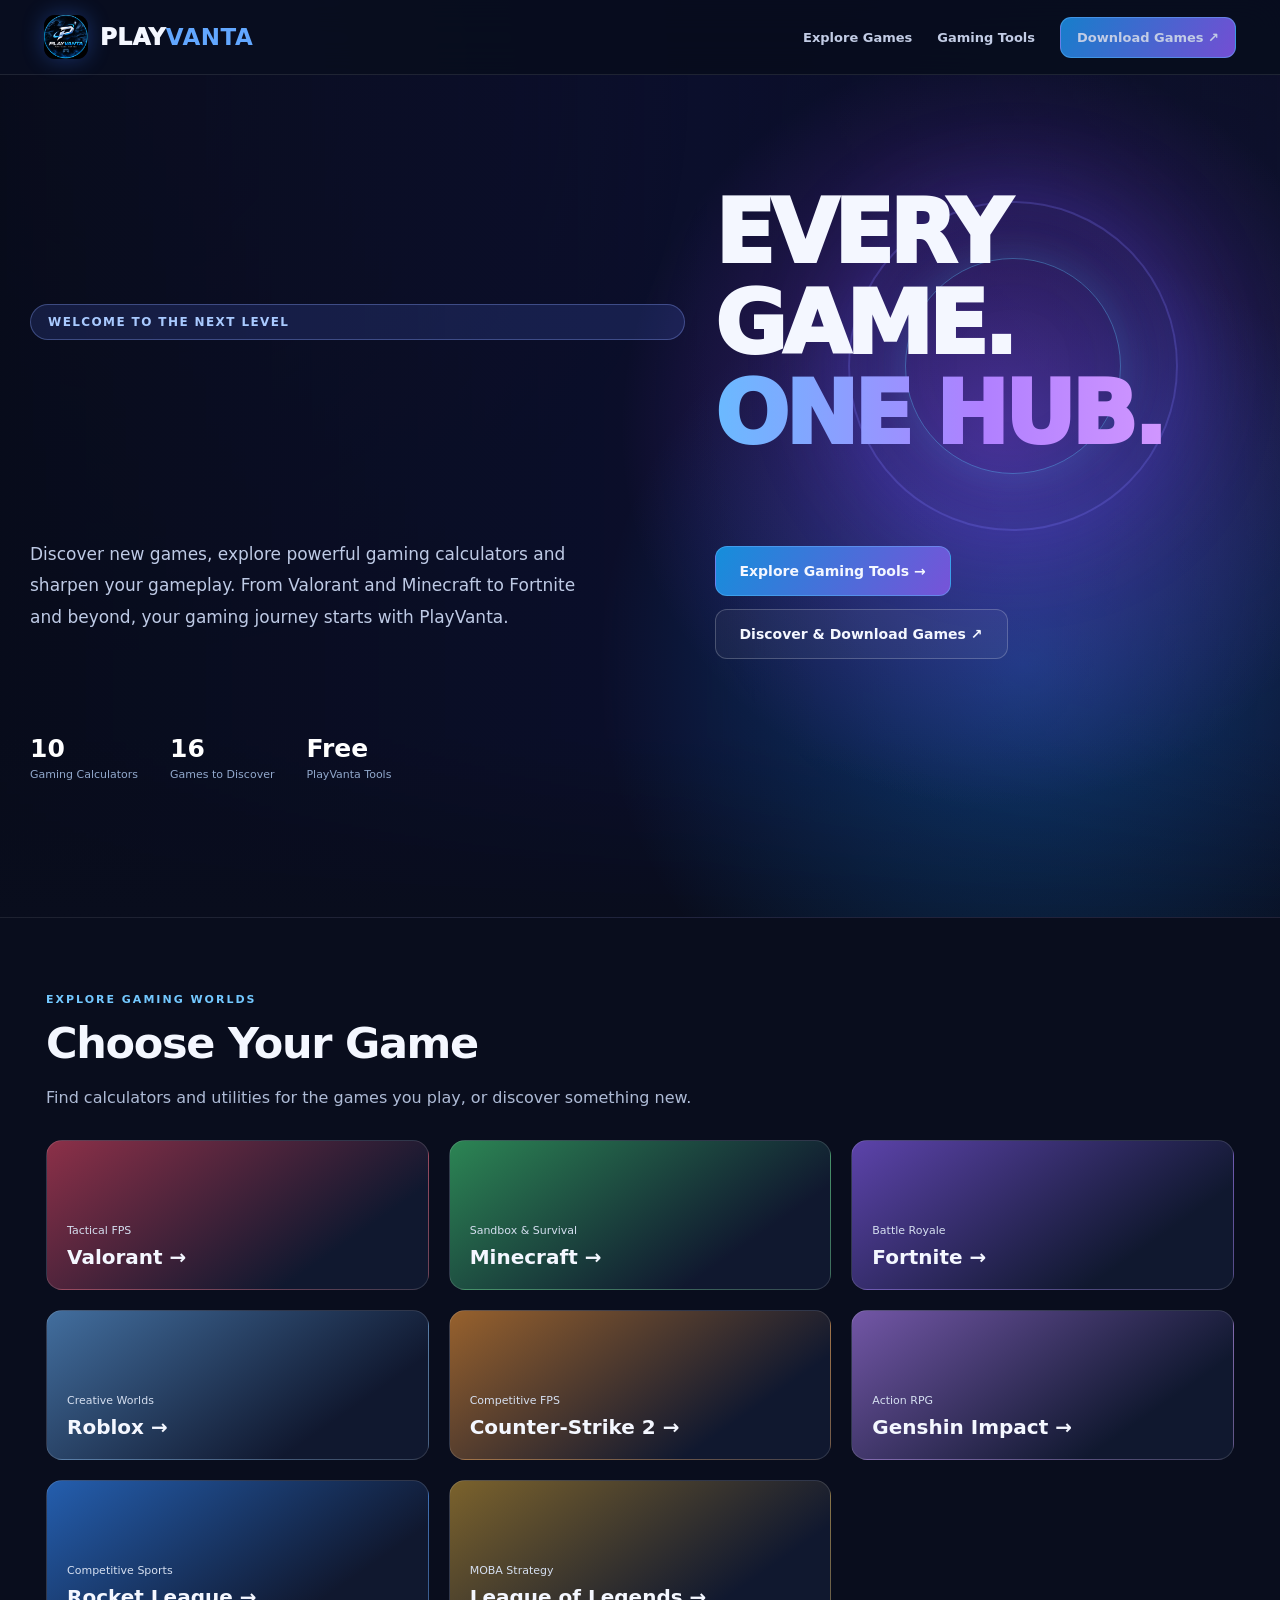
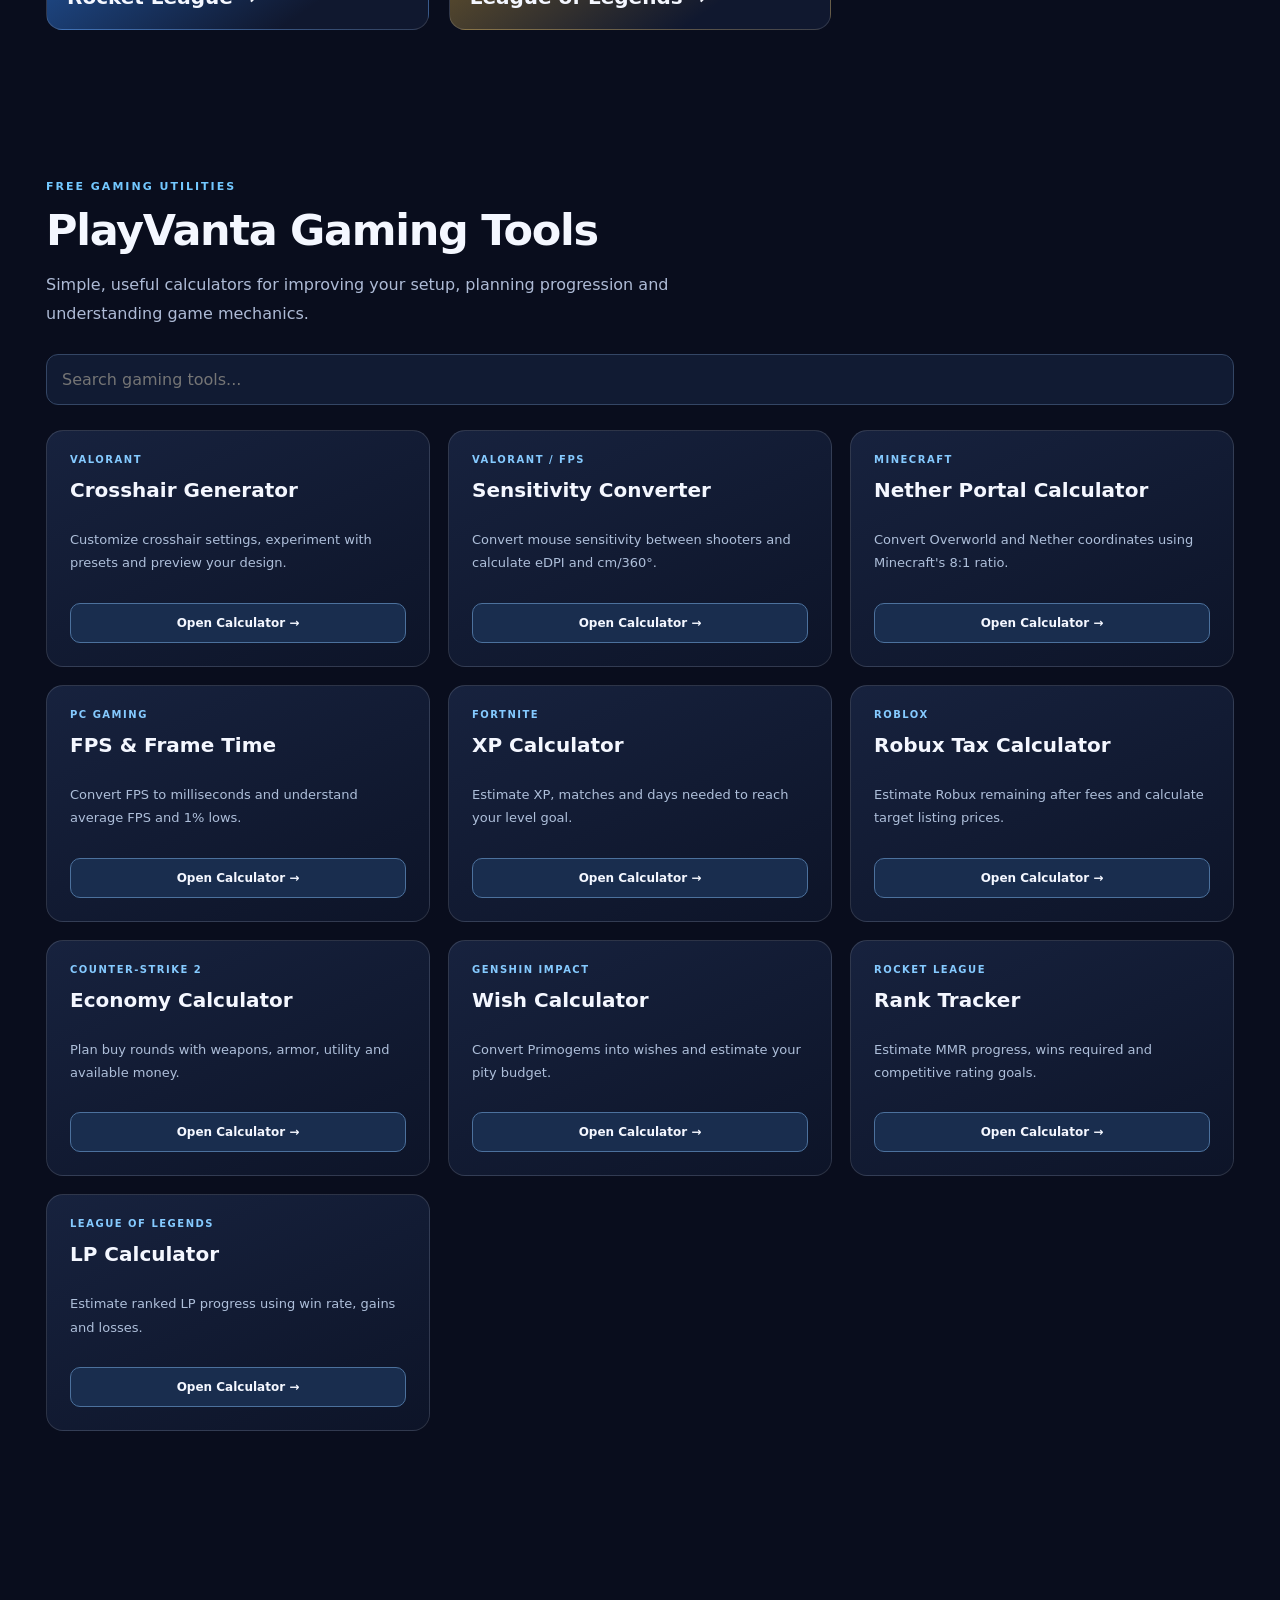
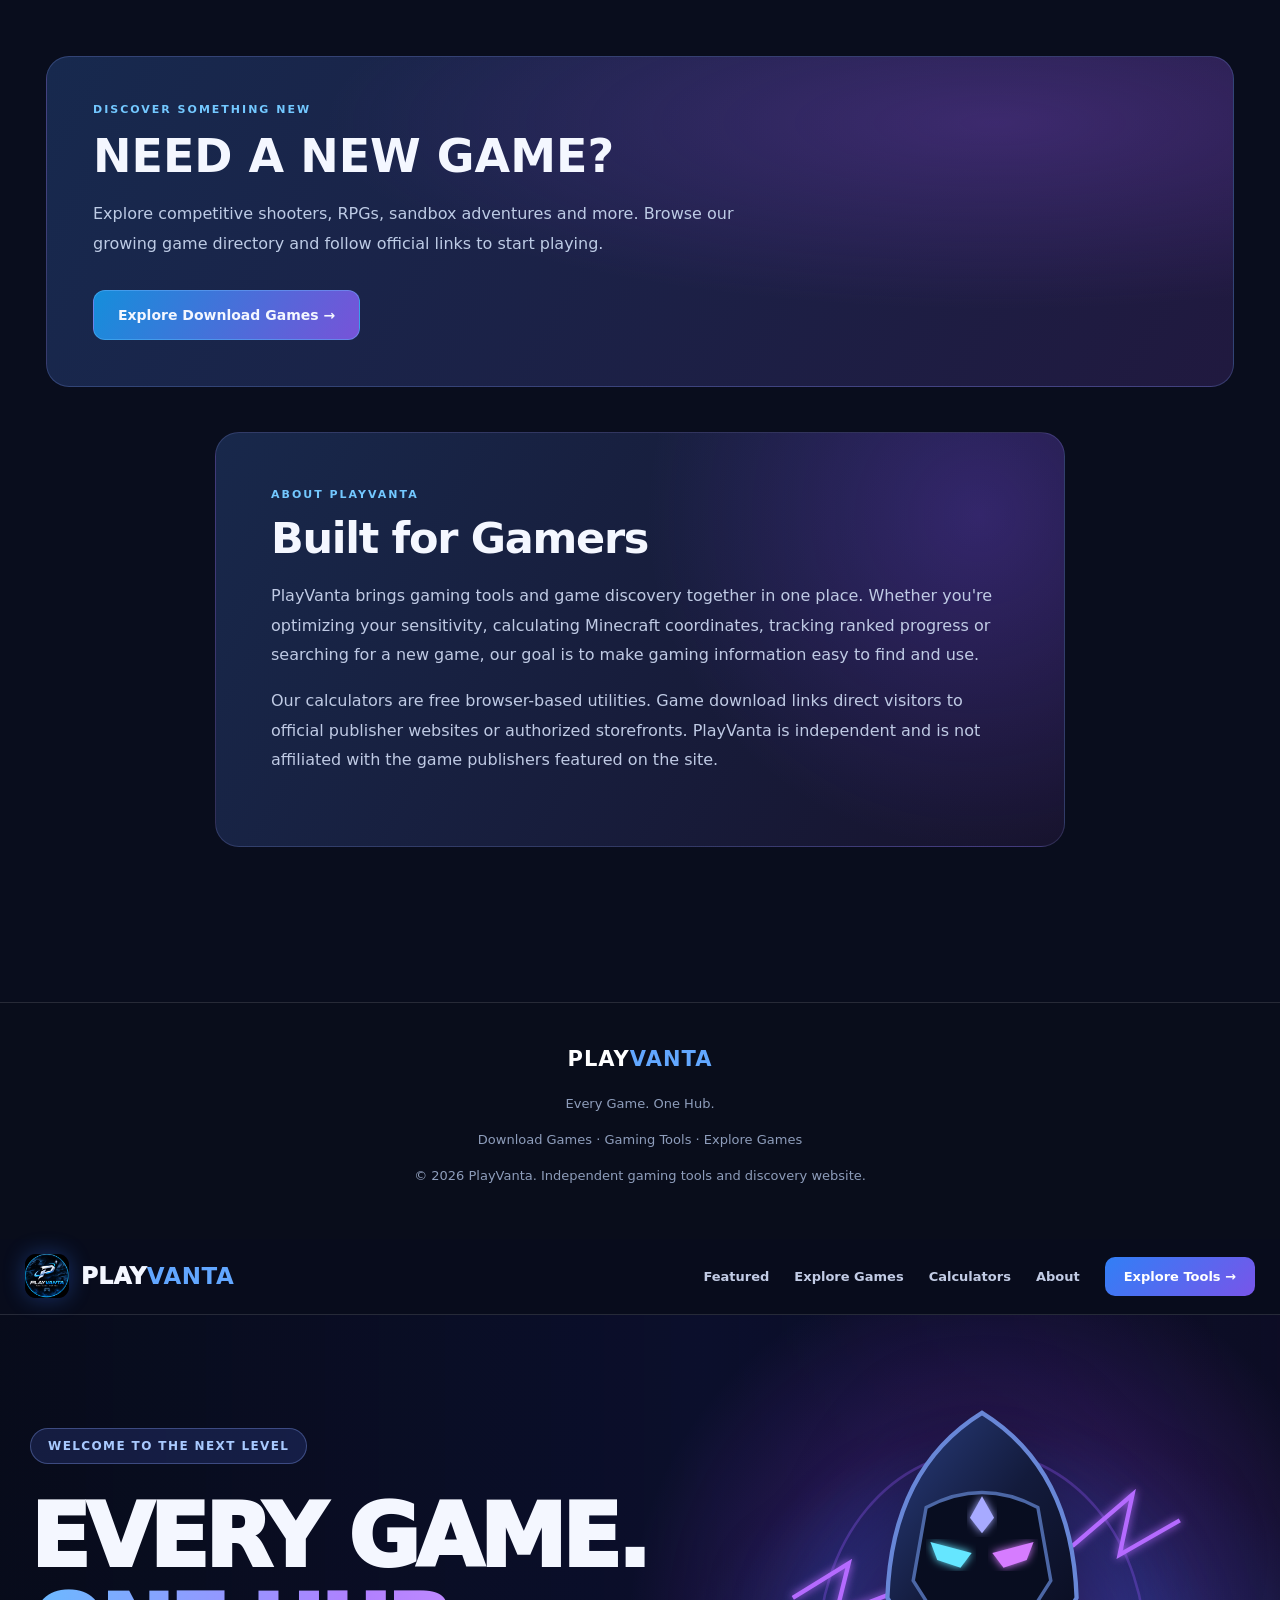
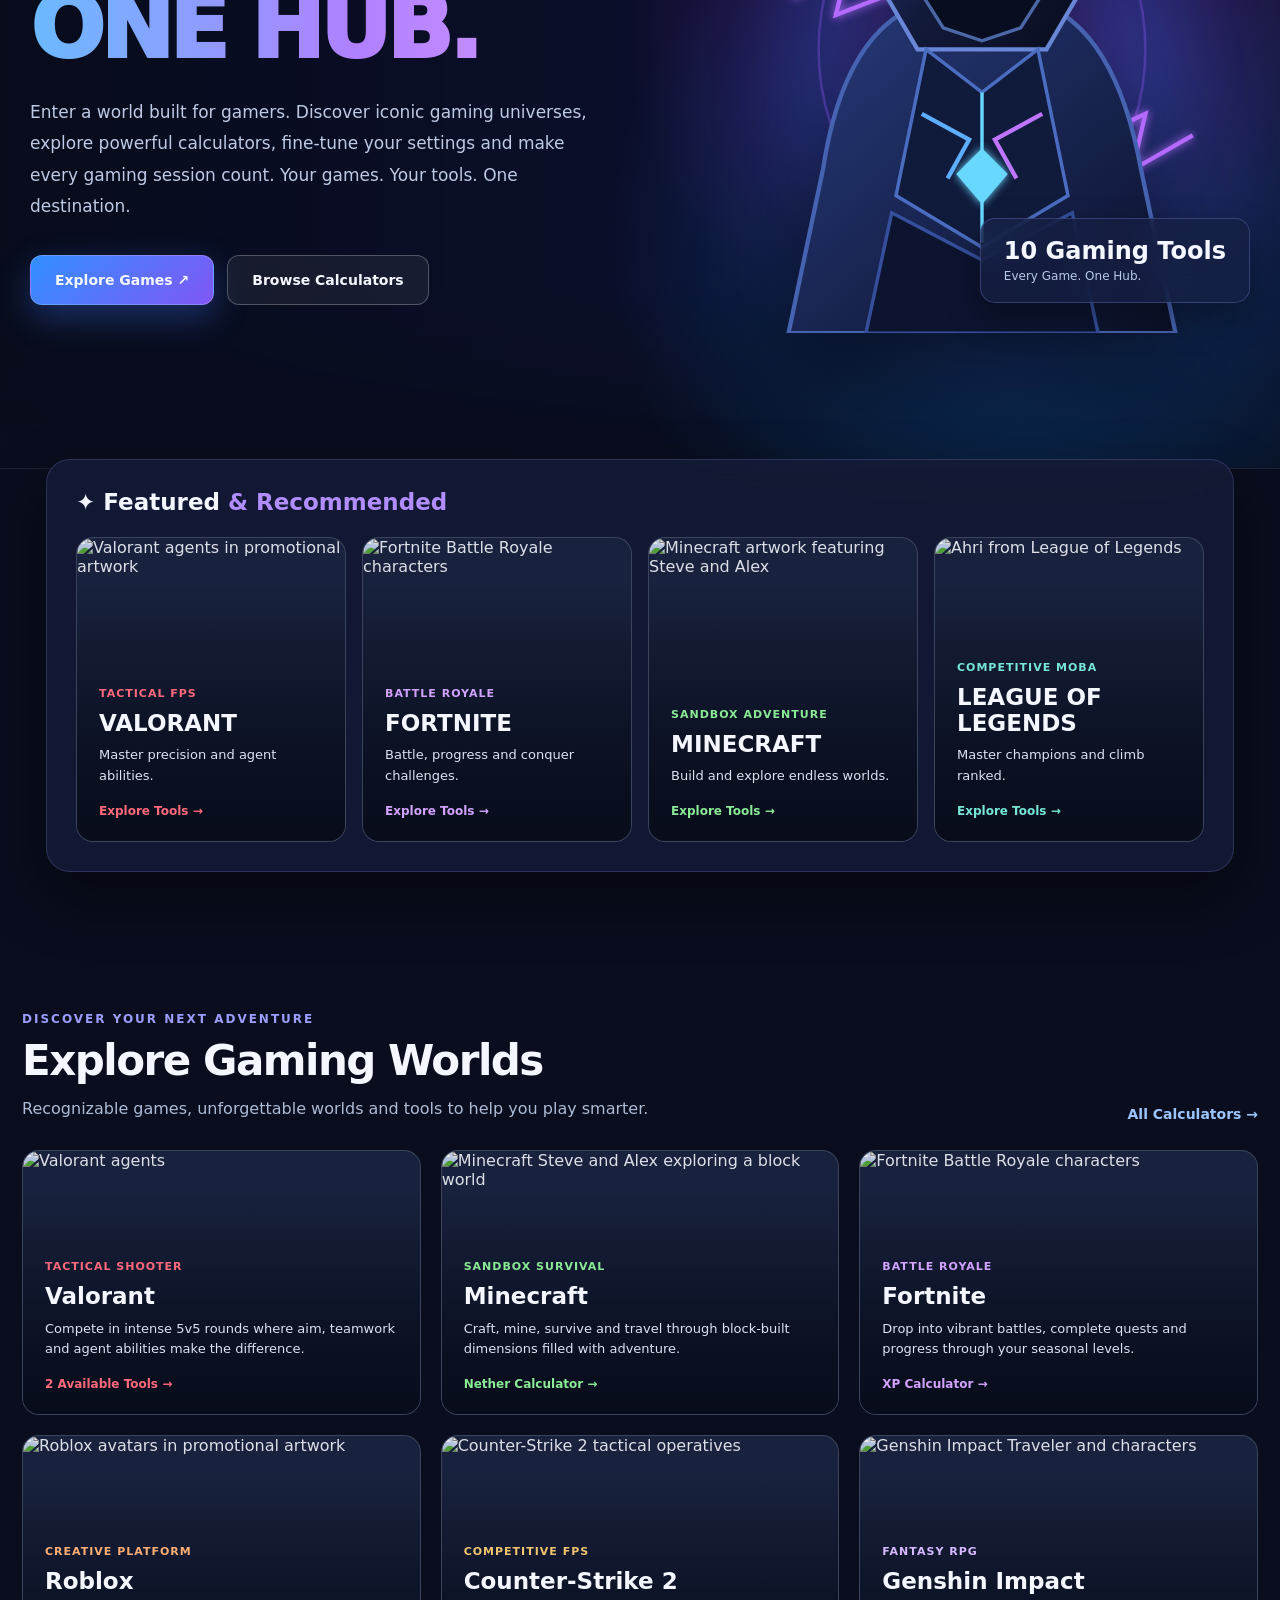
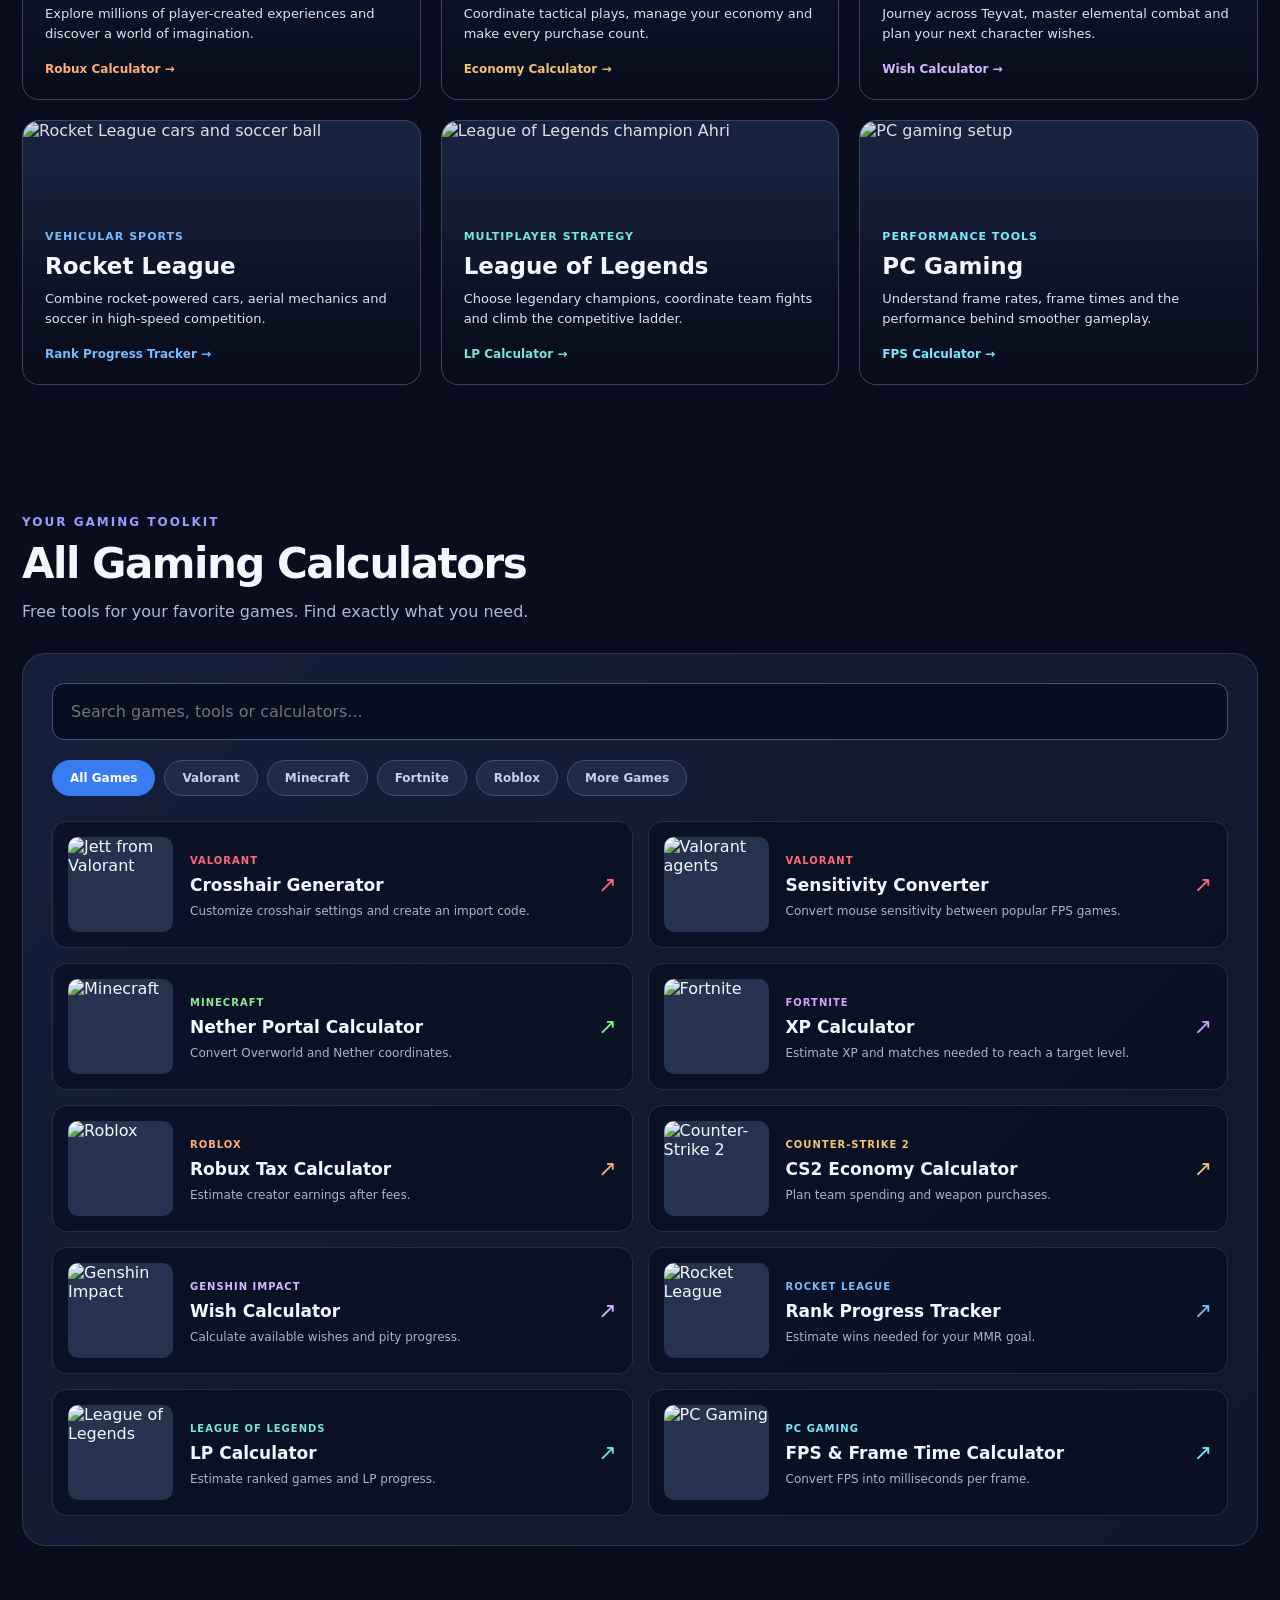
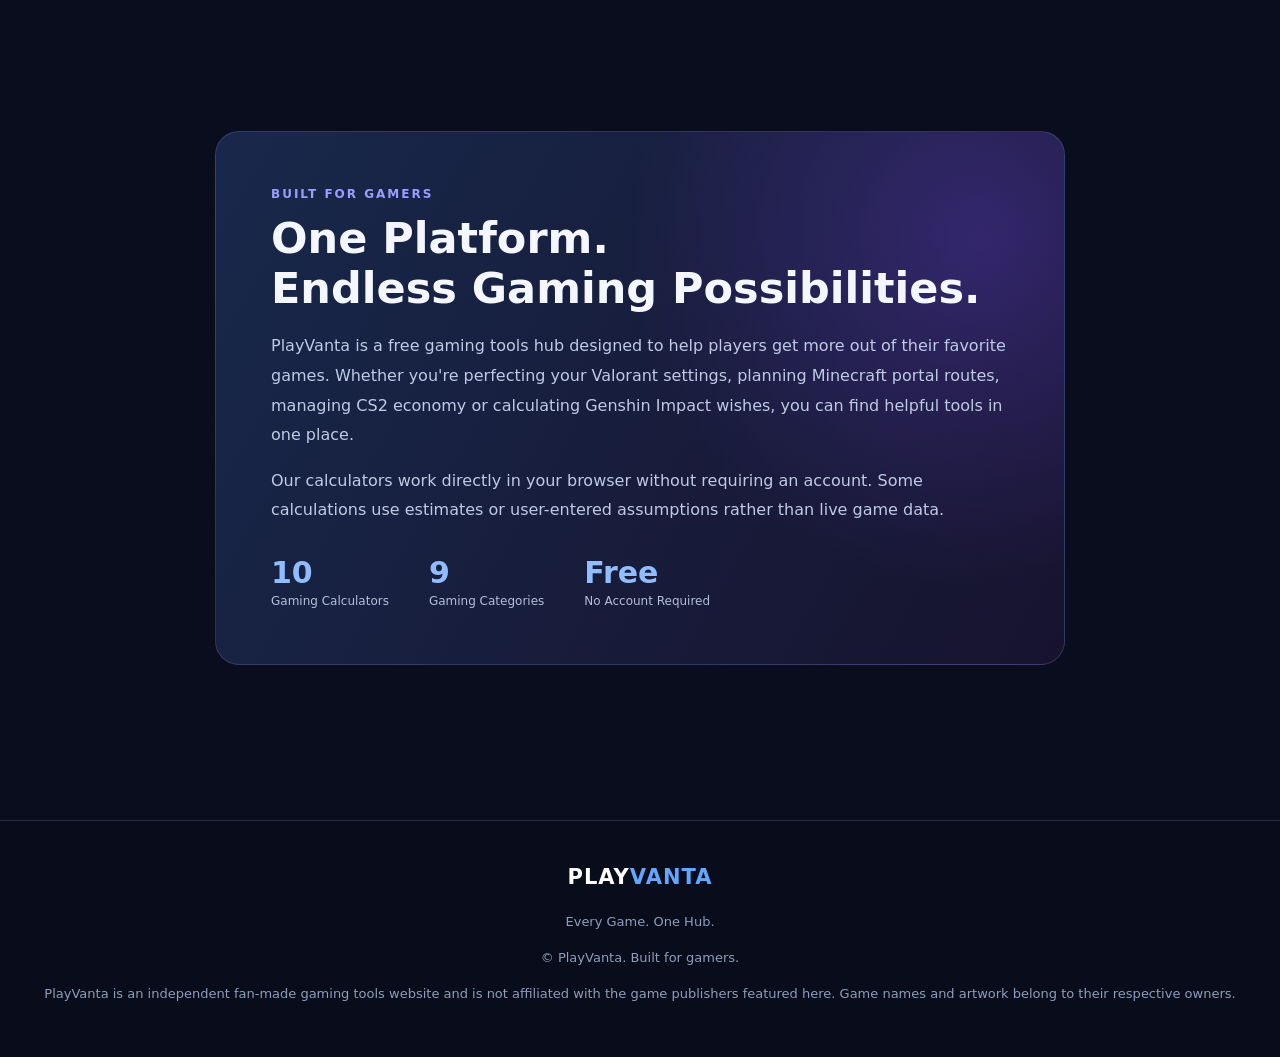
==== index.html @ dec32c59 "index.html" ====
<!DOCTYPE html>
<html lang="en">
<head>
<meta charset="UTF-8">
<meta name="viewport" content="width=device-width,initial-scale=1">
<title>PlayVanta – Free Gaming Tools, Calculators & Game Downloads</title>
<meta name="description" content="PlayVanta is your gaming hub for free calculators, Valorant tools, Minecraft utilities, FPS calculators and discovering games through official download websites.">
<meta name="robots" content="index,follow">
<meta name="theme-color" content="#070b1b">
<link rel="canonical" href="https://playvanta.github.io/">
<link rel="icon" href="playvanta-logo.jpg">
<meta property="og:type" content="website">
<meta property="og:title" content="PlayVanta – Every Game. One Hub.">
<meta property="og:description" content="Explore gaming calculators, discover new games and visit official download sites.">
<meta property="og:url" content="https://playvanta.github.io/">
<style>
:root{
 --bg:#070b1b;--panel:#111a30;--text:#edf4ff;
 --muted:#a2b4d1;--blue:#4ebeff;--purple:#936cff
}
*{box-sizing:border-box}
html{scroll-behavior:smooth}
body{margin:0;background:var(--bg);color:var(--text);font-family:Inter,system-ui,-apple-system,Segoe UI,Arial,sans-serif}
a{text-decoration:none;color:inherit}
button,input,select{font:inherit}
.site-header{
 position:sticky;top:0;z-index:50;background:#080d1eee;
 border-bottom:1px solid #ffffff18;backdrop-filter:blur(18px)
}
.nav{
 max-width:1240px;margin:auto;padding:15px 24px;
 display:flex;align-items:center;justify-content:space-between;gap:20px
}
.brand{display:flex;align-items:center;gap:10px;font-size:20px;font-weight:950;letter-spacing:1px}
.brand img{width:39px;height:39px;object-fit:cover;border-radius:10px}
.brand b{color:var(--blue)}
.nav-links{display:flex;align-items:center;gap:23px;font-size:13px;font-weight:750}
.nav-links a:hover{color:var(--blue)}
.nav-cta{
 background:linear-gradient(120deg,#177ecb,#744ed3);
 padding:12px 16px;border-radius:11px;border:1px solid #62baff70
}
.nav-links .nav-cta:hover{color:white;filter:brightness(1.15)}
.hero{
 position:relative;isolation:isolate;overflow:hidden;
 min-height:580px;display:flex;align-items:center;
 border-bottom:1px solid #ffffff17
}
.hero::before{
 content:"";position:absolute;inset:0;z-index:-3;
 background:
 radial-gradient(ellipse at 76% 36%,#723bc459,transparent 44%),
 radial-gradient(ellipse at 15% 76%,#1477d34d,transparent 45%),
 linear-gradient(135deg,#080b1b,#101a38 65%,#0b1025)
}
.hero::after{
 content:"";position:absolute;inset:-60%;z-index:-2;
 background:repeating-linear-gradient(110deg,transparent 0 95px,#5bafff09 96px 98px,transparent 99px 180px);
 animation:drift 25s linear infinite
}
@keyframes drift{to{transform:translate(160px,100px)}}
.hero-orbit{
 position:absolute;right:8%;top:15%;width:330px;height:330px;
 border:2px solid #7671ff50;border-radius:50%;z-index:-1;
 box-shadow:0 0 100px #5147e750,inset 0 0 100px #4b52e42b;
 animation:float 7s ease-in-out infinite
}
.hero-orbit::before{
 content:"";position:absolute;inset:55px;border:1px solid #5cc9ff60;
 border-radius:50%;box-shadow:0 0 40px #4bc5ff30
}
@keyframes float{50%{transform:translateY(-25px) rotate(10deg)}}
.hero-inner{width:100%;max-width:1240px;margin:auto;padding:100px 24px}
.eyebrow{
 color:#83ceff;font-size:12px;letter-spacing:2.5px;
 text-transform:uppercase;font-weight:900
}
.hero h1{
 font-size:clamp(45px,7vw,83px);letter-spacing:-3px;
 line-height:1.05;max-width:860px;margin:19px 0
}
.gradient{
 background:linear-gradient(90deg,#59c6ff,#b28cff);
 -webkit-background-clip:text;background-clip:text;color:transparent
}
.hero p{max-width:660px;color:#b4c5e2;font-size:17px;line-height:1.9}
.hero-actions{display:flex;flex-wrap:wrap;gap:13px;margin-top:30px}
.btn{
 display:inline-flex;align-items:center;justify-content:center;
 padding:15px 23px;border-radius:12px;border:1px solid #ffffff35;
 font-size:13px;font-weight:850;transition:.2s
}
.btn.primary{background:linear-gradient(120deg,#158edb,#7753d8);border-color:#64baff70}
.btn.secondary{background:#ffffff0c}
.btn:hover{transform:translateY(-3px);filter:brightness(1.12)}
.hero-stats{display:flex;gap:32px;flex-wrap:wrap;margin-top:45px}
.hero-stats strong{display:block;font-size:25px;color:#fff}
.hero-stats span{font-size:11px;color:#91a8cc}
.container{max-width:1240px;margin:auto;padding:75px 24px}
.section-kicker{color:#73c8ff;font-size:11px;font-weight:900;letter-spacing:2px;text-transform:uppercase}
.section-title{font-size:clamp(28px,4vw,43px);letter-spacing:-1.3px;margin:12px 0}
.section-desc{color:var(--muted);line-height:1.8;max-width:730px}
.world-grid{display:grid;grid-template-columns:repeat(4,minmax(0,1fr));gap:16px;margin-top:28px}
.world-card{
 min-height:150px;padding:20px;border:1px solid #ffffff22;
 border-radius:16px;display:flex;flex-direction:column;justify-content:flex-end;
 background:linear-gradient(145deg,var(--world),#10182f 75%);
 transition:.25s
}
.world-card:hover{transform:translateY(-5px);border-color:#7abaff70}
.world-card span{font-size:11px;color:#d5dff0}
.world-card strong{font-size:20px;margin-top:8px}
.tool-controls{display:flex;gap:12px;margin:25px 0}
.tool-controls input{
 width:100%;background:#111b33;border:1px solid #344665;
 border-radius:12px;padding:15px;color:white;outline:none
}
.tool-controls input:focus{border-color:#5ebeff}
.tool-grid{display:grid;grid-template-columns:repeat(3,minmax(0,1fr));gap:18px}
.tool-card{
 display:flex;flex-direction:column;padding:23px;border:1px solid #ffffff20;
 background:linear-gradient(155deg,#17223e,#0d1428);
 border-radius:17px;transition:.25s
}
.tool-card:hover{transform:translateY(-5px);border-color:#5abaff70;box-shadow:0 15px 35px #0005}
.tool-card .tag{color:#85caff;font-size:10px;letter-spacing:1.5px;text-transform:uppercase;font-weight:900}
.tool-card h3{font-size:20px;margin:13px 0}
.tool-card p{font-size:13px;line-height:1.8;color:#aebfda;flex:1}
.tool-card a{
 display:block;text-align:center;background:#192d4e;
 border:1px solid #4c719d;padding:12px;border-radius:10px;
 font-size:12px;font-weight:850;margin-top:15px
}
.tool-card a:hover{background:#245181}
.discovery{
 margin-top:75px;border:1px solid #6378c15b;
 border-radius:23px;overflow:hidden;
 background:
 radial-gradient(ellipse at 80% 20%,#7b42c355,transparent 50%),
 linear-gradient(120deg,#17294e,#20193f);
 padding:46px
}
.discovery h2{font-size:clamp(30px,4vw,46px);margin:13px 0}
.discovery p{max-width:650px;line-height:1.85;color:#bdcbe5}
.discovery .btn{margin-top:16px}
.about{margin-top:75px;max-width:850px}
.about p{color:#b4c5df;line-height:1.9}
footer{
 border-top:1px solid #ffffff20;text-align:center;padding:45px 24px;
 color:#96a9c9;font-size:12px;line-height:1.8
}
footer strong{color:white;font-size:22px}
footer strong span{color:#5ebfff}
@media(max-width:1000px){
 .world-grid{grid-template-columns:repeat(2,1fr)}
 .tool-grid{grid-template-columns:repeat(2,1fr)}
}
@media(max-width:600px){
 .nav{padding:12px 16px;flex-wrap:wrap}
 .brand{font-size:17px}
 .nav-links{gap:12px;flex-wrap:wrap;font-size:11px}
 .nav-cta{padding:9px 11px}
 .hero{min-height:510px}
 .hero-inner{padding:70px 20px}
 .hero h1{letter-spacing:-1.5px}
 .hero-orbit{right:-150px;opacity:.5}
 .container{padding:50px 16px}
 .world-grid,.tool-grid{grid-template-columns:1fr}
 .discovery{padding:28px}
}
@media(prefers-reduced-motion:reduce){
 *,*::before,*::after{animation:none!important;transition:none!important;scroll-behavior:auto!important}
}
</style>
<script type="application/ld+json">
{
 "@context":"https://schema.org",
 "@type":"WebSite",
 "name":"PlayVanta",
 "url":"https://playvanta.github.io/",
 "description":"Gaming calculators, tools and game discovery."
}
</script>
</head>
<body>

<header class="site-header">
<nav class="nav" aria-label="Main navigation">
<a class="brand" href="index.html">
<img src="playvanta-logo.jpg" alt="PlayVanta logo">
<span>PLAY<b>VANTA</b></span>
</a>
<div class="nav-links">
<a href="#worlds">Explore Games</a>
<a href="#tools">Gaming Tools</a>
<a class="nav-cta" href="download-games.html">Download Games ↗</a>
</div>
</nav>
</header>

<section class="hero">
<div class="hero-orbit"></div>
<div class="hero-inner">
<div class="eyebrow">Welcome to the Next Level</div>
<h1>EVERY GAME.<br><span class="gradient">ONE HUB.</span></h1>
<p>Discover new games, explore powerful gaming calculators and sharpen your gameplay. From Valorant and Minecraft to Fortnite and beyond, your gaming journey starts with PlayVanta.</p>
<div class="hero-actions">
<a class="btn primary" href="#tools">Explore Gaming Tools →</a>
<a class="btn secondary" href="download-games.html">Discover & Download Games ↗</a>
</div>
<div class="hero-stats">
<div><strong>10</strong><span>Gaming Calculators</span></div>
<div><strong>16</strong><span>Games to Discover</span></div>
<div><strong>Free</strong><span>PlayVanta Tools</span></div>
</div>
</div>
</section>

<main>
<section class="container" id="worlds">
<div class="section-kicker">Explore Gaming Worlds</div>
<h2 class="section-title">Choose Your Game</h2>
<p class="section-desc">Find calculators and utilities for the games you play, or discover something new.</p>
<div class="world-grid">
<a class="world-card" style="--world:#8c3048" href="valorant-crosshair-generator.html"><span>Tactical FPS</span><strong>Valorant →</strong></a>
<a class="world-card" style="--world:#2c8554" href="minecraft-nether-calculator.html"><span>Sandbox & Survival</span><strong>Minecraft →</strong></a>
<a class="world-card" style="--world:#5c43aa" href="fortnite-xp-calculator.html"><span>Battle Royale</span><strong>Fortnite →</strong></a>
<a class="world-card" style="--world:#426e9e" href="roblox-robux-tax-calculator.html"><span>Creative Worlds</span><strong>Roblox →</strong></a>
<a class="world-card" style="--world:#97612d" href="cs2-economy-calculator.html"><span>Competitive FPS</span><strong>Counter-Strike 2 →</strong></a>
<a class="world-card" style="--world:#7256a6" href="genshin-wish-calculator.html"><span>Action RPG</span><strong>Genshin Impact →</strong></a>
<a class="world-card" style="--world:#245eae" href="rocket-league-rank-tracker.html"><span>Competitive Sports</span><strong>Rocket League →</strong></a>
<a class="world-card" style="--world:#7b622c" href="lol-lp-calculator.html"><span>MOBA Strategy</span><strong>League of Legends →</strong></a>
</div>
</section>

<section class="container" id="tools">
<div class="section-kicker">Free Gaming Utilities</div>
<h2 class="section-title">PlayVanta Gaming Tools</h2>
<p class="section-desc">Simple, useful calculators for improving your setup, planning progression and understanding game mechanics.</p>
<div class="tool-controls">
<input id="toolSearch" type="search" placeholder="Search gaming tools..." aria-label="Search gaming tools">
</div>
<div class="tool-grid" id="toolGrid">

<article class="tool-card" data-search="valorant crosshair generator aim">
<div class="tag">Valorant</div><h3>Crosshair Generator</h3>
<p>Customize crosshair settings, experiment with presets and preview your design.</p>
<a href="valorant-crosshair-generator.html">Open Calculator →</a>
</article>

<article class="tool-card" data-search="valorant sensitivity converter cs2 apex overwatch dpi">
<div class="tag">Valorant / FPS</div><h3>Sensitivity Converter</h3>
<p>Convert mouse sensitivity between shooters and calculate eDPI and cm/360°.</p>
<a href="valorant-sensitivity-converter.html">Open Calculator →</a>
</article>

<article class="tool-card" data-search="minecraft nether portal coordinate converter">
<div class="tag">Minecraft</div><h3>Nether Portal Calculator</h3>
<p>Convert Overworld and Nether coordinates using Minecraft's 8:1 ratio.</p>
<a href="minecraft-nether-calculator.html">Open Calculator →</a>
</article>

<article class="tool-card" data-search="fps frame time calculator performance milliseconds">
<div class="tag">PC Gaming</div><h3>FPS & Frame Time</h3>
<p>Convert FPS to milliseconds and understand average FPS and 1% lows.</p>
<a href="fps-frame-time-calculator.html">Open Calculator →</a>
</article>

<article class="tool-card" data-search="fortnite xp calculator levels battle pass">
<div class="tag">Fortnite</div><h3>XP Calculator</h3>
<p>Estimate XP, matches and days needed to reach your level goal.</p>
<a href="fortnite-xp-calculator.html">Open Calculator →</a>
</article>

<article class="tool-card" data-search="roblox robux tax fee calculator">
<div class="tag">Roblox</div><h3>Robux Tax Calculator</h3>
<p>Estimate Robux remaining after fees and calculate target listing prices.</p>
<a href="roblox-robux-tax-calculator.html">Open Calculator →</a>
</article>

<article class="tool-card" data-search="cs2 counter strike economy buy weapons">
<div class="tag">Counter-Strike 2</div><h3>Economy Calculator</h3>
<p>Plan buy rounds with weapons, armor, utility and available money.</p>
<a href="cs2-economy-calculator.html">Open Calculator →</a>
</article>

<article class="tool-card" data-search="genshin impact wish primogems pity">
<div class="tag">Genshin Impact</div><h3>Wish Calculator</h3>
<p>Convert Primogems into wishes and estimate your pity budget.</p>
<a href="genshin-wish-calculator.html">Open Calculator →</a>
</article>

<article class="tool-card" data-search="rocket league rank tracker mmr">
<div class="tag">Rocket League</div><h3>Rank Tracker</h3>
<p>Estimate MMR progress, wins required and competitive rating goals.</p>
<a href="rocket-league-rank-tracker.html">Open Calculator →</a>
</article>

<article class="tool-card" data-search="lol league legends lp ranked calculator">
<div class="tag">League of Legends</div><h3>LP Calculator</h3>
<p>Estimate ranked LP progress using win rate, gains and losses.</p>
<a href="lol-lp-calculator.html">Open Calculator →</a>
</article>

</div>
<p id="toolEmpty" style="display:none;color:#aabbd8;margin-top:20px">No matching tools found.</p>
</section>

<section class="container">
<div class="discovery">
<div class="section-kicker">Discover Something New</div>
<h2>NEED A NEW GAME?</h2>
<p>Explore competitive shooters, RPGs, sandbox adventures and more. Browse our growing game directory and follow official links to start playing.</p>
<a class="btn primary" href="download-games.html">Explore Download Games →</a>
</div>

<div class="about">
<div class="section-kicker">About PlayVanta</div>
<h2 class="section-title">Built for Gamers</h2>
<p>PlayVanta brings gaming tools and game discovery together in one place. Whether you're optimizing your sensitivity, calculating Minecraft coordinates, tracking ranked progress or searching for a new game, our goal is to make gaming information easy to find and use.</p>
<p>Our calculators are free browser-based utilities. Game download links direct visitors to official publisher websites or authorized storefronts. PlayVanta is independent and is not affiliated with the game publishers featured on the site.</p>
</div>
</section>
</main>

<footer>
<strong>PLAY<span>VANTA</span></strong>
<p>Every Game. One Hub.</p>
<p><a href="download-games.html">Download Games</a> · <a href="#tools">Gaming Tools</a> · <a href="#worlds">Explore Games</a></p>
<p>© <span id="year"></span> PlayVanta. Independent gaming tools and discovery website.</p>
</footer>

<script>
const search=document.getElementById("toolSearch");
const cards=[...document.querySelectorAll(".tool-card")];
search.addEventListener("input",()=>{
 const query=search.value.trim().toLowerCase();
 let visible=0;
 cards.forEach(card=>{
  const match=card.dataset.search.includes(query)||
   card.textContent.toLowerCase().includes(query);
  card.style.display=match?"":"none";
  if(match)visible++;
 });
 document.getElementById("toolEmpty").style.display=visible?"none":"block";
});
document.getElementById("year").textContent=new Date().getFullYear();
</script>
</body>
</html>

<!DOCTYPE html>
<html lang="en">
<head>
<meta charset="UTF-8">
<meta name="viewport" content="width=device-width, initial-scale=1">

<title>PlayVanta — Free Gaming Calculators & Tools</title>
<meta name="description" content="PlayVanta brings together free gaming calculators for Valorant, Fortnite, Minecraft, Roblox, CS2, Genshin Impact, Rocket League, League of Legends and more.">
<meta name="theme-color" content="#090d1d">
<link rel="canonical" href="https://playvanta.github.io/">
<link rel="icon" href="playvanta-logo.jpg">

<meta property="og:type" content="website">
<meta property="og:title" content="PlayVanta — Every Game. One Hub.">
<meta property="og:description" content="Explore your favorite games and discover free gaming calculators and tools.">
<meta property="og:url" content="https://playvanta.github.io/">

<style>
:root{
  --bg:#090d1d;
  --surface:#121a31;
  --text:#f4f7ff;
  --muted:#aebbd6;
  --blue:#62a7ff;
  --purple:#ac7bff;
  --border:rgba(255,255,255,.12);
}

*{box-sizing:border-box}

html{scroll-behavior:smooth}

body{
  margin:0;
  background:var(--bg);
  color:var(--text);
  font:16px system-ui,-apple-system,"Segoe UI",sans-serif;
  overflow-x:hidden;
}

a{color:inherit;text-decoration:none}
button,input{font:inherit}
button{cursor:pointer}
[hidden]{display:none!important}

body:before{
  content:"";
  position:fixed;
  inset:0;
  z-index:-1;
  pointer-events:none;
  background:
    radial-gradient(circle at 10% 10%,#39226355,transparent 40%),
    radial-gradient(circle at 90% 45%,#124e8c33,transparent 40%);
}

.container{
  width:min(1280px,calc(100% - 44px));
  margin:auto;
}

/* NAVIGATION */

.navbar{
  position:sticky;
  top:0;
  z-index:100;
  background:#090d1de8;
  backdrop-filter:blur(20px);
  border-bottom:1px solid var(--border);
}

.nav-inner{
  max-width:1320px;
  min-height:75px;
  margin:auto;
  padding:12px 25px;
  display:flex;
  align-items:center;
  justify-content:space-between;
  gap:20px;
}

.brand{
  display:flex;
  align-items:center;
  gap:12px;
  font-size:23px;
  font-weight:950;
  letter-spacing:.5px;
}

.brand img{
  width:44px;
  height:44px;
  object-fit:cover;
  border-radius:11px;
  box-shadow:0 0 22px #357bff55;
}

.brand b{color:var(--blue)}

.nav-links{
  display:flex;
  align-items:center;
  gap:25px;
  font-size:13px;
  font-weight:750;
  color:#c2cce5;
}

.nav-links a:hover{color:white}

.nav-button{
  background:linear-gradient(135deg,#317ff6,#7855e9);
  color:white!important;
  border-radius:10px;
  padding:12px 19px;
}

/* HERO */

.hero{
  position:relative;
  min-height:650px;
  overflow:hidden;
  isolation:isolate;
  background:
    linear-gradient(90deg,#080c1bf5,#0c1031c0 55%,#150d3555),
    url("https://images.unsplash.com/photo-1535223289827-42f1e9919769?auto=format&fit=crop&w=1800&q=85")
    center/cover;
}

.hero:before{
  content:"";
  position:absolute;
  inset:0;
  z-index:-1;
  background:
    radial-gradient(circle at 78% 42%,#9e42ff66,transparent 34%),
    radial-gradient(circle at 80% 70%,#118dff55,transparent 36%);
}

.hero:after{
  content:"";
  position:absolute;
  inset:auto 0 0;
  height:180px;
  background:linear-gradient(transparent,var(--bg));
  pointer-events:none;
}

.hero-inner{
  max-width:1320px;
  min-height:650px;
  margin:auto;
  padding:85px 30px 135px;
  display:grid;
  grid-template-columns:1.1fr .9fr;
  align-items:center;
  gap:30px;
}

.hero-copy{position:relative;z-index:3}

.eyebrow{
  display:inline-block;
  padding:10px 17px;
  border-radius:30px;
  background:#4c65d633;
  border:1px solid #8ca7ff55;
  color:#a9caff;
  font-size:12px;
  font-weight:850;
  letter-spacing:1.4px;
  text-transform:uppercase;
}

.hero h1{
  font-size:clamp(48px,6.8vw,91px);
  font-weight:950;
  letter-spacing:-4px;
  line-height:1.04;
  margin:28px 0 24px;
}

.hero h1 span{
  display:block;
  background:linear-gradient(90deg,#6abaff,#b080ff,#e0a1ff);
  color:transparent;
  background-clip:text;
}

.hero p{
  color:#becae5;
  line-height:1.85;
  max-width:580px;
  font-size:17px;
}

.hero-actions{
  display:flex;
  flex-wrap:wrap;
  gap:13px;
  margin-top:32px;
}

.btn{
  display:inline-flex;
  justify-content:center;
  align-items:center;
  padding:16px 24px;
  border-radius:12px;
  font-weight:850;
  font-size:14px;
  transition:transform .25s;
}

.btn:hover{transform:translateY(-4px)}

.btn-primary{
  background:linear-gradient(135deg,#328fff,#8057f6);
  box-shadow:0 12px 35px #427aff55;
}

.btn-outline{
  background:#ffffff10;
  border:1px solid #ffffff40;
  backdrop-filter:blur(12px);
}

/* CINEMATIC ORIGINAL CHARACTER */

.hero-art{
  position:relative;
  display:grid;
  place-items:center;
  min-height:470px;
}

.hero-art:before{
  content:"";
  position:absolute;
  width:440px;
  height:440px;
  max-width:100%;
  border-radius:50%;
  background:radial-gradient(circle,#9c46ff77,#286fff33 50%,transparent 75%);
  filter:blur(25px);
}

.character{
  position:relative;
  width:min(100%,430px);
  filter:drop-shadow(0 30px 50px #000a);
  animation:float 6s ease-in-out infinite;
}

@keyframes float{
  0%,100%{transform:translateY(0)}
  50%{transform:translateY(-15px)}
}

.hero-stat{
  position:absolute;
  bottom:30px;
  right:0;
  background:#172043bc;
  backdrop-filter:blur(15px);
  border:1px solid #929aff44;
  padding:18px 23px;
  border-radius:15px;
  box-shadow:0 15px 35px #0005;
}

.hero-stat strong{
  display:block;
  font-size:24px;
}

.hero-stat span{
  color:#b8c8e9;
  font-size:12px;
}

/* SECTION TITLES */

.section{padding:65px 0}

.section-heading{
  margin-bottom:28px;
  display:flex;
  align-items:end;
  justify-content:space-between;
  gap:15px;
}

.kicker{
  color:#9c9dff;
  font-size:12px;
  letter-spacing:2px;
  text-transform:uppercase;
  font-weight:900;
}

.section-heading h2{
  font-size:clamp(29px,4vw,42px);
  letter-spacing:-1.5px;
  margin:10px 0;
}

.section-heading p{
  color:var(--muted);
  margin:0;
  line-height:1.7;
}

.section-link{
  color:#9cc5ff;
  font-size:14px;
  font-weight:800;
}

/* SHARED GAME ARTWORK */

.game-card{
  --accent:#78b8ff;
  position:relative;
  display:block;
  isolation:isolate;
  overflow:hidden;
  border:1px solid #ffffff25;
  background:#1a2441;
  border-radius:17px;
  transition:transform .3s,border-color .3s;
}

.game-card:hover{
  transform:translateY(-6px);
  border-color:var(--accent);
}

.game-card img{
  position:absolute;
  inset:0;
  z-index:-2;
  width:100%;
  height:100%;
  object-fit:cover;
  transition:transform .5s;
}

.game-card:hover img{transform:scale(1.07)}

.game-card:after{
  content:"";
  position:absolute;
  inset:0;
  z-index:-1;
  background:linear-gradient(
    0deg,
    #070b19f5 0%,
    #080c1bbb 35%,
    #080c1b1a 85%
  );
}

.game-card-content{
  position:absolute;
  inset:auto 0 0;
  padding:22px;
}

.game-tag{
  color:var(--accent);
  font-size:11px;
  font-weight:900;
  letter-spacing:1px;
  text-transform:uppercase;
}

.game-card h3{
  margin:9px 0;
  font-size:23px;
  line-height:1.15;
}

.game-card p{
  margin:0 0 13px;
  color:#dce3f3;
  font-size:13px;
  line-height:1.6;
}

.game-action{
  color:var(--accent);
  font-size:12px;
  font-weight:850;
}

/* FEATURED */

.featured{
  position:relative;
  z-index:5;
  margin-top:-85px;
}

.featured-panel{
  padding:29px;
  background:#151c38d9;
  backdrop-filter:blur(20px);
  border:1px solid #a1a5ff30;
  border-radius:24px;
  box-shadow:0 25px 60px #0006;
}

.featured-panel h2{
  font-size:23px;
  margin:0 0 22px;
}

.featured-panel h2 span{color:#b18dff}

.featured-grid{
  display:grid;
  grid-template-columns:repeat(4,1fr);
  gap:16px;
}

.featured-grid .game-card{height:305px}

/* GAME WORLDS */

.world-grid{
  display:grid;
  grid-template-columns:repeat(3,1fr);
  gap:20px;
}

.world-grid .game-card{height:265px}

/* TOOL DIRECTORY */

.tools-panel{
  padding:29px;
  border-radius:24px;
  background:linear-gradient(135deg,#17213ddf,#11182c);
  border:1px solid var(--border);
}

.search{
  width:100%;
  padding:18px;
  border-radius:12px;
  border:1px solid #455577;
  background:#080e21;
  color:white;
  outline:none;
  margin-bottom:20px;
}

.search:focus{border-color:#6ba8ff}

.filters{
  display:flex;
  flex-wrap:wrap;
  gap:9px;
  margin-bottom:25px;
}

.filter{
  background:#202b48;
  border:1px solid #435070;
  border-radius:30px;
  color:#c7d1e7;
  padding:10px 17px;
  font-size:12px;
  font-weight:800;
}

.filter:hover,.filter.active{
  background:#397cf0;
  border-color:#397cf0;
  color:white;
}

.tools-grid{
  display:grid;
  grid-template-columns:repeat(2,1fr);
  gap:15px;
}

.tool{
  --accent:#69aaff;
  display:flex;
  align-items:center;
  gap:17px;
  min-height:125px;
  padding:15px;
  border-radius:15px;
  border:1px solid #ffffff1e;
  background:#090f22b9;
  transition:transform .2s,border-color .2s;
}

.tool:hover{
  transform:translateY(-3px);
  border-color:var(--accent);
}

.tool img{
  width:105px;
  height:95px;
  flex-shrink:0;
  object-fit:cover;
  border-radius:10px;
  background:#26334f;
}

.tool-info{flex:1;min-width:0}

.tool-info small{
  color:var(--accent);
  font-size:10px;
  letter-spacing:1px;
  text-transform:uppercase;
  font-weight:900;
}

.tool-info h3{
  font-size:17px;
  margin:7px 0;
}

.tool-info p{
  margin:0;
  color:#a6b4d1;
  font-size:12px;
  line-height:1.6;
}

.tool-arrow{
  color:var(--accent);
  font-size:22px;
}

.empty{
  text-align:center;
  color:var(--muted);
  padding:25px;
}

/* ABOUT */

.about{
  margin:45px auto 80px;
  padding:55px;
  border-radius:24px;
  border:1px solid #a0a7ff30;
  background:
    radial-gradient(circle at 90% 20%,#814cff44,transparent 40%),
    linear-gradient(120deg,#18284b,#17132e);
}

.about h2{
  font-size:clamp(29px,4vw,43px);
  margin:12px 0 18px;
}

.about p{
  color:#bfcae4;
  line-height:1.85;
  max-width:760px;
}

.stats{
  display:flex;
  flex-wrap:wrap;
  gap:40px;
  margin-top:30px;
}

.stats strong{
  display:block;
  font-size:30px;
  color:#91bdff;
}

.stats span{
  font-size:12px;
  color:#b3bfd8;
}

/* FOOTER */

footer{
  border-top:1px solid var(--border);
  padding:38px 24px;
  background:#090d1b;
  text-align:center;
}

footer strong{
  font-size:21px;
  letter-spacing:1px;
}

footer strong span{color:var(--blue)}

footer p{
  color:#8e9dbb;
  font-size:13px;
}

/* MOBILE */

@media(max-width:1050px){
  .featured-grid{grid-template-columns:repeat(2,1fr)}
  .world-grid{grid-template-columns:repeat(2,1fr)}
}

@media(max-width:760px){
  .nav-inner{padding:12px 17px}
  .brand{font-size:18px}
  .brand img{width:37px;height:37px}
  .nav-links a:not(.nav-button){display:none}
  .nav-button{padding:10px 13px;font-size:12px}

  .hero{min-height:750px}
  .hero-inner{
    display:block;
    min-height:750px;
    padding:70px 22px 200px;
  }

  .hero h1{
    font-size:clamp(45px,11vw,65px);
    letter-spacing:-2.5px;
  }

  .hero p{font-size:14px}

  .hero-art{
    position:absolute;
    bottom:-20px;
    right:-70px;
    width:360px;
    min-height:390px;
    opacity:.65;
    z-index:-1;
  }

  .hero-stat{display:none}
  .featured{margin-top:-90px}
  .featured-panel,.tools-panel{padding:18px}
  .featured-grid .game-card{height:260px}
  .world-grid{grid-template-columns:1fr}
  .tools-grid{grid-template-columns:1fr}
  .section{padding:48px 0}
  .about{padding:30px}
}

@media(max-width:430px){
  .container{width:calc(100% - 28px)}
  .featured-grid{gap:10px}
  .featured-grid .game-card{height:235px}
  .game-card-content{padding:15px}
  .featured-grid h3{font-size:17px}
  .featured-grid p{font-size:11px}
  .tool img{width:75px;height:85px}
  .tool-info h3{font-size:15px}
  .tool-info p{font-size:11px}
  .btn{padding:14px 17px;font-size:12px}
}

@media(prefers-reduced-motion:reduce){
  *,*:before,*:after{
    animation:none!important;
    transition:none!important;
    scroll-behavior:auto!important;
  }
}
</style>
</head>

<body>

<!-- NAVIGATION -->

<header class="navbar">
<nav class="nav-inner" aria-label="Main navigation">

<a href="index.html" class="brand">
<img src="playvanta-logo.jpg" alt="PlayVanta logo">
<span>PLAY<b>VANTA</b></span>
</a>

<div class="nav-links">
<a href="#featured">Featured</a>
<a href="#worlds">Explore Games</a>
<a href="#tools">Calculators</a>
<a href="#about">About</a>
<a href="#tools" class="nav-button">Explore Tools →</a>
</div>

</nav>
</header>

<main>

<!-- HERO -->

<section class="hero">

<div class="hero-inner">

<div class="hero-copy">

<div class="eyebrow">Welcome to the Next Level</div>

<h1>
EVERY GAME.
<span>ONE HUB.</span>
</h1>

<p>
Enter a world built for gamers. Discover iconic
gaming universes, explore powerful calculators,
fine-tune your settings and make every gaming
session count. Your games. Your tools. One destination.
</p>

<div class="hero-actions">
<a class="btn btn-primary" href="#worlds">
Explore Games ↗
</a>

<a class="btn btn-outline" href="#tools">
Browse Calculators
</a>
</div>

</div>

<!-- ORIGINAL PLAYVANTA HERO CHARACTER -->

<div class="hero-art" aria-hidden="true">

<svg class="character" viewBox="0 0 500 620"
xmlns="http://www.w3.org/2000/svg">

<defs>
<linearGradient id="hood" x1="0" y1="0" x2="1" y2="1">
<stop offset="0" stop-color="#2a3f81"/>
<stop offset=".5" stop-color="#131b3c"/>
<stop offset="1" stop-color="#090c1e"/>
</linearGradient>

<linearGradient id="body" x1="0" y1="0" x2="1" y2="1">
<stop offset="0" stop-color="#273b7d"/>
<stop offset="1" stop-color="#0b1028"/>
</linearGradient>

<filter id="glow">
<feGaussianBlur stdDeviation="5" result="blur"/>
<feMerge>
<feMergeNode in="blur"/>
<feMergeNode in="SourceGraphic"/>
</feMerge>
</filter>
</defs>

<ellipse cx="250" cy="290" rx="190" ry="230"
fill="none" stroke="#985aff" stroke-width="3"
stroke-opacity=".3"/>

<g fill="none" stroke="#b56bff"
stroke-width="5" filter="url(#glow)">
<path d="M30 230 L95 190 L80 250 L145 225"/>
<path d="M355 170 L425 110 L410 180 L480 140"/>
<path d="M365 400 L440 365 L425 430 L495 390"/>
</g>

<path d="M185 235 Q90 265 65 430 L25 620
H475 L435 430 Q405 265 315 235Z"
fill="url(#body)" stroke="#4563b0" stroke-width="5"/>

<path d="M140 230 Q145 80 250 15
Q355 80 360 230 L325 290 H175Z"
fill="url(#hood)" stroke="#6887d7" stroke-width="5"/>

<path d="M185 125 Q250 90 315 125
L330 210 L295 265 L250 280
L205 265 L170 210Z"
fill="#080d20" stroke="#4c67a6" stroke-width="4"/>

<path d="M190 165 L238 178 L225 195 L198 186Z"
fill="#65e6ff" filter="url(#glow)"/>

<path d="M310 165 L262 178 L275 195 L302 186Z"
fill="#d67bff" filter="url(#glow)"/>

<path d="M250 112 L264 137 L250 155 L236 137Z"
fill="#a7aaff" filter="url(#glow)"/>

<path d="M185 290 L250 340 L315 290
L350 460 L250 520 L150 460Z"
fill="#101a3b" stroke="#4a6dc1" stroke-width="4"/>

<path d="M250 340 L250 515"
stroke="#67d8ff" stroke-width="4"/>

<path d="M180 365 L235 395 L210 440"
fill="none" stroke="#5eaeff" stroke-width="5"/>

<path d="M320 365 L265 395 L290 440"
fill="none" stroke="#bf75ff" stroke-width="5"/>

<path d="M250 405 L280 435 L250 470 L220 435Z"
fill="#67d8ff" filter="url(#glow)"/>

<path d="M145 480 L250 535 L355 480
L385 620 H115Z"
fill="#0c1430" stroke="#354f9c" stroke-width="4"/>

</svg>

<div class="hero-stat">
<strong>10 Gaming Tools</strong>
<span>Every Game. One Hub.</span>
</div>

</div>

</div>
</section>

<!-- FEATURED GAMES -->

<section class="featured container" id="featured">

<div class="featured-panel">

<h2>✦ Featured <span>& Recommended</span></h2>

<div class="featured-grid">

<a class="game-card" href="valorant-crosshair-generator.html"
style="--accent:#ff697b">
<img
src="https://www.washingtonpost.com/resizer/L-FezVuIJTTa89o_Wqt5HbWWnUs%3D/arc-anglerfish-washpost-prod-washpost/public/5RSLEPTG25GRZKEN6ITNF6R4MM.jpg"
alt="Valorant agents in promotional artwork"
loading="lazy">
<div class="game-card-content">
<span class="game-tag">Tactical FPS</span>
<h3>VALORANT</h3>
<p>Master precision and agent abilities.</p>
<span class="game-action">Explore Tools →</span>
</div>
</a>

<a class="game-card" href="fortnite-xp-calculator.html"
style="--accent:#d2a2ff">
<img
src="https://butcherblockbuffet.com/images/uploads/post/c9707e3f-590b-4e25-9680-65ec4af20d69.jpg"
alt="Fortnite Battle Royale characters"
loading="lazy">
<div class="game-card-content">
<span class="game-tag">Battle Royale</span>
<h3>FORTNITE</h3>
<p>Battle, progress and conquer challenges.</p>
<span class="game-action">Explore Tools →</span>
</div>
</a>

<a class="game-card" href="minecraft-nether-calculator.html"
style="--accent:#8aea96">
<img
src="https://static.actugaming.net/media/2024/09/minecraft-key-art-ps5.webp"
alt="Minecraft artwork featuring Steve and Alex"
loading="lazy">
<div class="game-card-content">
<span class="game-tag">Sandbox Adventure</span>
<h3>MINECRAFT</h3>
<p>Build and explore endless worlds.</p>
<span class="game-action">Explore Tools →</span>
</div>
</a>

<a class="game-card" href="lol-lp-calculator.html"
style="--accent:#75e6d7">
<img
src="https://ddragon.leagueoflegends.com/cdn/img/champion/splash/Ahri_0.jpg"
alt="Ahri from League of Legends"
loading="lazy">
<div class="game-card-content">
<span class="game-tag">Competitive MOBA</span>
<h3>LEAGUE OF LEGENDS</h3>
<p>Master champions and climb ranked.</p>
<span class="game-action">Explore Tools →</span>
</div>
</a>

</div>
</div>
</section>

<!-- GAME WORLDS -->

<section class="section container" id="worlds">

<div class="section-heading">
<div>
<div class="kicker">Discover Your Next Adventure</div>
<h2>Explore Gaming Worlds</h2>
<p>Recognizable games, unforgettable worlds and tools to help you play smarter.</p>
</div>
<a class="section-link" href="#tools">All Calculators →</a>
</div>

<div class="world-grid">

<a class="game-card" href="valorant-crosshair-generator.html"
style="--accent:#ff697b">
<img src="https://www.washingtonpost.com/resizer/L-FezVuIJTTa89o_Wqt5HbWWnUs%3D/arc-anglerfish-washpost-prod-washpost/public/5RSLEPTG25GRZKEN6ITNF6R4MM.jpg"
alt="Valorant agents" loading="lazy">
<div class="game-card-content">
<span class="game-tag">Tactical Shooter</span>
<h3>Valorant</h3>
<p>Compete in intense 5v5 rounds where aim, teamwork and agent abilities make the difference.</p>
<span class="game-action">2 Available Tools →</span>
</div>
</a>

<a class="game-card" href="minecraft-nether-calculator.html"
style="--accent:#8aea96">
<img src="https://static.actugaming.net/media/2024/09/minecraft-key-art-ps5.webp"
alt="Minecraft Steve and Alex exploring a block world" loading="lazy">
<div class="game-card-content">
<span class="game-tag">Sandbox Survival</span>
<h3>Minecraft</h3>
<p>Craft, mine, survive and travel through block-built dimensions filled with adventure.</p>
<span class="game-action">Nether Calculator →</span>
</div>
</a>

<a class="game-card" href="fortnite-xp-calculator.html"
style="--accent:#d2a2ff">
<img src="https://butcherblockbuffet.com/images/uploads/post/c9707e3f-590b-4e25-9680-65ec4af20d69.jpg"
alt="Fortnite Battle Royale characters" loading="lazy">
<div class="game-card-content">
<span class="game-tag">Battle Royale</span>
<h3>Fortnite</h3>
<p>Drop into vibrant battles, complete quests and progress through your seasonal levels.</p>
<span class="game-action">XP Calculator →</span>
</div>
</a>

<a class="game-card" href="roblox-robux-tax-calculator.html"
style="--accent:#ffae73">
<img src="https://prod.assets.earlygamecdn.com/images/RobloxActiveCodes_2023-04-03-130932_hzxi.jpg?transform=Article+Webp"
alt="Roblox avatars in promotional artwork" loading="lazy">
<div class="game-card-content">
<span class="game-tag">Creative Platform</span>
<h3>Roblox</h3>
<p>Explore millions of player-created experiences and discover a world of imagination.</p>
<span class="game-action">Robux Calculator →</span>
</div>
</a>

<a class="game-card" href="cs2-economy-calculator.html"
style="--accent:#f1c46e">
<img src="https://shadow.tech/app/uploads/2024/12/COUNTERSTRIKE2_KEYART-min.jpg"
alt="Counter-Strike 2 tactical operatives" loading="lazy">
<div class="game-card-content">
<span class="game-tag">Competitive FPS</span>
<h3>Counter-Strike 2</h3>
<p>Coordinate tactical plays, manage your economy and make every purchase count.</p>
<span class="game-action">Economy Calculator →</span>
</div>
</a>

<a class="game-card" href="genshin-wish-calculator.html"
style="--accent:#d6b9ff">
<img src="https://static.animecorner.me/2021/07/genshin-impact-packshot-01-en-18jun21.jpg"
alt="Genshin Impact Traveler and characters" loading="lazy">
<div class="game-card-content">
<span class="game-tag">Fantasy RPG</span>
<h3>Genshin Impact</h3>
<p>Journey across Teyvat, master elemental combat and plan your next character wishes.</p>
<span class="game-action">Wish Calculator →</span>
</div>
</a>

<a class="game-card" href="rocket-league-rank-tracker.html"
style="--accent:#79baff">
<img src="https://www.target-experience.fr/images/2025/09/10/rl_evergreen-bufux3ml2.jpg"
alt="Rocket League cars and soccer ball" loading="lazy">
<div class="game-card-content">
<span class="game-tag">Vehicular Sports</span>
<h3>Rocket League</h3>
<p>Combine rocket-powered cars, aerial mechanics and soccer in high-speed competition.</p>
<span class="game-action">Rank Progress Tracker →</span>
</div>
</a>

<a class="game-card" href="lol-lp-calculator.html"
style="--accent:#75e6d7">
<img src="https://ddragon.leagueoflegends.com/cdn/img/champion/splash/Ahri_0.jpg"
alt="League of Legends champion Ahri" loading="lazy">
<div class="game-card-content">
<span class="game-tag">Multiplayer Strategy</span>
<h3>League of Legends</h3>
<p>Choose legendary champions, coordinate team fights and climb the competitive ladder.</p>
<span class="game-action">LP Calculator →</span>
</div>
</a>

<a class="game-card" href="fps-frame-time-calculator.html"
style="--accent:#78eaff">
<img src="https://images.unsplash.com/photo-1511512578047-dfb367046420?auto=format&fit=crop&w=1000&q=85"
alt="PC gaming setup" loading="lazy">
<div class="game-card-content">
<span class="game-tag">Performance Tools</span>
<h3>PC Gaming</h3>
<p>Understand frame rates, frame times and the performance behind smoother gameplay.</p>
<span class="game-action">FPS Calculator →</span>
</div>
</a>

</div>
</section>

<!-- CALCULATORS -->

<section class="section container" id="tools">

<div class="section-heading">
<div>
<div class="kicker">Your Gaming Toolkit</div>
<h2>All Gaming Calculators</h2>
<p>Free tools for your favorite games. Find exactly what you need.</p>
</div>
</div>

<div class="tools-panel">

<input
class="search"
id="search"
type="search"
placeholder="Search games, tools or calculators..."
aria-label="Search gaming calculators">

<div class="filters">
<button class="filter active" data-filter="all">All Games</button>
<button class="filter" data-filter="valorant">Valorant</button>
<button class="filter" data-filter="minecraft">Minecraft</button>
<button class="filter" data-filter="fortnite">Fortnite</button>
<button class="filter" data-filter="roblox">Roblox</button>
<button class="filter" data-filter="other">More Games</button>
</div>

<div class="tools-grid">

<a class="tool" data-game="valorant"
href="valorant-crosshair-generator.html"
style="--accent:#ff697b">
<img src="https://media.valorant-api.com/agents/add6443a-41bd-e414-f6ad-e58d267f4e95/fullportrait.png"
alt="Jett from Valorant" loading="lazy">
<div class="tool-info">
<small>Valorant</small>
<h3>Crosshair Generator</h3>
<p>Customize crosshair settings and create an import code.</p>
</div>
<span class="tool-arrow">↗</span>
</a>

<a class="tool" data-game="valorant"
href="valorant-sensitivity-converter.html"
style="--accent:#ff697b">
<img src="https://www.washingtonpost.com/resizer/L-FezVuIJTTa89o_Wqt5HbWWnUs%3D/arc-anglerfish-washpost-prod-washpost/public/5RSLEPTG25GRZKEN6ITNF6R4MM.jpg"
alt="Valorant agents" loading="lazy">
<div class="tool-info">
<small>Valorant</small>
<h3>Sensitivity Converter</h3>
<p>Convert mouse sensitivity between popular FPS games.</p>
</div>
<span class="tool-arrow">↗</span>
</a>

<a class="tool" data-game="minecraft"
href="minecraft-nether-calculator.html"
style="--accent:#8aea96">
<img src="https://static.actugaming.net/media/2024/09/minecraft-key-art-ps5.webp"
alt="Minecraft" loading="lazy">
<div class="tool-info">
<small>Minecraft</small>
<h3>Nether Portal Calculator</h3>
<p>Convert Overworld and Nether coordinates.</p>
</div>
<span class="tool-arrow">↗</span>
</a>

<a class="tool" data-game="fortnite"
href="fortnite-xp-calculator.html"
style="--accent:#d2a2ff">
<img src="https://butcherblockbuffet.com/images/uploads/post/c9707e3f-590b-4e25-9680-65ec4af20d69.jpg"
alt="Fortnite" loading="lazy">
<div class="tool-info">
<small>Fortnite</small>
<h3>XP Calculator</h3>
<p>Estimate XP and matches needed to reach a target level.</p>
</div>
<span class="tool-arrow">↗</span>
</a>

<a class="tool" data-game="roblox"
href="roblox-robux-tax-calculator.html"
style="--accent:#ffae73">
<img src="https://prod.assets.earlygamecdn.com/images/RobloxActiveCodes_2023-04-03-130932_hzxi.jpg?transform=Article+Webp"
alt="Roblox" loading="lazy">
<div class="tool-info">
<small>Roblox</small>
<h3>Robux Tax Calculator</h3>
<p>Estimate creator earnings after fees.</p>
</div>
<span class="tool-arrow">↗</span>
</a>

<a class="tool" data-game="other"
href="cs2-economy-calculator.html"
style="--accent:#f1c46e">
<img src="https://shadow.tech/app/uploads/2024/12/COUNTERSTRIKE2_KEYART-min.jpg"
alt="Counter-Strike 2" loading="lazy">
<div class="tool-info">
<small>Counter-Strike 2</small>
<h3>CS2 Economy Calculator</h3>
<p>Plan team spending and weapon purchases.</p>
</div>
<span class="tool-arrow">↗</span>
</a>

<a class="tool" data-game="other"
href="genshin-wish-calculator.html"
style="--accent:#d6b9ff">
<img src="https://static.animecorner.me/2021/07/genshin-impact-packshot-01-en-18jun21.jpg"
alt="Genshin Impact" loading="lazy">
<div class="tool-info">
<small>Genshin Impact</small>
<h3>Wish Calculator</h3>
<p>Calculate available wishes and pity progress.</p>
</div>
<span class="tool-arrow">↗</span>
</a>

<a class="tool" data-game="other"
href="rocket-league-rank-tracker.html"
style="--accent:#79baff">
<img src="https://www.target-experience.fr/images/2025/09/10/rl_evergreen-bufux3ml2.jpg"
alt="Rocket League" loading="lazy">
<div class="tool-info">
<small>Rocket League</small>
<h3>Rank Progress Tracker</h3>
<p>Estimate wins needed for your MMR goal.</p>
</div>
<span class="tool-arrow">↗</span>
</a>

<a class="tool" data-game="other"
href="lol-lp-calculator.html"
style="--accent:#75e6d7">
<img src="https://ddragon.leagueoflegends.com/cdn/img/champion/splash/Ahri_0.jpg"
alt="League of Legends" loading="lazy">
<div class="tool-info">
<small>League of Legends</small>
<h3>LP Calculator</h3>
<p>Estimate ranked games and LP progress.</p>
</div>
<span class="tool-arrow">↗</span>
</a>

<a class="tool" data-game="other"
href="fps-frame-time-calculator.html"
style="--accent:#78eaff">
<img src="https://images.unsplash.com/photo-1511512578047-dfb367046420?auto=format&fit=crop&w=400&q=75"
alt="PC Gaming" loading="lazy">
<div class="tool-info">
<small>PC Gaming</small>
<h3>FPS & Frame Time Calculator</h3>
<p>Convert FPS into milliseconds per frame.</p>
</div>
<span class="tool-arrow">↗</span>
</a>

</div>

<p class="empty" id="empty" hidden role="status">
No matching calculators found. Try another search.
</p>

</div>
</section>

<!-- ABOUT -->

<section class="container" id="about">

<div class="about">

<div class="kicker">Built for Gamers</div>

<h2>One Platform.<br>Endless Gaming Possibilities.</h2>

<p>
PlayVanta is a free gaming tools hub designed to help
players get more out of their favorite games.
Whether you're perfecting your Valorant settings,
planning Minecraft portal routes, managing CS2
economy or calculating Genshin Impact wishes,
you can find helpful tools in one place.
</p>

<p>
Our calculators work directly in your browser
without requiring an account. Some calculations
use estimates or user-entered assumptions rather
than live game data.
</p>

<div class="stats">
<div>
<strong>10</strong>
<span>Gaming Calculators</span>
</div>

<div>
<strong>9</strong>
<span>Gaming Categories</span>
</div>

<div>
<strong>Free</strong>
<span>No Account Required</span>
</div>
</div>

</div>
</section>

</main>

<footer>
<strong>PLAY<span>VANTA</span></strong>
<p>Every Game. One Hub.</p>
<p>© <span id="year"></span> PlayVanta. Built for gamers.</p>
<p>PlayVanta is an independent fan-made gaming tools website and is not affiliated with the game publishers featured here. Game names and artwork belong to their respective owners.</p>
</footer>

<script>
const search=document.getElementById("search");
const filters=document.querySelectorAll(".filter");
const tools=document.querySelectorAll(".tool");
const empty=document.getElementById("empty");

let active="all";

function updateTools(){
  const query=search.value.toLowerCase().trim();
  let count=0;

  tools.forEach(tool=>{
    const categoryMatch=
      active==="all" || tool.dataset.game===active;

    const searchMatch=
      tool.textContent.toLowerCase().includes(query);

    const visible=categoryMatch&&searchMatch;
    tool.hidden=!visible;

    if(visible)count++;
  });

  empty.hidden=count!==0;
}

search.addEventListener("input",updateTools);

filters.forEach(button=>{
  button.addEventListener("click",()=>{
    active=button.dataset.filter;

    filters.forEach(item=>{
      item.classList.toggle("active",item===button);
    });

    updateTools();
  });
});

document.getElementById("year").textContent=
  new Date().getFullYear();
</script>

</body>
</html>
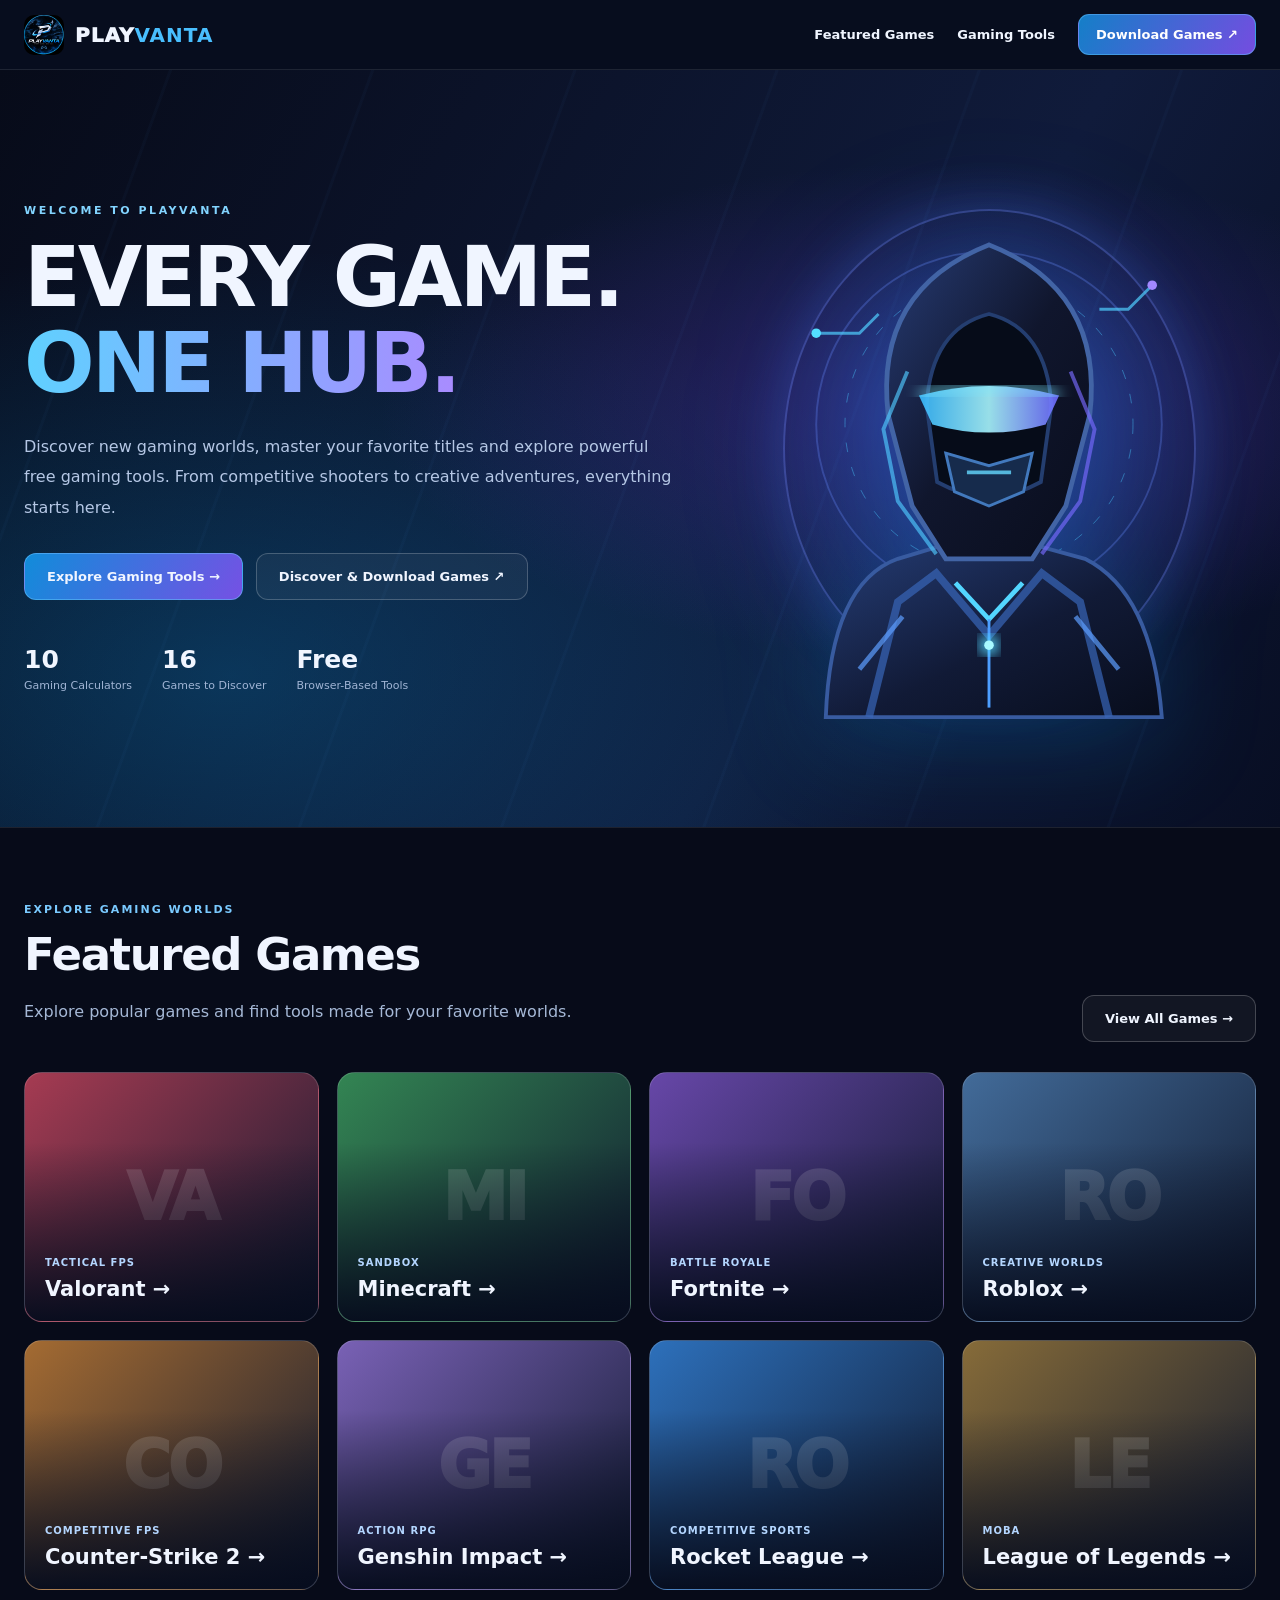
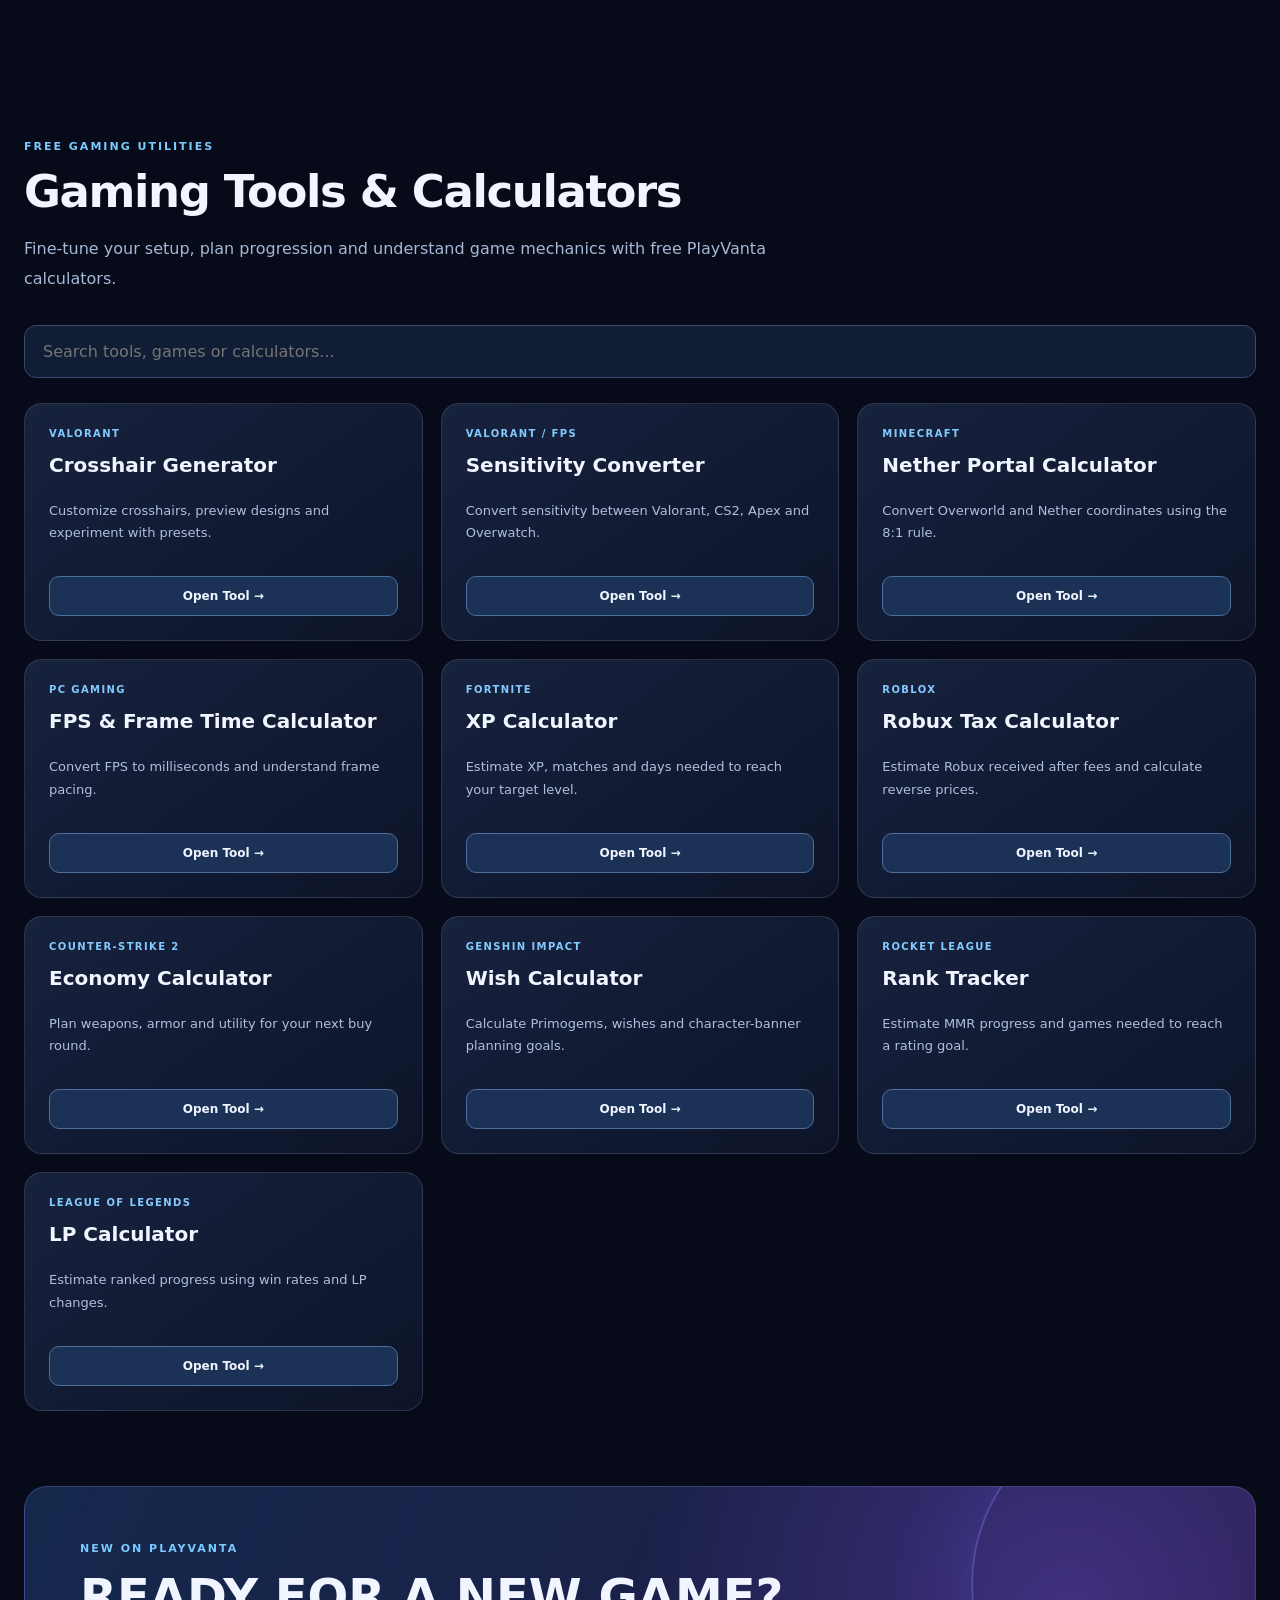
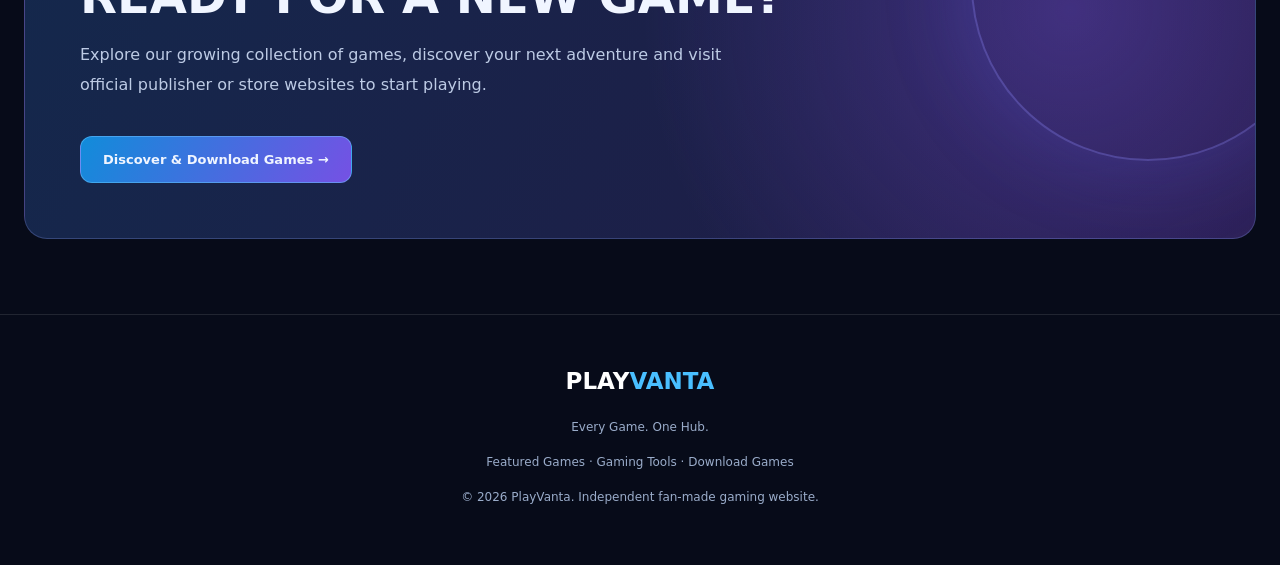
==== commit 08ac198e: "index.html" ====
--- a/index.html
+++ b/index.html
@@ -4,322 +4,358 @@
 <head>
 <meta charset="UTF-8">
 <meta name="viewport" content="width=device-width,initial-scale=1">
-<title>PlayVanta – Free Gaming Tools, Calculators & Game Downloads</title>
-<meta name="description" content="PlayVanta is your gaming hub for free calculators, Valorant tools, Minecraft utilities, FPS calculators and discovering games through official download websites.">
+<title>PlayVanta | Gaming Tools, Calculators & Game Discovery</title>
+<meta name="description" content="Explore free gaming calculators, discover popular PC and mobile games, and visit official download websites. Valorant, Minecraft, Fortnite, CS2 and more on PlayVanta.">
 <meta name="robots" content="index,follow">
-<meta name="theme-color" content="#070b1b">
+<meta name="theme-color" content="#070b19">
 <link rel="canonical" href="https://playvanta.github.io/">
 <link rel="icon" href="playvanta-logo.jpg">
 <meta property="og:type" content="website">
-<meta property="og:title" content="PlayVanta – Every Game. One Hub.">
-<meta property="og:description" content="Explore gaming calculators, discover new games and visit official download sites.">
+<meta property="og:title" content="PlayVanta | Every Game. One Hub.">
+<meta property="og:description" content="Free gaming tools, featured games and official game discovery links.">
 <meta property="og:url" content="https://playvanta.github.io/">
 <style>
 :root{
- --bg:#070b1b;--panel:#111a30;--text:#edf4ff;
- --muted:#a2b4d1;--blue:#4ebeff;--purple:#936cff
+ --bg:#070b19;--panel:#101a30;--line:#2c3b5d;
+ --text:#f0f5ff;--muted:#a5b8d6;
+ --blue:#49bfff;--purple:#9b75ff
 }
 *{box-sizing:border-box}
 html{scroll-behavior:smooth}
-body{margin:0;background:var(--bg);color:var(--text);font-family:Inter,system-ui,-apple-system,Segoe UI,Arial,sans-serif}
-a{text-decoration:none;color:inherit}
-button,input,select{font:inherit}
-.site-header{
- position:sticky;top:0;z-index:50;background:#080d1eee;
- border-bottom:1px solid #ffffff18;backdrop-filter:blur(18px)
+body{
+ margin:0;background:var(--bg);color:var(--text);
+ font-family:Inter,system-ui,-apple-system,Segoe UI,Arial,sans-serif
+}
+a{color:inherit;text-decoration:none}
+button,input{font:inherit}
+button{cursor:pointer}
+header{
+ position:sticky;top:0;z-index:100;
+ background:#080e20ee;backdrop-filter:blur(18px);
+ border-bottom:1px solid #ffffff18
 }
 .nav{
- max-width:1240px;margin:auto;padding:15px 24px;
- display:flex;align-items:center;justify-content:space-between;gap:20px
-}
-.brand{display:flex;align-items:center;gap:10px;font-size:20px;font-weight:950;letter-spacing:1px}
-.brand img{width:39px;height:39px;object-fit:cover;border-radius:10px}
+ max-width:1280px;margin:auto;padding:14px 24px;
+ display:flex;align-items:center;justify-content:space-between;gap:18px
+}
+.brand{
+ display:flex;align-items:center;gap:11px;
+ font-size:20px;font-weight:950;letter-spacing:1px
+}
+.brand img{width:40px;height:40px;object-fit:cover;border-radius:10px}
 .brand b{color:var(--blue)}
-.nav-links{display:flex;align-items:center;gap:23px;font-size:13px;font-weight:750}
-.nav-links a:hover{color:var(--blue)}
-.nav-cta{
- background:linear-gradient(120deg,#177ecb,#744ed3);
- padding:12px 16px;border-radius:11px;border:1px solid #62baff70
-}
-.nav-links .nav-cta:hover{color:white;filter:brightness(1.15)}
+.navlinks{display:flex;align-items:center;gap:23px;font-size:13px;font-weight:800}
+.navlinks a:hover{color:var(--blue)}
+.navlinks .download-nav{
+ background:linear-gradient(120deg,#147fc8,#744de0);
+ padding:12px 17px;border:1px solid #67c7ff70;
+ border-radius:11px;color:white
+}
 .hero{
- position:relative;isolation:isolate;overflow:hidden;
- min-height:580px;display:flex;align-items:center;
- border-bottom:1px solid #ffffff17
-}
-.hero::before{
- content:"";position:absolute;inset:0;z-index:-3;
+ min-height:680px;position:relative;overflow:hidden;isolation:isolate;
+ display:flex;align-items:center;border-bottom:1px solid #ffffff18
+}
+.hero:before{
+ content:"";position:absolute;inset:0;z-index:-4;
  background:
- radial-gradient(ellipse at 76% 36%,#723bc459,transparent 44%),
- radial-gradient(ellipse at 15% 76%,#1477d34d,transparent 45%),
- linear-gradient(135deg,#080b1b,#101a38 65%,#0b1025)
-}
-.hero::after{
- content:"";position:absolute;inset:-60%;z-index:-2;
- background:repeating-linear-gradient(110deg,transparent 0 95px,#5bafff09 96px 98px,transparent 99px 180px);
- animation:drift 25s linear infinite
-}
-@keyframes drift{to{transform:translate(160px,100px)}}
-.hero-orbit{
- position:absolute;right:8%;top:15%;width:330px;height:330px;
- border:2px solid #7671ff50;border-radius:50%;z-index:-1;
- box-shadow:0 0 100px #5147e750,inset 0 0 100px #4b52e42b;
- animation:float 7s ease-in-out infinite
-}
-.hero-orbit::before{
- content:"";position:absolute;inset:55px;border:1px solid #5cc9ff60;
- border-radius:50%;box-shadow:0 0 40px #4bc5ff30
-}
-@keyframes float{50%{transform:translateY(-25px) rotate(10deg)}}
-.hero-inner{width:100%;max-width:1240px;margin:auto;padding:100px 24px}
+ radial-gradient(ellipse at 73% 45%,#4a2da47a,transparent 42%),
+ radial-gradient(ellipse at 18% 80%,#087cba55,transparent 50%),
+ linear-gradient(120deg,#070b19,#101b3b 65%,#080e23)
+}
+.hero:after{
+ content:"";position:absolute;inset:-100%;z-index:-3;
+ background:repeating-linear-gradient(110deg,transparent 0 100px,#4c9fff08 101px 103px,transparent 104px 190px);
+ animation:moveGrid 27s linear infinite
+}
+@keyframes moveGrid{to{transform:translate(220px,130px)}}
+.hero-wrap{
+ max-width:1280px;width:100%;margin:auto;padding:100px 24px;
+ display:grid;grid-template-columns:1.12fr .88fr;gap:20px;
+ align-items:center
+}
 .eyebrow{
- color:#83ceff;font-size:12px;letter-spacing:2.5px;
- text-transform:uppercase;font-weight:900
+ color:#82d4ff;font-size:11px;font-weight:900;
+ letter-spacing:2.5px;text-transform:uppercase
 }
 .hero h1{
- font-size:clamp(45px,7vw,83px);letter-spacing:-3px;
- line-height:1.05;max-width:860px;margin:19px 0
+ font-size:clamp(47px,6.5vw,85px);
+ letter-spacing:-3px;line-height:1.04;margin:18px 0 24px
 }
 .gradient{
- background:linear-gradient(90deg,#59c6ff,#b28cff);
+ background:linear-gradient(90deg,#5fd1ff,#a98bff);
  -webkit-background-clip:text;background-clip:text;color:transparent
 }
-.hero p{max-width:660px;color:#b4c5e2;font-size:17px;line-height:1.9}
-.hero-actions{display:flex;flex-wrap:wrap;gap:13px;margin-top:30px}
+.hero p{color:#b5c7e5;font-size:16px;line-height:1.9;max-width:650px}
+.actions{display:flex;gap:13px;flex-wrap:wrap;margin-top:30px}
 .btn{
  display:inline-flex;align-items:center;justify-content:center;
- padding:15px 23px;border-radius:12px;border:1px solid #ffffff35;
- font-size:13px;font-weight:850;transition:.2s
-}
-.btn.primary{background:linear-gradient(120deg,#158edb,#7753d8);border-color:#64baff70}
+ padding:15px 22px;border-radius:12px;
+ border:1px solid #ffffff35;font-size:13px;font-weight:850;
+ transition:transform .2s,filter .2s
+}
+.btn:hover{transform:translateY(-3px);filter:brightness(1.13)}
+.btn.primary{background:linear-gradient(120deg,#118cda,#7551e4);border-color:#6cc6ff80}
 .btn.secondary{background:#ffffff0c}
-.btn:hover{transform:translateY(-3px);filter:brightness(1.12)}
-.hero-stats{display:flex;gap:32px;flex-wrap:wrap;margin-top:45px}
-.hero-stats strong{display:block;font-size:25px;color:#fff}
-.hero-stats span{font-size:11px;color:#91a8cc}
-.container{max-width:1240px;margin:auto;padding:75px 24px}
-.section-kicker{color:#73c8ff;font-size:11px;font-weight:900;letter-spacing:2px;text-transform:uppercase}
-.section-title{font-size:clamp(28px,4vw,43px);letter-spacing:-1.3px;margin:12px 0}
-.section-desc{color:var(--muted);line-height:1.8;max-width:730px}
-.world-grid{display:grid;grid-template-columns:repeat(4,minmax(0,1fr));gap:16px;margin-top:28px}
-.world-card{
- min-height:150px;padding:20px;border:1px solid #ffffff22;
- border-radius:16px;display:flex;flex-direction:column;justify-content:flex-end;
- background:linear-gradient(145deg,var(--world),#10182f 75%);
+.hero-stats{display:flex;gap:30px;flex-wrap:wrap;margin-top:45px}
+.hero-stats strong{display:block;font-size:25px}
+.hero-stats span{font-size:11px;color:#a0b4d4}
+.character-wrap{
+ position:relative;width:100%;max-width:480px;
+ margin:auto;filter:drop-shadow(0 20px 50px #00aaff35);
+ animation:characterFloat 6s ease-in-out infinite
+}
+@keyframes characterFloat{
+ 50%{transform:translateY(-20px)}
+}
+.character-wrap svg{display:block;width:100%;height:auto}
+.character-glow{
+ position:absolute;inset:16%;border-radius:50%;
+ background:#3577ff40;filter:blur(70px);z-index:-1
+}
+.energy-ring{
+ position:absolute;inset:7%;border:2px solid #6f8bff55;
+ border-radius:50%;box-shadow:0 0 55px #4e82ff35;
+ animation:ringPulse 5s ease-in-out infinite;z-index:-1
+}
+@keyframes ringPulse{50%{transform:scale(1.07);opacity:.5}}
+.container{max-width:1280px;margin:auto;padding:75px 24px}
+.section-kicker{
+ color:#7acaff;text-transform:uppercase;
+ font-size:11px;font-weight:900;letter-spacing:2px
+}
+.section-title{
+ font-size:clamp(29px,4vw,45px);letter-spacing:-1.4px;
+ margin:12px 0 14px
+}
+.section-desc{color:var(--muted);line-height:1.85;max-width:750px}
+.section-head{
+ display:flex;align-items:end;justify-content:space-between;
+ gap:20px;flex-wrap:wrap;margin-bottom:30px
+}
+.featured-grid{
+ display:grid;grid-template-columns:repeat(4,minmax(0,1fr));gap:18px
+}
+.game-card{
+ position:relative;height:250px;overflow:hidden;
+ border-radius:18px;border:1px solid #ffffff26;
+ background:linear-gradient(135deg,var(--game-color,#1c487e),#10192f);
+ transition:.3s
+}
+.game-card:hover{
+ transform:translateY(-6px);border-color:#74caff90;
+ box-shadow:0 20px 45px #0008
+}
+.game-card img{
+ width:100%;height:100%;object-fit:cover;
+ transition:transform .4s
+}
+.game-card:hover img{transform:scale(1.08)}
+.game-card:after{
+ content:"";position:absolute;inset:0;
+ background:linear-gradient(0deg,#060c1df5,transparent 72%)
+}
+.game-info{
+ position:absolute;bottom:0;left:0;right:0;
+ padding:20px;z-index:2
+}
+.game-info small{
+ color:#b4d6ff;text-transform:uppercase;
+ font-size:10px;font-weight:900;letter-spacing:1px
+}
+.game-info h3{margin:7px 0 0;font-size:21px}
+.game-fallback{
+ position:absolute;inset:0;display:flex;align-items:center;
+ justify-content:center;font-size:65px;font-weight:950;
+ letter-spacing:-3px;color:#ffffff28
+}
+.tool-search{
+ width:100%;padding:16px 18px;margin:15px 0 25px;
+ background:#111d35;border:1px solid #354a6e;
+ border-radius:12px;color:white;outline:none
+}
+.tool-search:focus{border-color:#65c8ff}
+.tool-grid{
+ display:grid;grid-template-columns:repeat(3,minmax(0,1fr));gap:18px
+}
+.tool-card{
+ display:flex;flex-direction:column;min-height:235px;
+ padding:24px;border-radius:18px;
+ border:1px solid #ffffff1e;
+ background:linear-gradient(145deg,#17223e,#0d1429);
  transition:.25s
 }
-.world-card:hover{transform:translateY(-5px);border-color:#7abaff70}
-.world-card span{font-size:11px;color:#d5dff0}
-.world-card strong{font-size:20px;margin-top:8px}
-.tool-controls{display:flex;gap:12px;margin:25px 0}
-.tool-controls input{
- width:100%;background:#111b33;border:1px solid #344665;
- border-radius:12px;padding:15px;color:white;outline:none
-}
-.tool-controls input:focus{border-color:#5ebeff}
-.tool-grid{display:grid;grid-template-columns:repeat(3,minmax(0,1fr));gap:18px}
-.tool-card{
- display:flex;flex-direction:column;padding:23px;border:1px solid #ffffff20;
- background:linear-gradient(155deg,#17223e,#0d1428);
- border-radius:17px;transition:.25s
-}
-.tool-card:hover{transform:translateY(-5px);border-color:#5abaff70;box-shadow:0 15px 35px #0005}
-.tool-card .tag{color:#85caff;font-size:10px;letter-spacing:1.5px;text-transform:uppercase;font-weight:900}
-.tool-card h3{font-size:20px;margin:13px 0}
-.tool-card p{font-size:13px;line-height:1.8;color:#aebfda;flex:1}
+.tool-card:hover{
+ transform:translateY(-5px);border-color:#64baff80;
+ box-shadow:0 15px 40px #0005
+}
+.tool-card small{
+ color:#83caff;font-size:10px;font-weight:900;
+ text-transform:uppercase;letter-spacing:1.4px
+}
+.tool-card h3{font-size:20px;margin:14px 0 10px}
+.tool-card p{color:#afc0dc;font-size:13px;line-height:1.75;flex:1}
 .tool-card a{
- display:block;text-align:center;background:#192d4e;
- border:1px solid #4c719d;padding:12px;border-radius:10px;
- font-size:12px;font-weight:850;margin-top:15px
-}
-.tool-card a:hover{background:#245181}
+ display:block;text-align:center;margin-top:18px;
+ padding:12px;border-radius:10px;background:#1b3155;
+ border:1px solid #4c709b;font-size:12px;font-weight:850
+}
+.tool-card a:hover{background:#245184}
 .discovery{
- margin-top:75px;border:1px solid #6378c15b;
- border-radius:23px;overflow:hidden;
+ position:relative;overflow:hidden;margin-top:75px;
+ padding:55px;border-radius:23px;border:1px solid #6b7ac160;
  background:
- radial-gradient(ellipse at 80% 20%,#7b42c355,transparent 50%),
- linear-gradient(120deg,#17294e,#20193f);
- padding:46px
-}
-.discovery h2{font-size:clamp(30px,4vw,46px);margin:13px 0}
-.discovery p{max-width:650px;line-height:1.85;color:#bdcbe5}
-.discovery .btn{margin-top:16px}
-.about{margin-top:75px;max-width:850px}
-.about p{color:#b4c5df;line-height:1.9}
+ radial-gradient(circle at 85% 35%,#7950db60,transparent 40%),
+ linear-gradient(115deg,#14284c,#221a46)
+}
+.discovery:after{
+ content:"";position:absolute;right:-70px;top:-80px;
+ width:350px;height:350px;border-radius:50%;
+ border:2px solid #8c8bff50;box-shadow:0 0 90px #5c63ef35;
+ pointer-events:none
+}
+.discovery h2{font-size:clamp(32px,4vw,48px);margin:13px 0}
+.discovery p{max-width:650px;color:#bdcbe5;line-height:1.9}
+.discovery .btn{margin-top:20px}
 footer{
- border-top:1px solid #ffffff20;text-align:center;padding:45px 24px;
- color:#96a9c9;font-size:12px;line-height:1.8
-}
-footer strong{color:white;font-size:22px}
-footer strong span{color:#5ebfff}
+ padding:45px 24px;text-align:center;
+ border-top:1px solid #ffffff1b;color:#9aacca;
+ font-size:12px;line-height:1.9
+}
+footer strong{font-size:23px;color:#fff}
+footer strong span{color:var(--blue)}
 @media(max-width:1000px){
- .world-grid{grid-template-columns:repeat(2,1fr)}
+ .hero-wrap{grid-template-columns:1fr 0.8fr}
+ .featured-grid{grid-template-columns:repeat(2,1fr)}
  .tool-grid{grid-template-columns:repeat(2,1fr)}
 }
-@media(max-width:600px){
- .nav{padding:12px 16px;flex-wrap:wrap}
+@media(max-width:700px){
+ .nav{flex-wrap:wrap;padding:12px 16px}
  .brand{font-size:17px}
- .nav-links{gap:12px;flex-wrap:wrap;font-size:11px}
- .nav-cta{padding:9px 11px}
- .hero{min-height:510px}
- .hero-inner{padding:70px 20px}
- .hero h1{letter-spacing:-1.5px}
- .hero-orbit{right:-150px;opacity:.5}
+ .navlinks{gap:12px;font-size:11px;flex-wrap:wrap}
+ .navlinks .download-nav{padding:9px 11px}
+ .hero-wrap{grid-template-columns:1fr;padding:70px 20px}
+ .hero h1{letter-spacing:-1.8px}
+ .character-wrap{max-width:300px}
  .container{padding:50px 16px}
- .world-grid,.tool-grid{grid-template-columns:1fr}
- .discovery{padding:28px}
+ .featured-grid,.tool-grid{grid-template-columns:1fr}
+ .game-card{height:230px}
+ .discovery{padding:30px}
 }
 @media(prefers-reduced-motion:reduce){
- *,*::before,*::after{animation:none!important;transition:none!important;scroll-behavior:auto!important}
+ *,*:before,*:after{animation:none!important;transition:none!important;scroll-behavior:auto!important}
 }
 </style>
 <script type="application/ld+json">
-{
- "@context":"https://schema.org",
- "@type":"WebSite",
- "name":"PlayVanta",
- "url":"https://playvanta.github.io/",
- "description":"Gaming calculators, tools and game discovery."
-}
+{"@context":"https://schema.org","@type":"WebSite","name":"PlayVanta","url":"https://playvanta.github.io/","description":"Free gaming tools, calculators and game discovery."}
 </script>
 </head>
 <body>
 
-<header class="site-header">
-<nav class="nav" aria-label="Main navigation">
-<a class="brand" href="index.html">
+<header>
+<nav class="nav">
+<a href="index.html" class="brand">
 <img src="playvanta-logo.jpg" alt="PlayVanta logo">
 <span>PLAY<b>VANTA</b></span>
 </a>
-<div class="nav-links">
-<a href="#worlds">Explore Games</a>
+<div class="navlinks">
+<a href="#featured">Featured Games</a>
 <a href="#tools">Gaming Tools</a>
-<a class="nav-cta" href="download-games.html">Download Games ↗</a>
+<a class="download-nav" href="download-games.html">Download Games ↗</a>
 </div>
 </nav>
 </header>
 
 <section class="hero">
-<div class="hero-orbit"></div>
-<div class="hero-inner">
-<div class="eyebrow">Welcome to the Next Level</div>
+<div class="hero-wrap">
+<div>
+<div class="eyebrow">Welcome to PlayVanta</div>
 <h1>EVERY GAME.<br><span class="gradient">ONE HUB.</span></h1>
-<p>Discover new games, explore powerful gaming calculators and sharpen your gameplay. From Valorant and Minecraft to Fortnite and beyond, your gaming journey starts with PlayVanta.</p>
-<div class="hero-actions">
+<p>Discover new gaming worlds, master your favorite titles and explore powerful free gaming tools. From competitive shooters to creative adventures, everything starts here.</p>
+<div class="actions">
 <a class="btn primary" href="#tools">Explore Gaming Tools →</a>
 <a class="btn secondary" href="download-games.html">Discover & Download Games ↗</a>
 </div>
 <div class="hero-stats">
 <div><strong>10</strong><span>Gaming Calculators</span></div>
 <div><strong>16</strong><span>Games to Discover</span></div>
-<div><strong>Free</strong><span>PlayVanta Tools</span></div>
+<div><strong>Free</strong><span>Browser-Based Tools</span></div>
+</div>
+</div>
+
+<!-- ORIGINAL-STYLE ANIMATED CYBER CHARACTER -->
+<div class="character-wrap">
+<div class="character-glow"></div>
+<div class="energy-ring"></div>
+<svg viewBox="0 0 500 580" role="img" aria-label="Animated futuristic hooded cyber gamer illustration">
+<defs>
+<linearGradient id="hood" x1="0" y1="0" x2="1" y2="1">
+<stop stop-color="#273c75"/>
+<stop offset=".5" stop-color="#10162d"/>
+<stop offset="1" stop-color="#090d1c"/>
+</linearGradient>
+<linearGradient id="armor" x1="0" y1="0" x2="1" y2="1">
+<stop stop-color="#253d76"/>
+<stop offset=".55" stop-color="#111a36"/>
+<stop offset="1" stop-color="#080d1c"/>
+</linearGradient>
+<linearGradient id="visor" x1="0" x2="1">
+<stop stop-color="#37baff"/>
+<stop offset=".5" stop-color="#a8f6ff"/>
+<stop offset="1" stop-color="#6b67ff"/>
+</linearGradient>
+<filter id="glow"><feGaussianBlur stdDeviation="7"/></filter>
+</defs>
+<circle cx="250" cy="265" r="180" fill="none" stroke="#668aff" stroke-width="2" opacity=".3"/>
+<circle cx="250" cy="265" r="150" fill="none" stroke="#48caff" stroke-width="1" stroke-dasharray="10 16" opacity=".45"/>
+<path d="M80 570 Q85 430 155 405 L205 390 L295 390 L350 405 Q420 440 430 570Z" fill="url(#armor)" stroke="#385ba0" stroke-width="4"/>
+<path d="M125 570 L155 450 L195 420 L250 485 L305 420 L345 450 L375 570" fill="none" stroke="#3866b8" stroke-width="8" opacity=".7"/>
+<path d="M145 255 Q130 125 250 78 Q370 125 355 255 L330 350 L295 405 L205 405 L170 350Z" fill="url(#hood)" stroke="#4264a5" stroke-width="5"/>
+<path d="M185 245 Q190 165 250 150 Q310 165 315 245 L304 325 Q250 355 196 325Z" fill="#060c19" stroke="#243e70" stroke-width="4"/>
+<path d="M177 235 Q250 215 323 235 L309 265 Q250 282 191 265Z" fill="url(#visor)" opacity=".9"/>
+<path d="M177 235 Q250 215 323 235" fill="none" stroke="#7be7ff" stroke-width="7" filter="url(#glow)"/>
+<path d="M205 295 L250 308 L295 295 L286 335 L250 350 L214 335Z" fill="#162b4c" stroke="#4279bd" stroke-width="3"/>
+<path d="M227 315 L273 315" stroke="#65d9ff" stroke-width="4" opacity=".8"/>
+<path d="M165 210 L140 270 L155 345 L195 400" fill="none" stroke="#50caff" stroke-width="4" opacity=".65"/>
+<path d="M335 210 L360 270 L345 345 L305 400" fill="none" stroke="#786bff" stroke-width="4" opacity=".65"/>
+<path d="M215 430 L250 468 L285 430" fill="none" stroke="#53d6ff" stroke-width="5"/>
+<path d="M250 468 L250 560" stroke="#4d9eff" stroke-width="3"/>
+<path d="M160 465 L115 520 M340 465 L385 520" stroke="#5d9eff" stroke-width="5" opacity=".7"/>
+<circle cx="250" cy="495" r="10" fill="#53d6ff" filter="url(#glow)"/>
+<circle cx="250" cy="495" r="5" fill="#a9faff"/>
+<path d="M70 170 L115 170 L135 150 M365 145 L395 145 L420 120" fill="none" stroke="#51cfff" stroke-width="3" opacity=".7"/>
+<circle cx="70" cy="170" r="5" fill="#53dfff"/>
+<circle cx="420" cy="120" r="5" fill="#a288ff"/>
+</svg>
 </div>
 </div>
 </section>
 
 <main>
-<section class="container" id="worlds">
+<section class="container" id="featured">
+<div class="section-head">
+<div>
 <div class="section-kicker">Explore Gaming Worlds</div>
-<h2 class="section-title">Choose Your Game</h2>
-<p class="section-desc">Find calculators and utilities for the games you play, or discover something new.</p>
-<div class="world-grid">
-<a class="world-card" style="--world:#8c3048" href="valorant-crosshair-generator.html"><span>Tactical FPS</span><strong>Valorant →</strong></a>
-<a class="world-card" style="--world:#2c8554" href="minecraft-nether-calculator.html"><span>Sandbox & Survival</span><strong>Minecraft →</strong></a>
-<a class="world-card" style="--world:#5c43aa" href="fortnite-xp-calculator.html"><span>Battle Royale</span><strong>Fortnite →</strong></a>
-<a class="world-card" style="--world:#426e9e" href="roblox-robux-tax-calculator.html"><span>Creative Worlds</span><strong>Roblox →</strong></a>
-<a class="world-card" style="--world:#97612d" href="cs2-economy-calculator.html"><span>Competitive FPS</span><strong>Counter-Strike 2 →</strong></a>
-<a class="world-card" style="--world:#7256a6" href="genshin-wish-calculator.html"><span>Action RPG</span><strong>Genshin Impact →</strong></a>
-<a class="world-card" style="--world:#245eae" href="rocket-league-rank-tracker.html"><span>Competitive Sports</span><strong>Rocket League →</strong></a>
-<a class="world-card" style="--world:#7b622c" href="lol-lp-calculator.html"><span>MOBA Strategy</span><strong>League of Legends →</strong></a>
-</div>
+<h2 class="section-title">Featured Games</h2>
+<p class="section-desc">Explore popular games and find tools made for your favorite worlds.</p>
+</div>
+<a class="btn secondary" href="download-games.html">View All Games →</a>
+</div>
+<div class="featured-grid" id="featuredGrid"></div>
 </section>
 
 <section class="container" id="tools">
 <div class="section-kicker">Free Gaming Utilities</div>
-<h2 class="section-title">PlayVanta Gaming Tools</h2>
-<p class="section-desc">Simple, useful calculators for improving your setup, planning progression and understanding game mechanics.</p>
-<div class="tool-controls">
-<input id="toolSearch" type="search" placeholder="Search gaming tools..." aria-label="Search gaming tools">
-</div>
-<div class="tool-grid" id="toolGrid">
-
-<article class="tool-card" data-search="valorant crosshair generator aim">
-<div class="tag">Valorant</div><h3>Crosshair Generator</h3>
-<p>Customize crosshair settings, experiment with presets and preview your design.</p>
-<a href="valorant-crosshair-generator.html">Open Calculator →</a>
-</article>
-
-<article class="tool-card" data-search="valorant sensitivity converter cs2 apex overwatch dpi">
-<div class="tag">Valorant / FPS</div><h3>Sensitivity Converter</h3>
-<p>Convert mouse sensitivity between shooters and calculate eDPI and cm/360°.</p>
-<a href="valorant-sensitivity-converter.html">Open Calculator →</a>
-</article>
-
-<article class="tool-card" data-search="minecraft nether portal coordinate converter">
-<div class="tag">Minecraft</div><h3>Nether Portal Calculator</h3>
-<p>Convert Overworld and Nether coordinates using Minecraft's 8:1 ratio.</p>
-<a href="minecraft-nether-calculator.html">Open Calculator →</a>
-</article>
-
-<article class="tool-card" data-search="fps frame time calculator performance milliseconds">
-<div class="tag">PC Gaming</div><h3>FPS & Frame Time</h3>
-<p>Convert FPS to milliseconds and understand average FPS and 1% lows.</p>
-<a href="fps-frame-time-calculator.html">Open Calculator →</a>
-</article>
-
-<article class="tool-card" data-search="fortnite xp calculator levels battle pass">
-<div class="tag">Fortnite</div><h3>XP Calculator</h3>
-<p>Estimate XP, matches and days needed to reach your level goal.</p>
-<a href="fortnite-xp-calculator.html">Open Calculator →</a>
-</article>
-
-<article class="tool-card" data-search="roblox robux tax fee calculator">
-<div class="tag">Roblox</div><h3>Robux Tax Calculator</h3>
-<p>Estimate Robux remaining after fees and calculate target listing prices.</p>
-<a href="roblox-robux-tax-calculator.html">Open Calculator →</a>
-</article>
-
-<article class="tool-card" data-search="cs2 counter strike economy buy weapons">
-<div class="tag">Counter-Strike 2</div><h3>Economy Calculator</h3>
-<p>Plan buy rounds with weapons, armor, utility and available money.</p>
-<a href="cs2-economy-calculator.html">Open Calculator →</a>
-</article>
-
-<article class="tool-card" data-search="genshin impact wish primogems pity">
-<div class="tag">Genshin Impact</div><h3>Wish Calculator</h3>
-<p>Convert Primogems into wishes and estimate your pity budget.</p>
-<a href="genshin-wish-calculator.html">Open Calculator →</a>
-</article>
-
-<article class="tool-card" data-search="rocket league rank tracker mmr">
-<div class="tag">Rocket League</div><h3>Rank Tracker</h3>
-<p>Estimate MMR progress, wins required and competitive rating goals.</p>
-<a href="rocket-league-rank-tracker.html">Open Calculator →</a>
-</article>
-
-<article class="tool-card" data-search="lol league legends lp ranked calculator">
-<div class="tag">League of Legends</div><h3>LP Calculator</h3>
-<p>Estimate ranked LP progress using win rate, gains and losses.</p>
-<a href="lol-lp-calculator.html">Open Calculator →</a>
-</article>
-
-</div>
-<p id="toolEmpty" style="display:none;color:#aabbd8;margin-top:20px">No matching tools found.</p>
-</section>
-
-<section class="container">
+<h2 class="section-title">Gaming Tools & Calculators</h2>
+<p class="section-desc">Fine-tune your setup, plan progression and understand game mechanics with free PlayVanta calculators.</p>
+<input id="toolSearch" class="tool-search" type="search" placeholder="Search tools, games or calculators..." aria-label="Search gaming tools">
+<div class="tool-grid" id="toolGrid"></div>
+<p id="empty" style="display:none;color:#afc2df">No matching tools found.</p>
+
 <div class="discovery">
-<div class="section-kicker">Discover Something New</div>
-<h2>NEED A NEW GAME?</h2>
-<p>Explore competitive shooters, RPGs, sandbox adventures and more. Browse our growing game directory and follow official links to start playing.</p>
-<a class="btn primary" href="download-games.html">Explore Download Games →</a>
-</div>
-
-<div class="about">
-<div class="section-kicker">About PlayVanta</div>
-<h2 class="section-title">Built for Gamers</h2>
-<p>PlayVanta brings gaming tools and game discovery together in one place. Whether you're optimizing your sensitivity, calculating Minecraft coordinates, tracking ranked progress or searching for a new game, our goal is to make gaming information easy to find and use.</p>
-<p>Our calculators are free browser-based utilities. Game download links direct visitors to official publisher websites or authorized storefronts. PlayVanta is independent and is not affiliated with the game publishers featured on the site.</p>
+<div class="section-kicker">New on PlayVanta</div>
+<h2>READY FOR A NEW GAME?</h2>
+<p>Explore our growing collection of games, discover your next adventure and visit official publisher or store websites to start playing.</p>
+<a class="btn primary" href="download-games.html">Discover & Download Games →</a>
 </div>
 </section>
 </main>
@@ -327,1334 +363,70 @@
 <footer>
 <strong>PLAY<span>VANTA</span></strong>
 <p>Every Game. One Hub.</p>
-<p><a href="download-games.html">Download Games</a> · <a href="#tools">Gaming Tools</a> · <a href="#worlds">Explore Games</a></p>
-<p>© <span id="year"></span> PlayVanta. Independent gaming tools and discovery website.</p>
+<p><a href="#featured">Featured Games</a> · <a href="#tools">Gaming Tools</a> · <a href="download-games.html">Download Games</a></p>
+<p>© <span id="year"></span> PlayVanta. Independent fan-made gaming website.</p>
 </footer>
 
 <script>
-const search=document.getElementById("toolSearch");
-const cards=[...document.querySelectorAll(".tool-card")];
-search.addEventListener("input",()=>{
- const query=search.value.trim().toLowerCase();
- let visible=0;
- cards.forEach(card=>{
-  const match=card.dataset.search.includes(query)||
-   card.textContent.toLowerCase().includes(query);
-  card.style.display=match?"":"none";
-  if(match)visible++;
+const featured=[
+ {name:"Valorant",genre:"Tactical FPS",color:"#a63b52",image:"https://media.valorant-api.com/agents/add6443a-41bd-e414-f6ad-e58d267f4e95/fullportrait.png",link:"valorant-crosshair-generator.html"},
+ {name:"Minecraft",genre:"Sandbox",color:"#338553",image:"https://cdn.cloudflare.steamstatic.com/steam/apps/1672970/header.jpg",link:"minecraft-nether-calculator.html"},
+ {name:"Fortnite",genre:"Battle Royale",color:"#6747a8",image:"https://cdn2.unrealengine.com/fortnite-chapter-5-season-1-key-art-1920x1080-1920x1080-8d7b0c0a1c2b.jpg",link:"fortnite-xp-calculator.html"},
+ {name:"Roblox",genre:"Creative Worlds",color:"#426b99",image:"https://prod.assets.earlygamecdn.com/images/RobloxActiveCodes_2023-04-03-130932_hzxi.jpg?transform=Article+Webp",link:"roblox-robux-tax-calculator.html"},
+ {name:"Counter-Strike 2",genre:"Competitive FPS",color:"#a46b32",image:"https://cdn.cloudflare.steamstatic.com/steam/apps/730/header.jpg",link:"cs2-economy-calculator.html"},
+ {name:"Genshin Impact",genre:"Action RPG",color:"#7961b5",image:"https://static.animecorner.me/2021/07/genshin-impact-packshot-01-en-18jun21.jpg",link:"genshin-wish-calculator.html"},
+ {name:"Rocket League",genre:"Competitive Sports",color:"#2d70bb",image:"https://cdn.cloudflare.steamstatic.com/steam/apps/252950/header.jpg",link:"rocket-league-rank-tracker.html"},
+ {name:"League of Legends",genre:"MOBA",color:"#866b39",image:"https://ddragon.leagueoflegends.com/cdn/img/champion/splash/Ahri_0.jpg",link:"lol-lp-calculator.html"}
+];
+
+const tools=[
+ ["Valorant","Crosshair Generator","Customize crosshairs, preview designs and experiment with presets.","valorant-crosshair-generator.html"],
+ ["Valorant / FPS","Sensitivity Converter","Convert sensitivity between Valorant, CS2, Apex and Overwatch.","valorant-sensitivity-converter.html"],
+ ["Minecraft","Nether Portal Calculator","Convert Overworld and Nether coordinates using the 8:1 rule.","minecraft-nether-calculator.html"],
+ ["PC Gaming","FPS & Frame Time Calculator","Convert FPS to milliseconds and understand frame pacing.","fps-frame-time-calculator.html"],
+ ["Fortnite","XP Calculator","Estimate XP, matches and days needed to reach your target level.","fortnite-xp-calculator.html"],
+ ["Roblox","Robux Tax Calculator","Estimate Robux received after fees and calculate reverse prices.","roblox-robux-tax-calculator.html"],
+ ["Counter-Strike 2","Economy Calculator","Plan weapons, armor and utility for your next buy round.","cs2-economy-calculator.html"],
+ ["Genshin Impact","Wish Calculator","Calculate Primogems, wishes and character-banner planning goals.","genshin-wish-calculator.html"],
+ ["Rocket League","Rank Tracker","Estimate MMR progress and games needed to reach a rating goal.","rocket-league-rank-tracker.html"],
+ ["League of Legends","LP Calculator","Estimate ranked progress using win rates and LP changes.","lol-lp-calculator.html"]
+];
+
+function makeFeatured(g){
+ const a=document.createElement("a");
+ a.className="game-card";a.href=g.link;
+ a.style.setProperty("--game-color",g.color);
+ const fallback=document.createElement("div");
+ fallback.className="game-fallback";fallback.textContent=g.name.slice(0,2).toUpperCase();
+ const img=document.createElement("img");
+ img.src=g.image;img.alt=g.name+" artwork";img.loading="lazy";
+ img.onerror=()=>img.remove();
+ const info=document.createElement("div");info.className="game-info";
+ const small=document.createElement("small");small.textContent=g.genre;
+ const h=document.createElement("h3");h.textContent=g.name+" →";
+ info.append(small,h);a.append(fallback,img,info);
+ return a;
+}
+document.getElementById("featuredGrid").replaceChildren(...featured.map(makeFeatured));
+
+const toolGrid=document.getElementById("toolGrid");
+tools.forEach(([game,name,description,link])=>{
+ const card=document.createElement("article");card.className="tool-card";
+ const tag=document.createElement("small");tag.textContent=game;
+ const h=document.createElement("h3");h.textContent=name;
+ const p=document.createElement("p");p.textContent=description;
+ const a=document.createElement("a");a.href=link;a.textContent="Open Tool →";
+ card.append(tag,h,p,a);toolGrid.append(card);
+});
+document.getElementById("toolSearch").addEventListener("input",e=>{
+ const q=e.target.value.toLowerCase().trim();let visible=0;
+ [...toolGrid.children].forEach(card=>{
+  const match=card.textContent.toLowerCase().includes(q);
+  card.style.display=match?"":"none";if(match)visible++;
  });
- document.getElementById("toolEmpty").style.display=visible?"none":"block";
+ document.getElementById("empty").style.display=visible?"none":"block";
 });
 document.getElementById("year").textContent=new Date().getFullYear();
 </script>
 </body>
 </html>
-
-<!DOCTYPE html>
-<html lang="en">
-<head>
-<meta charset="UTF-8">
-<meta name="viewport" content="width=device-width, initial-scale=1">
-
-<title>PlayVanta — Free Gaming Calculators & Tools</title>
-<meta name="description" content="PlayVanta brings together free gaming calculators for Valorant, Fortnite, Minecraft, Roblox, CS2, Genshin Impact, Rocket League, League of Legends and more.">
-<meta name="theme-color" content="#090d1d">
-<link rel="canonical" href="https://playvanta.github.io/">
-<link rel="icon" href="playvanta-logo.jpg">
-
-<meta property="og:type" content="website">
-<meta property="og:title" content="PlayVanta — Every Game. One Hub.">
-<meta property="og:description" content="Explore your favorite games and discover free gaming calculators and tools.">
-<meta property="og:url" content="https://playvanta.github.io/">
-
-<style>
-:root{
-  --bg:#090d1d;
-  --surface:#121a31;
-  --text:#f4f7ff;
-  --muted:#aebbd6;
-  --blue:#62a7ff;
-  --purple:#ac7bff;
-  --border:rgba(255,255,255,.12);
-}
-
-*{box-sizing:border-box}
-
-html{scroll-behavior:smooth}
-
-body{
-  margin:0;
-  background:var(--bg);
-  color:var(--text);
-  font:16px system-ui,-apple-system,"Segoe UI",sans-serif;
-  overflow-x:hidden;
-}
-
-a{color:inherit;text-decoration:none}
-button,input{font:inherit}
-button{cursor:pointer}
-[hidden]{display:none!important}
-
-body:before{
-  content:"";
-  position:fixed;
-  inset:0;
-  z-index:-1;
-  pointer-events:none;
-  background:
-    radial-gradient(circle at 10% 10%,#39226355,transparent 40%),
-    radial-gradient(circle at 90% 45%,#124e8c33,transparent 40%);
-}
-
-.container{
-  width:min(1280px,calc(100% - 44px));
-  margin:auto;
-}
-
-/* NAVIGATION */
-
-.navbar{
-  position:sticky;
-  top:0;
-  z-index:100;
-  background:#090d1de8;
-  backdrop-filter:blur(20px);
-  border-bottom:1px solid var(--border);
-}
-
-.nav-inner{
-  max-width:1320px;
-  min-height:75px;
-  margin:auto;
-  padding:12px 25px;
-  display:flex;
-  align-items:center;
-  justify-content:space-between;
-  gap:20px;
-}
-
-.brand{
-  display:flex;
-  align-items:center;
-  gap:12px;
-  font-size:23px;
-  font-weight:950;
-  letter-spacing:.5px;
-}
-
-.brand img{
-  width:44px;
-  height:44px;
-  object-fit:cover;
-  border-radius:11px;
-  box-shadow:0 0 22px #357bff55;
-}
-
-.brand b{color:var(--blue)}
-
-.nav-links{
-  display:flex;
-  align-items:center;
-  gap:25px;
-  font-size:13px;
-  font-weight:750;
-  color:#c2cce5;
-}
-
-.nav-links a:hover{color:white}
-
-.nav-button{
-  background:linear-gradient(135deg,#317ff6,#7855e9);
-  color:white!important;
-  border-radius:10px;
-  padding:12px 19px;
-}
-
-/* HERO */
-
-.hero{
-  position:relative;
-  min-height:650px;
-  overflow:hidden;
-  isolation:isolate;
-  background:
-    linear-gradient(90deg,#080c1bf5,#0c1031c0 55%,#150d3555),
-    url("https://images.unsplash.com/photo-1535223289827-42f1e9919769?auto=format&fit=crop&w=1800&q=85")
-    center/cover;
-}
-
-.hero:before{
-  content:"";
-  position:absolute;
-  inset:0;
-  z-index:-1;
-  background:
-    radial-gradient(circle at 78% 42%,#9e42ff66,transparent 34%),
-    radial-gradient(circle at 80% 70%,#118dff55,transparent 36%);
-}
-
-.hero:after{
-  content:"";
-  position:absolute;
-  inset:auto 0 0;
-  height:180px;
-  background:linear-gradient(transparent,var(--bg));
-  pointer-events:none;
-}
-
-.hero-inner{
-  max-width:1320px;
-  min-height:650px;
-  margin:auto;
-  padding:85px 30px 135px;
-  display:grid;
-  grid-template-columns:1.1fr .9fr;
-  align-items:center;
-  gap:30px;
-}
-
-.hero-copy{position:relative;z-index:3}
-
-.eyebrow{
-  display:inline-block;
-  padding:10px 17px;
-  border-radius:30px;
-  background:#4c65d633;
-  border:1px solid #8ca7ff55;
-  color:#a9caff;
-  font-size:12px;
-  font-weight:850;
-  letter-spacing:1.4px;
-  text-transform:uppercase;
-}
-
-.hero h1{
-  font-size:clamp(48px,6.8vw,91px);
-  font-weight:950;
-  letter-spacing:-4px;
-  line-height:1.04;
-  margin:28px 0 24px;
-}
-
-.hero h1 span{
-  display:block;
-  background:linear-gradient(90deg,#6abaff,#b080ff,#e0a1ff);
-  color:transparent;
-  background-clip:text;
-}
-
-.hero p{
-  color:#becae5;
-  line-height:1.85;
-  max-width:580px;
-  font-size:17px;
-}
-
-.hero-actions{
-  display:flex;
-  flex-wrap:wrap;
-  gap:13px;
-  margin-top:32px;
-}
-
-.btn{
-  display:inline-flex;
-  justify-content:center;
-  align-items:center;
-  padding:16px 24px;
-  border-radius:12px;
-  font-weight:850;
-  font-size:14px;
-  transition:transform .25s;
-}
-
-.btn:hover{transform:translateY(-4px)}
-
-.btn-primary{
-  background:linear-gradient(135deg,#328fff,#8057f6);
-  box-shadow:0 12px 35px #427aff55;
-}
-
-.btn-outline{
-  background:#ffffff10;
-  border:1px solid #ffffff40;
-  backdrop-filter:blur(12px);
-}
-
-/* CINEMATIC ORIGINAL CHARACTER */
-
-.hero-art{
-  position:relative;
-  display:grid;
-  place-items:center;
-  min-height:470px;
-}
-
-.hero-art:before{
-  content:"";
-  position:absolute;
-  width:440px;
-  height:440px;
-  max-width:100%;
-  border-radius:50%;
-  background:radial-gradient(circle,#9c46ff77,#286fff33 50%,transparent 75%);
-  filter:blur(25px);
-}
-
-.character{
-  position:relative;
-  width:min(100%,430px);
-  filter:drop-shadow(0 30px 50px #000a);
-  animation:float 6s ease-in-out infinite;
-}
-
-@keyframes float{
-  0%,100%{transform:translateY(0)}
-  50%{transform:translateY(-15px)}
-}
-
-.hero-stat{
-  position:absolute;
-  bottom:30px;
-  right:0;
-  background:#172043bc;
-  backdrop-filter:blur(15px);
-  border:1px solid #929aff44;
-  padding:18px 23px;
-  border-radius:15px;
-  box-shadow:0 15px 35px #0005;
-}
-
-.hero-stat strong{
-  display:block;
-  font-size:24px;
-}
-
-.hero-stat span{
-  color:#b8c8e9;
-  font-size:12px;
-}
-
-/* SECTION TITLES */
-
-.section{padding:65px 0}
-
-.section-heading{
-  margin-bottom:28px;
-  display:flex;
-  align-items:end;
-  justify-content:space-between;
-  gap:15px;
-}
-
-.kicker{
-  color:#9c9dff;
-  font-size:12px;
-  letter-spacing:2px;
-  text-transform:uppercase;
-  font-weight:900;
-}
-
-.section-heading h2{
-  font-size:clamp(29px,4vw,42px);
-  letter-spacing:-1.5px;
-  margin:10px 0;
-}
-
-.section-heading p{
-  color:var(--muted);
-  margin:0;
-  line-height:1.7;
-}
-
-.section-link{
-  color:#9cc5ff;
-  font-size:14px;
-  font-weight:800;
-}
-
-/* SHARED GAME ARTWORK */
-
-.game-card{
-  --accent:#78b8ff;
-  position:relative;
-  display:block;
-  isolation:isolate;
-  overflow:hidden;
-  border:1px solid #ffffff25;
-  background:#1a2441;
-  border-radius:17px;
-  transition:transform .3s,border-color .3s;
-}
-
-.game-card:hover{
-  transform:translateY(-6px);
-  border-color:var(--accent);
-}
-
-.game-card img{
-  position:absolute;
-  inset:0;
-  z-index:-2;
-  width:100%;
-  height:100%;
-  object-fit:cover;
-  transition:transform .5s;
-}
-
-.game-card:hover img{transform:scale(1.07)}
-
-.game-card:after{
-  content:"";
-  position:absolute;
-  inset:0;
-  z-index:-1;
-  background:linear-gradient(
-    0deg,
-    #070b19f5 0%,
-    #080c1bbb 35%,
-    #080c1b1a 85%
-  );
-}
-
-.game-card-content{
-  position:absolute;
-  inset:auto 0 0;
-  padding:22px;
-}
-
-.game-tag{
-  color:var(--accent);
-  font-size:11px;
-  font-weight:900;
-  letter-spacing:1px;
-  text-transform:uppercase;
-}
-
-.game-card h3{
-  margin:9px 0;
-  font-size:23px;
-  line-height:1.15;
-}
-
-.game-card p{
-  margin:0 0 13px;
-  color:#dce3f3;
-  font-size:13px;
-  line-height:1.6;
-}
-
-.game-action{
-  color:var(--accent);
-  font-size:12px;
-  font-weight:850;
-}
-
-/* FEATURED */
-
-.featured{
-  position:relative;
-  z-index:5;
-  margin-top:-85px;
-}
-
-.featured-panel{
-  padding:29px;
-  background:#151c38d9;
-  backdrop-filter:blur(20px);
-  border:1px solid #a1a5ff30;
-  border-radius:24px;
-  box-shadow:0 25px 60px #0006;
-}
-
-.featured-panel h2{
-  font-size:23px;
-  margin:0 0 22px;
-}
-
-.featured-panel h2 span{color:#b18dff}
-
-.featured-grid{
-  display:grid;
-  grid-template-columns:repeat(4,1fr);
-  gap:16px;
-}
-
-.featured-grid .game-card{height:305px}
-
-/* GAME WORLDS */
-
-.world-grid{
-  display:grid;
-  grid-template-columns:repeat(3,1fr);
-  gap:20px;
-}
-
-.world-grid .game-card{height:265px}
-
-/* TOOL DIRECTORY */
-
-.tools-panel{
-  padding:29px;
-  border-radius:24px;
-  background:linear-gradient(135deg,#17213ddf,#11182c);
-  border:1px solid var(--border);
-}
-
-.search{
-  width:100%;
-  padding:18px;
-  border-radius:12px;
-  border:1px solid #455577;
-  background:#080e21;
-  color:white;
-  outline:none;
-  margin-bottom:20px;
-}
-
-.search:focus{border-color:#6ba8ff}
-
-.filters{
-  display:flex;
-  flex-wrap:wrap;
-  gap:9px;
-  margin-bottom:25px;
-}
-
-.filter{
-  background:#202b48;
-  border:1px solid #435070;
-  border-radius:30px;
-  color:#c7d1e7;
-  padding:10px 17px;
-  font-size:12px;
-  font-weight:800;
-}
-
-.filter:hover,.filter.active{
-  background:#397cf0;
-  border-color:#397cf0;
-  color:white;
-}
-
-.tools-grid{
-  display:grid;
-  grid-template-columns:repeat(2,1fr);
-  gap:15px;
-}
-
-.tool{
-  --accent:#69aaff;
-  display:flex;
-  align-items:center;
-  gap:17px;
-  min-height:125px;
-  padding:15px;
-  border-radius:15px;
-  border:1px solid #ffffff1e;
-  background:#090f22b9;
-  transition:transform .2s,border-color .2s;
-}
-
-.tool:hover{
-  transform:translateY(-3px);
-  border-color:var(--accent);
-}
-
-.tool img{
-  width:105px;
-  height:95px;
-  flex-shrink:0;
-  object-fit:cover;
-  border-radius:10px;
-  background:#26334f;
-}
-
-.tool-info{flex:1;min-width:0}
-
-.tool-info small{
-  color:var(--accent);
-  font-size:10px;
-  letter-spacing:1px;
-  text-transform:uppercase;
-  font-weight:900;
-}
-
-.tool-info h3{
-  font-size:17px;
-  margin:7px 0;
-}
-
-.tool-info p{
-  margin:0;
-  color:#a6b4d1;
-  font-size:12px;
-  line-height:1.6;
-}
-
-.tool-arrow{
-  color:var(--accent);
-  font-size:22px;
-}
-
-.empty{
-  text-align:center;
-  color:var(--muted);
-  padding:25px;
-}
-
-/* ABOUT */
-
-.about{
-  margin:45px auto 80px;
-  padding:55px;
-  border-radius:24px;
-  border:1px solid #a0a7ff30;
-  background:
-    radial-gradient(circle at 90% 20%,#814cff44,transparent 40%),
-    linear-gradient(120deg,#18284b,#17132e);
-}
-
-.about h2{
-  font-size:clamp(29px,4vw,43px);
-  margin:12px 0 18px;
-}
-
-.about p{
-  color:#bfcae4;
-  line-height:1.85;
-  max-width:760px;
-}
-
-.stats{
-  display:flex;
-  flex-wrap:wrap;
-  gap:40px;
-  margin-top:30px;
-}
-
-.stats strong{
-  display:block;
-  font-size:30px;
-  color:#91bdff;
-}
-
-.stats span{
-  font-size:12px;
-  color:#b3bfd8;
-}
-
-/* FOOTER */
-
-footer{
-  border-top:1px solid var(--border);
-  padding:38px 24px;
-  background:#090d1b;
-  text-align:center;
-}
-
-footer strong{
-  font-size:21px;
-  letter-spacing:1px;
-}
-
-footer strong span{color:var(--blue)}
-
-footer p{
-  color:#8e9dbb;
-  font-size:13px;
-}
-
-/* MOBILE */
-
-@media(max-width:1050px){
-  .featured-grid{grid-template-columns:repeat(2,1fr)}
-  .world-grid{grid-template-columns:repeat(2,1fr)}
-}
-
-@media(max-width:760px){
-  .nav-inner{padding:12px 17px}
-  .brand{font-size:18px}
-  .brand img{width:37px;height:37px}
-  .nav-links a:not(.nav-button){display:none}
-  .nav-button{padding:10px 13px;font-size:12px}
-
-  .hero{min-height:750px}
-  .hero-inner{
-    display:block;
-    min-height:750px;
-    padding:70px 22px 200px;
-  }
-
-  .hero h1{
-    font-size:clamp(45px,11vw,65px);
-    letter-spacing:-2.5px;
-  }
-
-  .hero p{font-size:14px}
-
-  .hero-art{
-    position:absolute;
-    bottom:-20px;
-    right:-70px;
-    width:360px;
-    min-height:390px;
-    opacity:.65;
-    z-index:-1;
-  }
-
-  .hero-stat{display:none}
-  .featured{margin-top:-90px}
-  .featured-panel,.tools-panel{padding:18px}
-  .featured-grid .game-card{height:260px}
-  .world-grid{grid-template-columns:1fr}
-  .tools-grid{grid-template-columns:1fr}
-  .section{padding:48px 0}
-  .about{padding:30px}
-}
-
-@media(max-width:430px){
-  .container{width:calc(100% - 28px)}
-  .featured-grid{gap:10px}
-  .featured-grid .game-card{height:235px}
-  .game-card-content{padding:15px}
-  .featured-grid h3{font-size:17px}
-  .featured-grid p{font-size:11px}
-  .tool img{width:75px;height:85px}
-  .tool-info h3{font-size:15px}
-  .tool-info p{font-size:11px}
-  .btn{padding:14px 17px;font-size:12px}
-}
-
-@media(prefers-reduced-motion:reduce){
-  *,*:before,*:after{
-    animation:none!important;
-    transition:none!important;
-    scroll-behavior:auto!important;
-  }
-}
-</style>
-</head>
-
-<body>
-
-<!-- NAVIGATION -->
-
-<header class="navbar">
-<nav class="nav-inner" aria-label="Main navigation">
-
-<a href="index.html" class="brand">
-<img src="playvanta-logo.jpg" alt="PlayVanta logo">
-<span>PLAY<b>VANTA</b></span>
-</a>
-
-<div class="nav-links">
-<a href="#featured">Featured</a>
-<a href="#worlds">Explore Games</a>
-<a href="#tools">Calculators</a>
-<a href="#about">About</a>
-<a href="#tools" class="nav-button">Explore Tools →</a>
-</div>
-
-</nav>
-</header>
-
-<main>
-
-<!-- HERO -->
-
-<section class="hero">
-
-<div class="hero-inner">
-
-<div class="hero-copy">
-
-<div class="eyebrow">Welcome to the Next Level</div>
-
-<h1>
-EVERY GAME.
-<span>ONE HUB.</span>
-</h1>
-
-<p>
-Enter a world built for gamers. Discover iconic
-gaming universes, explore powerful calculators,
-fine-tune your settings and make every gaming
-session count. Your games. Your tools. One destination.
-</p>
-
-<div class="hero-actions">
-<a class="btn btn-primary" href="#worlds">
-Explore Games ↗
-</a>
-
-<a class="btn btn-outline" href="#tools">
-Browse Calculators
-</a>
-</div>
-
-</div>
-
-<!-- ORIGINAL PLAYVANTA HERO CHARACTER -->
-
-<div class="hero-art" aria-hidden="true">
-
-<svg class="character" viewBox="0 0 500 620"
-xmlns="http://www.w3.org/2000/svg">
-
-<defs>
-<linearGradient id="hood" x1="0" y1="0" x2="1" y2="1">
-<stop offset="0" stop-color="#2a3f81"/>
-<stop offset=".5" stop-color="#131b3c"/>
-<stop offset="1" stop-color="#090c1e"/>
-</linearGradient>
-
-<linearGradient id="body" x1="0" y1="0" x2="1" y2="1">
-<stop offset="0" stop-color="#273b7d"/>
-<stop offset="1" stop-color="#0b1028"/>
-</linearGradient>
-
-<filter id="glow">
-<feGaussianBlur stdDeviation="5" result="blur"/>
-<feMerge>
-<feMergeNode in="blur"/>
-<feMergeNode in="SourceGraphic"/>
-</feMerge>
-</filter>
-</defs>
-
-<ellipse cx="250" cy="290" rx="190" ry="230"
-fill="none" stroke="#985aff" stroke-width="3"
-stroke-opacity=".3"/>
-
-<g fill="none" stroke="#b56bff"
-stroke-width="5" filter="url(#glow)">
-<path d="M30 230 L95 190 L80 250 L145 225"/>
-<path d="M355 170 L425 110 L410 180 L480 140"/>
-<path d="M365 400 L440 365 L425 430 L495 390"/>
-</g>
-
-<path d="M185 235 Q90 265 65 430 L25 620
-H475 L435 430 Q405 265 315 235Z"
-fill="url(#body)" stroke="#4563b0" stroke-width="5"/>
-
-<path d="M140 230 Q145 80 250 15
-Q355 80 360 230 L325 290 H175Z"
-fill="url(#hood)" stroke="#6887d7" stroke-width="5"/>
-
-<path d="M185 125 Q250 90 315 125
-L330 210 L295 265 L250 280
-L205 265 L170 210Z"
-fill="#080d20" stroke="#4c67a6" stroke-width="4"/>
-
-<path d="M190 165 L238 178 L225 195 L198 186Z"
-fill="#65e6ff" filter="url(#glow)"/>
-
-<path d="M310 165 L262 178 L275 195 L302 186Z"
-fill="#d67bff" filter="url(#glow)"/>
-
-<path d="M250 112 L264 137 L250 155 L236 137Z"
-fill="#a7aaff" filter="url(#glow)"/>
-
-<path d="M185 290 L250 340 L315 290
-L350 460 L250 520 L150 460Z"
-fill="#101a3b" stroke="#4a6dc1" stroke-width="4"/>
-
-<path d="M250 340 L250 515"
-stroke="#67d8ff" stroke-width="4"/>
-
-<path d="M180 365 L235 395 L210 440"
-fill="none" stroke="#5eaeff" stroke-width="5"/>
-
-<path d="M320 365 L265 395 L290 440"
-fill="none" stroke="#bf75ff" stroke-width="5"/>
-
-<path d="M250 405 L280 435 L250 470 L220 435Z"
-fill="#67d8ff" filter="url(#glow)"/>
-
-<path d="M145 480 L250 535 L355 480
-L385 620 H115Z"
-fill="#0c1430" stroke="#354f9c" stroke-width="4"/>
-
-</svg>
-
-<div class="hero-stat">
-<strong>10 Gaming Tools</strong>
-<span>Every Game. One Hub.</span>
-</div>
-
-</div>
-
-</div>
-</section>
-
-<!-- FEATURED GAMES -->
-
-<section class="featured container" id="featured">
-
-<div class="featured-panel">
-
-<h2>✦ Featured <span>& Recommended</span></h2>
-
-<div class="featured-grid">
-
-<a class="game-card" href="valorant-crosshair-generator.html"
-style="--accent:#ff697b">
-<img
-src="https://www.washingtonpost.com/resizer/L-FezVuIJTTa89o_Wqt5HbWWnUs%3D/arc-anglerfish-washpost-prod-washpost/public/5RSLEPTG25GRZKEN6ITNF6R4MM.jpg"
-alt="Valorant agents in promotional artwork"
-loading="lazy">
-<div class="game-card-content">
-<span class="game-tag">Tactical FPS</span>
-<h3>VALORANT</h3>
-<p>Master precision and agent abilities.</p>
-<span class="game-action">Explore Tools →</span>
-</div>
-</a>
-
-<a class="game-card" href="fortnite-xp-calculator.html"
-style="--accent:#d2a2ff">
-<img
-src="https://butcherblockbuffet.com/images/uploads/post/c9707e3f-590b-4e25-9680-65ec4af20d69.jpg"
-alt="Fortnite Battle Royale characters"
-loading="lazy">
-<div class="game-card-content">
-<span class="game-tag">Battle Royale</span>
-<h3>FORTNITE</h3>
-<p>Battle, progress and conquer challenges.</p>
-<span class="game-action">Explore Tools →</span>
-</div>
-</a>
-
-<a class="game-card" href="minecraft-nether-calculator.html"
-style="--accent:#8aea96">
-<img
-src="https://static.actugaming.net/media/2024/09/minecraft-key-art-ps5.webp"
-alt="Minecraft artwork featuring Steve and Alex"
-loading="lazy">
-<div class="game-card-content">
-<span class="game-tag">Sandbox Adventure</span>
-<h3>MINECRAFT</h3>
-<p>Build and explore endless worlds.</p>
-<span class="game-action">Explore Tools →</span>
-</div>
-</a>
-
-<a class="game-card" href="lol-lp-calculator.html"
-style="--accent:#75e6d7">
-<img
-src="https://ddragon.leagueoflegends.com/cdn/img/champion/splash/Ahri_0.jpg"
-alt="Ahri from League of Legends"
-loading="lazy">
-<div class="game-card-content">
-<span class="game-tag">Competitive MOBA</span>
-<h3>LEAGUE OF LEGENDS</h3>
-<p>Master champions and climb ranked.</p>
-<span class="game-action">Explore Tools →</span>
-</div>
-</a>
-
-</div>
-</div>
-</section>
-
-<!-- GAME WORLDS -->
-
-<section class="section container" id="worlds">
-
-<div class="section-heading">
-<div>
-<div class="kicker">Discover Your Next Adventure</div>
-<h2>Explore Gaming Worlds</h2>
-<p>Recognizable games, unforgettable worlds and tools to help you play smarter.</p>
-</div>
-<a class="section-link" href="#tools">All Calculators →</a>
-</div>
-
-<div class="world-grid">
-
-<a class="game-card" href="valorant-crosshair-generator.html"
-style="--accent:#ff697b">
-<img src="https://www.washingtonpost.com/resizer/L-FezVuIJTTa89o_Wqt5HbWWnUs%3D/arc-anglerfish-washpost-prod-washpost/public/5RSLEPTG25GRZKEN6ITNF6R4MM.jpg"
-alt="Valorant agents" loading="lazy">
-<div class="game-card-content">
-<span class="game-tag">Tactical Shooter</span>
-<h3>Valorant</h3>
-<p>Compete in intense 5v5 rounds where aim, teamwork and agent abilities make the difference.</p>
-<span class="game-action">2 Available Tools →</span>
-</div>
-</a>
-
-<a class="game-card" href="minecraft-nether-calculator.html"
-style="--accent:#8aea96">
-<img src="https://static.actugaming.net/media/2024/09/minecraft-key-art-ps5.webp"
-alt="Minecraft Steve and Alex exploring a block world" loading="lazy">
-<div class="game-card-content">
-<span class="game-tag">Sandbox Survival</span>
-<h3>Minecraft</h3>
-<p>Craft, mine, survive and travel through block-built dimensions filled with adventure.</p>
-<span class="game-action">Nether Calculator →</span>
-</div>
-</a>
-
-<a class="game-card" href="fortnite-xp-calculator.html"
-style="--accent:#d2a2ff">
-<img src="https://butcherblockbuffet.com/images/uploads/post/c9707e3f-590b-4e25-9680-65ec4af20d69.jpg"
-alt="Fortnite Battle Royale characters" loading="lazy">
-<div class="game-card-content">
-<span class="game-tag">Battle Royale</span>
-<h3>Fortnite</h3>
-<p>Drop into vibrant battles, complete quests and progress through your seasonal levels.</p>
-<span class="game-action">XP Calculator →</span>
-</div>
-</a>
-
-<a class="game-card" href="roblox-robux-tax-calculator.html"
-style="--accent:#ffae73">
-<img src="https://prod.assets.earlygamecdn.com/images/RobloxActiveCodes_2023-04-03-130932_hzxi.jpg?transform=Article+Webp"
-alt="Roblox avatars in promotional artwork" loading="lazy">
-<div class="game-card-content">
-<span class="game-tag">Creative Platform</span>
-<h3>Roblox</h3>
-<p>Explore millions of player-created experiences and discover a world of imagination.</p>
-<span class="game-action">Robux Calculator →</span>
-</div>
-</a>
-
-<a class="game-card" href="cs2-economy-calculator.html"
-style="--accent:#f1c46e">
-<img src="https://shadow.tech/app/uploads/2024/12/COUNTERSTRIKE2_KEYART-min.jpg"
-alt="Counter-Strike 2 tactical operatives" loading="lazy">
-<div class="game-card-content">
-<span class="game-tag">Competitive FPS</span>
-<h3>Counter-Strike 2</h3>
-<p>Coordinate tactical plays, manage your economy and make every purchase count.</p>
-<span class="game-action">Economy Calculator →</span>
-</div>
-</a>
-
-<a class="game-card" href="genshin-wish-calculator.html"
-style="--accent:#d6b9ff">
-<img src="https://static.animecorner.me/2021/07/genshin-impact-packshot-01-en-18jun21.jpg"
-alt="Genshin Impact Traveler and characters" loading="lazy">
-<div class="game-card-content">
-<span class="game-tag">Fantasy RPG</span>
-<h3>Genshin Impact</h3>
-<p>Journey across Teyvat, master elemental combat and plan your next character wishes.</p>
-<span class="game-action">Wish Calculator →</span>
-</div>
-</a>
-
-<a class="game-card" href="rocket-league-rank-tracker.html"
-style="--accent:#79baff">
-<img src="https://www.target-experience.fr/images/2025/09/10/rl_evergreen-bufux3ml2.jpg"
-alt="Rocket League cars and soccer ball" loading="lazy">
-<div class="game-card-content">
-<span class="game-tag">Vehicular Sports</span>
-<h3>Rocket League</h3>
-<p>Combine rocket-powered cars, aerial mechanics and soccer in high-speed competition.</p>
-<span class="game-action">Rank Progress Tracker →</span>
-</div>
-</a>
-
-<a class="game-card" href="lol-lp-calculator.html"
-style="--accent:#75e6d7">
-<img src="https://ddragon.leagueoflegends.com/cdn/img/champion/splash/Ahri_0.jpg"
-alt="League of Legends champion Ahri" loading="lazy">
-<div class="game-card-content">
-<span class="game-tag">Multiplayer Strategy</span>
-<h3>League of Legends</h3>
-<p>Choose legendary champions, coordinate team fights and climb the competitive ladder.</p>
-<span class="game-action">LP Calculator →</span>
-</div>
-</a>
-
-<a class="game-card" href="fps-frame-time-calculator.html"
-style="--accent:#78eaff">
-<img src="https://images.unsplash.com/photo-1511512578047-dfb367046420?auto=format&fit=crop&w=1000&q=85"
-alt="PC gaming setup" loading="lazy">
-<div class="game-card-content">
-<span class="game-tag">Performance Tools</span>
-<h3>PC Gaming</h3>
-<p>Understand frame rates, frame times and the performance behind smoother gameplay.</p>
-<span class="game-action">FPS Calculator →</span>
-</div>
-</a>
-
-</div>
-</section>
-
-<!-- CALCULATORS -->
-
-<section class="section container" id="tools">
-
-<div class="section-heading">
-<div>
-<div class="kicker">Your Gaming Toolkit</div>
-<h2>All Gaming Calculators</h2>
-<p>Free tools for your favorite games. Find exactly what you need.</p>
-</div>
-</div>
-
-<div class="tools-panel">
-
-<input
-class="search"
-id="search"
-type="search"
-placeholder="Search games, tools or calculators..."
-aria-label="Search gaming calculators">
-
-<div class="filters">
-<button class="filter active" data-filter="all">All Games</button>
-<button class="filter" data-filter="valorant">Valorant</button>
-<button class="filter" data-filter="minecraft">Minecraft</button>
-<button class="filter" data-filter="fortnite">Fortnite</button>
-<button class="filter" data-filter="roblox">Roblox</button>
-<button class="filter" data-filter="other">More Games</button>
-</div>
-
-<div class="tools-grid">
-
-<a class="tool" data-game="valorant"
-href="valorant-crosshair-generator.html"
-style="--accent:#ff697b">
-<img src="https://media.valorant-api.com/agents/add6443a-41bd-e414-f6ad-e58d267f4e95/fullportrait.png"
-alt="Jett from Valorant" loading="lazy">
-<div class="tool-info">
-<small>Valorant</small>
-<h3>Crosshair Generator</h3>
-<p>Customize crosshair settings and create an import code.</p>
-</div>
-<span class="tool-arrow">↗</span>
-</a>
-
-<a class="tool" data-game="valorant"
-href="valorant-sensitivity-converter.html"
-style="--accent:#ff697b">
-<img src="https://www.washingtonpost.com/resizer/L-FezVuIJTTa89o_Wqt5HbWWnUs%3D/arc-anglerfish-washpost-prod-washpost/public/5RSLEPTG25GRZKEN6ITNF6R4MM.jpg"
-alt="Valorant agents" loading="lazy">
-<div class="tool-info">
-<small>Valorant</small>
-<h3>Sensitivity Converter</h3>
-<p>Convert mouse sensitivity between popular FPS games.</p>
-</div>
-<span class="tool-arrow">↗</span>
-</a>
-
-<a class="tool" data-game="minecraft"
-href="minecraft-nether-calculator.html"
-style="--accent:#8aea96">
-<img src="https://static.actugaming.net/media/2024/09/minecraft-key-art-ps5.webp"
-alt="Minecraft" loading="lazy">
-<div class="tool-info">
-<small>Minecraft</small>
-<h3>Nether Portal Calculator</h3>
-<p>Convert Overworld and Nether coordinates.</p>
-</div>
-<span class="tool-arrow">↗</span>
-</a>
-
-<a class="tool" data-game="fortnite"
-href="fortnite-xp-calculator.html"
-style="--accent:#d2a2ff">
-<img src="https://butcherblockbuffet.com/images/uploads/post/c9707e3f-590b-4e25-9680-65ec4af20d69.jpg"
-alt="Fortnite" loading="lazy">
-<div class="tool-info">
-<small>Fortnite</small>
-<h3>XP Calculator</h3>
-<p>Estimate XP and matches needed to reach a target level.</p>
-</div>
-<span class="tool-arrow">↗</span>
-</a>
-
-<a class="tool" data-game="roblox"
-href="roblox-robux-tax-calculator.html"
-style="--accent:#ffae73">
-<img src="https://prod.assets.earlygamecdn.com/images/RobloxActiveCodes_2023-04-03-130932_hzxi.jpg?transform=Article+Webp"
-alt="Roblox" loading="lazy">
-<div class="tool-info">
-<small>Roblox</small>
-<h3>Robux Tax Calculator</h3>
-<p>Estimate creator earnings after fees.</p>
-</div>
-<span class="tool-arrow">↗</span>
-</a>
-
-<a class="tool" data-game="other"
-href="cs2-economy-calculator.html"
-style="--accent:#f1c46e">
-<img src="https://shadow.tech/app/uploads/2024/12/COUNTERSTRIKE2_KEYART-min.jpg"
-alt="Counter-Strike 2" loading="lazy">
-<div class="tool-info">
-<small>Counter-Strike 2</small>
-<h3>CS2 Economy Calculator</h3>
-<p>Plan team spending and weapon purchases.</p>
-</div>
-<span class="tool-arrow">↗</span>
-</a>
-
-<a class="tool" data-game="other"
-href="genshin-wish-calculator.html"
-style="--accent:#d6b9ff">
-<img src="https://static.animecorner.me/2021/07/genshin-impact-packshot-01-en-18jun21.jpg"
-alt="Genshin Impact" loading="lazy">
-<div class="tool-info">
-<small>Genshin Impact</small>
-<h3>Wish Calculator</h3>
-<p>Calculate available wishes and pity progress.</p>
-</div>
-<span class="tool-arrow">↗</span>
-</a>
-
-<a class="tool" data-game="other"
-href="rocket-league-rank-tracker.html"
-style="--accent:#79baff">
-<img src="https://www.target-experience.fr/images/2025/09/10/rl_evergreen-bufux3ml2.jpg"
-alt="Rocket League" loading="lazy">
-<div class="tool-info">
-<small>Rocket League</small>
-<h3>Rank Progress Tracker</h3>
-<p>Estimate wins needed for your MMR goal.</p>
-</div>
-<span class="tool-arrow">↗</span>
-</a>
-
-<a class="tool" data-game="other"
-href="lol-lp-calculator.html"
-style="--accent:#75e6d7">
-<img src="https://ddragon.leagueoflegends.com/cdn/img/champion/splash/Ahri_0.jpg"
-alt="League of Legends" loading="lazy">
-<div class="tool-info">
-<small>League of Legends</small>
-<h3>LP Calculator</h3>
-<p>Estimate ranked games and LP progress.</p>
-</div>
-<span class="tool-arrow">↗</span>
-</a>
-
-<a class="tool" data-game="other"
-href="fps-frame-time-calculator.html"
-style="--accent:#78eaff">
-<img src="https://images.unsplash.com/photo-1511512578047-dfb367046420?auto=format&fit=crop&w=400&q=75"
-alt="PC Gaming" loading="lazy">
-<div class="tool-info">
-<small>PC Gaming</small>
-<h3>FPS & Frame Time Calculator</h3>
-<p>Convert FPS into milliseconds per frame.</p>
-</div>
-<span class="tool-arrow">↗</span>
-</a>
-
-</div>
-
-<p class="empty" id="empty" hidden role="status">
-No matching calculators found. Try another search.
-</p>
-
-</div>
-</section>
-
-<!-- ABOUT -->
-
-<section class="container" id="about">
-
-<div class="about">
-
-<div class="kicker">Built for Gamers</div>
-
-<h2>One Platform.<br>Endless Gaming Possibilities.</h2>
-
-<p>
-PlayVanta is a free gaming tools hub designed to help
-players get more out of their favorite games.
-Whether you're perfecting your Valorant settings,
-planning Minecraft portal routes, managing CS2
-economy or calculating Genshin Impact wishes,
-you can find helpful tools in one place.
-</p>
-
-<p>
-Our calculators work directly in your browser
-without requiring an account. Some calculations
-use estimates or user-entered assumptions rather
-than live game data.
-</p>
-
-<div class="stats">
-<div>
-<strong>10</strong>
-<span>Gaming Calculators</span>
-</div>
-
-<div>
-<strong>9</strong>
-<span>Gaming Categories</span>
-</div>
-
-<div>
-<strong>Free</strong>
-<span>No Account Required</span>
-</div>
-</div>
-
-</div>
-</section>
-
-</main>
-
-<footer>
-<strong>PLAY<span>VANTA</span></strong>
-<p>Every Game. One Hub.</p>
-<p>© <span id="year"></span> PlayVanta. Built for gamers.</p>
-<p>PlayVanta is an independent fan-made gaming tools website and is not affiliated with the game publishers featured here. Game names and artwork belong to their respective owners.</p>
-</footer>
-
-<script>
-const search=document.getElementById("search");
-const filters=document.querySelectorAll(".filter");
-const tools=document.querySelectorAll(".tool");
-const empty=document.getElementById("empty");
-
-let active="all";
-
-function updateTools(){
-  const query=search.value.toLowerCase().trim();
-  let count=0;
-
-  tools.forEach(tool=>{
-    const categoryMatch=
-      active==="all" || tool.dataset.game===active;
-
-    const searchMatch=
-      tool.textContent.toLowerCase().includes(query);
-
-    const visible=categoryMatch&&searchMatch;
-    tool.hidden=!visible;
-
-    if(visible)count++;
-  });
-
-  empty.hidden=count!==0;
-}
-
-search.addEventListener("input",updateTools);
-
-filters.forEach(button=>{
-  button.addEventListener("click",()=>{
-    active=button.dataset.filter;
-
-    filters.forEach(item=>{
-      item.classList.toggle("active",item===button);
-    });
-
-    updateTools();
-  });
-});
-
-document.getElementById("year").textContent=
-  new Date().getFullYear();
-</script>
-
-</body>
-</html>
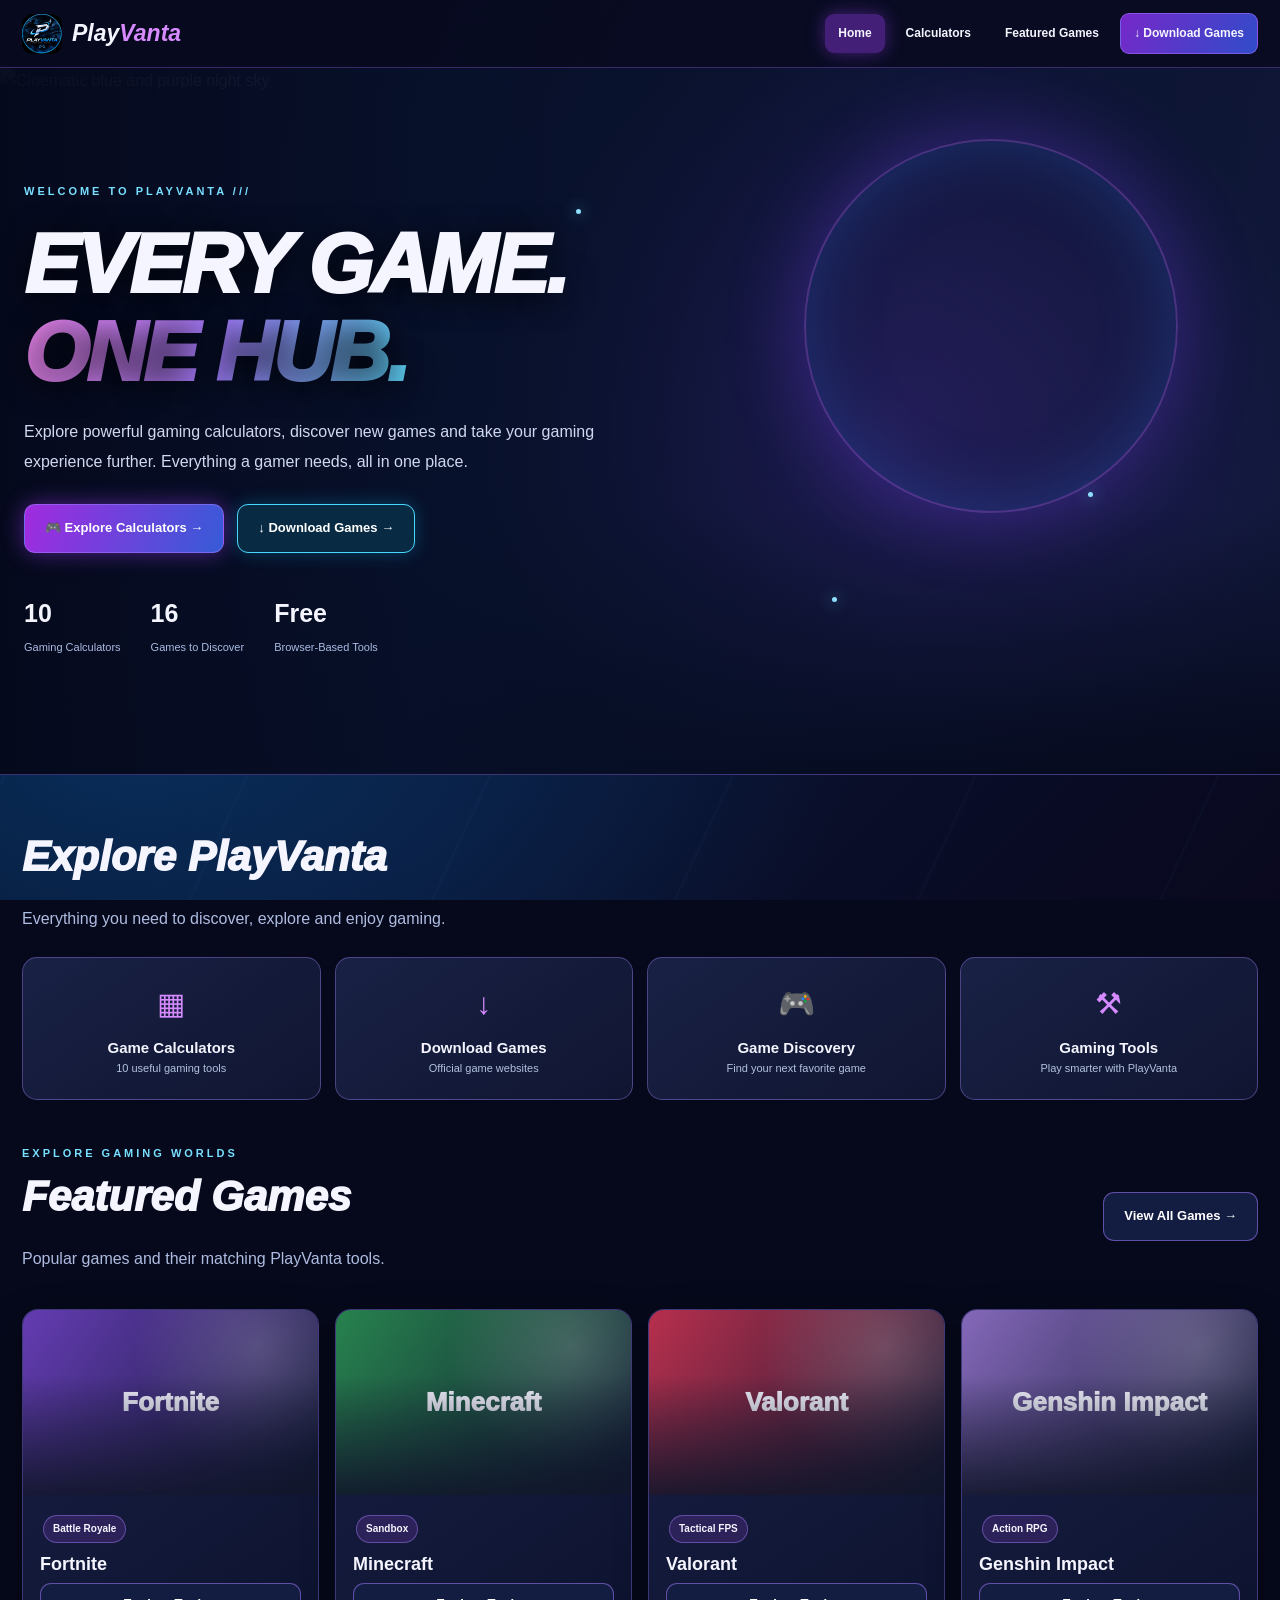
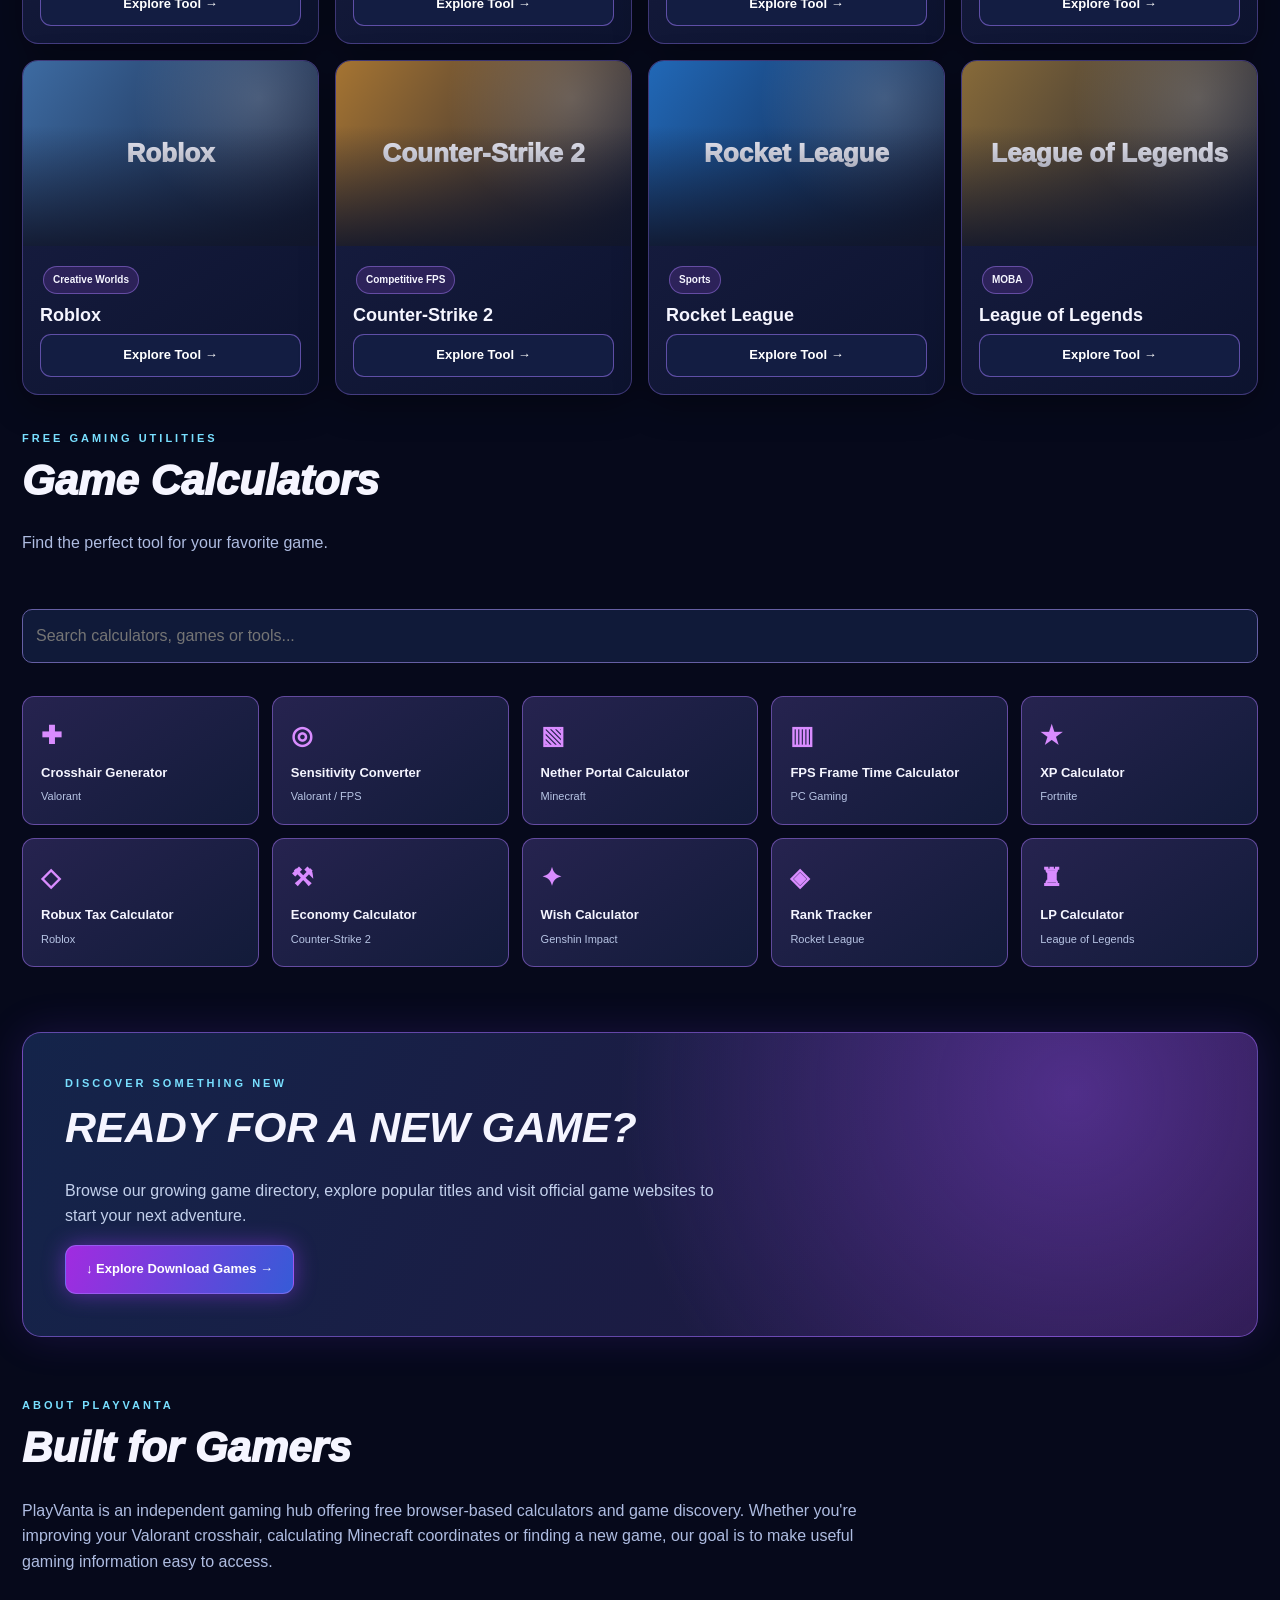
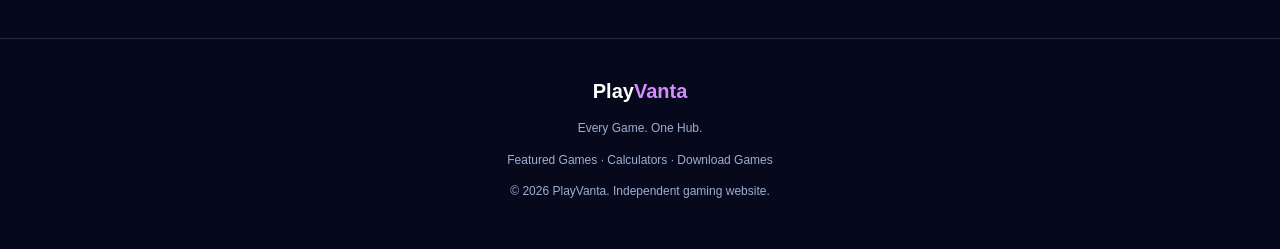
==== commit 7dd83fd7: "index.html" ====
--- a/index.html
+++ b/index.html
@@ -4,428 +4,381 @@
 <head>
 <meta charset="UTF-8">
 <meta name="viewport" content="width=device-width,initial-scale=1">
-<title>PlayVanta | Gaming Tools, Calculators & Game Discovery</title>
-<meta name="description" content="Explore free gaming calculators, discover popular PC and mobile games, and visit official download websites. Valorant, Minecraft, Fortnite, CS2 and more on PlayVanta.">
+<title>PlayVanta | Every Game. One Hub.</title>
+<meta name="description" content="PlayVanta brings free gaming calculators, featured games and official game discovery together. Explore Valorant, Minecraft, Fortnite, Roblox and more.">
 <meta name="robots" content="index,follow">
-<meta name="theme-color" content="#070b19">
+<meta name="theme-color" content="#080b20">
 <link rel="canonical" href="https://playvanta.github.io/">
 <link rel="icon" href="playvanta-logo.jpg">
+<link rel="stylesheet" href="playvanta-theme.css?v=6">
 <meta property="og:type" content="website">
 <meta property="og:title" content="PlayVanta | Every Game. One Hub.">
-<meta property="og:description" content="Free gaming tools, featured games and official game discovery links.">
+<meta property="og:description" content="Gaming calculators, featured games and official game downloads.">
 <meta property="og:url" content="https://playvanta.github.io/">
 <style>
-:root{
- --bg:#070b19;--panel:#101a30;--line:#2c3b5d;
- --text:#f0f5ff;--muted:#a5b8d6;
- --blue:#49bfff;--purple:#9b75ff
-}
-*{box-sizing:border-box}
-html{scroll-behavior:smooth}
-body{
- margin:0;background:var(--bg);color:var(--text);
- font-family:Inter,system-ui,-apple-system,Segoe UI,Arial,sans-serif
-}
-a{color:inherit;text-decoration:none}
-button,input{font:inherit}
-button{cursor:pointer}
-header{
- position:sticky;top:0;z-index:100;
- background:#080e20ee;backdrop-filter:blur(18px);
- border-bottom:1px solid #ffffff18
-}
-.nav{
- max-width:1280px;margin:auto;padding:14px 24px;
- display:flex;align-items:center;justify-content:space-between;gap:18px
-}
-.brand{
- display:flex;align-items:center;gap:11px;
- font-size:20px;font-weight:950;letter-spacing:1px
-}
-.brand img{width:40px;height:40px;object-fit:cover;border-radius:10px}
-.brand b{color:var(--blue)}
-.navlinks{display:flex;align-items:center;gap:23px;font-size:13px;font-weight:800}
-.navlinks a:hover{color:var(--blue)}
-.navlinks .download-nav{
- background:linear-gradient(120deg,#147fc8,#744de0);
- padding:12px 17px;border:1px solid #67c7ff70;
- border-radius:11px;color:white
-}
-.hero{
- min-height:680px;position:relative;overflow:hidden;isolation:isolate;
- display:flex;align-items:center;border-bottom:1px solid #ffffff18
-}
-.hero:before{
- content:"";position:absolute;inset:0;z-index:-4;
- background:
- radial-gradient(ellipse at 73% 45%,#4a2da47a,transparent 42%),
- radial-gradient(ellipse at 18% 80%,#087cba55,transparent 50%),
- linear-gradient(120deg,#070b19,#101b3b 65%,#080e23)
-}
-.hero:after{
- content:"";position:absolute;inset:-100%;z-index:-3;
- background:repeating-linear-gradient(110deg,transparent 0 100px,#4c9fff08 101px 103px,transparent 104px 190px);
- animation:moveGrid 27s linear infinite
-}
-@keyframes moveGrid{to{transform:translate(220px,130px)}}
-.hero-wrap{
- max-width:1280px;width:100%;margin:auto;padding:100px 24px;
- display:grid;grid-template-columns:1.12fr .88fr;gap:20px;
- align-items:center
-}
-.eyebrow{
- color:#82d4ff;font-size:11px;font-weight:900;
- letter-spacing:2.5px;text-transform:uppercase
-}
-.hero h1{
- font-size:clamp(47px,6.5vw,85px);
- letter-spacing:-3px;line-height:1.04;margin:18px 0 24px
-}
-.gradient{
- background:linear-gradient(90deg,#5fd1ff,#a98bff);
- -webkit-background-clip:text;background-clip:text;color:transparent
-}
-.hero p{color:#b5c7e5;font-size:16px;line-height:1.9;max-width:650px}
-.actions{display:flex;gap:13px;flex-wrap:wrap;margin-top:30px}
-.btn{
- display:inline-flex;align-items:center;justify-content:center;
- padding:15px 22px;border-radius:12px;
- border:1px solid #ffffff35;font-size:13px;font-weight:850;
- transition:transform .2s,filter .2s
-}
-.btn:hover{transform:translateY(-3px);filter:brightness(1.13)}
-.btn.primary{background:linear-gradient(120deg,#118cda,#7551e4);border-color:#6cc6ff80}
-.btn.secondary{background:#ffffff0c}
-.hero-stats{display:flex;gap:30px;flex-wrap:wrap;margin-top:45px}
-.hero-stats strong{display:block;font-size:25px}
-.hero-stats span{font-size:11px;color:#a0b4d4}
-.character-wrap{
- position:relative;width:100%;max-width:480px;
- margin:auto;filter:drop-shadow(0 20px 50px #00aaff35);
- animation:characterFloat 6s ease-in-out infinite
-}
-@keyframes characterFloat{
- 50%{transform:translateY(-20px)}
-}
-.character-wrap svg{display:block;width:100%;height:auto}
-.character-glow{
- position:absolute;inset:16%;border-radius:50%;
- background:#3577ff40;filter:blur(70px);z-index:-1
-}
-.energy-ring{
- position:absolute;inset:7%;border:2px solid #6f8bff55;
- border-radius:50%;box-shadow:0 0 55px #4e82ff35;
- animation:ringPulse 5s ease-in-out infinite;z-index:-1
-}
-@keyframes ringPulse{50%{transform:scale(1.07);opacity:.5}}
-.container{max-width:1280px;margin:auto;padding:75px 24px}
-.section-kicker{
- color:#7acaff;text-transform:uppercase;
- font-size:11px;font-weight:900;letter-spacing:2px
-}
-.section-title{
- font-size:clamp(29px,4vw,45px);letter-spacing:-1.4px;
- margin:12px 0 14px
-}
-.section-desc{color:var(--muted);line-height:1.85;max-width:750px}
-.section-head{
- display:flex;align-items:end;justify-content:space-between;
- gap:20px;flex-wrap:wrap;margin-bottom:30px
-}
-.featured-grid{
- display:grid;grid-template-columns:repeat(4,minmax(0,1fr));gap:18px
-}
-.game-card{
- position:relative;height:250px;overflow:hidden;
- border-radius:18px;border:1px solid #ffffff26;
- background:linear-gradient(135deg,var(--game-color,#1c487e),#10192f);
- transition:.3s
-}
-.game-card:hover{
- transform:translateY(-6px);border-color:#74caff90;
- box-shadow:0 20px 45px #0008
-}
-.game-card img{
- width:100%;height:100%;object-fit:cover;
- transition:transform .4s
-}
-.game-card:hover img{transform:scale(1.08)}
-.game-card:after{
- content:"";position:absolute;inset:0;
- background:linear-gradient(0deg,#060c1df5,transparent 72%)
-}
-.game-info{
- position:absolute;bottom:0;left:0;right:0;
- padding:20px;z-index:2
-}
-.game-info small{
- color:#b4d6ff;text-transform:uppercase;
- font-size:10px;font-weight:900;letter-spacing:1px
-}
-.game-info h3{margin:7px 0 0;font-size:21px}
-.game-fallback{
- position:absolute;inset:0;display:flex;align-items:center;
- justify-content:center;font-size:65px;font-weight:950;
- letter-spacing:-3px;color:#ffffff28
+.home-hero{
+  min-height:630px;
+}
+.home-hero .hero-art{
+  object-position:center 35%;
+}
+.home-hero .hero-shade{
+  background:
+    linear-gradient(90deg,#05091cf5 0%,#071029e8 32%,#07112a75 70%,#080b2055),
+    linear-gradient(0deg,#06091b,transparent 38%);
+}
+.home-hero .hero-inner{
+  padding-top:115px;
+  padding-bottom:115px;
+}
+.hero-stats{
+  display:flex;
+  flex-wrap:wrap;
+  gap:30px;
+  margin-top:40px;
+}
+.hero-stats strong{
+  display:block;
+  font-size:25px;
+}
+.hero-stats small{
+  color:#aabce2;
+  font-size:11px;
+}
+.featured-card .tile-image{
+  height:185px;
+}
+.featured-card .tile-image:after{
+  content:"";
+  position:absolute;
+  inset:0;
+  background:linear-gradient(0deg,#10152ae0,transparent 65%);
+  pointer-events:none;
+}
+.featured-card .tile-content h3{
+  font-size:18px;
 }
 .tool-search{
- width:100%;padding:16px 18px;margin:15px 0 25px;
- background:#111d35;border:1px solid #354a6e;
- border-radius:12px;color:white;outline:none
-}
-.tool-search:focus{border-color:#65c8ff}
-.tool-grid{
- display:grid;grid-template-columns:repeat(3,minmax(0,1fr));gap:18px
-}
-.tool-card{
- display:flex;flex-direction:column;min-height:235px;
- padding:24px;border-radius:18px;
- border:1px solid #ffffff1e;
- background:linear-gradient(145deg,#17223e,#0d1429);
- transition:.25s
-}
-.tool-card:hover{
- transform:translateY(-5px);border-color:#64baff80;
- box-shadow:0 15px 40px #0005
-}
-.tool-card small{
- color:#83caff;font-size:10px;font-weight:900;
- text-transform:uppercase;letter-spacing:1.4px
-}
-.tool-card h3{font-size:20px;margin:14px 0 10px}
-.tool-card p{color:#afc0dc;font-size:13px;line-height:1.75;flex:1}
-.tool-card a{
- display:block;text-align:center;margin-top:18px;
- padding:12px;border-radius:10px;background:#1b3155;
- border:1px solid #4c709b;font-size:12px;font-weight:850
-}
-.tool-card a:hover{background:#245184}
-.discovery{
- position:relative;overflow:hidden;margin-top:75px;
- padding:55px;border-radius:23px;border:1px solid #6b7ac160;
- background:
- radial-gradient(circle at 85% 35%,#7950db60,transparent 40%),
- linear-gradient(115deg,#14284c,#221a46)
-}
-.discovery:after{
- content:"";position:absolute;right:-70px;top:-80px;
- width:350px;height:350px;border-radius:50%;
- border:2px solid #8c8bff50;box-shadow:0 0 90px #5c63ef35;
- pointer-events:none
-}
-.discovery h2{font-size:clamp(32px,4vw,48px);margin:13px 0}
-.discovery p{max-width:650px;color:#bdcbe5;line-height:1.9}
-.discovery .btn{margin-top:20px}
-footer{
- padding:45px 24px;text-align:center;
- border-top:1px solid #ffffff1b;color:#9aacca;
- font-size:12px;line-height:1.9
-}
-footer strong{font-size:23px;color:#fff}
-footer strong span{color:var(--blue)}
-@media(max-width:1000px){
- .hero-wrap{grid-template-columns:1fr 0.8fr}
- .featured-grid{grid-template-columns:repeat(2,1fr)}
- .tool-grid{grid-template-columns:repeat(2,1fr)}
-}
-@media(max-width:700px){
- .nav{flex-wrap:wrap;padding:12px 16px}
- .brand{font-size:17px}
- .navlinks{gap:12px;font-size:11px;flex-wrap:wrap}
- .navlinks .download-nav{padding:9px 11px}
- .hero-wrap{grid-template-columns:1fr;padding:70px 20px}
- .hero h1{letter-spacing:-1.8px}
- .character-wrap{max-width:300px}
- .container{padding:50px 16px}
- .featured-grid,.tool-grid{grid-template-columns:1fr}
- .game-card{height:230px}
- .discovery{padding:30px}
-}
-@media(prefers-reduced-motion:reduce){
- *,*:before,*:after{animation:none!important;transition:none!important;scroll-behavior:auto!important}
+  margin:15px 0 8px;
+}
+.tool-tile .tool-icon{
+  display:block;
+  color:#d98cff;
+  font-size:25px;
+  margin-bottom:8px;
+}
+.hero-particle{
+  position:absolute;
+  width:5px;
+  height:5px;
+  background:#91dfff;
+  border-radius:50%;
+  box-shadow:0 0 15px #56dfff;
+  animation:particleFloat 6s ease-in-out infinite;
+  pointer-events:none;
+}
+@keyframes particleFloat{
+  50%{transform:translateY(-35px);opacity:.25}
 }
 </style>
 <script type="application/ld+json">
-{"@context":"https://schema.org","@type":"WebSite","name":"PlayVanta","url":"https://playvanta.github.io/","description":"Free gaming tools, calculators and game discovery."}
+{
+ "@context":"https://schema.org",
+ "@type":"WebSite",
+ "name":"PlayVanta",
+ "url":"https://playvanta.github.io/",
+ "description":"Free gaming calculators and game discovery."
+}
 </script>
 </head>
 <body>
 
-<header>
-<nav class="nav">
-<a href="index.html" class="brand">
+<header class="nav">
+<nav class="navinner" aria-label="Main navigation">
+<a class="brand" href="index.html">
 <img src="playvanta-logo.jpg" alt="PlayVanta logo">
-<span>PLAY<b>VANTA</b></span>
-</a>
-<div class="navlinks">
+<b>Play<span>Vanta</span></b>
+</a>
+<div class="links">
+<a class="active" href="index.html">Home</a>
+<a href="#tools">Calculators</a>
 <a href="#featured">Featured Games</a>
-<a href="#tools">Gaming Tools</a>
-<a class="download-nav" href="download-games.html">Download Games ↗</a>
+<a class="download-nav" href="download-games.html">↓ Download Games</a>
 </div>
 </nav>
 </header>
 
-<section class="hero">
-<div class="hero-wrap">
-<div>
-<div class="eyebrow">Welcome to PlayVanta</div>
-<h1>EVERY GAME.<br><span class="gradient">ONE HUB.</span></h1>
-<p>Discover new gaming worlds, master your favorite titles and explore powerful free gaming tools. From competitive shooters to creative adventures, everything starts here.</p>
+<section class="hero home-hero">
+<img
+ class="hero-art"
+ src="https://images.unsplash.com/photo-1519608487953-e999c86e7455?auto=format&fit=crop&w=1800&q=90"
+ alt="Cinematic blue and purple night sky">
+<div class="hero-shade"></div>
+
+<span class="hero-particle" style="top:20%;left:45%"></span>
+<span class="hero-particle" style="top:60%;left:85%;animation-delay:2s"></span>
+<span class="hero-particle" style="top:75%;left:65%;animation-delay:4s"></span>
+
+<div class="hero-inner">
+<div class="eyebrow">WELCOME TO PLAYVANTA ///</div>
+<h1>
+EVERY GAME.<br>
+<span class="gradient">ONE HUB.</span>
+</h1>
+<p>
+Explore powerful gaming calculators, discover new games and
+take your gaming experience further. Everything a gamer needs,
+all in one place.
+</p>
 <div class="actions">
-<a class="btn primary" href="#tools">Explore Gaming Tools →</a>
-<a class="btn secondary" href="download-games.html">Discover & Download Games ↗</a>
+<a class="btn primary" href="#tools">🎮 Explore Calculators →</a>
+<a class="btn cyan" href="download-games.html">↓ Download Games →</a>
 </div>
 <div class="hero-stats">
-<div><strong>10</strong><span>Gaming Calculators</span></div>
-<div><strong>16</strong><span>Games to Discover</span></div>
-<div><strong>Free</strong><span>Browser-Based Tools</span></div>
-</div>
-</div>
-
-<!-- ORIGINAL-STYLE ANIMATED CYBER CHARACTER -->
-<div class="character-wrap">
-<div class="character-glow"></div>
-<div class="energy-ring"></div>
-<svg viewBox="0 0 500 580" role="img" aria-label="Animated futuristic hooded cyber gamer illustration">
-<defs>
-<linearGradient id="hood" x1="0" y1="0" x2="1" y2="1">
-<stop stop-color="#273c75"/>
-<stop offset=".5" stop-color="#10162d"/>
-<stop offset="1" stop-color="#090d1c"/>
-</linearGradient>
-<linearGradient id="armor" x1="0" y1="0" x2="1" y2="1">
-<stop stop-color="#253d76"/>
-<stop offset=".55" stop-color="#111a36"/>
-<stop offset="1" stop-color="#080d1c"/>
-</linearGradient>
-<linearGradient id="visor" x1="0" x2="1">
-<stop stop-color="#37baff"/>
-<stop offset=".5" stop-color="#a8f6ff"/>
-<stop offset="1" stop-color="#6b67ff"/>
-</linearGradient>
-<filter id="glow"><feGaussianBlur stdDeviation="7"/></filter>
-</defs>
-<circle cx="250" cy="265" r="180" fill="none" stroke="#668aff" stroke-width="2" opacity=".3"/>
-<circle cx="250" cy="265" r="150" fill="none" stroke="#48caff" stroke-width="1" stroke-dasharray="10 16" opacity=".45"/>
-<path d="M80 570 Q85 430 155 405 L205 390 L295 390 L350 405 Q420 440 430 570Z" fill="url(#armor)" stroke="#385ba0" stroke-width="4"/>
-<path d="M125 570 L155 450 L195 420 L250 485 L305 420 L345 450 L375 570" fill="none" stroke="#3866b8" stroke-width="8" opacity=".7"/>
-<path d="M145 255 Q130 125 250 78 Q370 125 355 255 L330 350 L295 405 L205 405 L170 350Z" fill="url(#hood)" stroke="#4264a5" stroke-width="5"/>
-<path d="M185 245 Q190 165 250 150 Q310 165 315 245 L304 325 Q250 355 196 325Z" fill="#060c19" stroke="#243e70" stroke-width="4"/>
-<path d="M177 235 Q250 215 323 235 L309 265 Q250 282 191 265Z" fill="url(#visor)" opacity=".9"/>
-<path d="M177 235 Q250 215 323 235" fill="none" stroke="#7be7ff" stroke-width="7" filter="url(#glow)"/>
-<path d="M205 295 L250 308 L295 295 L286 335 L250 350 L214 335Z" fill="#162b4c" stroke="#4279bd" stroke-width="3"/>
-<path d="M227 315 L273 315" stroke="#65d9ff" stroke-width="4" opacity=".8"/>
-<path d="M165 210 L140 270 L155 345 L195 400" fill="none" stroke="#50caff" stroke-width="4" opacity=".65"/>
-<path d="M335 210 L360 270 L345 345 L305 400" fill="none" stroke="#786bff" stroke-width="4" opacity=".65"/>
-<path d="M215 430 L250 468 L285 430" fill="none" stroke="#53d6ff" stroke-width="5"/>
-<path d="M250 468 L250 560" stroke="#4d9eff" stroke-width="3"/>
-<path d="M160 465 L115 520 M340 465 L385 520" stroke="#5d9eff" stroke-width="5" opacity=".7"/>
-<circle cx="250" cy="495" r="10" fill="#53d6ff" filter="url(#glow)"/>
-<circle cx="250" cy="495" r="5" fill="#a9faff"/>
-<path d="M70 170 L115 170 L135 150 M365 145 L395 145 L420 120" fill="none" stroke="#51cfff" stroke-width="3" opacity=".7"/>
-<circle cx="70" cy="170" r="5" fill="#53dfff"/>
-<circle cx="420" cy="120" r="5" fill="#a288ff"/>
-</svg>
-</div>
-</div>
-</section>
-
-<main>
-<section class="container" id="featured">
+<div><strong>10</strong><small>Gaming Calculators</small></div>
+<div><strong>16</strong><small>Games to Discover</small></div>
+<div><strong>Free</strong><small>Browser-Based Tools</small></div>
+</div>
+</div>
+</section>
+
+<main class="wrap">
+
+<section aria-labelledby="exploreTitle">
+<h2 class="section-title" id="exploreTitle">Explore PlayVanta</h2>
+<p class="muted">Everything you need to discover, explore and enjoy gaming.</p>
+<div class="quick-grid">
+<a class="quick-card" href="#tools">
+<span class="quick-icon">▦</span>
+<strong>Game Calculators</strong>
+<small>10 useful gaming tools</small>
+</a>
+<a class="quick-card" href="download-games.html">
+<span class="quick-icon">↓</span>
+<strong>Download Games</strong>
+<small>Official game websites</small>
+</a>
+<a class="quick-card" href="#featured">
+<span class="quick-icon">🎮</span>
+<strong>Game Discovery</strong>
+<small>Find your next favorite game</small>
+</a>
+<a class="quick-card" href="#tools">
+<span class="quick-icon">⚒</span>
+<strong>Gaming Tools</strong>
+<small>Play smarter with PlayVanta</small>
+</a>
+</div>
+</section>
+
+<section id="featured" aria-labelledby="featuredTitle">
 <div class="section-head">
 <div>
-<div class="section-kicker">Explore Gaming Worlds</div>
-<h2 class="section-title">Featured Games</h2>
-<p class="section-desc">Explore popular games and find tools made for your favorite worlds.</p>
-</div>
-<a class="btn secondary" href="download-games.html">View All Games →</a>
-</div>
-<div class="featured-grid" id="featuredGrid"></div>
-</section>
-
-<section class="container" id="tools">
-<div class="section-kicker">Free Gaming Utilities</div>
-<h2 class="section-title">Gaming Tools & Calculators</h2>
-<p class="section-desc">Fine-tune your setup, plan progression and understand game mechanics with free PlayVanta calculators.</p>
-<input id="toolSearch" class="tool-search" type="search" placeholder="Search tools, games or calculators..." aria-label="Search gaming tools">
-<div class="tool-grid" id="toolGrid"></div>
-<p id="empty" style="display:none;color:#afc2df">No matching tools found.</p>
-
-<div class="discovery">
-<div class="section-kicker">New on PlayVanta</div>
+<div class="eyebrow">EXPLORE GAMING WORLDS</div>
+<h2 class="section-title" id="featuredTitle">Featured Games</h2>
+<p class="muted">Popular games and their matching PlayVanta tools.</p>
+</div>
+<a class="btn" href="download-games.html">View All Games →</a>
+</div>
+<div class="grid" id="featuredGrid"></div>
+</section>
+
+<section id="tools" aria-labelledby="toolsTitle">
+<div class="section-head">
+<div>
+<div class="eyebrow">FREE GAMING UTILITIES</div>
+<h2 class="section-title" id="toolsTitle">Game Calculators</h2>
+<p class="muted">Find the perfect tool for your favorite game.</p>
+</div>
+</div>
+<input
+ class="tool-search"
+ id="toolSearch"
+ type="search"
+ placeholder="Search calculators, games or tools..."
+ aria-label="Search gaming calculators">
+<div class="tools-grid" id="toolsGrid"></div>
+<p id="noTools" class="muted" hidden>No matching calculators found.</p>
+</section>
+
+<section class="feature-banner" style="margin-top:65px">
+<div class="eyebrow">DISCOVER SOMETHING NEW</div>
 <h2>READY FOR A NEW GAME?</h2>
-<p>Explore our growing collection of games, discover your next adventure and visit official publisher or store websites to start playing.</p>
-<a class="btn primary" href="download-games.html">Discover & Download Games →</a>
-</div>
+<p>
+Browse our growing game directory, explore popular titles
+and visit official game websites to start your next adventure.
+</p>
+<a class="btn primary" href="download-games.html">↓ Explore Download Games →</a>
+</section>
+
+<section style="margin-top:60px;max-width:850px">
+<div class="eyebrow">ABOUT PLAYVANTA</div>
+<h2 class="section-title">Built for Gamers</h2>
+<p class="muted">
+PlayVanta is an independent gaming hub offering free browser-based
+calculators and game discovery. Whether you're improving your
+Valorant crosshair, calculating Minecraft coordinates or finding
+a new game, our goal is to make useful gaming information
+easy to access.
+</p>
 </section>
 </main>
 
 <footer>
-<strong>PLAY<span>VANTA</span></strong>
+<strong>Play<span>Vanta</span></strong>
 <p>Every Game. One Hub.</p>
-<p><a href="#featured">Featured Games</a> · <a href="#tools">Gaming Tools</a> · <a href="download-games.html">Download Games</a></p>
-<p>© <span id="year"></span> PlayVanta. Independent fan-made gaming website.</p>
+<p>
+<a href="#featured">Featured Games</a> ·
+<a href="#tools">Calculators</a> ·
+<a href="download-games.html">Download Games</a>
+</p>
+<p>© <span id="year"></span> PlayVanta. Independent gaming website.</p>
 </footer>
 
 <script>
-const featured=[
- {name:"Valorant",genre:"Tactical FPS",color:"#a63b52",image:"https://media.valorant-api.com/agents/add6443a-41bd-e414-f6ad-e58d267f4e95/fullportrait.png",link:"valorant-crosshair-generator.html"},
- {name:"Minecraft",genre:"Sandbox",color:"#338553",image:"https://cdn.cloudflare.steamstatic.com/steam/apps/1672970/header.jpg",link:"minecraft-nether-calculator.html"},
- {name:"Fortnite",genre:"Battle Royale",color:"#6747a8",image:"https://cdn2.unrealengine.com/fortnite-chapter-5-season-1-key-art-1920x1080-1920x1080-8d7b0c0a1c2b.jpg",link:"fortnite-xp-calculator.html"},
- {name:"Roblox",genre:"Creative Worlds",color:"#426b99",image:"https://prod.assets.earlygamecdn.com/images/RobloxActiveCodes_2023-04-03-130932_hzxi.jpg?transform=Article+Webp",link:"roblox-robux-tax-calculator.html"},
- {name:"Counter-Strike 2",genre:"Competitive FPS",color:"#a46b32",image:"https://cdn.cloudflare.steamstatic.com/steam/apps/730/header.jpg",link:"cs2-economy-calculator.html"},
- {name:"Genshin Impact",genre:"Action RPG",color:"#7961b5",image:"https://static.animecorner.me/2021/07/genshin-impact-packshot-01-en-18jun21.jpg",link:"genshin-wish-calculator.html"},
- {name:"Rocket League",genre:"Competitive Sports",color:"#2d70bb",image:"https://cdn.cloudflare.steamstatic.com/steam/apps/252950/header.jpg",link:"rocket-league-rank-tracker.html"},
- {name:"League of Legends",genre:"MOBA",color:"#866b39",image:"https://ddragon.leagueoflegends.com/cdn/img/champion/splash/Ahri_0.jpg",link:"lol-lp-calculator.html"}
+const featuredGames=[
+{
+ name:"Fortnite",
+ genre:"Battle Royale",
+ color:"#643cb2",
+ image:"https://cdn2.unrealengine.com/fortnite-og-social-1920x1080-1920x1080-3c6a5b3e0e5a.jpg",
+ link:"fortnite-xp-calculator.html"
+},
+{
+ name:"Minecraft",
+ genre:"Sandbox",
+ color:"#27824e",
+ image:"https://shared.fastly.steamstatic.com/store_item_assets/steam/apps/1672970/header.jpg",
+ link:"minecraft-nether-calculator.html"
+},
+{
+ name:"Valorant",
+ genre:"Tactical FPS",
+ color:"#b72f4d",
+ image:"https://media.valorant-api.com/agents/add6443a-41bd-e414-f6ad-e58d267f4e95/fullportrait.png",
+ link:"valorant-crosshair-generator.html"
+},
+{
+ name:"Genshin Impact",
+ genre:"Action RPG",
+ color:"#8468b9",
+ image:"https://static.animecorner.me/2021/07/genshin-impact-packshot-01-en-18jun21.jpg",
+ link:"genshin-wish-calculator.html"
+},
+{
+ name:"Roblox",
+ genre:"Creative Worlds",
+ color:"#3d6ba2",
+ image:"https://images.rbxcdn.com/076d146437ffc79cebc36bf2ded91196.jpg",
+ link:"roblox-robux-tax-calculator.html"
+},
+{
+ name:"Counter-Strike 2",
+ genre:"Competitive FPS",
+ color:"#a57432",
+ image:"https://shared.fastly.steamstatic.com/store_item_assets/steam/apps/730/header.jpg",
+ link:"cs2-economy-calculator.html"
+},
+{
+ name:"Rocket League",
+ genre:"Sports",
+ color:"#2168b7",
+ image:"https://shared.fastly.steamstatic.com/store_item_assets/steam/apps/252950/header.jpg",
+ link:"rocket-league-rank-tracker.html"
+},
+{
+ name:"League of Legends",
+ genre:"MOBA",
+ color:"#876a39",
+ image:"https://ddragon.leagueoflegends.com/cdn/img/champion/splash/Ahri_0.jpg",
+ link:"lol-lp-calculator.html"
+}
 ];
 
-const tools=[
- ["Valorant","Crosshair Generator","Customize crosshairs, preview designs and experiment with presets.","valorant-crosshair-generator.html"],
- ["Valorant / FPS","Sensitivity Converter","Convert sensitivity between Valorant, CS2, Apex and Overwatch.","valorant-sensitivity-converter.html"],
- ["Minecraft","Nether Portal Calculator","Convert Overworld and Nether coordinates using the 8:1 rule.","minecraft-nether-calculator.html"],
- ["PC Gaming","FPS & Frame Time Calculator","Convert FPS to milliseconds and understand frame pacing.","fps-frame-time-calculator.html"],
- ["Fortnite","XP Calculator","Estimate XP, matches and days needed to reach your target level.","fortnite-xp-calculator.html"],
- ["Roblox","Robux Tax Calculator","Estimate Robux received after fees and calculate reverse prices.","roblox-robux-tax-calculator.html"],
- ["Counter-Strike 2","Economy Calculator","Plan weapons, armor and utility for your next buy round.","cs2-economy-calculator.html"],
- ["Genshin Impact","Wish Calculator","Calculate Primogems, wishes and character-banner planning goals.","genshin-wish-calculator.html"],
- ["Rocket League","Rank Tracker","Estimate MMR progress and games needed to reach a rating goal.","rocket-league-rank-tracker.html"],
- ["League of Legends","LP Calculator","Estimate ranked progress using win rates and LP changes.","lol-lp-calculator.html"]
+const calculators=[
+["Valorant","Crosshair Generator","valorant-crosshair-generator.html","✚"],
+["Valorant / FPS","Sensitivity Converter","valorant-sensitivity-converter.html","◎"],
+["Minecraft","Nether Portal Calculator","minecraft-nether-calculator.html","▧"],
+["PC Gaming","FPS Frame Time Calculator","fps-frame-time-calculator.html","▥"],
+["Fortnite","XP Calculator","fortnite-xp-calculator.html","★"],
+["Roblox","Robux Tax Calculator","roblox-robux-tax-calculator.html","◇"],
+["Counter-Strike 2","Economy Calculator","cs2-economy-calculator.html","⚒"],
+["Genshin Impact","Wish Calculator","genshin-wish-calculator.html","✦"],
+["Rocket League","Rank Tracker","rocket-league-rank-tracker.html","◈"],
+["League of Legends","LP Calculator","lol-lp-calculator.html","♜"]
 ];
 
-function makeFeatured(g){
+function createFeatured(game){
+ const card=document.createElement("article");
+ card.className="tile featured-card";
+ const imageBox=document.createElement("div");
+ imageBox.className="tile-image";
+ imageBox.style.setProperty("--game-color",game.color);
+
+ const fallback=document.createElement("div");
+ fallback.className="game-image-fallback";
+ fallback.textContent=game.name;
+ imageBox.append(fallback);
+
+ if(game.image){
+  const img=document.createElement("img");
+  img.src=game.image;
+  img.alt=game.name+" artwork";
+  img.loading="lazy";
+  img.style.position="absolute";
+  img.style.inset="0";
+  img.onerror=()=>img.remove();
+  imageBox.append(img);
+ }
+
+ const content=document.createElement("div");
+ content.className="tile-content";
+ const genre=document.createElement("small");
+ genre.className="pill";
+ genre.textContent=game.genre;
+ const title=document.createElement("h3");
+ title.textContent=game.name;
+ const link=document.createElement("a");
+ link.className="btn";
+ link.href=game.link;
+ link.textContent="Explore Tool →";
+ content.append(genre,title,link);
+ card.append(imageBox,content);
+ return card;
+}
+
+document.getElementById("featuredGrid")
+ .replaceChildren(...featuredGames.map(createFeatured));
+
+const toolsGrid=document.getElementById("toolsGrid");
+
+calculators.forEach(([game,title,href,symbol])=>{
  const a=document.createElement("a");
- a.className="game-card";a.href=g.link;
- a.style.setProperty("--game-color",g.color);
- const fallback=document.createElement("div");
- fallback.className="game-fallback";fallback.textContent=g.name.slice(0,2).toUpperCase();
- const img=document.createElement("img");
- img.src=g.image;img.alt=g.name+" artwork";img.loading="lazy";
- img.onerror=()=>img.remove();
- const info=document.createElement("div");info.className="game-info";
- const small=document.createElement("small");small.textContent=g.genre;
- const h=document.createElement("h3");h.textContent=g.name+" →";
- info.append(small,h);a.append(fallback,img,info);
- return a;
-}
-document.getElementById("featuredGrid").replaceChildren(...featured.map(makeFeatured));
-
-const toolGrid=document.getElementById("toolGrid");
-tools.forEach(([game,name,description,link])=>{
- const card=document.createElement("article");card.className="tool-card";
- const tag=document.createElement("small");tag.textContent=game;
- const h=document.createElement("h3");h.textContent=name;
- const p=document.createElement("p");p.textContent=description;
- const a=document.createElement("a");a.href=link;a.textContent="Open Tool →";
- card.append(tag,h,p,a);toolGrid.append(card);
+ a.className="tool-tile";
+ a.href=href;
+ const icon=document.createElement("span");
+ icon.className="tool-icon";
+ icon.textContent=symbol;
+ const name=document.createElement("span");
+ name.textContent=title;
+ const small=document.createElement("small");
+ small.textContent=game;
+ a.append(icon,name,small);
+ toolsGrid.append(a);
 });
-document.getElementById("toolSearch").addEventListener("input",e=>{
- const q=e.target.value.toLowerCase().trim();let visible=0;
- [...toolGrid.children].forEach(card=>{
-  const match=card.textContent.toLowerCase().includes(q);
-  card.style.display=match?"":"none";if(match)visible++;
+
+document.getElementById("toolSearch")
+ .addEventListener("input",event=>{
+ const query=event.target.value.trim().toLowerCase();
+ let visible=0;
+ [...toolsGrid.children].forEach(card=>{
+  const match=card.textContent.toLowerCase().includes(query);
+  card.style.display=match?"":"none";
+  if(match)visible++;
  });
- document.getElementById("empty").style.display=visible?"none":"block";
+ document.getElementById("noTools").hidden=visible!==0;
 });
+
 document.getElementById("year").textContent=new Date().getFullYear();
 </script>
 </body>
--- a/playvanta-theme.css
+++ b/playvanta-theme.css
@@ -0,0 +1,553 @@
+
+:root {
+  --bg:#06091b;
+  --panel:#101932;
+  --panel2:#182044;
+  --text:#f5f5ff;
+  --muted:#aebce1;
+  --purple:#b76aff;
+  --blue:#52d5ff;
+  --line:#8168d46b;
+}
+*{box-sizing:border-box}
+html{scroll-behavior:smooth}
+body{
+  margin:0;
+  background:#06091b;
+  color:var(--text);
+  font-family:Inter,Segoe UI,Arial,sans-serif;
+  line-height:1.6;
+}
+a{color:inherit;text-decoration:none}
+button,input,select{font:inherit}
+button{cursor:pointer}
+img{max-width:100%}
+body:before{
+  content:"";
+  position:fixed;
+  inset:0;
+  z-index:-2;
+  background:
+    radial-gradient(ellipse at 80% 15%,#45217e66,transparent 45%),
+    radial-gradient(ellipse at 10% 80%,#085fa966,transparent 45%),
+    linear-gradient(135deg,#050819,#0a1230 60%,#09081e);
+}
+body:after{
+  content:"";
+  position:fixed;
+  inset:0;
+  z-index:-1;
+  pointer-events:none;
+  background:repeating-linear-gradient(
+    115deg,
+    transparent 0 110px,
+    #75aaff07 111px 113px,
+    transparent 114px 220px
+  );
+  animation:backgroundMove 25s linear infinite;
+}
+@keyframes backgroundMove{
+  to{transform:translate(100px,90px)}
+}
+
+/* NAVIGATION */
+.nav{
+  position:sticky;
+  top:0;
+  z-index:100;
+  background:#080b20eb;
+  border-bottom:1px solid #9d6cff55;
+  backdrop-filter:blur(20px);
+}
+.navinner{
+  max-width:1280px;
+  margin:auto;
+  padding:13px 22px;
+  display:flex;
+  align-items:center;
+  justify-content:space-between;
+  gap:18px;
+}
+.brand{
+  display:flex;
+  align-items:center;
+  gap:10px;
+  font-size:23px;
+  font-weight:950;
+  font-style:italic;
+}
+.brand img{
+  width:40px;
+  height:40px;
+  object-fit:cover;
+  border-radius:10px;
+}
+.brand span{color:#d78aff}
+.links{
+  display:flex;
+  align-items:center;
+  flex-wrap:wrap;
+  gap:8px;
+}
+.links a{
+  padding:10px 13px;
+  border-radius:9px;
+  font-size:12px;
+  font-weight:800;
+  transition:.25s;
+}
+.links a:hover,
+.links .active{
+  background:#8838d877;
+  box-shadow:0 0 18px #a344ff66;
+}
+.links .download-nav{
+  border:1px solid #a974ff88;
+  background:linear-gradient(120deg,#7628c9,#304cc9);
+}
+
+/* CINEMATIC HERO */
+.hero{
+  position:relative;
+  isolation:isolate;
+  overflow:hidden;
+  min-height:570px;
+  display:flex;
+  align-items:center;
+  border-bottom:1px solid #9e75ff55;
+  background:
+    radial-gradient(circle at 70% 50%,#6938ca77,transparent 43%),
+    linear-gradient(120deg,#080c24,#15204a);
+}
+.hero-art{
+  position:absolute;
+  inset:0;
+  width:100%;
+  height:100%;
+  object-fit:cover;
+  object-position:center;
+  z-index:-3;
+  opacity:.58;
+}
+.hero-shade{
+  position:absolute;
+  inset:0;
+  z-index:-2;
+  background:
+    linear-gradient(90deg,#06091bf5 0%,#070b1ad9 35%,#0a0b2380 70%,#080b1a66),
+    linear-gradient(0deg,#06091b 0%,transparent 35%);
+}
+.hero:after{
+  content:"";
+  position:absolute;
+  right:8%;
+  top:10%;
+  width:370px;
+  height:370px;
+  border:2px solid #b468ff55;
+  border-radius:50%;
+  box-shadow:
+    0 0 80px #7c45ff55,
+    inset 0 0 70px #377aff44;
+  animation:portalPulse 6s ease-in-out infinite;
+  z-index:-1;
+  pointer-events:none;
+}
+@keyframes portalPulse{
+  50%{transform:scale(1.08);opacity:.55}
+}
+.hero-inner{
+  position:relative;
+  max-width:1280px;
+  width:100%;
+  margin:auto;
+  padding:95px 24px;
+}
+.eyebrow{
+  color:#78dfff;
+  font-size:11px;
+  letter-spacing:3px;
+  text-transform:uppercase;
+  font-weight:900;
+}
+.hero h1{
+  max-width:790px;
+  margin:20px 0;
+  font-size:clamp(43px,6.5vw,84px);
+  font-weight:1000;
+  font-style:italic;
+  letter-spacing:-3px;
+  line-height:1.06;
+  text-shadow:0 5px 30px #000b;
+}
+.gradient{
+  background:linear-gradient(100deg,#ff8fff,#a47cff,#5edcff);
+  background-clip:text;
+  -webkit-background-clip:text;
+  color:transparent;
+}
+.hero p{
+  max-width:590px;
+  font-size:16px;
+  color:#d1d9f1;
+  line-height:1.85;
+}
+.actions{
+  display:flex;
+  flex-wrap:wrap;
+  gap:13px;
+  margin-top:28px;
+}
+.btn{
+  display:inline-flex;
+  align-items:center;
+  justify-content:center;
+  border:1px solid #a17dff88;
+  background:#131d42;
+  color:white;
+  border-radius:11px;
+  padding:13px 20px;
+  font-size:13px;
+  font-weight:850;
+  transition:.25s;
+}
+.btn.primary{
+  background:linear-gradient(110deg,#a12be0,#365bd7);
+  box-shadow:0 0 22px #a13dff77;
+}
+.btn.cyan{
+  background:#082b43;
+  border-color:#48d8ff;
+  box-shadow:0 0 18px #00c8ff44;
+}
+.btn:hover{
+  transform:translateY(-3px);
+  filter:brightness(1.18);
+}
+
+/* LAYOUT */
+.wrap{
+  max-width:1280px;
+  margin:auto;
+  padding:48px 22px;
+}
+.section-title{
+  font-size:clamp(27px,3.5vw,42px);
+  font-weight:950;
+  font-style:italic;
+  margin:0 0 9px;
+}
+.muted{color:var(--muted)}
+.section-head{
+  display:flex;
+  justify-content:space-between;
+  align-items:center;
+  gap:20px;
+  flex-wrap:wrap;
+  margin-bottom:22px;
+}
+.panel,.tile{
+  border:1px solid var(--line);
+  border-radius:16px;
+  background:linear-gradient(145deg,#1b2148ef,#0d1430ef);
+  box-shadow:0 10px 35px #0005;
+  overflow:hidden;
+}
+.panel{padding:25px}
+.grid{
+  display:grid;
+  grid-template-columns:repeat(4,minmax(0,1fr));
+  gap:16px;
+  margin:22px 0 35px;
+}
+.tile{
+  transition:.3s;
+}
+.tile:hover{
+  transform:translateY(-6px);
+  border-color:#bd80ff;
+  box-shadow:0 15px 40px #0008,0 0 20px #8145d944;
+}
+.tile-image{
+  position:relative;
+  height:170px;
+  overflow:hidden;
+  background:linear-gradient(135deg,#44327c,#0d5e96);
+}
+.tile-image img{
+  width:100%;
+  height:100%;
+  object-fit:cover;
+  display:block;
+  transition:transform .4s;
+}
+.tile:hover img{transform:scale(1.07)}
+.tile-content{padding:17px}
+.tile h3{font-size:19px;margin:4px 0}
+.tile p{font-size:12px;color:#b6c3e2;margin:7px 0 13px}
+.tile .btn{width:100%;padding:10px}
+
+/* QUICK ACCESS */
+.quick-grid{
+  display:grid;
+  grid-template-columns:repeat(4,1fr);
+  gap:14px;
+  margin:25px 0 45px;
+}
+.quick-card{
+  text-align:center;
+  padding:22px 14px;
+  border-radius:15px;
+  border:1px solid #8d75dc77;
+  background:linear-gradient(145deg,#1b2449e8,#111733ec);
+  transition:.25s;
+}
+.quick-card:hover{
+  transform:translateY(-5px);
+  border-color:#c77aff;
+  box-shadow:0 0 25px #8d46ff55;
+}
+.quick-icon{
+  display:block;
+  font-size:30px;
+  margin-bottom:8px;
+  color:#d68aff;
+}
+.quick-card strong{display:block;font-size:15px}
+.quick-card small{display:block;color:#b2c2df;font-size:11px}
+
+/* TOOLS */
+.tools-grid{
+  display:grid;
+  grid-template-columns:repeat(5,minmax(0,1fr));
+  gap:13px;
+  margin:25px 0;
+}
+.tool-tile{
+  display:block;
+  padding:18px;
+  min-height:95px;
+  border:1px solid #9168db99;
+  border-radius:12px;
+  background:linear-gradient(145deg,#26234f,#121b39);
+  font-weight:850;
+  font-size:13px;
+  transition:.25s;
+}
+.tool-tile:hover{
+  transform:translateY(-4px);
+  background:#39246b;
+  box-shadow:0 0 22px #9346e755;
+}
+.tool-tile small{
+  display:block;
+  margin-top:5px;
+  color:#b7c4e4;
+  font-size:11px;
+  font-weight:400;
+}
+
+/* SEARCH AND FILTERS */
+.filters{
+  display:grid;
+  grid-template-columns:1.5fr 1fr 1fr 1fr;
+  gap:12px;
+  margin:25px 0;
+}
+input,select{
+  width:100%;
+  min-width:0;
+  background:#101a39;
+  color:white;
+  border:1px solid #655fa4;
+  border-radius:10px;
+  padding:13px;
+  outline:none;
+}
+input:focus,select:focus{border-color:#68d7ff}
+select option{background:#101a39}
+.pill{
+  display:inline-block;
+  font-size:10px;
+  font-weight:800;
+  padding:5px 9px;
+  border:1px solid #a87cfa77;
+  border-radius:30px;
+  background:#61389a55;
+  margin:3px;
+}
+
+/* GAME DOWNLOAD CARDS */
+.game-card{
+  display:flex;
+  flex-direction:column;
+}
+.game-card .tile-content{
+  display:flex;
+  flex-direction:column;
+  flex:1;
+}
+.game-card .description{flex:1}
+.game-actions{
+  display:grid;
+  gap:8px;
+  margin-top:12px;
+}
+.game-image-fallback{
+  display:grid;
+  place-items:center;
+  height:100%;
+  padding:15px;
+  text-align:center;
+  font-weight:950;
+  font-size:26px;
+  background:
+    radial-gradient(circle at 80% 20%,#ffffff30,transparent 45%),
+    linear-gradient(125deg,var(--game-color,#413a89),#101832);
+}
+
+/* CALCULATOR STYLES FOR FUTURE BATCHES */
+.form-grid{
+  display:grid;
+  grid-template-columns:repeat(2,minmax(0,1fr));
+  gap:14px;
+}
+label{
+  display:block;
+  margin:12px 0 6px;
+  color:#d0d7f2;
+  font-size:12px;
+  font-weight:800;
+}
+.result{
+  background:#091a35;
+  border:1px solid #4d9ad1;
+  border-radius:12px;
+  padding:20px;
+  margin-top:20px;
+  min-height:65px;
+  white-space:pre-wrap;
+  font-size:18px;
+  font-weight:800;
+}
+.tool-layout{
+  display:grid;
+  grid-template-columns:1.2fr .8fr;
+  gap:20px;
+}
+.tool-preview{
+  min-height:290px;
+  display:grid;
+  place-items:center;
+  background:radial-gradient(circle,#1b3e69,#090d21);
+  border:1px solid #5e6db2;
+  border-radius:13px;
+  position:relative;
+}
+.crosshair{
+  position:relative;
+  width:130px;
+  height:130px;
+}
+.crosshair i{
+  position:absolute;
+  background:var(--cross,#00ffff);
+  box-shadow:0 0 6px var(--cross,#00ffff);
+}
+.crosshair .t,.crosshair .b{
+  width:var(--thick,3px);
+  height:var(--len,17px);
+  left:50%;
+  transform:translateX(-50%);
+}
+.crosshair .t{bottom:calc(50% + var(--gap,7px))}
+.crosshair .b{top:calc(50% + var(--gap,7px))}
+.crosshair .l,.crosshair .r{
+  height:var(--thick,3px);
+  width:var(--len,17px);
+  top:50%;
+  transform:translateY(-50%);
+}
+.crosshair .l{right:calc(50% + var(--gap,7px))}
+.crosshair .r{left:calc(50% + var(--gap,7px))}
+.crosshair .dot{
+  width:var(--thick,3px);
+  height:var(--thick,3px);
+  left:50%;
+  top:50%;
+  transform:translate(-50%,-50%);
+}
+.faq details{
+  border-bottom:1px solid #ffffff25;
+  padding:15px 0;
+}
+.faq summary{cursor:pointer;font-weight:850}
+.faq p{color:var(--muted)}
+.accent-red .hero{
+  background:linear-gradient(120deg,#160917,#361020);
+}
+.accent-green .hero{
+  background:linear-gradient(120deg,#081b16,#153b2c);
+}
+.accent-orange .hero{
+  background:linear-gradient(120deg,#21120d,#34271a);
+}
+
+/* FEATURE BANNER */
+.feature-banner{
+  position:relative;
+  overflow:hidden;
+  padding:42px;
+  border:1px solid #a36bff88;
+  border-radius:19px;
+  background:
+    radial-gradient(circle at 85% 20%,#8948dd77,transparent 42%),
+    linear-gradient(115deg,#14244a,#21153e);
+  box-shadow:0 0 40px #6730d733;
+}
+.feature-banner h2{
+  font-size:clamp(27px,4vw,43px);
+  font-style:italic;
+  margin:0 0 10px;
+}
+.feature-banner p{max-width:680px;color:#c3d0ec}
+footer{
+  border-top:1px solid #ffffff24;
+  padding:36px 20px;
+  text-align:center;
+  color:#9cafd3;
+  font-size:12px;
+}
+footer strong{font-size:20px;color:white}
+footer strong span{color:#d58aff}
+
+/* RESPONSIVE */
+@media(max-width:1050px){
+  .grid{grid-template-columns:repeat(2,1fr)}
+  .tools-grid{grid-template-columns:repeat(3,1fr)}
+  .tool-layout{grid-template-columns:1fr}
+}
+@media(max-width:700px){
+  .navinner{flex-wrap:wrap;padding:12px 16px}
+  .brand{font-size:19px}
+  .links{gap:3px}
+  .links a{font-size:11px;padding:8px}
+  .hero{min-height:490px}
+  .hero-inner{padding:65px 20px}
+  .hero h1{letter-spacing:-1.5px}
+  .hero:after{width:250px;height:250px;right:-90px}
+  .hero-art{opacity:.38}
+  .wrap{padding:35px 16px}
+  .quick-grid{grid-template-columns:repeat(2,1fr)}
+  .grid,.tools-grid,.form-grid{grid-template-columns:1fr}
+  .filters{grid-template-columns:1fr}
+  .feature-banner{padding:26px}
+  .tile-image{height:200px}
+}
+@media(prefers-reduced-motion:reduce){
+  *,*:before,*:after{
+    animation:none!important;
+    scroll-behavior:auto!important;
+    transition:none!important;
+  }
+}
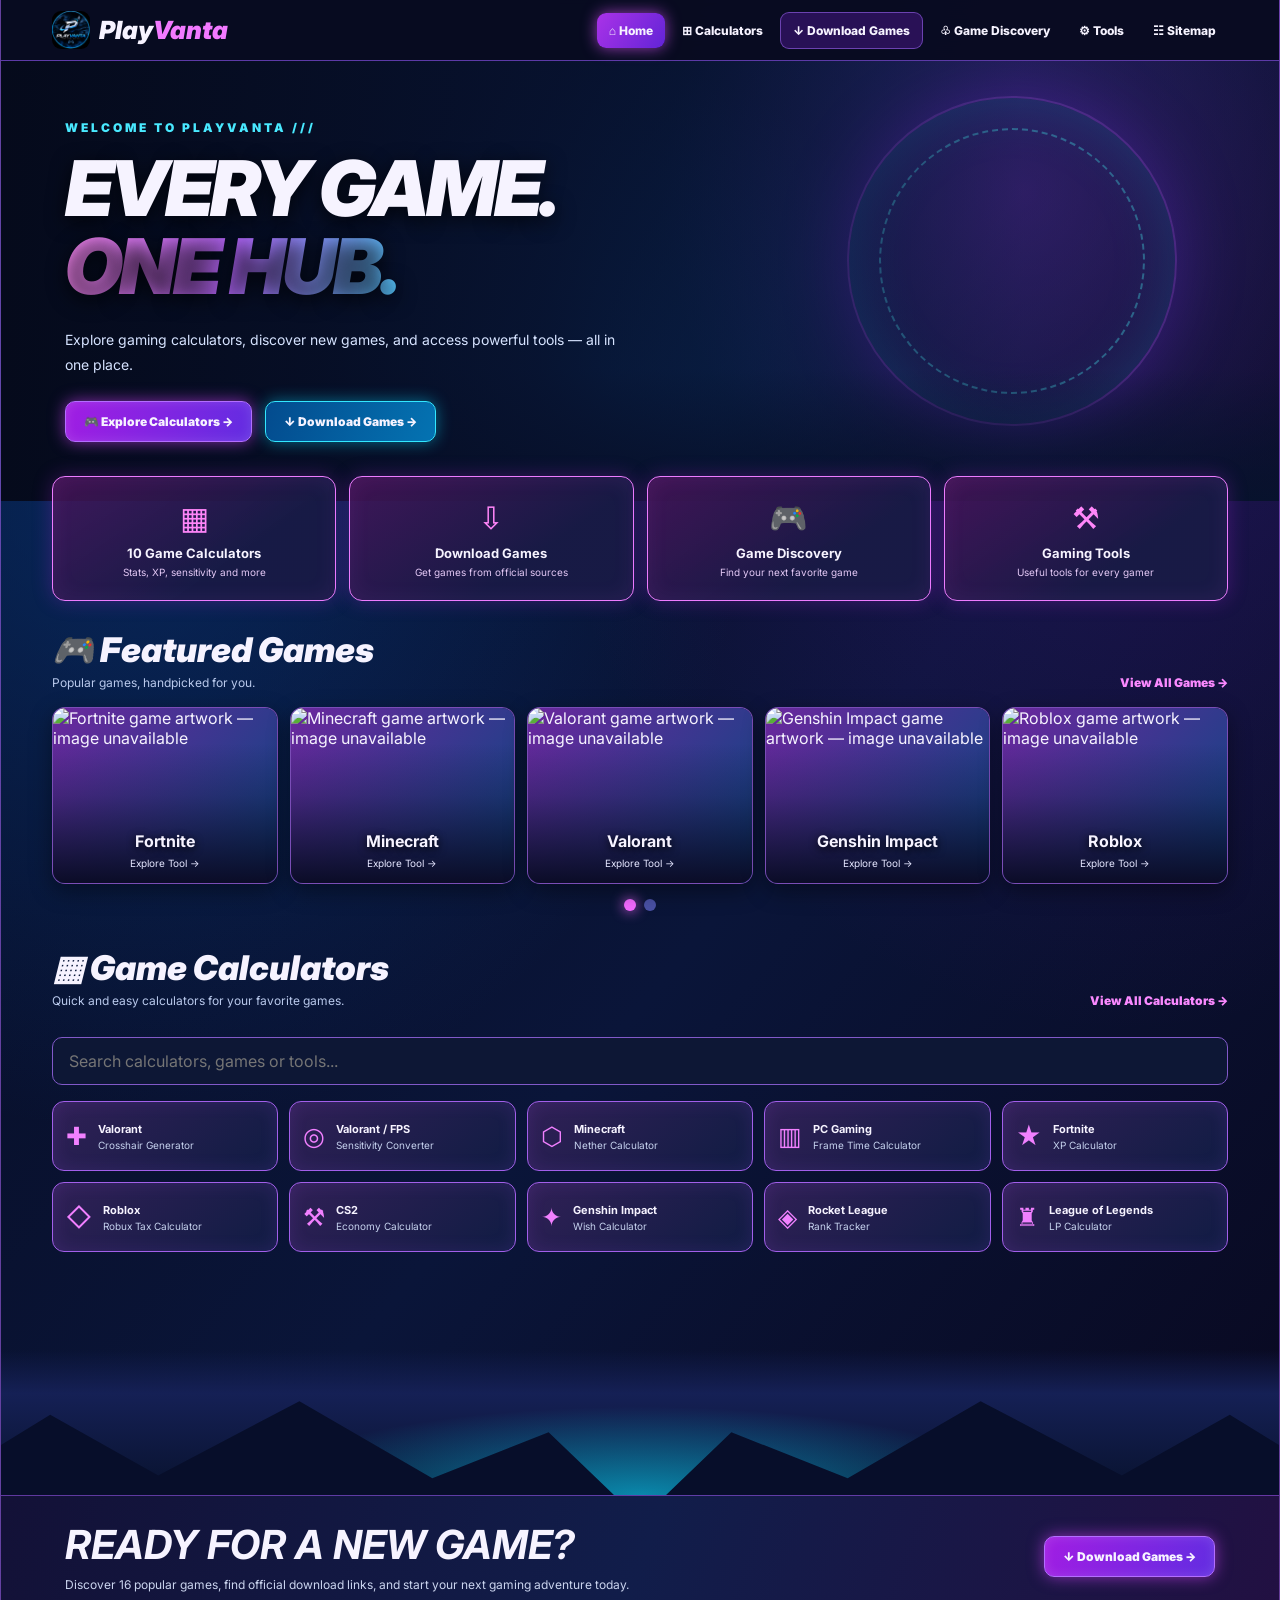
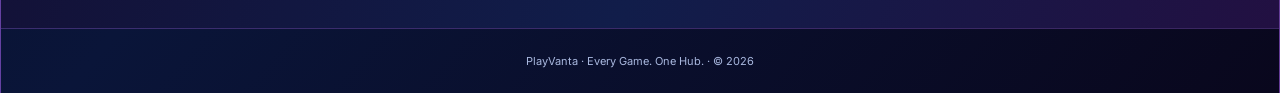
==== commit 7496052b: "index.html" ====
--- a/index.html
+++ b/index.html
@@ -5,380 +5,524 @@
 <meta charset="UTF-8">
 <meta name="viewport" content="width=device-width,initial-scale=1">
 <title>PlayVanta | Every Game. One Hub.</title>
-<meta name="description" content="PlayVanta brings free gaming calculators, featured games and official game discovery together. Explore Valorant, Minecraft, Fortnite, Roblox and more.">
+<meta name="description" content="Explore free gaming calculators, featured games and official game download links. Valorant, Fortnite, Minecraft, Roblox and more at PlayVanta.">
+<meta name="theme-color" content="#070b20">
 <meta name="robots" content="index,follow">
-<meta name="theme-color" content="#080b20">
 <link rel="canonical" href="https://playvanta.github.io/">
 <link rel="icon" href="playvanta-logo.jpg">
-<link rel="stylesheet" href="playvanta-theme.css?v=6">
-<meta property="og:type" content="website">
-<meta property="og:title" content="PlayVanta | Every Game. One Hub.">
-<meta property="og:description" content="Gaming calculators, featured games and official game downloads.">
-<meta property="og:url" content="https://playvanta.github.io/">
+<link rel="preconnect" href="https://fonts.googleapis.com">
+<link rel="preconnect" href="https://fonts.gstatic.com" crossorigin>
+<link href="https://fonts.googleapis.com/css2?family=Rajdhani:wght@500;600;700&family=Inter:wght@400;500;600;700;800;900&display=swap" rel="stylesheet">
 <style>
-.home-hero{
-  min-height:630px;
-}
-.home-hero .hero-art{
-  object-position:center 35%;
-}
-.home-hero .hero-shade{
-  background:
-    linear-gradient(90deg,#05091cf5 0%,#071029e8 32%,#07112a75 70%,#080b2055),
-    linear-gradient(0deg,#06091b,transparent 38%);
-}
-.home-hero .hero-inner{
-  padding-top:115px;
-  padding-bottom:115px;
-}
-.hero-stats{
-  display:flex;
-  flex-wrap:wrap;
-  gap:30px;
-  margin-top:40px;
-}
-.hero-stats strong{
-  display:block;
-  font-size:25px;
-}
-.hero-stats small{
-  color:#aabce2;
-  font-size:11px;
-}
-.featured-card .tile-image{
-  height:185px;
-}
-.featured-card .tile-image:after{
-  content:"";
-  position:absolute;
-  inset:0;
-  background:linear-gradient(0deg,#10152ae0,transparent 65%);
-  pointer-events:none;
-}
-.featured-card .tile-content h3{
-  font-size:18px;
-}
-.tool-search{
-  margin:15px 0 8px;
-}
-.tool-tile .tool-icon{
-  display:block;
-  color:#d98cff;
-  font-size:25px;
-  margin-bottom:8px;
-}
-.hero-particle{
-  position:absolute;
-  width:5px;
-  height:5px;
-  background:#91dfff;
-  border-radius:50%;
-  box-shadow:0 0 15px #56dfff;
-  animation:particleFloat 6s ease-in-out infinite;
-  pointer-events:none;
-}
-@keyframes particleFloat{
-  50%{transform:translateY(-35px);opacity:.25}
+:root{
+ --bg:#060b21;--ink:#f6f3ff;--muted:#bdc8ed;
+ --pink:#f36aff;--purple:#a345ff;--cyan:#29ddff;
+ --border:#9859ec80;
+}
+*{box-sizing:border-box}
+html{scroll-behavior:smooth}
+body{
+ margin:0;color:var(--ink);
+ font-family:Inter,Arial,sans-serif;
+ background:
+ radial-gradient(ellipse at 10% 28%,#073e8a88,transparent 38%),
+ radial-gradient(ellipse at 88% 10%,#59139a55,transparent 40%),
+ linear-gradient(130deg,#060a1c,#0a1539 55%,#09071d);
+}
+a{color:inherit;text-decoration:none}
+button,input{font:inherit}
+button{cursor:pointer}
+.site{
+ max-width:1500px;margin:auto;overflow:hidden;
+ border-left:1px solid #b46aff88;
+ border-right:1px solid #b46aff88;
+ box-shadow:0 0 60px #5612b844;
+}
+nav{
+ position:sticky;top:0;z-index:30;
+ display:flex;align-items:center;justify-content:space-between;
+ gap:12px;padding:11px 4%;
+ background:#080b20ed;backdrop-filter:blur(18px);
+ border-bottom:1px solid #955aff99;
+}
+.logo{
+ display:flex;align-items:center;gap:9px;
+ font:italic 900 25px Inter,sans-serif;white-space:nowrap;
+}
+.logo img{width:38px;height:38px;object-fit:cover;border-radius:9px}
+.logo em{color:#f279ff;font-style:inherit}
+.navlinks{display:flex;align-items:center;flex-wrap:wrap;gap:5px}
+.navlinks a{
+ font-size:12px;font-weight:800;padding:10px 12px;
+ border-radius:9px;transition:.2s
+}
+.navlinks a:hover,.navlinks a.active{
+ background:linear-gradient(125deg,#aa32e8,#6224d6);
+ box-shadow:0 0 15px #e15affaa;
+}
+.navlinks .download{
+ background:#511b9577;border:1px solid #a76eff88
+}
+.hero{
+ position:relative;min-height:440px;
+ display:flex;align-items:center;isolation:isolate;
+ overflow:hidden;
+ background:
+ radial-gradient(circle at 80% 30%,#a132ec55,transparent 34%),
+ radial-gradient(circle at 48% 70%,#0d8cfa33,transparent 42%),
+ linear-gradient(115deg,#060b25,#0b2353 60%,#160b35);
+}
+.hero:before{
+ content:"";position:absolute;inset:0;z-index:-3;
+ background-image:url("https://images.unsplash.com/photo-1519608487953-e999c86e7455?auto=format&fit=crop&w=1800&q=85");
+ background-size:cover;background-position:center;
+ opacity:.34;
+}
+.hero:after{
+ content:"";position:absolute;inset:0;z-index:-1;
+ background:linear-gradient(90deg,#050a1bf5 0%,#07102adf 42%,#08142c55 80%),
+ linear-gradient(0deg,#07112d,transparent 30%);
+}
+.orbit{
+ position:absolute;right:8%;top:8%;
+ width:330px;aspect-ratio:1;border-radius:50%;
+ border:2px solid #b04dff77;
+ box-shadow:0 0 65px #852cff66,inset 0 0 55px #27bfff44;
+ animation:pulse 6s ease-in-out infinite;z-index:-2;
+}
+.orbit:before{
+ content:"";position:absolute;inset:30px;border-radius:50%;
+ border:2px dashed #50eaff88;animation:spin 22s linear infinite
+}
+@keyframes pulse{50%{transform:scale(1.09);opacity:.6}}
+@keyframes spin{to{transform:rotate(360deg)}}
+.hero-inner{
+ position:relative;width:100%;max-width:1400px;
+ margin:auto;padding:54px 5%;
+}
+.hero-content{max-width:690px}
+.eyebrow{
+ color:#49e9ff;font-size:12px;font-weight:900;
+ letter-spacing:3px;text-transform:uppercase
+}
+h1,h2,h3,p{margin-top:0}
+h1{
+ font-size:clamp(48px,6vw,87px);font-weight:900;
+ font-style:italic;letter-spacing:-3px;line-height:1.02;
+ margin:15px 0 20px;text-shadow:0 5px 20px #000b
+}
+.gradient{
+ background:linear-gradient(100deg,#ff8af7,#b767ff,#54caff);
+ -webkit-background-clip:text;background-clip:text;color:transparent
+}
+.hero p{max-width:560px;color:#d6e3ff;line-height:1.8;font-size:14px}
+.ctas{display:flex;gap:13px;flex-wrap:wrap;margin-top:24px}
+.btn{
+ display:inline-flex;justify-content:center;align-items:center;
+ gap:8px;padding:12px 18px;border-radius:10px;
+ font-size:12px;font-weight:900;border:1px solid #b36eff;
+ transition:transform .2s,box-shadow .2s,filter .2s
+}
+.btn:hover{transform:translateY(-3px);filter:brightness(1.15)}
+.btn.purple{
+ background:linear-gradient(110deg,#a11de3,#622de1);
+ box-shadow:0 0 16px #d341ff99,inset 0 0 12px #ffffff22
+}
+.btn.cyan{
+ background:linear-gradient(110deg,#034b8e,#0473b2);
+ border-color:#32e7ff;box-shadow:0 0 16px #09d7ff77
+}
+.btn.small{padding:10px 13px}
+main{padding:0 4% 30px}
+.quick{
+ display:grid;grid-template-columns:repeat(4,minmax(0,1fr));
+ gap:13px;position:relative;z-index:2;margin:-25px 0 28px
+}
+.quick a{
+ min-height:125px;display:flex;flex-direction:column;
+ align-items:center;justify-content:center;text-align:center;
+ padding:16px 10px;border-radius:13px;
+ border:1px solid #ed7cff;
+ background:linear-gradient(145deg,#4d145dcb,#181a45f5 65%);
+ box-shadow:0 0 20px #b526e744,inset 0 0 22px #df57ff16;
+ transition:.25s
+}
+.quick a:hover{
+ transform:translateY(-7px);border-color:#ffb2ff;
+ box-shadow:0 0 29px #ed58ff99
+}
+.quick .ico{font-size:31px;color:#ff86f9;line-height:1.2;margin-bottom:8px}
+.quick strong{font-size:13px}
+.quick small{font-size:10px;color:#e3c8f5;margin-top:5px}
+.section{margin:26px 0 36px}
+.section-head{
+ display:flex;justify-content:space-between;
+ align-items:end;gap:15px;margin-bottom:17px
+}
+.section h2{
+ font-size:clamp(24px,3vw,34px);font-weight:900;
+ font-style:italic;margin:0 0 5px
+}
+.section p{color:#b9c9ec;font-size:12px;margin:0}
+.section-head>a{font-size:12px;font-weight:900;color:#fa89ff}
+.feature-wrap{position:relative}
+.featured{
+ display:grid;grid-template-columns:repeat(5,minmax(0,1fr));
+ gap:12px
+}
+.game{
+ position:relative;overflow:hidden;border-radius:13px;
+ border:1px solid #ad67f2aa;
+ background:#151c40;min-height:175px;
+ box-shadow:0 7px 22px #0006;transition:.25s
+}
+.game:hover{
+ transform:translateY(-5px);
+ box-shadow:0 0 22px #b347ff88
+}
+.game img{
+ width:100%;height:175px;object-fit:cover;display:block;
+ transition:transform .3s
+}
+.game:hover img{transform:scale(1.08)}
+.game:after{
+ content:"";position:absolute;inset:0;
+ background:linear-gradient(0deg,#0b0c27 0%,#0b0c2744 50%,transparent 80%);
+ pointer-events:none
+}
+.game-info{
+ position:absolute;bottom:0;left:0;right:0;z-index:1;
+ text-align:center;padding:15px 7px 12px
+}
+.game-info strong{
+ display:block;font-size:16px;text-shadow:0 2px 8px #000;
+}
+.game-info small{font-size:10px;color:#e5e6ff}
+.carousel-controls{
+ display:flex;justify-content:center;gap:8px;margin:15px 0
+}
+.carousel-controls button{
+ width:12px;height:12px;border:0;border-radius:50%;
+ background:#4a51a5;padding:0
+}
+.carousel-controls button.active{
+ background:#f36aff;box-shadow:0 0 13px #f36aff
+}
+.tools{
+ display:grid;grid-template-columns:repeat(5,minmax(0,1fr));
+ gap:11px;margin-top:16px
+}
+.tool{
+ display:flex;align-items:center;gap:11px;min-height:70px;
+ padding:13px;border:1px solid #a25fea;
+ border-radius:12px;
+ background:linear-gradient(140deg,#302056,#101c43);
+ box-shadow:inset 0 0 18px #ad51ff22;
+ transition:.2s
+}
+.tool:hover{
+ transform:translateY(-4px);
+ background:linear-gradient(140deg,#7429a8,#1b3a7c);
+ box-shadow:0 0 19px #c05bff77
+}
+.tool .symbol{font-size:25px;color:#f180ff}
+.tool strong{display:block;font-size:11px}
+.tool small{display:block;font-size:10px;color:#c6d2ee;margin-top:3px}
+.search{
+ width:100%;padding:13px 16px;
+ border:1px solid #8159c9;border-radius:10px;
+ background:#0d1735;color:white;outline:none;
+ margin-top:12px
+}
+.search:focus{border-color:#f18aff}
+.landscape{
+ height:145px;position:relative;margin-top:32px;
+ background:
+ radial-gradient(ellipse at 50% 100%,#0bd6ff99,transparent 43%),
+ linear-gradient(0deg,#08122d,#152055 70%,transparent);
+ overflow:hidden
+}
+.landscape:before,.landscape:after{
+ content:"";position:absolute;bottom:-25px;width:65%;height:135px;
+ background:#070e2a;
+ clip-path:polygon(0 100%,0 48%,15% 75%,29% 22%,42% 67%,59% 12%,75% 69%,89% 35%,100% 100%);
+}
+.landscape:before{left:-15%;filter:drop-shadow(0 0 10px #c037ff)}
+.landscape:after{right:-15%;transform:scaleX(-1)}
+.bottom-cta{
+ display:flex;align-items:center;justify-content:space-between;
+ gap:20px;padding:24px 5% 36px;
+ background:linear-gradient(110deg,#131137,#111d4a,#221042);
+ border-top:1px solid #a15afa88
+}
+.bottom-cta h2{font-size:clamp(25px,3.5vw,40px);font-style:italic;margin:0}
+.bottom-cta p{color:#cbd5ef;font-size:12px;margin:8px 0 0}
+footer{
+ padding:25px;text-align:center;color:#a9b8df;
+ font-size:11px;border-top:1px solid #8653c366
+}
+@media(max-width:1000px){
+ .featured,.tools{grid-template-columns:repeat(3,1fr)}
+ .navlinks a{padding:8px;font-size:10px}
+}
+@media(max-width:680px){
+ nav{flex-wrap:wrap;padding:10px 4%}
+ .logo{font-size:20px}
+ .navlinks{width:100%;overflow-x:auto;flex-wrap:nowrap}
+ .navlinks a{white-space:nowrap}
+ .hero{min-height:390px}
+ .hero-inner{padding:45px 5% 65px}
+ h1{letter-spacing:-2px}
+ .orbit{width:190px;right:-65px;opacity:.55}
+ .quick{grid-template-columns:repeat(2,1fr);margin-top:-18px}
+ .featured{grid-template-columns:repeat(2,1fr)}
+ .tools{grid-template-columns:repeat(2,1fr)}
+ .game img{height:160px}
+ .bottom-cta{flex-direction:column;align-items:flex-start}
+}
+@media(prefers-reduced-motion:reduce){
+ *,*:before,*:after{animation:none!important;transition:none!important}
 }
 </style>
 <script type="application/ld+json">
-{
- "@context":"https://schema.org",
- "@type":"WebSite",
- "name":"PlayVanta",
- "url":"https://playvanta.github.io/",
- "description":"Free gaming calculators and game discovery."
-}
+{"@context":"https://schema.org","@type":"WebSite","name":"PlayVanta","url":"https://playvanta.github.io/"}
 </script>
 </head>
 <body>
-
-<header class="nav">
-<nav class="navinner" aria-label="Main navigation">
-<a class="brand" href="index.html">
+<div class="site">
+
+<nav aria-label="Main navigation">
+<a class="logo" href="index.html">
 <img src="playvanta-logo.jpg" alt="PlayVanta logo">
-<b>Play<span>Vanta</span></b>
+<span>Play<em>Vanta</em></span>
 </a>
-<div class="links">
-<a class="active" href="index.html">Home</a>
-<a href="#tools">Calculators</a>
-<a href="#featured">Featured Games</a>
-<a class="download-nav" href="download-games.html">↓ Download Games</a>
+<div class="navlinks">
+<a class="active" href="index.html">⌂ Home</a>
+<a href="#calculators">⊞ Calculators</a>
+<a class="download" href="download-games.html">↓ Download Games</a>
+<a href="#featured">♧ Game Discovery</a>
+<a href="#calculators">⚙ Tools</a>
+<a href="sitemap.xml">☷ Sitemap</a>
 </div>
 </nav>
+
+<header class="hero">
+<div class="orbit"></div>
+<div class="hero-inner">
+<div class="hero-content">
+<div class="eyebrow">WELCOME TO PLAYVANTA ///</div>
+<h1>EVERY GAME.<br><span class="gradient">ONE HUB.</span></h1>
+<p>Explore gaming calculators, discover new games, and access powerful tools — all in one place.</p>
+<div class="ctas">
+<a class="btn purple" href="#calculators">🎮 Explore Calculators →</a>
+<a class="btn cyan" href="download-games.html">↓ Download Games →</a>
+</div>
+</div>
+</div>
 </header>
 
-<section class="hero home-hero">
-<img
- class="hero-art"
- src="https://images.unsplash.com/photo-1519608487953-e999c86e7455?auto=format&fit=crop&w=1800&q=90"
- alt="Cinematic blue and purple night sky">
-<div class="hero-shade"></div>
-
-<span class="hero-particle" style="top:20%;left:45%"></span>
-<span class="hero-particle" style="top:60%;left:85%;animation-delay:2s"></span>
-<span class="hero-particle" style="top:75%;left:65%;animation-delay:4s"></span>
-
-<div class="hero-inner">
-<div class="eyebrow">WELCOME TO PLAYVANTA ///</div>
-<h1>
-EVERY GAME.<br>
-<span class="gradient">ONE HUB.</span>
-</h1>
-<p>
-Explore powerful gaming calculators, discover new games and
-take your gaming experience further. Everything a gamer needs,
-all in one place.
-</p>
-<div class="actions">
-<a class="btn primary" href="#tools">🎮 Explore Calculators →</a>
-<a class="btn cyan" href="download-games.html">↓ Download Games →</a>
-</div>
-<div class="hero-stats">
-<div><strong>10</strong><small>Gaming Calculators</small></div>
-<div><strong>16</strong><small>Games to Discover</small></div>
-<div><strong>Free</strong><small>Browser-Based Tools</small></div>
-</div>
-</div>
-</section>
-
-<main class="wrap">
-
-<section aria-labelledby="exploreTitle">
-<h2 class="section-title" id="exploreTitle">Explore PlayVanta</h2>
-<p class="muted">Everything you need to discover, explore and enjoy gaming.</p>
-<div class="quick-grid">
-<a class="quick-card" href="#tools">
-<span class="quick-icon">▦</span>
-<strong>Game Calculators</strong>
-<small>10 useful gaming tools</small>
+<main>
+
+<section class="quick" aria-label="Explore PlayVanta">
+<a href="#calculators">
+<span class="ico">▦</span>
+<strong>10 Game Calculators</strong>
+<small>Stats, XP, sensitivity and more</small>
 </a>
-<a class="quick-card" href="download-games.html">
-<span class="quick-icon">↓</span>
+<a href="download-games.html">
+<span class="ico">⇩</span>
 <strong>Download Games</strong>
-<small>Official game websites</small>
+<small>Get games from official sources</small>
 </a>
-<a class="quick-card" href="#featured">
-<span class="quick-icon">🎮</span>
+<a href="download-games.html">
+<span class="ico">🎮</span>
 <strong>Game Discovery</strong>
 <small>Find your next favorite game</small>
 </a>
-<a class="quick-card" href="#tools">
-<span class="quick-icon">⚒</span>
+<a href="#calculators">
+<span class="ico">⚒</span>
 <strong>Gaming Tools</strong>
-<small>Play smarter with PlayVanta</small>
+<small>Useful tools for every gamer</small>
 </a>
-</div>
 </section>
 
-<section id="featured" aria-labelledby="featuredTitle">
+<section class="section" id="featured">
 <div class="section-head">
 <div>
-<div class="eyebrow">EXPLORE GAMING WORLDS</div>
-<h2 class="section-title" id="featuredTitle">Featured Games</h2>
-<p class="muted">Popular games and their matching PlayVanta tools.</p>
-</div>
-<a class="btn" href="download-games.html">View All Games →</a>
-</div>
-<div class="grid" id="featuredGrid"></div>
+<h2>🎮 Featured Games</h2>
+<p>Popular games, handpicked for you.</p>
+</div>
+<a href="download-games.html">View All Games →</a>
+</div>
+<div class="feature-wrap">
+<div class="featured" id="featuredGrid"></div>
+</div>
+<div class="carousel-controls" id="carouselDots" aria-label="Featured games pages"></div>
 </section>
 
-<section id="tools" aria-labelledby="toolsTitle">
+<section class="section" id="calculators">
 <div class="section-head">
 <div>
-<div class="eyebrow">FREE GAMING UTILITIES</div>
-<h2 class="section-title" id="toolsTitle">Game Calculators</h2>
-<p class="muted">Find the perfect tool for your favorite game.</p>
-</div>
-</div>
-<input
- class="tool-search"
- id="toolSearch"
- type="search"
- placeholder="Search calculators, games or tools..."
- aria-label="Search gaming calculators">
-<div class="tools-grid" id="toolsGrid"></div>
-<p id="noTools" class="muted" hidden>No matching calculators found.</p>
+<h2>▦ Game Calculators</h2>
+<p>Quick and easy calculators for your favorite games.</p>
+</div>
+<a href="#toolGrid">View All Calculators →</a>
+</div>
+<input class="search" id="toolSearch" type="search" placeholder="Search calculators, games or tools..." aria-label="Search calculators">
+<div class="tools" id="toolGrid"></div>
+<p id="emptyTools" style="display:none;padding:20px">No matching calculators found.</p>
 </section>
 
-<section class="feature-banner" style="margin-top:65px">
-<div class="eyebrow">DISCOVER SOMETHING NEW</div>
+</main>
+
+<div class="landscape" aria-hidden="true"></div>
+<section class="bottom-cta">
+<div>
 <h2>READY FOR A NEW GAME?</h2>
-<p>
-Browse our growing game directory, explore popular titles
-and visit official game websites to start your next adventure.
-</p>
-<a class="btn primary" href="download-games.html">↓ Explore Download Games →</a>
+<p>Discover 16 popular games, find official download links, and start your next gaming adventure today.</p>
+</div>
+<a class="btn purple" href="download-games.html">↓ Download Games →</a>
 </section>
 
-<section style="margin-top:60px;max-width:850px">
-<div class="eyebrow">ABOUT PLAYVANTA</div>
-<h2 class="section-title">Built for Gamers</h2>
-<p class="muted">
-PlayVanta is an independent gaming hub offering free browser-based
-calculators and game discovery. Whether you're improving your
-Valorant crosshair, calculating Minecraft coordinates or finding
-a new game, our goal is to make useful gaming information
-easy to access.
-</p>
-</section>
-</main>
-
 <footer>
-<strong>Play<span>Vanta</span></strong>
-<p>Every Game. One Hub.</p>
-<p>
-<a href="#featured">Featured Games</a> ·
-<a href="#tools">Calculators</a> ·
-<a href="download-games.html">Download Games</a>
-</p>
-<p>© <span id="year"></span> PlayVanta. Independent gaming website.</p>
+PlayVanta · Every Game. One Hub. · © <span id="year"></span>
 </footer>
+</div>
 
 <script>
-const featuredGames=[
-{
- name:"Fortnite",
- genre:"Battle Royale",
- color:"#643cb2",
- image:"https://cdn2.unrealengine.com/fortnite-og-social-1920x1080-1920x1080-3c6a5b3e0e5a.jpg",
- link:"fortnite-xp-calculator.html"
-},
-{
- name:"Minecraft",
- genre:"Sandbox",
- color:"#27824e",
- image:"https://shared.fastly.steamstatic.com/store_item_assets/steam/apps/1672970/header.jpg",
- link:"minecraft-nether-calculator.html"
-},
-{
- name:"Valorant",
- genre:"Tactical FPS",
- color:"#b72f4d",
- image:"https://media.valorant-api.com/agents/add6443a-41bd-e414-f6ad-e58d267f4e95/fullportrait.png",
- link:"valorant-crosshair-generator.html"
-},
-{
- name:"Genshin Impact",
- genre:"Action RPG",
- color:"#8468b9",
- image:"https://static.animecorner.me/2021/07/genshin-impact-packshot-01-en-18jun21.jpg",
- link:"genshin-wish-calculator.html"
-},
-{
- name:"Roblox",
- genre:"Creative Worlds",
- color:"#3d6ba2",
- image:"https://images.rbxcdn.com/076d146437ffc79cebc36bf2ded91196.jpg",
- link:"roblox-robux-tax-calculator.html"
-},
-{
- name:"Counter-Strike 2",
- genre:"Competitive FPS",
- color:"#a57432",
- image:"https://shared.fastly.steamstatic.com/store_item_assets/steam/apps/730/header.jpg",
- link:"cs2-economy-calculator.html"
-},
-{
- name:"Rocket League",
- genre:"Sports",
- color:"#2168b7",
- image:"https://shared.fastly.steamstatic.com/store_item_assets/steam/apps/252950/header.jpg",
- link:"rocket-league-rank-tracker.html"
-},
-{
- name:"League of Legends",
- genre:"MOBA",
- color:"#876a39",
- image:"https://ddragon.leagueoflegends.com/cdn/img/champion/splash/Ahri_0.jpg",
- link:"lol-lp-calculator.html"
-}
+const art={
+ fortnite:[
+ "https://m-cdn.phonearena.com/images/article/103090-wide-two_1200/Ultra-popular-battle-royale-Fortnite-coming-to-iOS-and-Android-soon-with-cross-platform-support.jpg"
+ ],
+ minecraft:[
+ "https://www.minecraft.net/content/dam/minecraftnet/games/minecraft/key-art/MC-Homepage_Key-Art-1200x720.jpg",
+ "https://shared.fastly.steamstatic.com/store_item_assets/steam/apps/1672970/header.jpg"
+ ],
+ valorant:[
+ "https://media.valorant-api.com/agents/add6443a-41bd-e414-f6ad-e58d267f4e95/fullportrait.png"
+ ],
+ genshin:[
+ "https://static.animecorner.me/2021/07/genshin-impact-packshot-01-en-18jun21.jpg"
+ ],
+ roblox:[
+ "https://cdn.buttercms.com/GnaqqRBTcCuoRELL938w"
+ ],
+ cs2:[
+ "https://shared.fastly.steamstatic.com/steam/apps/730/header.jpg"
+ ],
+ rocket:[
+ "https://shared.fastly.steamstatic.com/steam/apps/252950/header.jpg"
+ ],
+ lol:[
+ "https://ddragon.leagueoflegends.com/cdn/img/champion/splash/Ahri_0.jpg"
+ ],
+ apex:[
+ "https://shared.fastly.steamstatic.com/steam/apps/1172470/header.jpg"
+ ],
+ overwatch:[
+ "https://shared.fastly.steamstatic.com/steam/apps/2357570/header.jpg"
+ ]
+};
+
+const featured=[
+ ["Fortnite","Fortnite","fortnite","fortnite-xp-calculator.html"],
+ ["Minecraft","Minecraft","minecraft","minecraft-nether-calculator.html"],
+ ["Valorant","Valorant","valorant","valorant-crosshair-generator.html"],
+ ["Genshin Impact","Genshin Impact","genshin","genshin-wish-calculator.html"],
+ ["Roblox","Roblox","roblox","roblox-robux-tax-calculator.html"],
+ ["Counter-Strike 2","Counter-Strike 2","cs2","cs2-economy-calculator.html"],
+ ["Rocket League","Rocket League","rocket","rocket-league-rank-tracker.html"],
+ ["League of Legends","League of Legends","lol","lol-lp-calculator.html"],
+ ["Apex Legends","Apex Legends","apex","valorant-sensitivity-converter.html"],
+ ["Overwatch 2","Overwatch 2","overwatch","valorant-sensitivity-converter.html"]
 ];
 
-const calculators=[
-["Valorant","Crosshair Generator","valorant-crosshair-generator.html","✚"],
-["Valorant / FPS","Sensitivity Converter","valorant-sensitivity-converter.html","◎"],
-["Minecraft","Nether Portal Calculator","minecraft-nether-calculator.html","▧"],
-["PC Gaming","FPS Frame Time Calculator","fps-frame-time-calculator.html","▥"],
-["Fortnite","XP Calculator","fortnite-xp-calculator.html","★"],
-["Roblox","Robux Tax Calculator","roblox-robux-tax-calculator.html","◇"],
-["Counter-Strike 2","Economy Calculator","cs2-economy-calculator.html","⚒"],
-["Genshin Impact","Wish Calculator","genshin-wish-calculator.html","✦"],
-["Rocket League","Rank Tracker","rocket-league-rank-tracker.html","◈"],
-["League of Legends","LP Calculator","lol-lp-calculator.html","♜"]
+const tools=[
+ ["Valorant","Crosshair Generator","valorant-crosshair-generator.html","✚"],
+ ["Valorant / FPS","Sensitivity Converter","valorant-sensitivity-converter.html","◎"],
+ ["Minecraft","Nether Calculator","minecraft-nether-calculator.html","⬡"],
+ ["PC Gaming","Frame Time Calculator","fps-frame-time-calculator.html","▥"],
+ ["Fortnite","XP Calculator","fortnite-xp-calculator.html","★"],
+ ["Roblox","Robux Tax Calculator","roblox-robux-tax-calculator.html","◇"],
+ ["CS2","Economy Calculator","cs2-economy-calculator.html","⚒"],
+ ["Genshin Impact","Wish Calculator","genshin-wish-calculator.html","✦"],
+ ["Rocket League","Rank Tracker","rocket-league-rank-tracker.html","◈"],
+ ["League of Legends","LP Calculator","lol-lp-calculator.html","♜"]
 ];
 
-function createFeatured(game){
- const card=document.createElement("article");
- card.className="tile featured-card";
- const imageBox=document.createElement("div");
- imageBox.className="tile-image";
- imageBox.style.setProperty("--game-color",game.color);
-
- const fallback=document.createElement("div");
- fallback.className="game-image-fallback";
- fallback.textContent=game.name;
- imageBox.append(fallback);
-
- if(game.image){
-  const img=document.createElement("img");
-  img.src=game.image;
-  img.alt=game.name+" artwork";
-  img.loading="lazy";
-  img.style.position="absolute";
-  img.style.inset="0";
-  img.onerror=()=>img.remove();
-  imageBox.append(img);
+function imageWithFallback(sources,alt){
+ const img=document.createElement("img");
+ img.alt=alt;
+ img.loading="lazy";
+ img.decoding="async";
+ let i=0;
+ img.onerror=()=>{
+  i++;
+  if(i<sources.length)img.src=sources[i];
+  else{
+   img.removeAttribute("src");
+   img.alt=alt+" — image unavailable";
+   img.style.background="linear-gradient(130deg,#6b279e,#0a4781)";
+  }
+ };
+ if(sources.length)img.src=sources[0];
+ return img;
+}
+
+let slide=0;
+function renderFeatured(){
+ const grid=document.getElementById("featuredGrid");
+ grid.replaceChildren();
+ const start=slide*5;
+ featured.slice(start,start+5).forEach(([name,alt,key,link])=>{
+  const a=document.createElement("a");
+  a.className="game";a.href=link;
+  a.append(imageWithFallback(art[key]||[],alt+" game artwork"));
+  const info=document.createElement("div");
+  info.className="game-info";
+  const strong=document.createElement("strong");
+  strong.textContent=name;
+  const small=document.createElement("small");
+  small.textContent="Explore Tool →";
+  info.append(strong,small);
+  a.append(info);
+  grid.append(a);
+ });
+ const dots=document.getElementById("carouselDots");
+ dots.replaceChildren();
+ for(let n=0;n<Math.ceil(featured.length/5);n++){
+  const b=document.createElement("button");
+  b.type="button";b.className=n===slide?"active":"";
+  b.setAttribute("aria-label","Show featured games page "+(n+1));
+  b.onclick=()=>{slide=n;renderFeatured()};
+  dots.append(b);
  }
-
- const content=document.createElement("div");
- content.className="tile-content";
- const genre=document.createElement("small");
- genre.className="pill";
- genre.textContent=game.genre;
- const title=document.createElement("h3");
- title.textContent=game.name;
- const link=document.createElement("a");
- link.className="btn";
- link.href=game.link;
- link.textContent="Explore Tool →";
- content.append(genre,title,link);
- card.append(imageBox,content);
- return card;
-}
-
-document.getElementById("featuredGrid")
- .replaceChildren(...featuredGames.map(createFeatured));
-
-const toolsGrid=document.getElementById("toolsGrid");
-
-calculators.forEach(([game,title,href,symbol])=>{
+}
+renderFeatured();
+
+const toolGrid=document.getElementById("toolGrid");
+tools.forEach(([game,title,link,symbol])=>{
  const a=document.createElement("a");
- a.className="tool-tile";
- a.href=href;
- const icon=document.createElement("span");
- icon.className="tool-icon";
- icon.textContent=symbol;
- const name=document.createElement("span");
- name.textContent=title;
- const small=document.createElement("small");
- small.textContent=game;
- a.append(icon,name,small);
- toolsGrid.append(a);
+ a.className="tool";a.href=link;
+ const ico=document.createElement("span");
+ ico.className="symbol";ico.textContent=symbol;
+ const wrap=document.createElement("div");
+ const name=document.createElement("strong");
+ name.textContent=game;
+ const sub=document.createElement("small");
+ sub.textContent=title;
+ wrap.append(name,sub);a.append(ico,wrap);toolGrid.append(a);
 });
-
-document.getElementById("toolSearch")
- .addEventListener("input",event=>{
- const query=event.target.value.trim().toLowerCase();
- let visible=0;
- [...toolsGrid.children].forEach(card=>{
-  const match=card.textContent.toLowerCase().includes(query);
-  card.style.display=match?"":"none";
-  if(match)visible++;
+document.getElementById("toolSearch").addEventListener("input",e=>{
+ const q=e.target.value.toLowerCase().trim();
+ let count=0;
+ [...toolGrid.children].forEach(card=>{
+  const show=card.textContent.toLowerCase().includes(q);
+  card.style.display=show?"":"none";
+  if(show)count++;
  });
- document.getElementById("noTools").hidden=visible!==0;
+ document.getElementById("emptyTools").style.display=count?"none":"block";
 });
-
 document.getElementById("year").textContent=new Date().getFullYear();
 </script>
 </body>
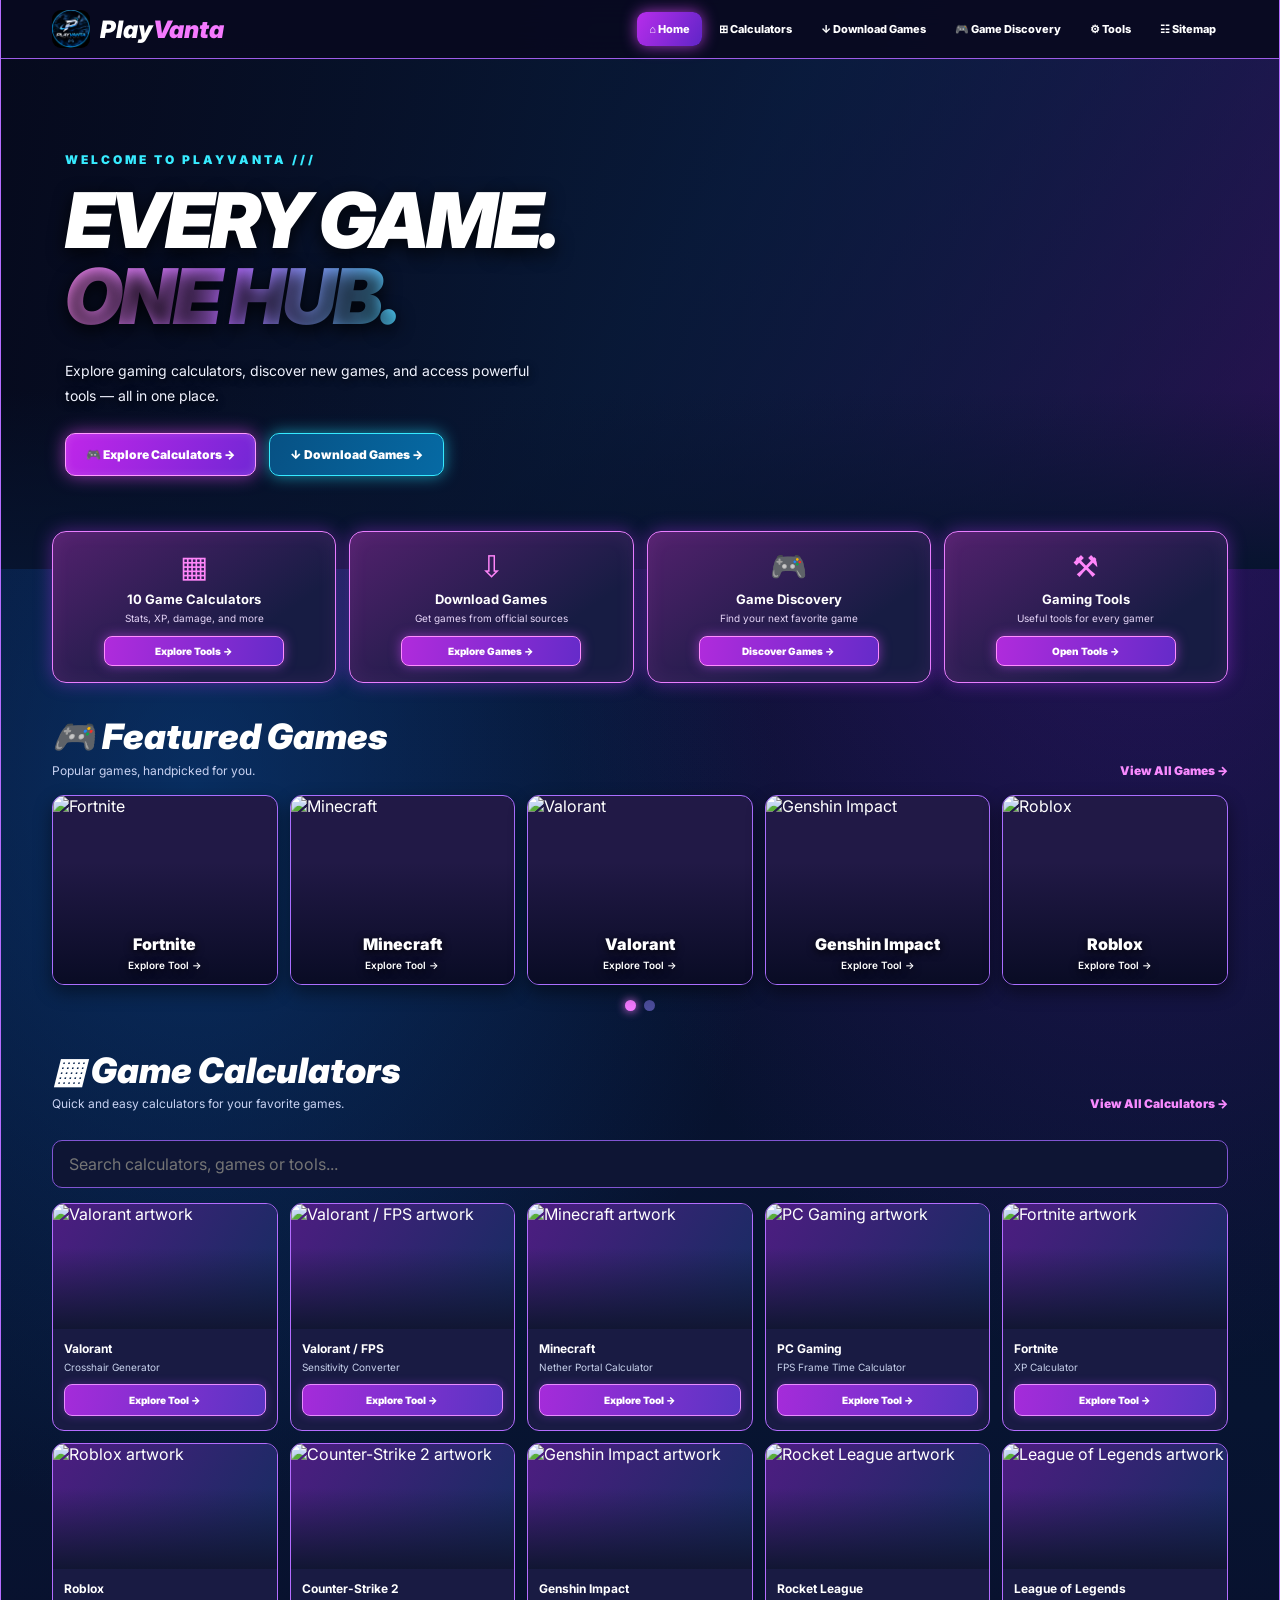
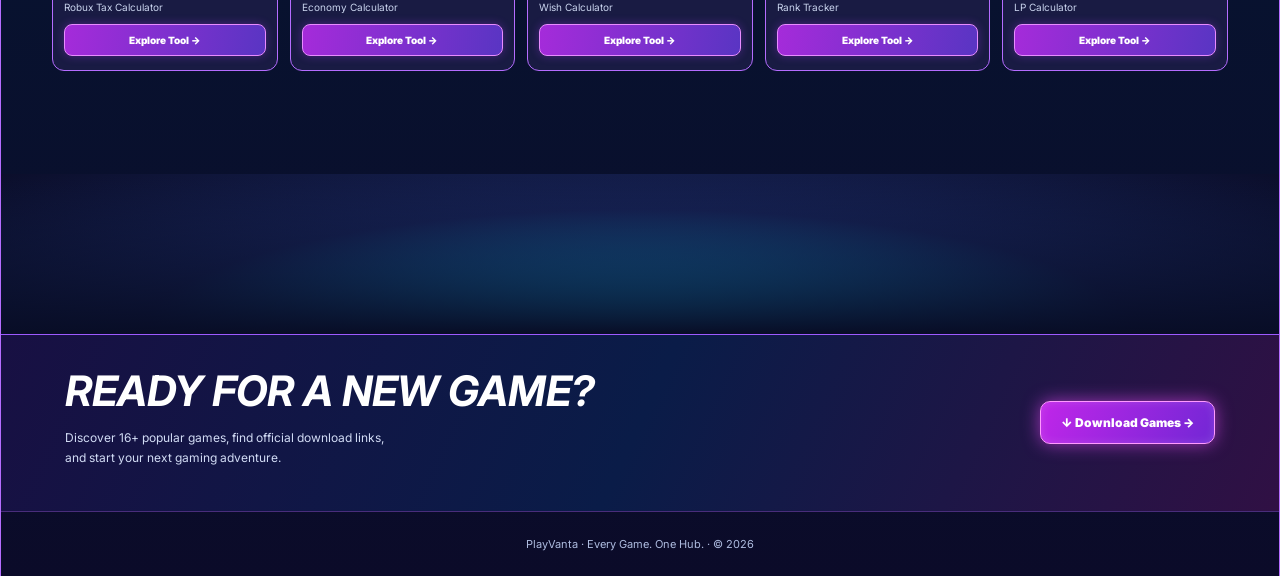
==== commit 0abac4e9: "index.html" ====
--- a/index.html
+++ b/index.html
@@ -5,316 +5,273 @@
 <meta charset="UTF-8">
 <meta name="viewport" content="width=device-width,initial-scale=1">
 <title>PlayVanta | Every Game. One Hub.</title>
-<meta name="description" content="Explore free gaming calculators, featured games and official game download links. Valorant, Fortnite, Minecraft, Roblox and more at PlayVanta.">
-<meta name="theme-color" content="#070b20">
-<meta name="robots" content="index,follow">
+<meta name="description" content="PlayVanta is your hub for gaming calculators, game discovery, and official game download links.">
 <link rel="canonical" href="https://playvanta.github.io/">
 <link rel="icon" href="playvanta-logo.jpg">
+<meta name="theme-color" content="#080b23">
 <link rel="preconnect" href="https://fonts.googleapis.com">
 <link rel="preconnect" href="https://fonts.gstatic.com" crossorigin>
-<link href="https://fonts.googleapis.com/css2?family=Rajdhani:wght@500;600;700&family=Inter:wght@400;500;600;700;800;900&display=swap" rel="stylesheet">
+<link href="https://fonts.googleapis.com/css2?family=Inter:wght@400;500;600;700;800;900&display=swap" rel="stylesheet">
 <style>
 :root{
- --bg:#060b21;--ink:#f6f3ff;--muted:#bdc8ed;
- --pink:#f36aff;--purple:#a345ff;--cyan:#29ddff;
- --border:#9859ec80;
+ --bg:#070b22;--pink:#f579ff;--purple:#a943ff;
+ --cyan:#27e5ff;--text:#fff;--muted:#c8d2f2;
 }
 *{box-sizing:border-box}
 html{scroll-behavior:smooth}
 body{
- margin:0;color:var(--ink);
- font-family:Inter,Arial,sans-serif;
- background:
- radial-gradient(ellipse at 10% 28%,#073e8a88,transparent 38%),
- radial-gradient(ellipse at 88% 10%,#59139a55,transparent 40%),
- linear-gradient(130deg,#060a1c,#0a1539 55%,#09071d);
-}
-a{color:inherit;text-decoration:none}
+ margin:0;color:var(--text);font-family:Inter,Arial,sans-serif;
+ background:#05081b;
+}
+a{text-decoration:none;color:inherit}
 button,input{font:inherit}
 button{cursor:pointer}
 .site{
  max-width:1500px;margin:auto;overflow:hidden;
- border-left:1px solid #b46aff88;
- border-right:1px solid #b46aff88;
- box-shadow:0 0 60px #5612b844;
+ border-left:1px solid #b56dff;
+ border-right:1px solid #b56dff;
+ background:
+ radial-gradient(ellipse at 15% 36%,#0a4f9c77,transparent 38%),
+ radial-gradient(ellipse at 90% 15%,#5e1baf66,transparent 40%),
+ linear-gradient(#080d28,#071431 65%,#0b0b29);
 }
 nav{
- position:sticky;top:0;z-index:30;
+ position:sticky;top:0;z-index:50;
  display:flex;align-items:center;justify-content:space-between;
- gap:12px;padding:11px 4%;
- background:#080b20ed;backdrop-filter:blur(18px);
- border-bottom:1px solid #955aff99;
-}
-.logo{
- display:flex;align-items:center;gap:9px;
- font:italic 900 25px Inter,sans-serif;white-space:nowrap;
-}
-.logo img{width:38px;height:38px;object-fit:cover;border-radius:9px}
-.logo em{color:#f279ff;font-style:inherit}
-.navlinks{display:flex;align-items:center;flex-wrap:wrap;gap:5px}
-.navlinks a{
- font-size:12px;font-weight:800;padding:10px 12px;
- border-radius:9px;transition:.2s
-}
-.navlinks a:hover,.navlinks a.active{
- background:linear-gradient(125deg,#aa32e8,#6224d6);
- box-shadow:0 0 15px #e15affaa;
-}
-.navlinks .download{
- background:#511b9577;border:1px solid #a76eff88
+ gap:12px;padding:10px 4%;
+ background:#080a20ed;backdrop-filter:blur(18px);
+ border-bottom:1px solid #9e5ce8;
+}
+.brand{display:flex;align-items:center;gap:10px;font-size:24px;font-weight:900;font-style:italic}
+.brand img{width:38px;height:38px;border-radius:9px;object-fit:cover}
+.brand em{color:var(--pink);font-style:inherit}
+nav .links{display:flex;gap:5px;align-items:center}
+nav .links a{
+ font-size:11px;font-weight:800;padding:10px 12px;
+ border-radius:9px;white-space:nowrap;transition:.2s
+}
+nav .links a:hover,nav .links a.active{
+ background:linear-gradient(120deg,#b72deb,#6025c7);
+ box-shadow:0 0 15px #e24cffbb
 }
 .hero{
- position:relative;min-height:440px;
- display:flex;align-items:center;isolation:isolate;
- overflow:hidden;
+ min-height:510px;position:relative;isolation:isolate;
+ overflow:hidden;display:flex;align-items:center;
  background:
- radial-gradient(circle at 80% 30%,#a132ec55,transparent 34%),
- radial-gradient(circle at 48% 70%,#0d8cfa33,transparent 42%),
- linear-gradient(115deg,#060b25,#0b2353 60%,#160b35);
-}
-.hero:before{
- content:"";position:absolute;inset:0;z-index:-3;
- background-image:url("https://images.unsplash.com/photo-1519608487953-e999c86e7455?auto=format&fit=crop&w=1800&q=85");
- background-size:cover;background-position:center;
- opacity:.34;
+ linear-gradient(90deg,#060a1df2 0%,#06132ad1 45%,#070e2670 100%),
+ url("images/home-background.jpg") center/cover no-repeat,
+ linear-gradient(125deg,#080b24,#122e69,#42126d);
 }
 .hero:after{
  content:"";position:absolute;inset:0;z-index:-1;
- background:linear-gradient(90deg,#050a1bf5 0%,#07102adf 42%,#08142c55 80%),
- linear-gradient(0deg,#07112d,transparent 30%);
-}
-.orbit{
- position:absolute;right:8%;top:8%;
- width:330px;aspect-ratio:1;border-radius:50%;
- border:2px solid #b04dff77;
- box-shadow:0 0 65px #852cff66,inset 0 0 55px #27bfff44;
- animation:pulse 6s ease-in-out infinite;z-index:-2;
-}
-.orbit:before{
- content:"";position:absolute;inset:30px;border-radius:50%;
- border:2px dashed #50eaff88;animation:spin 22s linear infinite
-}
-@keyframes pulse{50%{transform:scale(1.09);opacity:.6}}
-@keyframes spin{to{transform:rotate(360deg)}}
-.hero-inner{
- position:relative;width:100%;max-width:1400px;
- margin:auto;padding:54px 5%;
-}
-.hero-content{max-width:690px}
+ background:linear-gradient(0deg,#07142f 0%,transparent 35%)
+}
+.hero-art{
+ position:absolute;right:0;bottom:0;width:56%;height:100%;
+ background:url("images/home-character.png") center bottom/contain no-repeat;
+ filter:drop-shadow(0 0 30px #a32aff77);
+ pointer-events:none;z-index:0
+}
+.hero-inner{position:relative;z-index:1;width:100%;padding:55px 5%}
+.hero-copy{max-width:650px}
 .eyebrow{
- color:#49e9ff;font-size:12px;font-weight:900;
- letter-spacing:3px;text-transform:uppercase
-}
-h1,h2,h3,p{margin-top:0}
+ color:#37ebff;font-size:12px;letter-spacing:3px;
+ font-weight:900;margin-bottom:16px
+}
 h1{
- font-size:clamp(48px,6vw,87px);font-weight:900;
- font-style:italic;letter-spacing:-3px;line-height:1.02;
- margin:15px 0 20px;text-shadow:0 5px 20px #000b
+ font-size:clamp(50px,6vw,91px);line-height:1;
+ font-weight:900;font-style:italic;letter-spacing:-3px;
+ margin:0 0 22px;text-shadow:0 5px 18px #000d
 }
 .gradient{
- background:linear-gradient(100deg,#ff8af7,#b767ff,#54caff);
- -webkit-background-clip:text;background-clip:text;color:transparent
-}
-.hero p{max-width:560px;color:#d6e3ff;line-height:1.8;font-size:14px}
-.ctas{display:flex;gap:13px;flex-wrap:wrap;margin-top:24px}
+ background:linear-gradient(100deg,#ff8bf9,#b56cff,#4cd6ff);
+ color:transparent;background-clip:text;-webkit-background-clip:text
+}
+.hero p{
+ max-width:490px;color:#f0f3ff;font-size:14px;
+ line-height:1.8;text-shadow:0 2px 8px #000
+}
+.actions{display:flex;gap:13px;flex-wrap:wrap;margin-top:25px}
 .btn{
- display:inline-flex;justify-content:center;align-items:center;
- gap:8px;padding:12px 18px;border-radius:10px;
- font-size:12px;font-weight:900;border:1px solid #b36eff;
- transition:transform .2s,box-shadow .2s,filter .2s
-}
-.btn:hover{transform:translateY(-3px);filter:brightness(1.15)}
-.btn.purple{
- background:linear-gradient(110deg,#a11de3,#622de1);
- box-shadow:0 0 16px #d341ff99,inset 0 0 12px #ffffff22
-}
+ display:inline-flex;align-items:center;justify-content:center;
+ gap:8px;padding:13px 20px;border-radius:10px;
+ border:1px solid #ff9aff;font-size:12px;font-weight:900;
+ background:linear-gradient(115deg,#c026e9,#7227d5);
+ box-shadow:0 0 17px #ed4bff99,inset 0 0 10px #ffffff22;
+ transition:.25s
+}
+.btn:hover{transform:translateY(-3px);box-shadow:0 0 27px #f56aff}
 .btn.cyan{
- background:linear-gradient(110deg,#034b8e,#0473b2);
- border-color:#32e7ff;box-shadow:0 0 16px #09d7ff77
-}
-.btn.small{padding:10px 13px}
-main{padding:0 4% 30px}
+ background:linear-gradient(110deg,#075184,#066aa4);
+ border-color:#35eaff;box-shadow:0 0 16px #23dfff99
+}
+main{padding:0 4% 35px}
 .quick{
- display:grid;grid-template-columns:repeat(4,minmax(0,1fr));
- gap:13px;position:relative;z-index:2;margin:-25px 0 28px
-}
-.quick a{
- min-height:125px;display:flex;flex-direction:column;
- align-items:center;justify-content:center;text-align:center;
- padding:16px 10px;border-radius:13px;
- border:1px solid #ed7cff;
- background:linear-gradient(145deg,#4d145dcb,#181a45f5 65%);
- box-shadow:0 0 20px #b526e744,inset 0 0 22px #df57ff16;
+ position:relative;z-index:3;
+ display:grid;grid-template-columns:repeat(4,1fr);
+ gap:13px;margin:-38px 0 32px
+}
+.quick-card{
+ display:flex;flex-direction:column;align-items:center;
+ justify-content:center;text-align:center;min-height:145px;
+ padding:16px 12px;border-radius:14px;
+ border:1px solid #e97dff;
+ background:linear-gradient(145deg,#52216d,#171c43 70%);
+ box-shadow:0 0 18px #bb36ff66,inset 0 0 20px #f96aff15;
  transition:.25s
 }
-.quick a:hover{
- transform:translateY(-7px);border-color:#ffb2ff;
- box-shadow:0 0 29px #ed58ff99
-}
-.quick .ico{font-size:31px;color:#ff86f9;line-height:1.2;margin-bottom:8px}
-.quick strong{font-size:13px}
-.quick small{font-size:10px;color:#e3c8f5;margin-top:5px}
-.section{margin:26px 0 36px}
-.section-head{
+.quick-card:hover{transform:translateY(-7px);box-shadow:0 0 28px #ef60ff}
+.quick-card .icon{font-size:30px;color:#ff86fa;margin-bottom:7px}
+.quick-card strong{font-size:13px}
+.quick-card small{font-size:10px;color:#e6d5f8;margin:5px 0 12px}
+.quick-card .mini{
+ display:block;width:100%;max-width:180px;padding:8px 10px;
+ border-radius:8px;background:linear-gradient(100deg,#b02bdc,#652bc9);
+ border:1px solid #ff8cff;font-size:10px;font-weight:900;
+ box-shadow:0 0 12px #d54bff88
+}
+section{margin:30px 0 38px}
+.heading{
  display:flex;justify-content:space-between;
- align-items:end;gap:15px;margin-bottom:17px
-}
-.section h2{
- font-size:clamp(24px,3vw,34px);font-weight:900;
- font-style:italic;margin:0 0 5px
-}
-.section p{color:#b9c9ec;font-size:12px;margin:0}
-.section-head>a{font-size:12px;font-weight:900;color:#fa89ff}
-.feature-wrap{position:relative}
+ align-items:end;gap:12px;margin-bottom:17px
+}
+.heading h2{
+ font-size:clamp(25px,3vw,35px);font-style:italic;
+ font-weight:900;margin:0 0 5px
+}
+.heading p{color:var(--muted);font-size:12px;margin:0}
+.heading>a{color:#f88aff;font-size:12px;font-weight:900}
 .featured{
- display:grid;grid-template-columns:repeat(5,minmax(0,1fr));
- gap:12px
-}
-.game{
- position:relative;overflow:hidden;border-radius:13px;
- border:1px solid #ad67f2aa;
- background:#151c40;min-height:175px;
- box-shadow:0 7px 22px #0006;transition:.25s
-}
-.game:hover{
+ display:grid;grid-template-columns:repeat(5,minmax(0,1fr));gap:12px
+}
+.feature-card{
+ position:relative;height:190px;overflow:hidden;border-radius:12px;
+ border:1px solid #aa6eff;background:#211946;
+ box-shadow:0 7px 18px #0007;transition:.25s
+}
+.feature-card:hover{transform:translateY(-5px);box-shadow:0 0 23px #cb50ff88}
+.feature-card img{width:100%;height:100%;object-fit:cover;display:block}
+.feature-card:after{
+ content:"";position:absolute;inset:0;
+ background:linear-gradient(0deg,#080b23f5,transparent 65%)
+}
+.feature-card .name{
+ position:absolute;z-index:2;bottom:13px;left:5px;right:5px;
+ text-align:center;font-size:16px;font-weight:900;text-shadow:0 2px 8px #000
+}
+.feature-card small{display:block;font-size:10px;font-weight:600;margin-top:5px}
+.dots{display:flex;justify-content:center;gap:8px;margin-top:15px}
+.dots button{
+ width:11px;height:11px;border:0;border-radius:50%;padding:0;
+ background:#4c4d9c
+}
+.dots button.active{background:#f47aff;box-shadow:0 0 10px #f47aff}
+.search{
+ width:100%;padding:13px 16px;margin:12px 0 15px;
+ background:#0e1534;border:1px solid #8155d3;
+ border-radius:10px;color:white;outline:none
+}
+.search:focus{border-color:#fa8cff}
+.calculators{
+ display:grid;grid-template-columns:repeat(5,minmax(0,1fr));gap:12px
+}
+.calc-card{
+ display:block;position:relative;overflow:hidden;
+ border-radius:12px;border:1px solid #b46cff;
+ background:#191b43;transition:.25s
+}
+.calc-card:hover{
  transform:translateY(-5px);
- box-shadow:0 0 22px #b347ff88
-}
-.game img{
- width:100%;height:175px;object-fit:cover;display:block;
- transition:transform .3s
-}
-.game:hover img{transform:scale(1.08)}
-.game:after{
+ box-shadow:0 0 22px #c74cff99
+}
+.calc-photo{
+ height:125px;position:relative;overflow:hidden;
+ background:linear-gradient(120deg,#4d1d81,#142d60)
+}
+.calc-photo img{width:100%;height:100%;object-fit:cover;display:block}
+.calc-photo:after{
  content:"";position:absolute;inset:0;
- background:linear-gradient(0deg,#0b0c27 0%,#0b0c2744 50%,transparent 80%);
- pointer-events:none
-}
-.game-info{
- position:absolute;bottom:0;left:0;right:0;z-index:1;
- text-align:center;padding:15px 7px 12px
-}
-.game-info strong{
- display:block;font-size:16px;text-shadow:0 2px 8px #000;
-}
-.game-info small{font-size:10px;color:#e5e6ff}
-.carousel-controls{
- display:flex;justify-content:center;gap:8px;margin:15px 0
-}
-.carousel-controls button{
- width:12px;height:12px;border:0;border-radius:50%;
- background:#4a51a5;padding:0
-}
-.carousel-controls button.active{
- background:#f36aff;box-shadow:0 0 13px #f36aff
-}
-.tools{
- display:grid;grid-template-columns:repeat(5,minmax(0,1fr));
- gap:11px;margin-top:16px
-}
-.tool{
- display:flex;align-items:center;gap:11px;min-height:70px;
- padding:13px;border:1px solid #a25fea;
- border-radius:12px;
- background:linear-gradient(140deg,#302056,#101c43);
- box-shadow:inset 0 0 18px #ad51ff22;
- transition:.2s
-}
-.tool:hover{
- transform:translateY(-4px);
- background:linear-gradient(140deg,#7429a8,#1b3a7c);
- box-shadow:0 0 19px #c05bff77
-}
-.tool .symbol{font-size:25px;color:#f180ff}
-.tool strong{display:block;font-size:11px}
-.tool small{display:block;font-size:10px;color:#c6d2ee;margin-top:3px}
-.search{
- width:100%;padding:13px 16px;
- border:1px solid #8159c9;border-radius:10px;
- background:#0d1735;color:white;outline:none;
- margin-top:12px
-}
-.search:focus{border-color:#f18aff}
+ background:linear-gradient(0deg,#111633,transparent 65%)
+}
+.calc-info{padding:12px 11px 14px}
+.calc-info strong{display:block;font-size:12px}
+.calc-info small{
+ display:block;color:#c9d3ed;font-size:10px;margin:5px 0 11px
+}
+.open-tool{
+ display:block;text-align:center;padding:9px 6px;
+ border-radius:8px;border:1px solid #e88bff;
+ background:linear-gradient(100deg,#a52bda,#5935c3);
+ font-size:10px;font-weight:900;box-shadow:0 0 10px #a83cff55
+}
+.calc-card:hover .open-tool{filter:brightness(1.2)}
 .landscape{
- height:145px;position:relative;margin-top:32px;
+ height:160px;margin-top:30px;
  background:
- radial-gradient(ellipse at 50% 100%,#0bd6ff99,transparent 43%),
- linear-gradient(0deg,#08122d,#152055 70%,transparent);
- overflow:hidden
-}
-.landscape:before,.landscape:after{
- content:"";position:absolute;bottom:-25px;width:65%;height:135px;
- background:#070e2a;
- clip-path:polygon(0 100%,0 48%,15% 75%,29% 22%,42% 67%,59% 12%,75% 69%,89% 35%,100% 100%);
-}
-.landscape:before{left:-15%;filter:drop-shadow(0 0 10px #c037ff)}
-.landscape:after{right:-15%;transform:scaleX(-1)}
-.bottom-cta{
+ linear-gradient(0deg,#080d26,#080d2600),
+ url("images/mountain-footer.jpg") center/cover no-repeat,
+ radial-gradient(ellipse at 50% 100%,#15b8f9,#172458 55%,#0b0e2b)
+}
+.final-cta{
  display:flex;align-items:center;justify-content:space-between;
- gap:20px;padding:24px 5% 36px;
- background:linear-gradient(110deg,#131137,#111d4a,#221042);
- border-top:1px solid #a15afa88
-}
-.bottom-cta h2{font-size:clamp(25px,3.5vw,40px);font-style:italic;margin:0}
-.bottom-cta p{color:#cbd5ef;font-size:12px;margin:8px 0 0}
+ gap:20px;padding:30px 5%;
+ background:linear-gradient(115deg,#181043,#0a1c48,#301044);
+ border-top:1px solid #9d5aff
+}
+.final-cta h2{font-size:clamp(26px,4vw,42px);font-style:italic;margin:0}
+.final-cta p{font-size:12px;color:#d2dcf5;line-height:1.7}
 footer{
- padding:25px;text-align:center;color:#a9b8df;
- font-size:11px;border-top:1px solid #8653c366
-}
-@media(max-width:1000px){
- .featured,.tools{grid-template-columns:repeat(3,1fr)}
- .navlinks a{padding:8px;font-size:10px}
-}
-@media(max-width:680px){
- nav{flex-wrap:wrap;padding:10px 4%}
- .logo{font-size:20px}
- .navlinks{width:100%;overflow-x:auto;flex-wrap:nowrap}
- .navlinks a{white-space:nowrap}
- .hero{min-height:390px}
- .hero-inner{padding:45px 5% 65px}
- h1{letter-spacing:-2px}
- .orbit{width:190px;right:-65px;opacity:.55}
- .quick{grid-template-columns:repeat(2,1fr);margin-top:-18px}
- .featured{grid-template-columns:repeat(2,1fr)}
- .tools{grid-template-columns:repeat(2,1fr)}
- .game img{height:160px}
- .bottom-cta{flex-direction:column;align-items:flex-start}
+ padding:25px;text-align:center;color:#aebce0;
+ font-size:11px;border-top:1px solid #9055d877
+}
+@media(max-width:1050px){
+ .featured,.calculators{grid-template-columns:repeat(3,1fr)}
+ nav .links a{padding:8px;font-size:10px}
+}
+@media(max-width:700px){
+ nav{flex-wrap:wrap}
+ .brand{font-size:20px}
+ nav .links{width:100%;overflow-x:auto}
+ .hero{min-height:460px}
+ .hero-inner{padding:45px 5% 80px}
+ .hero-art{width:75%;opacity:.38}
+ .hero h1{font-size:clamp(46px,11vw,70px)}
+ .quick{grid-template-columns:repeat(2,1fr);margin-top:-25px}
+ .featured,.calculators{grid-template-columns:repeat(2,minmax(0,1fr))}
+ .calc-photo{height:110px}
+ .final-cta{flex-direction:column;align-items:flex-start}
 }
 @media(prefers-reduced-motion:reduce){
- *,*:before,*:after{animation:none!important;transition:none!important}
+ *,*:before,*:after{transition:none!important}
 }
 </style>
-<script type="application/ld+json">
-{"@context":"https://schema.org","@type":"WebSite","name":"PlayVanta","url":"https://playvanta.github.io/"}
-</script>
 </head>
 <body>
 <div class="site">
-
-<nav aria-label="Main navigation">
-<a class="logo" href="index.html">
-<img src="playvanta-logo.jpg" alt="PlayVanta logo">
+<nav>
+<a class="brand" href="index.html">
+<img src="playvanta-logo.jpg" alt="PlayVanta">
 <span>Play<em>Vanta</em></span>
 </a>
-<div class="navlinks">
+<div class="links">
 <a class="active" href="index.html">⌂ Home</a>
 <a href="#calculators">⊞ Calculators</a>
-<a class="download" href="download-games.html">↓ Download Games</a>
-<a href="#featured">♧ Game Discovery</a>
+<a href="download-games.html">↓ Download Games</a>
+<a href="download-games.html">🎮 Game Discovery</a>
 <a href="#calculators">⚙ Tools</a>
 <a href="sitemap.xml">☷ Sitemap</a>
 </div>
 </nav>
 
 <header class="hero">
-<div class="orbit"></div>
+<div class="hero-art" aria-hidden="true"></div>
 <div class="hero-inner">
-<div class="hero-content">
+<div class="hero-copy">
 <div class="eyebrow">WELCOME TO PLAYVANTA ///</div>
 <h1>EVERY GAME.<br><span class="gradient">ONE HUB.</span></h1>
 <p>Explore gaming calculators, discover new games, and access powerful tools — all in one place.</p>
-<div class="ctas">
-<a class="btn purple" href="#calculators">🎮 Explore Calculators →</a>
+<div class="actions">
+<a class="btn" href="#calculators">🎮 Explore Calculators →</a>
 <a class="btn cyan" href="download-games.html">↓ Download Games →</a>
 </div>
 </div>
@@ -322,206 +279,161 @@
 </header>
 
 <main>
-
-<section class="quick" aria-label="Explore PlayVanta">
-<a href="#calculators">
-<span class="ico">▦</span>
+<div class="quick">
+<a class="quick-card" href="#calculators">
+<span class="icon">▦</span>
 <strong>10 Game Calculators</strong>
-<small>Stats, XP, sensitivity and more</small>
+<small>Stats, XP, damage, and more</small>
+<span class="mini">Explore Tools →</span>
 </a>
-<a href="download-games.html">
-<span class="ico">⇩</span>
+<a class="quick-card" href="download-games.html">
+<span class="icon">⇩</span>
 <strong>Download Games</strong>
 <small>Get games from official sources</small>
+<span class="mini">Explore Games →</span>
 </a>
-<a href="download-games.html">
-<span class="ico">🎮</span>
+<a class="quick-card" href="download-games.html">
+<span class="icon">🎮</span>
 <strong>Game Discovery</strong>
 <small>Find your next favorite game</small>
+<span class="mini">Discover Games →</span>
 </a>
-<a href="#calculators">
-<span class="ico">⚒</span>
+<a class="quick-card" href="#calculators">
+<span class="icon">⚒</span>
 <strong>Gaming Tools</strong>
 <small>Useful tools for every gamer</small>
+<span class="mini">Open Tools →</span>
 </a>
-</section>
-
-<section class="section" id="featured">
-<div class="section-head">
+</div>
+
+<section id="featured">
+<div class="heading">
 <div>
 <h2>🎮 Featured Games</h2>
 <p>Popular games, handpicked for you.</p>
 </div>
 <a href="download-games.html">View All Games →</a>
 </div>
-<div class="feature-wrap">
 <div class="featured" id="featuredGrid"></div>
-</div>
-<div class="carousel-controls" id="carouselDots" aria-label="Featured games pages"></div>
+<div class="dots" id="dots"></div>
 </section>
 
-<section class="section" id="calculators">
-<div class="section-head">
+<section id="calculators">
+<div class="heading">
 <div>
 <h2>▦ Game Calculators</h2>
 <p>Quick and easy calculators for your favorite games.</p>
 </div>
-<a href="#toolGrid">View All Calculators →</a>
-</div>
-<input class="search" id="toolSearch" type="search" placeholder="Search calculators, games or tools..." aria-label="Search calculators">
-<div class="tools" id="toolGrid"></div>
-<p id="emptyTools" style="display:none;padding:20px">No matching calculators found.</p>
+<a href="#calculatorGrid">View All Calculators →</a>
+</div>
+<input id="search" class="search" type="search"
+placeholder="Search calculators, games or tools..."
+aria-label="Search gaming calculators">
+<div class="calculators" id="calculatorGrid"></div>
+<p id="noResults" hidden>No matching calculators found.</p>
 </section>
-
 </main>
 
 <div class="landscape" aria-hidden="true"></div>
-<section class="bottom-cta">
+<div class="final-cta">
 <div>
 <h2>READY FOR A NEW GAME?</h2>
-<p>Discover 16 popular games, find official download links, and start your next gaming adventure today.</p>
-</div>
-<a class="btn purple" href="download-games.html">↓ Download Games →</a>
-</section>
-
-<footer>
-PlayVanta · Every Game. One Hub. · © <span id="year"></span>
-</footer>
+<p>Discover 16+ popular games, find official download links,<br>and start your next gaming adventure.</p>
+</div>
+<a class="btn" href="download-games.html">↓ Download Games →</a>
+</div>
+<footer>PlayVanta · Every Game. One Hub. · © <span id="year"></span></footer>
 </div>
 
 <script>
-const art={
- fortnite:[
- "https://m-cdn.phonearena.com/images/article/103090-wide-two_1200/Ultra-popular-battle-royale-Fortnite-coming-to-iOS-and-Android-soon-with-cross-platform-support.jpg"
- ],
- minecraft:[
- "https://www.minecraft.net/content/dam/minecraftnet/games/minecraft/key-art/MC-Homepage_Key-Art-1200x720.jpg",
- "https://shared.fastly.steamstatic.com/store_item_assets/steam/apps/1672970/header.jpg"
- ],
- valorant:[
- "https://media.valorant-api.com/agents/add6443a-41bd-e414-f6ad-e58d267f4e95/fullportrait.png"
- ],
- genshin:[
- "https://static.animecorner.me/2021/07/genshin-impact-packshot-01-en-18jun21.jpg"
- ],
- roblox:[
- "https://cdn.buttercms.com/GnaqqRBTcCuoRELL938w"
- ],
- cs2:[
- "https://shared.fastly.steamstatic.com/steam/apps/730/header.jpg"
- ],
- rocket:[
- "https://shared.fastly.steamstatic.com/steam/apps/252950/header.jpg"
- ],
- lol:[
- "https://ddragon.leagueoflegends.com/cdn/img/champion/splash/Ahri_0.jpg"
- ],
- apex:[
- "https://shared.fastly.steamstatic.com/steam/apps/1172470/header.jpg"
- ],
- overwatch:[
- "https://shared.fastly.steamstatic.com/steam/apps/2357570/header.jpg"
- ]
-};
-
-const featured=[
- ["Fortnite","Fortnite","fortnite","fortnite-xp-calculator.html"],
- ["Minecraft","Minecraft","minecraft","minecraft-nether-calculator.html"],
- ["Valorant","Valorant","valorant","valorant-crosshair-generator.html"],
- ["Genshin Impact","Genshin Impact","genshin","genshin-wish-calculator.html"],
- ["Roblox","Roblox","roblox","roblox-robux-tax-calculator.html"],
- ["Counter-Strike 2","Counter-Strike 2","cs2","cs2-economy-calculator.html"],
- ["Rocket League","Rocket League","rocket","rocket-league-rank-tracker.html"],
- ["League of Legends","League of Legends","lol","lol-lp-calculator.html"],
- ["Apex Legends","Apex Legends","apex","valorant-sensitivity-converter.html"],
- ["Overwatch 2","Overwatch 2","overwatch","valorant-sensitivity-converter.html"]
+const games=[
+ {name:"Fortnite",image:"fortnite.jpg",tool:"fortnite-xp-calculator.html"},
+ {name:"Minecraft",image:"minecraft.jpg",tool:"minecraft-nether-calculator.html"},
+ {name:"Valorant",image:"valorant.jpg",tool:"valorant-crosshair-generator.html"},
+ {name:"Genshin Impact",image:"genshin-impact.jpg",tool:"genshin-wish-calculator.html"},
+ {name:"Roblox",image:"roblox.jpg",tool:"roblox-robux-tax-calculator.html"},
+ {name:"Counter-Strike 2",image:"cs2.jpg",tool:"cs2-economy-calculator.html"},
+ {name:"Rocket League",image:"rocket-league.jpg",tool:"rocket-league-rank-tracker.html"},
+ {name:"League of Legends",image:"league-of-legends.jpg",tool:"lol-lp-calculator.html"},
+ {name:"Apex Legends",image:"apex-legends.jpg",tool:"valorant-sensitivity-converter.html"},
+ {name:"Overwatch 2",image:"overwatch-2.jpg",tool:"valorant-sensitivity-converter.html"}
 ];
-
-const tools=[
- ["Valorant","Crosshair Generator","valorant-crosshair-generator.html","✚"],
- ["Valorant / FPS","Sensitivity Converter","valorant-sensitivity-converter.html","◎"],
- ["Minecraft","Nether Calculator","minecraft-nether-calculator.html","⬡"],
- ["PC Gaming","Frame Time Calculator","fps-frame-time-calculator.html","▥"],
- ["Fortnite","XP Calculator","fortnite-xp-calculator.html","★"],
- ["Roblox","Robux Tax Calculator","roblox-robux-tax-calculator.html","◇"],
- ["CS2","Economy Calculator","cs2-economy-calculator.html","⚒"],
- ["Genshin Impact","Wish Calculator","genshin-wish-calculator.html","✦"],
- ["Rocket League","Rank Tracker","rocket-league-rank-tracker.html","◈"],
- ["League of Legends","LP Calculator","lol-lp-calculator.html","♜"]
+const calculators=[
+ {game:"Valorant",name:"Crosshair Generator",image:"valorant.jpg",url:"valorant-crosshair-generator.html"},
+ {game:"Valorant / FPS",name:"Sensitivity Converter",image:"valorant.jpg",url:"valorant-sensitivity-converter.html"},
+ {game:"Minecraft",name:"Nether Portal Calculator",image:"minecraft.jpg",url:"minecraft-nether-calculator.html"},
+ {game:"PC Gaming",name:"FPS Frame Time Calculator",image:"pc-gaming.jpg",url:"fps-frame-time-calculator.html"},
+ {game:"Fortnite",name:"XP Calculator",image:"fortnite.jpg",url:"fortnite-xp-calculator.html"},
+ {game:"Roblox",name:"Robux Tax Calculator",image:"roblox.jpg",url:"roblox-robux-tax-calculator.html"},
+ {game:"Counter-Strike 2",name:"Economy Calculator",image:"cs2.jpg",url:"cs2-economy-calculator.html"},
+ {game:"Genshin Impact",name:"Wish Calculator",image:"genshin-impact.jpg",url:"genshin-wish-calculator.html"},
+ {game:"Rocket League",name:"Rank Tracker",image:"rocket-league.jpg",url:"rocket-league-rank-tracker.html"},
+ {game:"League of Legends",name:"LP Calculator",image:"league-of-legends.jpg",url:"lol-lp-calculator.html"}
 ];
 
-function imageWithFallback(sources,alt){
+function safeImage(file,alt){
  const img=document.createElement("img");
- img.alt=alt;
- img.loading="lazy";
- img.decoding="async";
- let i=0;
+ img.src="images/"+file;img.alt=alt;img.loading="lazy";
  img.onerror=()=>{
-  i++;
-  if(i<sources.length)img.src=sources[i];
-  else{
-   img.removeAttribute("src");
-   img.alt=alt+" — image unavailable";
-   img.style.background="linear-gradient(130deg,#6b279e,#0a4781)";
-  }
+  img.onerror=null;
+  img.src="https://placehold.co/800x500/241347/f0b1ff?text="+encodeURIComponent(alt);
  };
- if(sources.length)img.src=sources[0];
  return img;
 }
 
-let slide=0;
+let page=0;
 function renderFeatured(){
  const grid=document.getElementById("featuredGrid");
  grid.replaceChildren();
- const start=slide*5;
- featured.slice(start,start+5).forEach(([name,alt,key,link])=>{
+ games.slice(page*5,page*5+5).forEach(g=>{
   const a=document.createElement("a");
-  a.className="game";a.href=link;
-  a.append(imageWithFallback(art[key]||[],alt+" game artwork"));
-  const info=document.createElement("div");
-  info.className="game-info";
-  const strong=document.createElement("strong");
-  strong.textContent=name;
+  a.href=g.tool;a.className="feature-card";
+  a.append(safeImage(g.image,g.name));
+  const label=document.createElement("div");
+  label.className="name";label.textContent=g.name;
   const small=document.createElement("small");
   small.textContent="Explore Tool →";
-  info.append(strong,small);
-  a.append(info);
-  grid.append(a);
+  label.append(small);a.append(label);grid.append(a);
  });
- const dots=document.getElementById("carouselDots");
- dots.replaceChildren();
- for(let n=0;n<Math.ceil(featured.length/5);n++){
+ const dots=document.getElementById("dots");dots.replaceChildren();
+ for(let i=0;i<2;i++){
   const b=document.createElement("button");
-  b.type="button";b.className=n===slide?"active":"";
-  b.setAttribute("aria-label","Show featured games page "+(n+1));
-  b.onclick=()=>{slide=n;renderFeatured()};
+  b.className=i===page?"active":"";
+  b.setAttribute("aria-label","Featured games page "+(i+1));
+  b.onclick=()=>{page=i;renderFeatured()};
   dots.append(b);
  }
 }
 renderFeatured();
 
-const toolGrid=document.getElementById("toolGrid");
-tools.forEach(([game,title,link,symbol])=>{
+const calcGrid=document.getElementById("calculatorGrid");
+calculators.forEach(c=>{
  const a=document.createElement("a");
- a.className="tool";a.href=link;
- const ico=document.createElement("span");
- ico.className="symbol";ico.textContent=symbol;
- const wrap=document.createElement("div");
- const name=document.createElement("strong");
- name.textContent=game;
- const sub=document.createElement("small");
- sub.textContent=title;
- wrap.append(name,sub);a.append(ico,wrap);toolGrid.append(a);
+ a.className="calc-card";a.href=c.url;
+ const photo=document.createElement("div");
+ photo.className="calc-photo";
+ photo.append(safeImage(c.image,c.game+" artwork"));
+ const info=document.createElement("div");
+ info.className="calc-info";
+ const strong=document.createElement("strong");
+ strong.textContent=c.game;
+ const small=document.createElement("small");
+ small.textContent=c.name;
+ const button=document.createElement("span");
+ button.className="open-tool";button.textContent="Explore Tool →";
+ info.append(strong,small,button);a.append(photo,info);calcGrid.append(a);
 });
-document.getElementById("toolSearch").addEventListener("input",e=>{
+
+document.getElementById("search").addEventListener("input",e=>{
  const q=e.target.value.toLowerCase().trim();
- let count=0;
- [...toolGrid.children].forEach(card=>{
-  const show=card.textContent.toLowerCase().includes(q);
-  card.style.display=show?"":"none";
-  if(show)count++;
+ let visible=0;
+ [...calcGrid.children].forEach((el,i)=>{
+  const c=calculators[i];
+  const show=(c.game+" "+c.name).toLowerCase().includes(q);
+  el.hidden=!show;
+  if(show)visible++;
  });
- document.getElementById("emptyTools").style.display=count?"none":"block";
+ document.getElementById("noResults").hidden=visible!==0;
 });
 document.getElementById("year").textContent=new Date().getFullYear();
 </script>
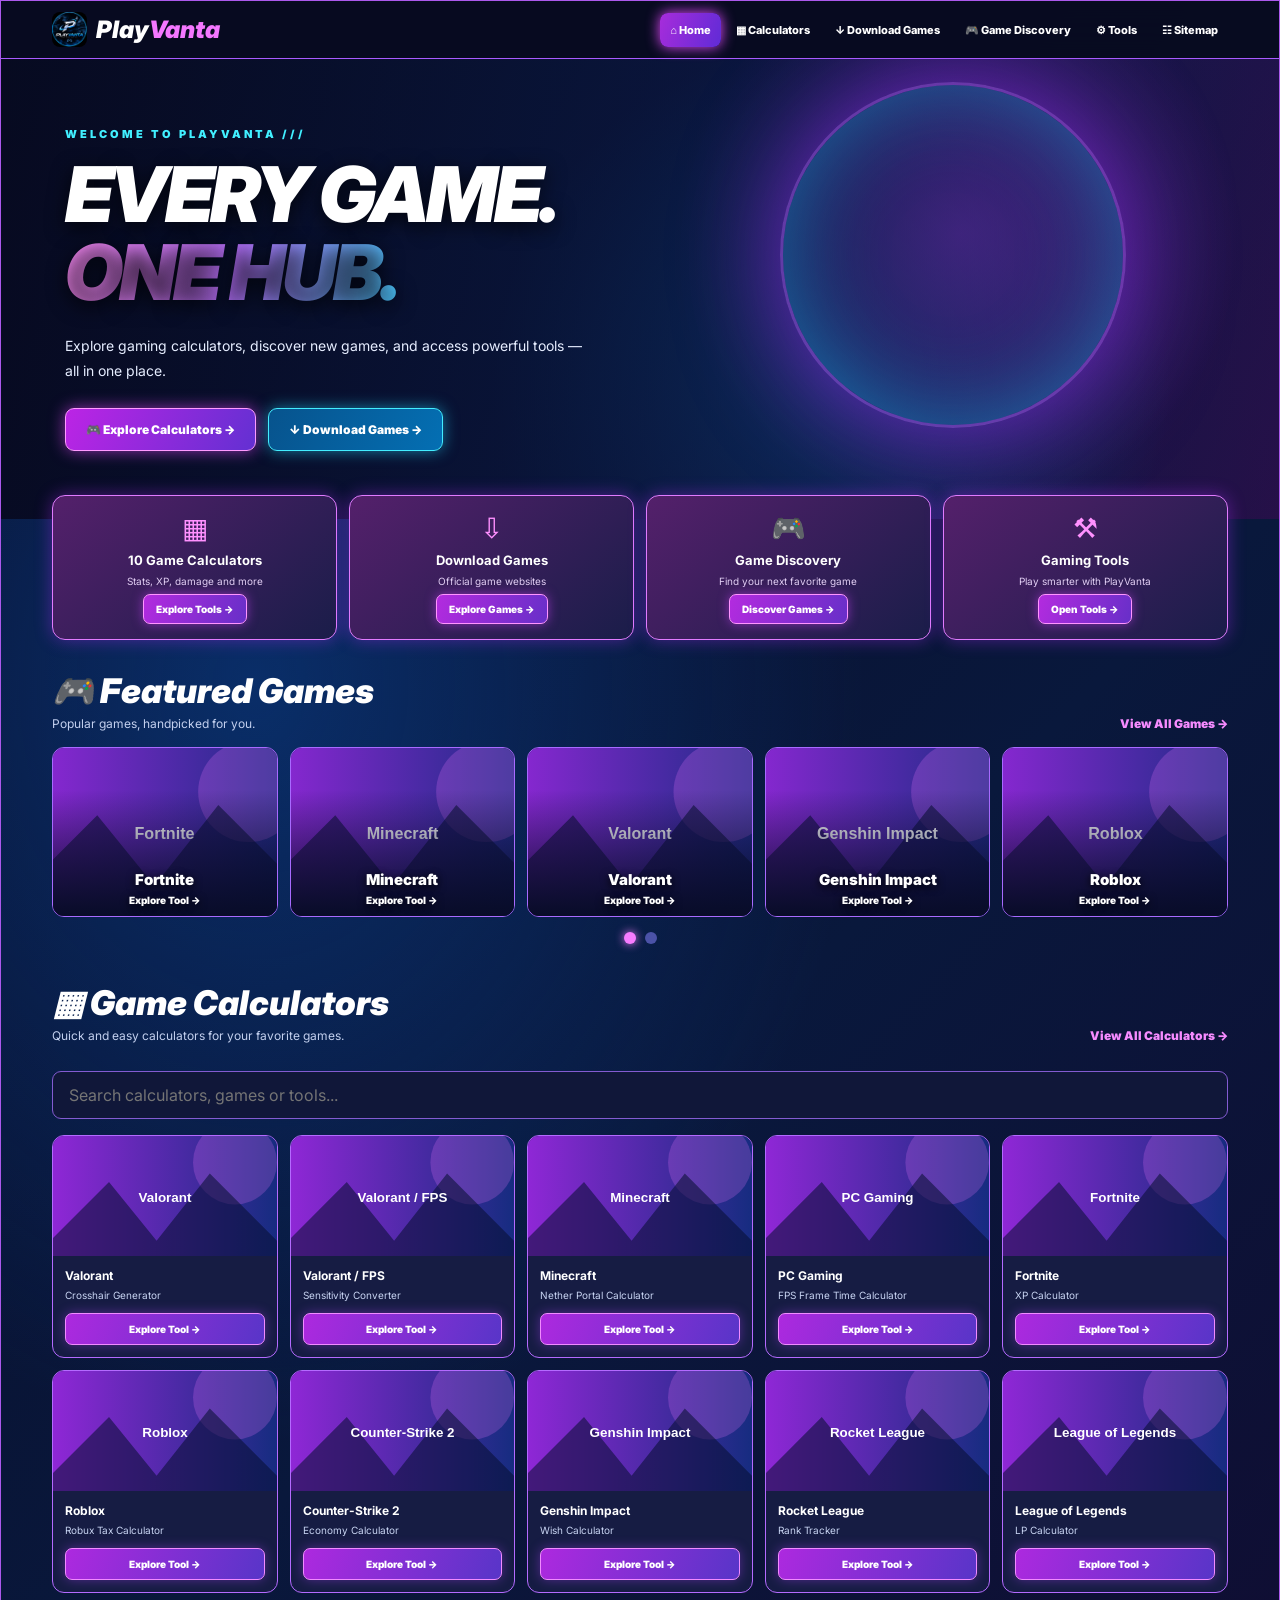
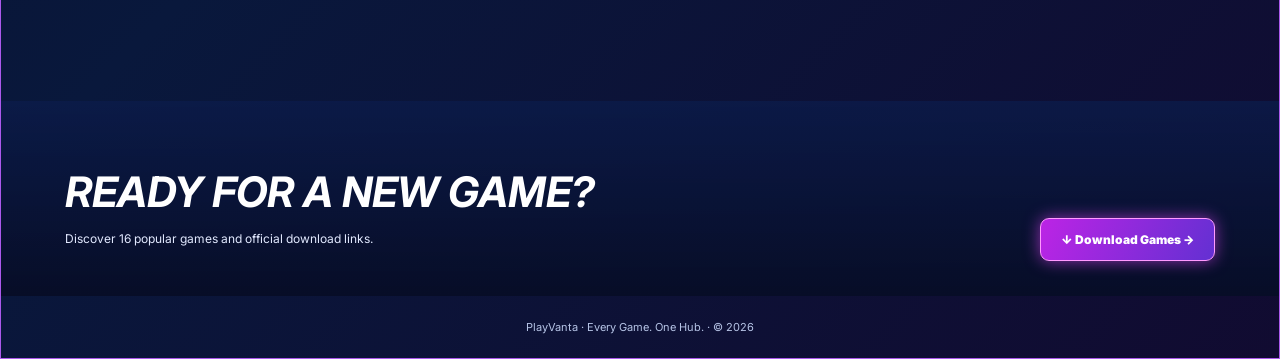
==== commit 7ecbb9fe: "index.html" ====
--- a/index.html
+++ b/index.html
@@ -5,435 +5,252 @@
 <meta charset="UTF-8">
 <meta name="viewport" content="width=device-width,initial-scale=1">
 <title>PlayVanta | Every Game. One Hub.</title>
-<meta name="description" content="PlayVanta is your hub for gaming calculators, game discovery, and official game download links.">
+<meta name="description" content="Gaming calculators, game discovery and official game download links at PlayVanta.">
 <link rel="canonical" href="https://playvanta.github.io/">
 <link rel="icon" href="playvanta-logo.jpg">
-<meta name="theme-color" content="#080b23">
-<link rel="preconnect" href="https://fonts.googleapis.com">
-<link rel="preconnect" href="https://fonts.gstatic.com" crossorigin>
-<link href="https://fonts.googleapis.com/css2?family=Inter:wght@400;500;600;700;800;900&display=swap" rel="stylesheet">
+<meta name="viewport" content="width=device-width,initial-scale=1">
 <style>
-:root{
- --bg:#070b22;--pink:#f579ff;--purple:#a943ff;
- --cyan:#27e5ff;--text:#fff;--muted:#c8d2f2;
-}
+@import url('https://fonts.googleapis.com/css2?family=Inter:wght@400;500;600;700;800;900&display=swap');
+:root{--pink:#f477ff;--purple:#a744ff;--cyan:#32eaff}
 *{box-sizing:border-box}
 html{scroll-behavior:smooth}
-body{
- margin:0;color:var(--text);font-family:Inter,Arial,sans-serif;
- background:#05081b;
-}
+body{margin:0;background:#040719;color:#fff;font-family:Inter,Arial,sans-serif}
 a{text-decoration:none;color:inherit}
 button,input{font:inherit}
-button{cursor:pointer}
-.site{
- max-width:1500px;margin:auto;overflow:hidden;
- border-left:1px solid #b56dff;
- border-right:1px solid #b56dff;
- background:
- radial-gradient(ellipse at 15% 36%,#0a4f9c77,transparent 38%),
- radial-gradient(ellipse at 90% 15%,#5e1baf66,transparent 40%),
- linear-gradient(#080d28,#071431 65%,#0b0b29);
-}
-nav{
- position:sticky;top:0;z-index:50;
- display:flex;align-items:center;justify-content:space-between;
- gap:12px;padding:10px 4%;
- background:#080a20ed;backdrop-filter:blur(18px);
- border-bottom:1px solid #9e5ce8;
-}
-.brand{display:flex;align-items:center;gap:10px;font-size:24px;font-weight:900;font-style:italic}
-.brand img{width:38px;height:38px;border-radius:9px;object-fit:cover}
-.brand em{color:var(--pink);font-style:inherit}
-nav .links{display:flex;gap:5px;align-items:center}
-nav .links a{
- font-size:11px;font-weight:800;padding:10px 12px;
- border-radius:9px;white-space:nowrap;transition:.2s
-}
-nav .links a:hover,nav .links a.active{
- background:linear-gradient(120deg,#b72deb,#6025c7);
- box-shadow:0 0 15px #e24cffbb
-}
-.hero{
- min-height:510px;position:relative;isolation:isolate;
- overflow:hidden;display:flex;align-items:center;
- background:
- linear-gradient(90deg,#060a1df2 0%,#06132ad1 45%,#070e2670 100%),
- url("images/home-background.jpg") center/cover no-repeat,
- linear-gradient(125deg,#080b24,#122e69,#42126d);
-}
-.hero:after{
- content:"";position:absolute;inset:0;z-index:-1;
- background:linear-gradient(0deg,#07142f 0%,transparent 35%)
-}
-.hero-art{
- position:absolute;right:0;bottom:0;width:56%;height:100%;
- background:url("images/home-character.png") center bottom/contain no-repeat;
- filter:drop-shadow(0 0 30px #a32aff77);
- pointer-events:none;z-index:0
-}
-.hero-inner{position:relative;z-index:1;width:100%;padding:55px 5%}
-.hero-copy{max-width:650px}
-.eyebrow{
- color:#37ebff;font-size:12px;letter-spacing:3px;
- font-weight:900;margin-bottom:16px
-}
-h1{
- font-size:clamp(50px,6vw,91px);line-height:1;
- font-weight:900;font-style:italic;letter-spacing:-3px;
- margin:0 0 22px;text-shadow:0 5px 18px #000d
-}
-.gradient{
- background:linear-gradient(100deg,#ff8bf9,#b56cff,#4cd6ff);
- color:transparent;background-clip:text;-webkit-background-clip:text
-}
-.hero p{
- max-width:490px;color:#f0f3ff;font-size:14px;
- line-height:1.8;text-shadow:0 2px 8px #000
-}
-.actions{display:flex;gap:13px;flex-wrap:wrap;margin-top:25px}
-.btn{
- display:inline-flex;align-items:center;justify-content:center;
- gap:8px;padding:13px 20px;border-radius:10px;
- border:1px solid #ff9aff;font-size:12px;font-weight:900;
- background:linear-gradient(115deg,#c026e9,#7227d5);
- box-shadow:0 0 17px #ed4bff99,inset 0 0 10px #ffffff22;
- transition:.25s
-}
-.btn:hover{transform:translateY(-3px);box-shadow:0 0 27px #f56aff}
-.btn.cyan{
- background:linear-gradient(110deg,#075184,#066aa4);
- border-color:#35eaff;box-shadow:0 0 16px #23dfff99
-}
-main{padding:0 4% 35px}
-.quick{
- position:relative;z-index:3;
- display:grid;grid-template-columns:repeat(4,1fr);
- gap:13px;margin:-38px 0 32px
-}
-.quick-card{
- display:flex;flex-direction:column;align-items:center;
- justify-content:center;text-align:center;min-height:145px;
- padding:16px 12px;border-radius:14px;
- border:1px solid #e97dff;
- background:linear-gradient(145deg,#52216d,#171c43 70%);
- box-shadow:0 0 18px #bb36ff66,inset 0 0 20px #f96aff15;
- transition:.25s
-}
-.quick-card:hover{transform:translateY(-7px);box-shadow:0 0 28px #ef60ff}
-.quick-card .icon{font-size:30px;color:#ff86fa;margin-bottom:7px}
-.quick-card strong{font-size:13px}
-.quick-card small{font-size:10px;color:#e6d5f8;margin:5px 0 12px}
-.quick-card .mini{
- display:block;width:100%;max-width:180px;padding:8px 10px;
- border-radius:8px;background:linear-gradient(100deg,#b02bdc,#652bc9);
- border:1px solid #ff8cff;font-size:10px;font-weight:900;
- box-shadow:0 0 12px #d54bff88
-}
-section{margin:30px 0 38px}
-.heading{
- display:flex;justify-content:space-between;
- align-items:end;gap:12px;margin-bottom:17px
-}
-.heading h2{
- font-size:clamp(25px,3vw,35px);font-style:italic;
- font-weight:900;margin:0 0 5px
-}
-.heading p{color:var(--muted);font-size:12px;margin:0}
-.heading>a{color:#f88aff;font-size:12px;font-weight:900}
-.featured{
- display:grid;grid-template-columns:repeat(5,minmax(0,1fr));gap:12px
-}
-.feature-card{
- position:relative;height:190px;overflow:hidden;border-radius:12px;
- border:1px solid #aa6eff;background:#211946;
- box-shadow:0 7px 18px #0007;transition:.25s
-}
-.feature-card:hover{transform:translateY(-5px);box-shadow:0 0 23px #cb50ff88}
-.feature-card img{width:100%;height:100%;object-fit:cover;display:block}
-.feature-card:after{
- content:"";position:absolute;inset:0;
- background:linear-gradient(0deg,#080b23f5,transparent 65%)
-}
-.feature-card .name{
- position:absolute;z-index:2;bottom:13px;left:5px;right:5px;
- text-align:center;font-size:16px;font-weight:900;text-shadow:0 2px 8px #000
-}
-.feature-card small{display:block;font-size:10px;font-weight:600;margin-top:5px}
-.dots{display:flex;justify-content:center;gap:8px;margin-top:15px}
-.dots button{
- width:11px;height:11px;border:0;border-radius:50%;padding:0;
- background:#4c4d9c
-}
-.dots button.active{background:#f47aff;box-shadow:0 0 10px #f47aff}
-.search{
- width:100%;padding:13px 16px;margin:12px 0 15px;
- background:#0e1534;border:1px solid #8155d3;
- border-radius:10px;color:white;outline:none
-}
-.search:focus{border-color:#fa8cff}
-.calculators{
- display:grid;grid-template-columns:repeat(5,minmax(0,1fr));gap:12px
-}
-.calc-card{
- display:block;position:relative;overflow:hidden;
- border-radius:12px;border:1px solid #b46cff;
- background:#191b43;transition:.25s
-}
-.calc-card:hover{
- transform:translateY(-5px);
- box-shadow:0 0 22px #c74cff99
-}
-.calc-photo{
- height:125px;position:relative;overflow:hidden;
- background:linear-gradient(120deg,#4d1d81,#142d60)
-}
-.calc-photo img{width:100%;height:100%;object-fit:cover;display:block}
-.calc-photo:after{
- content:"";position:absolute;inset:0;
- background:linear-gradient(0deg,#111633,transparent 65%)
-}
-.calc-info{padding:12px 11px 14px}
-.calc-info strong{display:block;font-size:12px}
-.calc-info small{
- display:block;color:#c9d3ed;font-size:10px;margin:5px 0 11px
-}
-.open-tool{
- display:block;text-align:center;padding:9px 6px;
- border-radius:8px;border:1px solid #e88bff;
- background:linear-gradient(100deg,#a52bda,#5935c3);
- font-size:10px;font-weight:900;box-shadow:0 0 10px #a83cff55
-}
-.calc-card:hover .open-tool{filter:brightness(1.2)}
-.landscape{
- height:160px;margin-top:30px;
- background:
- linear-gradient(0deg,#080d26,#080d2600),
- url("images/mountain-footer.jpg") center/cover no-repeat,
- radial-gradient(ellipse at 50% 100%,#15b8f9,#172458 55%,#0b0e2b)
-}
-.final-cta{
- display:flex;align-items:center;justify-content:space-between;
- gap:20px;padding:30px 5%;
- background:linear-gradient(115deg,#181043,#0a1c48,#301044);
- border-top:1px solid #9d5aff
-}
-.final-cta h2{font-size:clamp(26px,4vw,42px);font-style:italic;margin:0}
-.final-cta p{font-size:12px;color:#d2dcf5;line-height:1.7}
-footer{
- padding:25px;text-align:center;color:#aebce0;
- font-size:11px;border-top:1px solid #9055d877
-}
-@media(max-width:1050px){
- .featured,.calculators{grid-template-columns:repeat(3,1fr)}
- nav .links a{padding:8px;font-size:10px}
-}
-@media(max-width:700px){
- nav{flex-wrap:wrap}
- .brand{font-size:20px}
- nav .links{width:100%;overflow-x:auto}
- .hero{min-height:460px}
- .hero-inner{padding:45px 5% 80px}
- .hero-art{width:75%;opacity:.38}
- .hero h1{font-size:clamp(46px,11vw,70px)}
- .quick{grid-template-columns:repeat(2,1fr);margin-top:-25px}
- .featured,.calculators{grid-template-columns:repeat(2,minmax(0,1fr))}
- .calc-photo{height:110px}
- .final-cta{flex-direction:column;align-items:flex-start}
-}
-@media(prefers-reduced-motion:reduce){
- *,*:before,*:after{transition:none!important}
-}
+.shell{max-width:1450px;margin:auto;overflow:hidden;border:1px solid #ab59ec;background:radial-gradient(ellipse at 20% 35%,#0a3c84aa,transparent 42%),linear-gradient(135deg,#080a24,#09183c 55%,#110b31)}
+nav{position:sticky;top:0;z-index:20;display:flex;align-items:center;justify-content:space-between;gap:15px;padding:11px 4%;background:#080b20f2;border-bottom:1px solid #a95aff;backdrop-filter:blur(14px)}
+.logo{display:flex;align-items:center;gap:9px;font-size:24px;font-weight:900;font-style:italic;white-space:nowrap}
+.logo img{width:35px;height:35px;border-radius:8px;object-fit:cover}
+.logo em{color:var(--pink);font-style:inherit}
+.links{display:flex;align-items:center;gap:5px}
+.links a{font-size:11px;font-weight:800;padding:10px;border-radius:8px;white-space:nowrap}
+.links a:hover,.links .active{background:linear-gradient(110deg,#a72cdb,#602bd6);box-shadow:0 0 14px #e64bff}
+.hero{position:relative;min-height:460px;display:flex;align-items:center;overflow:hidden;isolation:isolate;background:radial-gradient(circle at 75% 38%,#9b39edaa,transparent 28%),radial-gradient(circle at 65% 70%,#097ccf88,transparent 38%),linear-gradient(115deg,#060a23,#101d56,#30104f)}
+.hero:before{content:"";position:absolute;inset:0;z-index:-1;background:linear-gradient(90deg,#070a20fa,#07112ee0 43%,#0b113755),url("https://images.unsplash.com/photo-1519608487953-e999c86e7455?auto=format&fit=crop&w=1800&q=85") center/cover;opacity:.85}
+.hero:after{content:"";position:absolute;width:340px;height:340px;right:12%;top:5%;border:3px solid #b459ff77;border-radius:50%;box-shadow:0 0 100px #a02cff99,inset 0 0 90px #23bfff77;z-index:-1}
+.hero-inner{padding:55px 5%;max-width:730px}
+.eyebrow{color:#41efff;letter-spacing:3px;font-size:11px;font-weight:900}
+h1{font-size:clamp(50px,6vw,88px);font-style:italic;font-weight:900;line-height:1.02;letter-spacing:-3px;margin:15px 0 20px;text-shadow:0 5px 20px #000b}
+.gradient{background:linear-gradient(100deg,#ff8cf8,#b971ff,#49caff);background-clip:text;color:transparent}
+.hero p{color:#e6edff;font-size:14px;line-height:1.8;max-width:530px}
+.actions{display:flex;gap:12px;flex-wrap:wrap;margin-top:25px}
+.button{display:inline-flex;align-items:center;justify-content:center;padding:13px 20px;border-radius:9px;border:1px solid #ff9aff;background:linear-gradient(115deg,#bc24e5,#6330d2);box-shadow:0 0 16px #e646ff99;font-size:12px;font-weight:900;transition:.2s}
+.button:hover{transform:translateY(-3px);box-shadow:0 0 25px #f16aff}
+.button.cyan{border-color:#43edff;background:linear-gradient(115deg,#07538d,#046fb3);box-shadow:0 0 15px #21d8ff88}
+main{padding:0 4% 40px}
+.quick{position:relative;display:grid;grid-template-columns:repeat(4,1fr);gap:12px;margin:-24px 0 30px}
+.quick a{display:flex;flex-direction:column;align-items:center;justify-content:center;gap:7px;text-align:center;min-height:145px;padding:15px 10px;border:1px solid #e17bff;border-radius:13px;background:linear-gradient(140deg,#54206b,#1a1d49);box-shadow:0 0 17px #b12cff66;transition:.2s}
+.quick a:hover{transform:translateY(-6px);box-shadow:0 0 27px #e65bff}
+.quick .icon{font-size:28px;color:#ff91ff}
+.quick strong{font-size:13px}
+.quick small{font-size:10px;color:#e2cff4}
+.quick .mini{padding:8px 12px;border:1px solid #ff94ff;border-radius:7px;background:linear-gradient(110deg,#b32bdf,#672fc8);font-size:10px;font-weight:900;box-shadow:0 0 11px #ce42ff88}
+.section{margin:30px 0 38px}
+.heading{display:flex;justify-content:space-between;align-items:end;gap:12px;margin-bottom:16px}
+.heading h2{font-size:clamp(24px,3vw,34px);font-weight:900;font-style:italic;margin:0 0 5px}
+.heading p{color:#c3d0ef;font-size:12px;margin:0}
+.heading>a{color:#f68bff;font-size:12px;font-weight:900}
+.featured{display:grid;grid-template-columns:repeat(5,minmax(0,1fr));gap:12px}
+.feature{position:relative;display:block;height:170px;overflow:hidden;border-radius:12px;border:1px solid #a86aff;background:#22204a;transition:.2s}
+.feature:hover,.calc:hover{transform:translateY(-5px);box-shadow:0 0 22px #c347ff99}
+.feature img{width:100%;height:100%;object-fit:cover;display:block}
+.feature:after{content:"";position:absolute;inset:0;background:linear-gradient(0deg,#080c28,transparent 75%)}
+.feature-label{position:absolute;z-index:1;bottom:10px;left:5px;right:5px;text-align:center;font-size:15px;font-weight:900;text-shadow:0 2px 8px #000}
+.feature-label small{display:block;font-size:10px;margin-top:5px}
+.dots{display:flex;justify-content:center;gap:9px;margin-top:15px}
+.dots button{width:12px;height:12px;border:0;border-radius:50%;background:#4b52a7;cursor:pointer}
+.dots button.active{background:#f77cff;box-shadow:0 0 10px #f77cff}
+.search{width:100%;padding:13px 16px;margin:12px 0 16px;border:1px solid #835bd1;border-radius:9px;background:#101739;color:#fff;outline:none}
+.calcs{display:grid;grid-template-columns:repeat(5,minmax(0,1fr));gap:12px}
+.calc{display:block;overflow:hidden;border-radius:12px;border:1px solid #b46aff;background:#161c43;transition:.2s}
+.calc img{width:100%;height:120px;object-fit:cover;display:block}
+.calc-body{padding:12px}
+.calc strong{display:block;font-size:12px}
+.calc small{display:block;font-size:10px;color:#c8d4f2;margin:6px 0 12px}
+.calc-btn{display:block;text-align:center;padding:9px 5px;border-radius:7px;background:linear-gradient(110deg,#ad29df,#5835c8);border:1px solid #f18bff;font-size:10px;font-weight:900;box-shadow:0 0 12px #ae42ff66}
+.footer-banner{margin-top:30px;padding:65px 5% 35px;display:flex;justify-content:space-between;align-items:end;gap:15px;background:linear-gradient(0deg,#070d27,#0b1b4acc),url("https://images.unsplash.com/photo-1519681393784-d120267933ba?auto=format&fit=crop&w=1600&q=85") center/cover}
+.footer-banner h2{font-size:clamp(25px,4vw,42px);font-style:italic;margin:0}
+.footer-banner p{color:#e2e9ff;font-size:12px;line-height:1.7}
+footer{text-align:center;padding:24px;color:#b6c4e6;font-size:11px}
+@media(max-width:1050px){.featured,.calcs{grid-template-columns:repeat(3,1fr)}.links a{font-size:10px;padding:8px}}
+@media(max-width:700px){nav{flex-wrap:wrap}.links{width:100%;overflow-x:auto}.quick{grid-template-columns:repeat(2,1fr)}.featured,.calcs{grid-template-columns:repeat(2,minmax(0,1fr))}.hero{min-height:390px}.hero-inner{padding:45px 5% 70px}.footer-banner{flex-direction:column;align-items:flex-start}.feature{height:145px}}
 </style>
 </head>
 <body>
-<div class="site">
+<div class="shell">
 <nav>
-<a class="brand" href="index.html">
-<img src="playvanta-logo.jpg" alt="PlayVanta">
-<span>Play<em>Vanta</em></span>
-</a>
+<a class="logo" href="index.html"><img src="playvanta-logo.jpg" alt="PlayVanta"><span>Play<em>Vanta</em></span></a>
 <div class="links">
 <a class="active" href="index.html">⌂ Home</a>
-<a href="#calculators">⊞ Calculators</a>
+<a href="#calculators">▦ Calculators</a>
 <a href="download-games.html">↓ Download Games</a>
 <a href="download-games.html">🎮 Game Discovery</a>
 <a href="#calculators">⚙ Tools</a>
 <a href="sitemap.xml">☷ Sitemap</a>
 </div>
 </nav>
-
 <header class="hero">
-<div class="hero-art" aria-hidden="true"></div>
 <div class="hero-inner">
-<div class="hero-copy">
 <div class="eyebrow">WELCOME TO PLAYVANTA ///</div>
 <h1>EVERY GAME.<br><span class="gradient">ONE HUB.</span></h1>
 <p>Explore gaming calculators, discover new games, and access powerful tools — all in one place.</p>
 <div class="actions">
-<a class="btn" href="#calculators">🎮 Explore Calculators →</a>
-<a class="btn cyan" href="download-games.html">↓ Download Games →</a>
-</div>
+<a class="button" href="#calculators">🎮 Explore Calculators →</a>
+<a class="button cyan" href="download-games.html">↓ Download Games →</a>
 </div>
 </div>
 </header>
-
 <main>
 <div class="quick">
-<a class="quick-card" href="#calculators">
-<span class="icon">▦</span>
-<strong>10 Game Calculators</strong>
-<small>Stats, XP, damage, and more</small>
-<span class="mini">Explore Tools →</span>
-</a>
-<a class="quick-card" href="download-games.html">
-<span class="icon">⇩</span>
-<strong>Download Games</strong>
-<small>Get games from official sources</small>
-<span class="mini">Explore Games →</span>
-</a>
-<a class="quick-card" href="download-games.html">
-<span class="icon">🎮</span>
-<strong>Game Discovery</strong>
-<small>Find your next favorite game</small>
-<span class="mini">Discover Games →</span>
-</a>
-<a class="quick-card" href="#calculators">
-<span class="icon">⚒</span>
-<strong>Gaming Tools</strong>
-<small>Useful tools for every gamer</small>
-<span class="mini">Open Tools →</span>
-</a>
-</div>
-
-<section id="featured">
-<div class="heading">
-<div>
-<h2>🎮 Featured Games</h2>
-<p>Popular games, handpicked for you.</p>
-</div>
-<a href="download-games.html">View All Games →</a>
-</div>
+<a href="#calculators"><span class="icon">▦</span><strong>10 Game Calculators</strong><small>Stats, XP, damage and more</small><span class="mini">Explore Tools →</span></a>
+<a href="download-games.html"><span class="icon">⇩</span><strong>Download Games</strong><small>Official game websites</small><span class="mini">Explore Games →</span></a>
+<a href="download-games.html"><span class="icon">🎮</span><strong>Game Discovery</strong><small>Find your next favorite game</small><span class="mini">Discover Games →</span></a>
+<a href="#calculators"><span class="icon">⚒</span><strong>Gaming Tools</strong><small>Play smarter with PlayVanta</small><span class="mini">Open Tools →</span></a>
+</div>
+<section class="section" id="featured">
+<div class="heading"><div><h2>🎮 Featured Games</h2><p>Popular games, handpicked for you.</p></div><a href="download-games.html">View All Games →</a></div>
 <div class="featured" id="featuredGrid"></div>
 <div class="dots" id="dots"></div>
 </section>
-
-<section id="calculators">
-<div class="heading">
-<div>
-<h2>▦ Game Calculators</h2>
-<p>Quick and easy calculators for your favorite games.</p>
-</div>
-<a href="#calculatorGrid">View All Calculators →</a>
-</div>
-<input id="search" class="search" type="search"
-placeholder="Search calculators, games or tools..."
-aria-label="Search gaming calculators">
-<div class="calculators" id="calculatorGrid"></div>
-<p id="noResults" hidden>No matching calculators found.</p>
+<section class="section" id="calculators">
+<div class="heading"><div><h2>▦ Game Calculators</h2><p>Quick and easy calculators for your favorite games.</p></div><a href="#calcGrid">View All Calculators →</a></div>
+<input class="search" id="search" type="search" placeholder="Search calculators, games or tools..." aria-label="Search calculators">
+<div class="calcs" id="calcGrid"></div>
+<p id="empty" hidden>No calculators found.</p>
 </section>
 </main>
-
-<div class="landscape" aria-hidden="true"></div>
-<div class="final-cta">
-<div>
-<h2>READY FOR A NEW GAME?</h2>
-<p>Discover 16+ popular games, find official download links,<br>and start your next gaming adventure.</p>
-</div>
-<a class="btn" href="download-games.html">↓ Download Games →</a>
+<div class="footer-banner">
+<div><h2>READY FOR A NEW GAME?</h2><p>Discover 16 popular games and official download links.</p></div>
+<a class="button" href="download-games.html">↓ Download Games →</a>
 </div>
 <footer>PlayVanta · Every Game. One Hub. · © <span id="year"></span></footer>
 </div>
-
 <script>
-const games=[
- {name:"Fortnite",image:"fortnite.jpg",tool:"fortnite-xp-calculator.html"},
- {name:"Minecraft",image:"minecraft.jpg",tool:"minecraft-nether-calculator.html"},
- {name:"Valorant",image:"valorant.jpg",tool:"valorant-crosshair-generator.html"},
- {name:"Genshin Impact",image:"genshin-impact.jpg",tool:"genshin-wish-calculator.html"},
- {name:"Roblox",image:"roblox.jpg",tool:"roblox-robux-tax-calculator.html"},
- {name:"Counter-Strike 2",image:"cs2.jpg",tool:"cs2-economy-calculator.html"},
- {name:"Rocket League",image:"rocket-league.jpg",tool:"rocket-league-rank-tracker.html"},
- {name:"League of Legends",image:"league-of-legends.jpg",tool:"lol-lp-calculator.html"},
- {name:"Apex Legends",image:"apex-legends.jpg",tool:"valorant-sensitivity-converter.html"},
- {name:"Overwatch 2",image:"overwatch-2.jpg",tool:"valorant-sensitivity-converter.html"}
+/*
+ Image URLs are embedded here.
+ Steam game images use the Steam CDN.
+ Other games use public image sources.
+ If an image fails, an SVG title graphic replaces it.
+*/
+const art={
+ valorant:[
+  "https://images.igdb.com/igdb/image/upload/t_1080p/co2mvt.jpg"
+ ],
+ fortnite:[
+  "https://images.igdb.com/igdb/image/upload/t_1080p/co2ekt.jpg"
+ ],
+ minecraft:[
+  "https://images.igdb.com/igdb/image/upload/t_1080p/co8fu7.jpg"
+ ],
+ roblox:[
+  "https://images.igdb.com/igdb/image/upload/t_1080p/co1wyy.jpg"
+ ],
+ cs2:[
+  "https://shared.fastly.steamstatic.com/store_item_assets/steam/apps/730/header.jpg",
+  "https://cdn.cloudflare.steamstatic.com/steam/apps/730/header.jpg"
+ ],
+ genshin:[
+  "https://images.igdb.com/igdb/image/upload/t_1080p/co5g3r.jpg"
+ ],
+ rocket:[
+  "https://shared.fastly.steamstatic.com/store_item_assets/steam/apps/252950/header.jpg",
+  "https://cdn.cloudflare.steamstatic.com/steam/apps/252950/header.jpg"
+ ],
+ lol:[
+  "https://ddragon.leagueoflegends.com/cdn/img/champion/splash/Ahri_0.jpg"
+ ],
+ apex:[
+  "https://shared.fastly.steamstatic.com/store_item_assets/steam/apps/1172470/header.jpg",
+  "https://cdn.cloudflare.steamstatic.com/steam/apps/1172470/header.jpg"
+ ],
+ overwatch:[
+  "https://shared.fastly.steamstatic.com/store_item_assets/steam/apps/2357570/header.jpg",
+  "https://cdn.cloudflare.steamstatic.com/steam/apps/2357570/header.jpg"
+ ],
+ pc:[
+  "https://images.unsplash.com/photo-1542751371-adc38448a05e?auto=format&fit=crop&w=800&q=80"
+ ]
+};
+const featured=[
+ ["Fortnite","fortnite","fortnite-xp-calculator.html"],
+ ["Minecraft","minecraft","minecraft-nether-calculator.html"],
+ ["Valorant","valorant","valorant-crosshair-generator.html"],
+ ["Genshin Impact","genshin","genshin-wish-calculator.html"],
+ ["Roblox","roblox","roblox-robux-tax-calculator.html"],
+ ["Counter-Strike 2","cs2","cs2-economy-calculator.html"],
+ ["Rocket League","rocket","rocket-league-rank-tracker.html"],
+ ["League of Legends","lol","lol-lp-calculator.html"],
+ ["Apex Legends","apex","valorant-sensitivity-converter.html"],
+ ["Overwatch 2","overwatch","valorant-sensitivity-converter.html"]
 ];
-const calculators=[
- {game:"Valorant",name:"Crosshair Generator",image:"valorant.jpg",url:"valorant-crosshair-generator.html"},
- {game:"Valorant / FPS",name:"Sensitivity Converter",image:"valorant.jpg",url:"valorant-sensitivity-converter.html"},
- {game:"Minecraft",name:"Nether Portal Calculator",image:"minecraft.jpg",url:"minecraft-nether-calculator.html"},
- {game:"PC Gaming",name:"FPS Frame Time Calculator",image:"pc-gaming.jpg",url:"fps-frame-time-calculator.html"},
- {game:"Fortnite",name:"XP Calculator",image:"fortnite.jpg",url:"fortnite-xp-calculator.html"},
- {game:"Roblox",name:"Robux Tax Calculator",image:"roblox.jpg",url:"roblox-robux-tax-calculator.html"},
- {game:"Counter-Strike 2",name:"Economy Calculator",image:"cs2.jpg",url:"cs2-economy-calculator.html"},
- {game:"Genshin Impact",name:"Wish Calculator",image:"genshin-impact.jpg",url:"genshin-wish-calculator.html"},
- {game:"Rocket League",name:"Rank Tracker",image:"rocket-league.jpg",url:"rocket-league-rank-tracker.html"},
- {game:"League of Legends",name:"LP Calculator",image:"league-of-legends.jpg",url:"lol-lp-calculator.html"}
+const calcs=[
+ ["Valorant","Crosshair Generator","valorant","valorant-crosshair-generator.html"],
+ ["Valorant / FPS","Sensitivity Converter","valorant","valorant-sensitivity-converter.html"],
+ ["Minecraft","Nether Portal Calculator","minecraft","minecraft-nether-calculator.html"],
+ ["PC Gaming","FPS Frame Time Calculator","pc","fps-frame-time-calculator.html"],
+ ["Fortnite","XP Calculator","fortnite","fortnite-xp-calculator.html"],
+ ["Roblox","Robux Tax Calculator","roblox","roblox-robux-tax-calculator.html"],
+ ["Counter-Strike 2","Economy Calculator","cs2","cs2-economy-calculator.html"],
+ ["Genshin Impact","Wish Calculator","genshin","genshin-wish-calculator.html"],
+ ["Rocket League","Rank Tracker","rocket","rocket-league-rank-tracker.html"],
+ ["League of Legends","LP Calculator","lol","lol-lp-calculator.html"]
 ];
-
-function safeImage(file,alt){
+function fallback(name){
+ const colors=["#8f27d6","#162c80"];
+ const svg=`<svg xmlns="http://www.w3.org/2000/svg" width="800" height="500" viewBox="0 0 800 500"><defs><linearGradient id="g"><stop stop-color="${colors[0]}"/><stop offset="1" stop-color="${colors[1]}"/></linearGradient></defs><rect width="800" height="500" fill="url(#g)"/><circle cx="650" cy="130" r="150" fill="#ef78ff" opacity=".22"/><path d="M0 400L200 200L370 410L560 170L800 410V500H0Z" fill="#070d30" opacity=".55"/><text x="400" y="270" text-anchor="middle" font-family="Arial" font-size="48" font-weight="bold" fill="white">${name.replace(/&/g,"&amp;").replace(/</g,"&lt;")}</text></svg>`;
+ return "data:image/svg+xml;charset=utf-8,"+encodeURIComponent(svg);
+}
+function photo(key,name){
  const img=document.createElement("img");
- img.src="images/"+file;img.alt=alt;img.loading="lazy";
+ img.alt=name+" artwork";img.loading="lazy";img.decoding="async";
+ const urls=art[key]||[];let i=0;
  img.onerror=()=>{
-  img.onerror=null;
-  img.src="https://placehold.co/800x500/241347/f0b1ff?text="+encodeURIComponent(alt);
+  i++;
+  if(i<urls.length)img.src=urls[i];
+  else{img.onerror=null;img.src=fallback(name)}
  };
+ img.src=urls[0]||fallback(name);
  return img;
 }
-
 let page=0;
-function renderFeatured(){
+function drawFeatured(){
  const grid=document.getElementById("featuredGrid");
  grid.replaceChildren();
- games.slice(page*5,page*5+5).forEach(g=>{
-  const a=document.createElement("a");
-  a.href=g.tool;a.className="feature-card";
-  a.append(safeImage(g.image,g.name));
-  const label=document.createElement("div");
-  label.className="name";label.textContent=g.name;
-  const small=document.createElement("small");
-  small.textContent="Explore Tool →";
+ featured.slice(page*5,page*5+5).forEach(([name,key,url])=>{
+  const a=document.createElement("a");a.href=url;a.className="feature";
+  a.append(photo(key,name));
+  const label=document.createElement("div");label.className="feature-label";
+  label.textContent=name;
+  const small=document.createElement("small");small.textContent="Explore Tool →";
   label.append(small);a.append(label);grid.append(a);
  });
  const dots=document.getElementById("dots");dots.replaceChildren();
  for(let i=0;i<2;i++){
-  const b=document.createElement("button");
+  const b=document.createElement("button");b.type="button";
   b.className=i===page?"active":"";
-  b.setAttribute("aria-label","Featured games page "+(i+1));
-  b.onclick=()=>{page=i;renderFeatured()};
+  b.setAttribute("aria-label","Featured page "+(i+1));
+  b.onclick=()=>{page=i;drawFeatured()};
   dots.append(b);
  }
 }
-renderFeatured();
-
-const calcGrid=document.getElementById("calculatorGrid");
-calculators.forEach(c=>{
- const a=document.createElement("a");
- a.className="calc-card";a.href=c.url;
- const photo=document.createElement("div");
- photo.className="calc-photo";
- photo.append(safeImage(c.image,c.game+" artwork"));
- const info=document.createElement("div");
- info.className="calc-info";
- const strong=document.createElement("strong");
- strong.textContent=c.game;
- const small=document.createElement("small");
- small.textContent=c.name;
- const button=document.createElement("span");
- button.className="open-tool";button.textContent="Explore Tool →";
- info.append(strong,small,button);a.append(photo,info);calcGrid.append(a);
+drawFeatured();
+const calcGrid=document.getElementById("calcGrid");
+calcs.forEach(([game,name,key,url])=>{
+ const a=document.createElement("a");a.href=url;a.className="calc";
+ a.append(photo(key,game));
+ const body=document.createElement("div");body.className="calc-body";
+ const title=document.createElement("strong");title.textContent=game;
+ const sub=document.createElement("small");sub.textContent=name;
+ const btn=document.createElement("span");btn.className="calc-btn";btn.textContent="Explore Tool →";
+ body.append(title,sub,btn);a.append(body);calcGrid.append(a);
 });
-
 document.getElementById("search").addEventListener("input",e=>{
- const q=e.target.value.toLowerCase().trim();
- let visible=0;
+ const q=e.target.value.toLowerCase().trim();let count=0;
  [...calcGrid.children].forEach((el,i)=>{
-  const c=calculators[i];
-  const show=(c.game+" "+c.name).toLowerCase().includes(q);
-  el.hidden=!show;
-  if(show)visible++;
+  const show=(calcs[i][0]+" "+calcs[i][1]).toLowerCase().includes(q);
+  el.style.display=show?"":"none";if(show)count++;
  });
- document.getElementById("noResults").hidden=visible!==0;
+ document.getElementById("empty").hidden=count>0;
 });
 document.getElementById("year").textContent=new Date().getFullYear();
 </script>
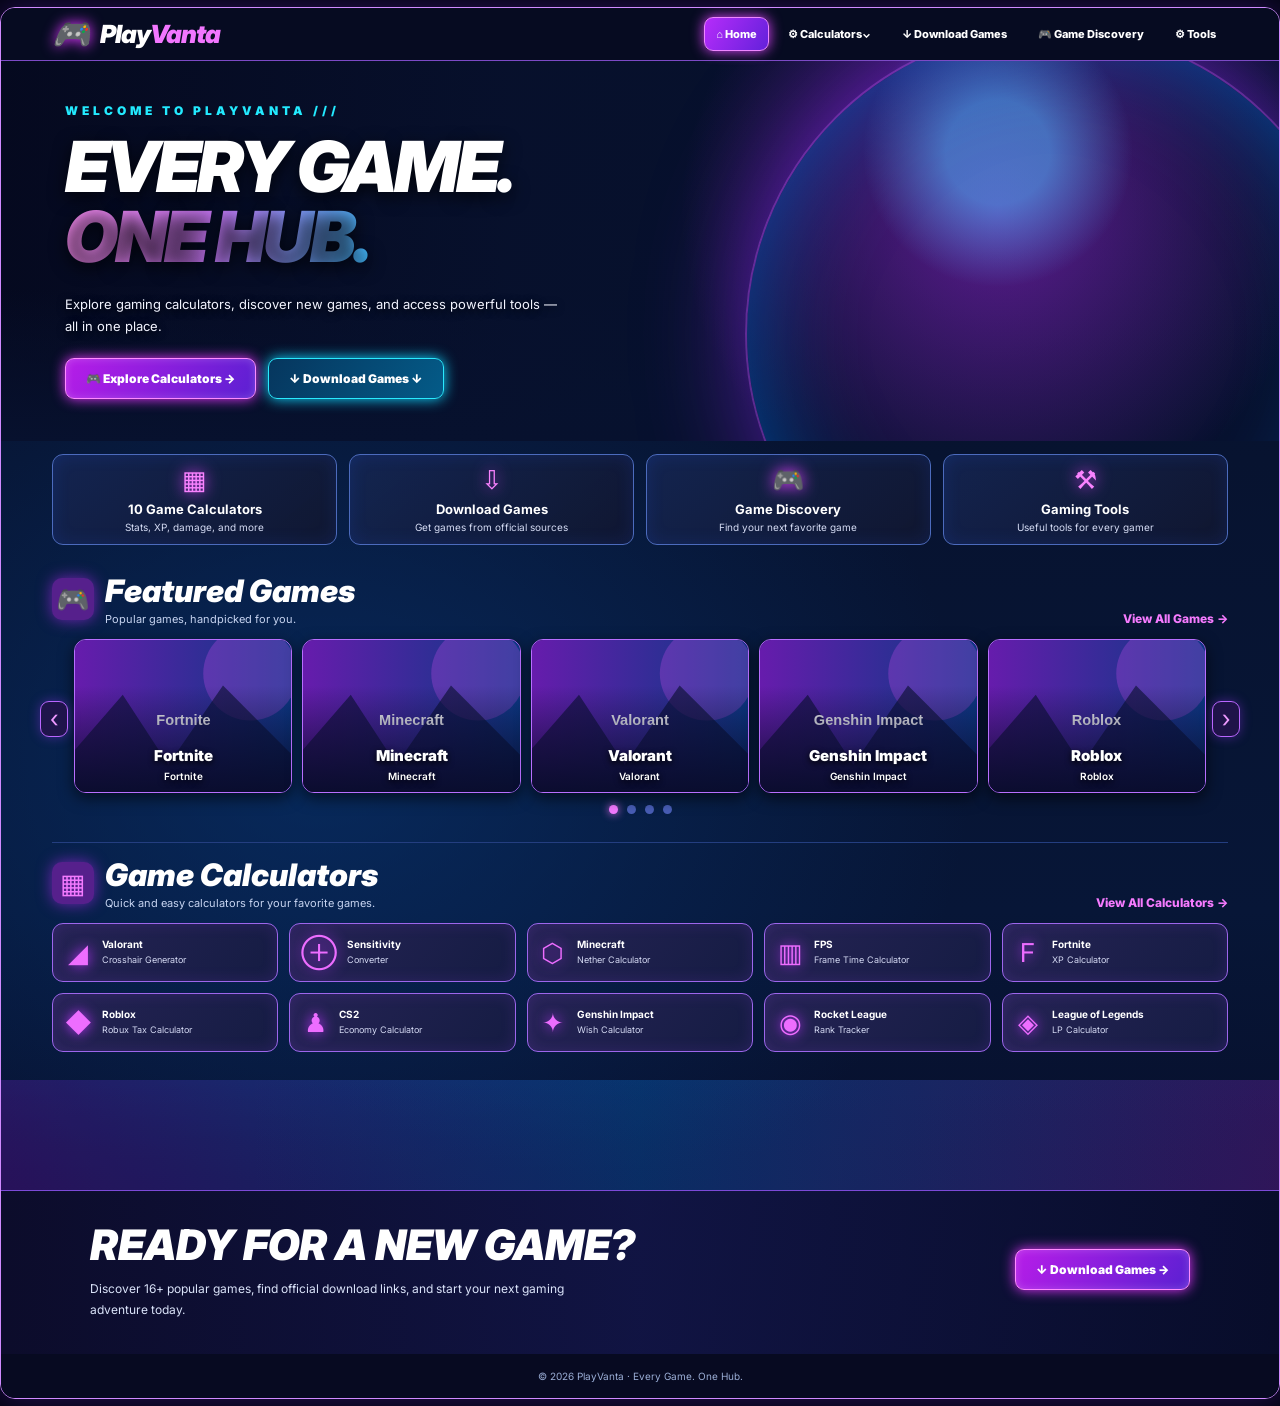
==== commit 78a30945: "index.html" ====
--- a/index.html
+++ b/index.html
@@ -5,134 +5,396 @@
 <meta charset="UTF-8">
 <meta name="viewport" content="width=device-width,initial-scale=1">
 <title>PlayVanta | Every Game. One Hub.</title>
-<meta name="description" content="Gaming calculators, game discovery and official game download links at PlayVanta.">
+<meta name="description" content="Discover games, free gaming calculators, crosshair tools, XP calculators and official game downloads at PlayVanta.">
 <link rel="canonical" href="https://playvanta.github.io/">
 <link rel="icon" href="playvanta-logo.jpg">
-<meta name="viewport" content="width=device-width,initial-scale=1">
+<link rel="preconnect" href="https://fonts.googleapis.com">
+<link rel="preconnect" href="https://fonts.gstatic.com" crossorigin>
+<link href="https://fonts.googleapis.com/css2?family=Inter:wght@400;500;600;700;800;900&display=swap" rel="stylesheet">
 <style>
-@import url('https://fonts.googleapis.com/css2?family=Inter:wght@400;500;600;700;800;900&display=swap');
-:root{--pink:#f477ff;--purple:#a744ff;--cyan:#32eaff}
+:root{
+ --bg:#060a22;--panel:#111737;--pink:#f46cff;
+ --purple:#a538ff;--cyan:#23e7ff;--text:#fff;
+ --border:#9862ec;
+}
 *{box-sizing:border-box}
 html{scroll-behavior:smooth}
-body{margin:0;background:#040719;color:#fff;font-family:Inter,Arial,sans-serif}
+body{margin:0;background:#030514;color:var(--text);font-family:Inter,Arial,sans-serif}
 a{text-decoration:none;color:inherit}
 button,input{font:inherit}
-.shell{max-width:1450px;margin:auto;overflow:hidden;border:1px solid #ab59ec;background:radial-gradient(ellipse at 20% 35%,#0a3c84aa,transparent 42%),linear-gradient(135deg,#080a24,#09183c 55%,#110b31)}
-nav{position:sticky;top:0;z-index:20;display:flex;align-items:center;justify-content:space-between;gap:15px;padding:11px 4%;background:#080b20f2;border-bottom:1px solid #a95aff;backdrop-filter:blur(14px)}
-.logo{display:flex;align-items:center;gap:9px;font-size:24px;font-weight:900;font-style:italic;white-space:nowrap}
-.logo img{width:35px;height:35px;border-radius:8px;object-fit:cover}
-.logo em{color:var(--pink);font-style:inherit}
-.links{display:flex;align-items:center;gap:5px}
-.links a{font-size:11px;font-weight:800;padding:10px;border-radius:8px;white-space:nowrap}
-.links a:hover,.links .active{background:linear-gradient(110deg,#a72cdb,#602bd6);box-shadow:0 0 14px #e64bff}
-.hero{position:relative;min-height:460px;display:flex;align-items:center;overflow:hidden;isolation:isolate;background:radial-gradient(circle at 75% 38%,#9b39edaa,transparent 28%),radial-gradient(circle at 65% 70%,#097ccf88,transparent 38%),linear-gradient(115deg,#060a23,#101d56,#30104f)}
-.hero:before{content:"";position:absolute;inset:0;z-index:-1;background:linear-gradient(90deg,#070a20fa,#07112ee0 43%,#0b113755),url("https://images.unsplash.com/photo-1519608487953-e999c86e7455?auto=format&fit=crop&w=1800&q=85") center/cover;opacity:.85}
-.hero:after{content:"";position:absolute;width:340px;height:340px;right:12%;top:5%;border:3px solid #b459ff77;border-radius:50%;box-shadow:0 0 100px #a02cff99,inset 0 0 90px #23bfff77;z-index:-1}
-.hero-inner{padding:55px 5%;max-width:730px}
-.eyebrow{color:#41efff;letter-spacing:3px;font-size:11px;font-weight:900}
-h1{font-size:clamp(50px,6vw,88px);font-style:italic;font-weight:900;line-height:1.02;letter-spacing:-3px;margin:15px 0 20px;text-shadow:0 5px 20px #000b}
-.gradient{background:linear-gradient(100deg,#ff8cf8,#b971ff,#49caff);background-clip:text;color:transparent}
-.hero p{color:#e6edff;font-size:14px;line-height:1.8;max-width:530px}
-.actions{display:flex;gap:12px;flex-wrap:wrap;margin-top:25px}
-.button{display:inline-flex;align-items:center;justify-content:center;padding:13px 20px;border-radius:9px;border:1px solid #ff9aff;background:linear-gradient(115deg,#bc24e5,#6330d2);box-shadow:0 0 16px #e646ff99;font-size:12px;font-weight:900;transition:.2s}
-.button:hover{transform:translateY(-3px);box-shadow:0 0 25px #f16aff}
-.button.cyan{border-color:#43edff;background:linear-gradient(115deg,#07538d,#046fb3);box-shadow:0 0 15px #21d8ff88}
-main{padding:0 4% 40px}
-.quick{position:relative;display:grid;grid-template-columns:repeat(4,1fr);gap:12px;margin:-24px 0 30px}
-.quick a{display:flex;flex-direction:column;align-items:center;justify-content:center;gap:7px;text-align:center;min-height:145px;padding:15px 10px;border:1px solid #e17bff;border-radius:13px;background:linear-gradient(140deg,#54206b,#1a1d49);box-shadow:0 0 17px #b12cff66;transition:.2s}
-.quick a:hover{transform:translateY(-6px);box-shadow:0 0 27px #e65bff}
-.quick .icon{font-size:28px;color:#ff91ff}
+button{cursor:pointer}
+.site{
+ max-width:1500px;margin:7px auto;
+ overflow:hidden;border:1px solid #d08aff;
+ border-radius:15px;
+ box-shadow:0 0 30px #7021cc55;
+ background:
+ radial-gradient(ellipse at 25% 55%,#073a7c88,transparent 48%),
+ linear-gradient(180deg,#071029,#071637 65%,#080a24);
+}
+nav{
+ height:53px;display:flex;align-items:center;
+ justify-content:space-between;gap:12px;
+ padding:0 4%;position:relative;z-index:20;
+ background:#070b21ee;
+ border-bottom:1px solid #7c4ac5;
+}
+.logo{
+ display:flex;align-items:center;gap:10px;
+ font-size:25px;font-weight:900;font-style:italic;
+ letter-spacing:-1px;white-space:nowrap;
+}
+.logo-mark{font-size:31px;color:#f67aff;filter:drop-shadow(0 0 7px #dc36ff)}
+.logo em{color:#f276ff;font-style:inherit}
+.nav-links{display:flex;gap:7px;align-items:center}
+.nav-links a{
+ font-size:11px;font-weight:800;white-space:nowrap;
+ padding:10px 12px;border-radius:9px;
+ transition:.2s;
+}
+.nav-links a:hover,.nav-links a.active{
+ background:linear-gradient(120deg,#b62cfa,#6321db);
+ border:1px solid #ed86ff;
+ padding:9px 11px;
+ box-shadow:0 0 13px #e044ff;
+}
+.hero{
+ position:relative;min-height:370px;
+ overflow:hidden;isolation:isolate;
+ display:flex;align-items:center;
+ background:
+ linear-gradient(90deg,#05091ff9 0%,#07102cdd 40%,#06133277 100%),
+ url("https://images.unsplash.com/photo-1519608487953-e999c86e7455?auto=format&fit=crop&w=1800&q=90")
+ center/cover no-repeat;
+}
+.hero:before{
+ content:"";position:absolute;inset:0;z-index:-1;
+ background:
+ radial-gradient(circle at 78% 24%,#4cbbff88 0 5%,transparent 13%),
+ radial-gradient(circle at 78% 40%,#bc27ff77,transparent 31%),
+ linear-gradient(0deg,#07112e 0%,transparent 40%);
+}
+.hero:after{
+ content:"";position:absolute;right:-80px;bottom:-200px;
+ width:610px;height:610px;border-radius:50%;
+ border:2px solid #ba49ff77;
+ box-shadow:0 0 100px #9426ff88,inset 0 0 100px #0879ff88;
+ pointer-events:none;
+}
+.hero-copy{position:relative;z-index:2;padding:42px 5%;max-width:730px}
+.eyebrow{
+ font-size:12px;letter-spacing:4px;
+ color:#23eaff;font-weight:900;margin-bottom:14px;
+}
+h1{
+ font-size:clamp(47px,5.5vw,80px);
+ font-weight:900;font-style:italic;
+ letter-spacing:-3px;line-height:.99;
+ margin:0 0 22px;
+ text-shadow:0 5px 17px #000b;
+}
+.gradient{
+ background:linear-gradient(100deg,#ff8ff6,#ce7bff 48%,#3ebdff);
+ background-clip:text;-webkit-background-clip:text;
+ color:transparent;
+}
+.hero-copy p{
+ font-size:13px;line-height:1.7;max-width:495px;
+ color:#f2f4ff;text-shadow:0 2px 8px #000;
+}
+.hero-actions{display:flex;gap:12px;flex-wrap:wrap;margin-top:20px}
+.btn{
+ display:inline-flex;align-items:center;justify-content:center;
+ gap:8px;padding:12px 20px;
+ border-radius:9px;border:1px solid #ff8bff;
+ background:linear-gradient(120deg,#b71de8,#5b20d2);
+ box-shadow:0 0 13px #e633ff,inset 0 0 9px #fff3;
+ font-size:12px;font-weight:900;
+ transition:.2s;
+}
+.btn:hover{transform:translateY(-3px);box-shadow:0 0 24px #f65cff}
+.btn.cyan{
+ border-color:#29eaff;
+ background:linear-gradient(120deg,#06365e,#045b88);
+ box-shadow:0 0 14px #10d8ff;
+}
+main{padding:0 4%}
+.quick{
+ display:grid;grid-template-columns:repeat(4,minmax(0,1fr));
+ gap:12px;margin:13px 0 27px;
+}
+.quick a{
+ display:flex;flex-direction:column;align-items:center;
+ justify-content:center;text-align:center;
+ min-height:91px;padding:11px 8px;
+ border:1px solid #4c6bbd;border-radius:11px;
+ background:linear-gradient(140deg,#152653dd,#10162fe9);
+ box-shadow:inset 0 0 18px #265eff24;
+ transition:.2s;
+}
+.quick a:hover{
+ transform:translateY(-4px);
+ border-color:#e86aff;box-shadow:0 0 20px #b839ff88;
+}
+.quick-icon{
+ color:#fa83ff;font-size:26px;line-height:1.1;
+ filter:drop-shadow(0 0 8px #df42ff);
+ margin-bottom:7px;
+}
 .quick strong{font-size:13px}
-.quick small{font-size:10px;color:#e2cff4}
-.quick .mini{padding:8px 12px;border:1px solid #ff94ff;border-radius:7px;background:linear-gradient(110deg,#b32bdf,#672fc8);font-size:10px;font-weight:900;box-shadow:0 0 11px #ce42ff88}
-.section{margin:30px 0 38px}
-.heading{display:flex;justify-content:space-between;align-items:end;gap:12px;margin-bottom:16px}
-.heading h2{font-size:clamp(24px,3vw,34px);font-weight:900;font-style:italic;margin:0 0 5px}
-.heading p{color:#c3d0ef;font-size:12px;margin:0}
-.heading>a{color:#f68bff;font-size:12px;font-weight:900}
-.featured{display:grid;grid-template-columns:repeat(5,minmax(0,1fr));gap:12px}
-.feature{position:relative;display:block;height:170px;overflow:hidden;border-radius:12px;border:1px solid #a86aff;background:#22204a;transition:.2s}
-.feature:hover,.calc:hover{transform:translateY(-5px);box-shadow:0 0 22px #c347ff99}
+.quick small{font-size:10px;color:#d5dcf4;margin-top:4px}
+section{margin:23px 0 28px}
+.heading{
+ display:flex;align-items:end;justify-content:space-between;
+ gap:12px;margin-bottom:13px;
+}
+.heading-left{display:flex;align-items:center;gap:11px}
+.heading-icon{
+ display:grid;place-items:center;
+ min-width:42px;height:42px;border-radius:10px;
+ background:#56208c;color:#f47aff;
+ box-shadow:0 0 15px #b92aff99;
+ font-size:27px;
+}
+.heading h2{
+ font-size:clamp(22px,2.6vw,31px);
+ font-weight:900;font-style:italic;
+ margin:0 0 3px;
+}
+.heading p{font-size:11px;color:#c7d4f1;margin:0}
+.heading>a{
+ color:#f67bff;font-size:12px;font-weight:800;
+ white-space:nowrap;
+}
+.carousel-wrap{position:relative;padding:0 22px}
+.featured{
+ display:grid;grid-template-columns:repeat(5,minmax(0,1fr));
+ gap:10px;
+}
+.feature{
+ position:relative;display:block;height:154px;
+ overflow:hidden;border-radius:12px;
+ border:1px solid #b86eff;background:#1b1641;
+ box-shadow:0 5px 15px #0009;transition:.2s;
+}
+.feature:hover{
+ transform:translateY(-4px);box-shadow:0 0 20px #d048ff99;
+}
 .feature img{width:100%;height:100%;object-fit:cover;display:block}
-.feature:after{content:"";position:absolute;inset:0;background:linear-gradient(0deg,#080c28,transparent 75%)}
-.feature-label{position:absolute;z-index:1;bottom:10px;left:5px;right:5px;text-align:center;font-size:15px;font-weight:900;text-shadow:0 2px 8px #000}
-.feature-label small{display:block;font-size:10px;margin-top:5px}
-.dots{display:flex;justify-content:center;gap:9px;margin-top:15px}
-.dots button{width:12px;height:12px;border:0;border-radius:50%;background:#4b52a7;cursor:pointer}
-.dots button.active{background:#f77cff;box-shadow:0 0 10px #f77cff}
-.search{width:100%;padding:13px 16px;margin:12px 0 16px;border:1px solid #835bd1;border-radius:9px;background:#101739;color:#fff;outline:none}
-.calcs{display:grid;grid-template-columns:repeat(5,minmax(0,1fr));gap:12px}
-.calc{display:block;overflow:hidden;border-radius:12px;border:1px solid #b46aff;background:#161c43;transition:.2s}
-.calc img{width:100%;height:120px;object-fit:cover;display:block}
-.calc-body{padding:12px}
-.calc strong{display:block;font-size:12px}
-.calc small{display:block;font-size:10px;color:#c8d4f2;margin:6px 0 12px}
-.calc-btn{display:block;text-align:center;padding:9px 5px;border-radius:7px;background:linear-gradient(110deg,#ad29df,#5835c8);border:1px solid #f18bff;font-size:10px;font-weight:900;box-shadow:0 0 12px #ae42ff66}
-.footer-banner{margin-top:30px;padding:65px 5% 35px;display:flex;justify-content:space-between;align-items:end;gap:15px;background:linear-gradient(0deg,#070d27,#0b1b4acc),url("https://images.unsplash.com/photo-1519681393784-d120267933ba?auto=format&fit=crop&w=1600&q=85") center/cover}
-.footer-banner h2{font-size:clamp(25px,4vw,42px);font-style:italic;margin:0}
-.footer-banner p{color:#e2e9ff;font-size:12px;line-height:1.7}
-footer{text-align:center;padding:24px;color:#b6c4e6;font-size:11px}
-@media(max-width:1050px){.featured,.calcs{grid-template-columns:repeat(3,1fr)}.links a{font-size:10px;padding:8px}}
-@media(max-width:700px){nav{flex-wrap:wrap}.links{width:100%;overflow-x:auto}.quick{grid-template-columns:repeat(2,1fr)}.featured,.calcs{grid-template-columns:repeat(2,minmax(0,1fr))}.hero{min-height:390px}.hero-inner{padding:45px 5% 70px}.footer-banner{flex-direction:column;align-items:flex-start}.feature{height:145px}}
+.feature:after{
+ content:"";position:absolute;inset:0;
+ background:linear-gradient(0deg,#090c2cf0,transparent 70%);
+}
+.feature-label{
+ position:absolute;z-index:1;left:5px;right:5px;
+ bottom:10px;text-align:center;
+ font-size:15px;font-weight:900;text-shadow:0 2px 6px #000;
+}
+.feature-label small{
+ display:block;font-size:10px;font-weight:600;margin-top:5px;
+}
+.arrow{
+ position:absolute;z-index:5;top:40%;width:28px;height:36px;
+ border-radius:9px;border:1px solid #ba66ff;
+ background:#22144ce8;color:#ef9aff;
+ font-size:24px;box-shadow:0 0 12px #9d37ff66;
+}
+.arrow.prev{left:-12px}
+.arrow.next{right:-12px}
+.dots{display:flex;justify-content:center;gap:9px;margin:12px 0}
+.dots button{
+ border:0;border-radius:50%;width:9px;height:9px;
+ padding:0;background:#485db5;
+}
+.dots button.active{background:#f379ff;box-shadow:0 0 9px #f379ff}
+.calculator-section{
+ border-top:1px solid #243e80;
+ padding-top:13px;margin-top:15px;
+}
+.calcs{
+ display:grid;grid-template-columns:repeat(5,minmax(0,1fr));
+ gap:11px;
+}
+.calc{
+ display:flex;align-items:center;gap:10px;
+ min-height:59px;padding:10px 11px;
+ border:1px solid #9d66ec;border-radius:11px;
+ background:linear-gradient(125deg,#252354,#151c43);
+ box-shadow:inset 0 0 15px #a542ff25;
+ transition:.2s;
+}
+.calc:hover{
+ transform:translateY(-3px);border-color:#ff85ff;
+ box-shadow:0 0 17px #bd4cff88;
+}
+.calc-icon{
+ font-size:26px;color:#ed6dff;
+ min-width:28px;text-align:center;
+ filter:drop-shadow(0 0 7px #bd32ff);
+}
+.calc-text strong{display:block;font-size:10px}
+.calc-text small{
+ display:block;font-size:9px;color:#d4d9f3;
+ margin-top:4px;line-height:1.4;
+}
+.mountains{
+ position:relative;height:110px;margin-top:27px;
+ background:
+ linear-gradient(0deg,#0a0e2c,#08143222),
+ url("https://images.unsplash.com/photo-1519681393784-d120267933ba?auto=format&fit=crop&w=1600&q=85")
+ center 56%/cover;
+}
+.mountains:after{
+ content:"";position:absolute;inset:0;
+ background:linear-gradient(90deg,#5c0aa755,#007bff44,#7216a355);
+ mix-blend-mode:screen;
+}
+.bottom-cta{
+ display:flex;align-items:center;justify-content:space-between;
+ gap:20px;padding:28px 7% 34px;
+ border-top:1px solid #7c4ad8;
+ background:
+ linear-gradient(90deg,#0c0c2bfa,#121547dc,#080d2be8),
+ url("https://images.unsplash.com/photo-1519681393784-d120267933ba?auto=format&fit=crop&w=1600&q=85")
+ center/cover;
+}
+.bottom-cta h2{
+ font-size:clamp(26px,3.3vw,42px);
+ font-weight:900;font-style:italic;margin:0 0 9px;
+}
+.bottom-cta p{
+ color:#dbe4fa;font-size:12px;line-height:1.7;
+ margin:0;max-width:500px;
+}
+footer{
+ padding:16px;text-align:center;
+ font-size:10px;color:#9baed6;
+ background:#070a21;
+}
+@media(max-width:1000px){
+ .nav-links a{font-size:10px;padding:8px}
+ .featured{grid-template-columns:repeat(3,minmax(0,1fr))}
+ .feature:nth-child(n+4){display:none}
+ .calcs{grid-template-columns:repeat(3,minmax(0,1fr))}
+}
+@media(max-width:650px){
+ nav{height:auto;flex-wrap:wrap;padding:10px 4%}
+ .nav-links{width:100%;overflow-x:auto}
+ .hero{min-height:350px}
+ .hero-copy{padding:42px 5%}
+ h1{font-size:clamp(45px,11vw,70px)}
+ .quick{grid-template-columns:repeat(2,minmax(0,1fr))}
+ .featured{grid-template-columns:repeat(2,minmax(0,1fr))}
+ .feature:nth-child(n+3){display:none}
+ .calcs{grid-template-columns:repeat(2,minmax(0,1fr))}
+ .heading h2{font-size:21px}
+ .heading>a{font-size:10px}
+ .bottom-cta{flex-direction:column;align-items:flex-start}
+}
+@media(prefers-reduced-motion:reduce){
+ *,*:before,*:after{transition:none!important}
+}
 </style>
 </head>
 <body>
-<div class="shell">
+<div class="site">
 <nav>
-<a class="logo" href="index.html"><img src="playvanta-logo.jpg" alt="PlayVanta"><span>Play<em>Vanta</em></span></a>
-<div class="links">
+<a class="logo" href="index.html">
+<span class="logo-mark">🎮</span>
+<span>Play<em>Vanta</em></span>
+</a>
+<div class="nav-links">
 <a class="active" href="index.html">⌂ Home</a>
-<a href="#calculators">▦ Calculators</a>
+<a href="#calculators">⚙ Calculators⌄</a>
 <a href="download-games.html">↓ Download Games</a>
 <a href="download-games.html">🎮 Game Discovery</a>
 <a href="#calculators">⚙ Tools</a>
-<a href="sitemap.xml">☷ Sitemap</a>
 </div>
 </nav>
+
 <header class="hero">
-<div class="hero-inner">
+<div class="hero-copy">
 <div class="eyebrow">WELCOME TO PLAYVANTA ///</div>
 <h1>EVERY GAME.<br><span class="gradient">ONE HUB.</span></h1>
 <p>Explore gaming calculators, discover new games, and access powerful tools — all in one place.</p>
-<div class="actions">
-<a class="button" href="#calculators">🎮 Explore Calculators →</a>
-<a class="button cyan" href="download-games.html">↓ Download Games →</a>
+<div class="hero-actions">
+<a class="btn" href="#calculators">🎮 Explore Calculators →</a>
+<a class="btn cyan" href="download-games.html">↓ Download Games ↓</a>
 </div>
 </div>
 </header>
+
 <main>
 <div class="quick">
-<a href="#calculators"><span class="icon">▦</span><strong>10 Game Calculators</strong><small>Stats, XP, damage and more</small><span class="mini">Explore Tools →</span></a>
-<a href="download-games.html"><span class="icon">⇩</span><strong>Download Games</strong><small>Official game websites</small><span class="mini">Explore Games →</span></a>
-<a href="download-games.html"><span class="icon">🎮</span><strong>Game Discovery</strong><small>Find your next favorite game</small><span class="mini">Discover Games →</span></a>
-<a href="#calculators"><span class="icon">⚒</span><strong>Gaming Tools</strong><small>Play smarter with PlayVanta</small><span class="mini">Open Tools →</span></a>
-</div>
-<section class="section" id="featured">
-<div class="heading"><div><h2>🎮 Featured Games</h2><p>Popular games, handpicked for you.</p></div><a href="download-games.html">View All Games →</a></div>
+<a href="#calculators">
+<span class="quick-icon">▦</span>
+<strong>10 Game Calculators</strong>
+<small>Stats, XP, damage, and more</small>
+</a>
+<a href="download-games.html">
+<span class="quick-icon">⇩</span>
+<strong>Download Games</strong>
+<small>Get games from official sources</small>
+</a>
+<a href="download-games.html">
+<span class="quick-icon">🎮</span>
+<strong>Game Discovery</strong>
+<small>Find your next favorite game</small>
+</a>
+<a href="#calculators">
+<span class="quick-icon">⚒</span>
+<strong>Gaming Tools</strong>
+<small>Useful tools for every gamer</small>
+</a>
+</div>
+
+<section id="featured">
+<div class="heading">
+<div class="heading-left">
+<div class="heading-icon">🎮</div>
+<div>
+<h2>Featured Games</h2>
+<p>Popular games, handpicked for you.</p>
+</div>
+</div>
+<a href="download-games.html">View All Games →</a>
+</div>
+<div class="carousel-wrap">
+<button class="arrow prev" id="prev" aria-label="Previous featured games">‹</button>
 <div class="featured" id="featuredGrid"></div>
+<button class="arrow next" id="next" aria-label="Next featured games">›</button>
+</div>
 <div class="dots" id="dots"></div>
 </section>
-<section class="section" id="calculators">
-<div class="heading"><div><h2>▦ Game Calculators</h2><p>Quick and easy calculators for your favorite games.</p></div><a href="#calcGrid">View All Calculators →</a></div>
-<input class="search" id="search" type="search" placeholder="Search calculators, games or tools..." aria-label="Search calculators">
-<div class="calcs" id="calcGrid"></div>
-<p id="empty" hidden>No calculators found.</p>
+
+<section class="calculator-section" id="calculators">
+<div class="heading">
+<div class="heading-left">
+<div class="heading-icon">▦</div>
+<div>
+<h2>Game Calculators</h2>
+<p>Quick and easy calculators for your favorite games.</p>
+</div>
+</div>
+<a href="#calculatorGrid">View All Calculators →</a>
+</div>
+<div class="calcs" id="calculatorGrid"></div>
 </section>
 </main>
-<div class="footer-banner">
-<div><h2>READY FOR A NEW GAME?</h2><p>Discover 16 popular games and official download links.</p></div>
-<a class="button" href="download-games.html">↓ Download Games →</a>
-</div>
-<footer>PlayVanta · Every Game. One Hub. · © <span id="year"></span></footer>
-</div>
+
+<div class="mountains"></div>
+<div class="bottom-cta">
+<div>
+<h2>READY FOR A NEW GAME?</h2>
+<p>Discover 16+ popular games, find official download links, and start your next gaming adventure today.</p>
+</div>
+<a class="btn" href="download-games.html">↓ Download Games →</a>
+</div>
+<footer>© <span id="year"></span> PlayVanta · Every Game. One Hub.</footer>
+</div>
+
 <script>
-/*
- Image URLs are embedded here.
- Steam game images use the Steam CDN.
- Other games use public image sources.
- If an image fails, an SVG title graphic replaces it.
-*/
-const art={
+const artwork={
  valorant:[
   "https://images.igdb.com/igdb/image/upload/t_1080p/co2mvt.jpg"
  ],
@@ -144,14 +406,15 @@
  ],
  roblox:[
   "https://images.igdb.com/igdb/image/upload/t_1080p/co1wyy.jpg"
+ ],
+ genshin:[
+  "https://images.igdb.com/igdb/image/upload/t_1080p/co5g3r.jpg",
+  "https://cdn2.steamgriddb.com/grid/0b9a7c1e69f7b5c7f86e064cf7f4fbae.jpg"
  ],
  cs2:[
   "https://shared.fastly.steamstatic.com/store_item_assets/steam/apps/730/header.jpg",
   "https://cdn.cloudflare.steamstatic.com/steam/apps/730/header.jpg"
  ],
- genshin:[
-  "https://images.igdb.com/igdb/image/upload/t_1080p/co5g3r.jpg"
- ],
  rocket:[
   "https://shared.fastly.steamstatic.com/store_item_assets/steam/apps/252950/header.jpg",
   "https://cdn.cloudflare.steamstatic.com/steam/apps/252950/header.jpg"
@@ -160,15 +423,10 @@
   "https://ddragon.leagueoflegends.com/cdn/img/champion/splash/Ahri_0.jpg"
  ],
  apex:[
-  "https://shared.fastly.steamstatic.com/store_item_assets/steam/apps/1172470/header.jpg",
-  "https://cdn.cloudflare.steamstatic.com/steam/apps/1172470/header.jpg"
+  "https://shared.fastly.steamstatic.com/store_item_assets/steam/apps/1172470/header.jpg"
  ],
  overwatch:[
-  "https://shared.fastly.steamstatic.com/store_item_assets/steam/apps/2357570/header.jpg",
-  "https://cdn.cloudflare.steamstatic.com/steam/apps/2357570/header.jpg"
- ],
- pc:[
-  "https://images.unsplash.com/photo-1542751371-adc38448a05e?auto=format&fit=crop&w=800&q=80"
+  "https://shared.fastly.steamstatic.com/store_item_assets/steam/apps/2357570/header.jpg"
  ]
 };
 const featured=[
@@ -180,30 +438,31 @@
  ["Counter-Strike 2","cs2","cs2-economy-calculator.html"],
  ["Rocket League","rocket","rocket-league-rank-tracker.html"],
  ["League of Legends","lol","lol-lp-calculator.html"],
- ["Apex Legends","apex","valorant-sensitivity-converter.html"],
- ["Overwatch 2","overwatch","valorant-sensitivity-converter.html"]
+ ["Apex Legends","apex","download-games.html"],
+ ["Overwatch 2","overwatch","download-games.html"]
 ];
-const calcs=[
- ["Valorant","Crosshair Generator","valorant","valorant-crosshair-generator.html"],
- ["Valorant / FPS","Sensitivity Converter","valorant","valorant-sensitivity-converter.html"],
- ["Minecraft","Nether Portal Calculator","minecraft","minecraft-nether-calculator.html"],
- ["PC Gaming","FPS Frame Time Calculator","pc","fps-frame-time-calculator.html"],
- ["Fortnite","XP Calculator","fortnite","fortnite-xp-calculator.html"],
- ["Roblox","Robux Tax Calculator","roblox","roblox-robux-tax-calculator.html"],
- ["Counter-Strike 2","Economy Calculator","cs2","cs2-economy-calculator.html"],
- ["Genshin Impact","Wish Calculator","genshin","genshin-wish-calculator.html"],
- ["Rocket League","Rank Tracker","rocket","rocket-league-rank-tracker.html"],
- ["League of Legends","LP Calculator","lol","lol-lp-calculator.html"]
+const calculators=[
+ ["◢","Valorant","Crosshair Generator","valorant-crosshair-generator.html"],
+ ["⊕","Sensitivity","Converter","valorant-sensitivity-converter.html"],
+ ["⬡","Minecraft","Nether Calculator","minecraft-nether-calculator.html"],
+ ["▥","FPS","Frame Time Calculator","fps-frame-time-calculator.html"],
+ ["F","Fortnite","XP Calculator","fortnite-xp-calculator.html"],
+ ["◆","Roblox","Robux Tax Calculator","roblox-robux-tax-calculator.html"],
+ ["♟","CS2","Economy Calculator","cs2-economy-calculator.html"],
+ ["✦","Genshin Impact","Wish Calculator","genshin-wish-calculator.html"],
+ ["◉","Rocket League","Rank Tracker","rocket-league-rank-tracker.html"],
+ ["◈","League of Legends","LP Calculator","lol-lp-calculator.html"]
 ];
 function fallback(name){
- const colors=["#8f27d6","#162c80"];
- const svg=`<svg xmlns="http://www.w3.org/2000/svg" width="800" height="500" viewBox="0 0 800 500"><defs><linearGradient id="g"><stop stop-color="${colors[0]}"/><stop offset="1" stop-color="${colors[1]}"/></linearGradient></defs><rect width="800" height="500" fill="url(#g)"/><circle cx="650" cy="130" r="150" fill="#ef78ff" opacity=".22"/><path d="M0 400L200 200L370 410L560 170L800 410V500H0Z" fill="#070d30" opacity=".55"/><text x="400" y="270" text-anchor="middle" font-family="Arial" font-size="48" font-weight="bold" fill="white">${name.replace(/&/g,"&amp;").replace(/</g,"&lt;")}</text></svg>`;
+ const safe=name.replace(/&/g,"&amp;").replace(/</g,"&lt;");
+ const svg=`<svg xmlns="http://www.w3.org/2000/svg" width="800" height="500"><defs><linearGradient id="g"><stop stop-color="#6c1aaf"/><stop offset="1" stop-color="#063b83"/></linearGradient></defs><rect width="800" height="500" fill="url(#g)"/><circle cx="620" cy="110" r="155" fill="#e855ff" opacity=".24"/><path d="M0 410L200 180L350 410L530 150L800 420V500H0Z" fill="#080e2e" opacity=".6"/><text x="400" y="280" fill="white" font-family="Arial" font-size="48" font-weight="bold" text-anchor="middle">${safe}</text></svg>`;
  return "data:image/svg+xml;charset=utf-8,"+encodeURIComponent(svg);
 }
-function photo(key,name){
+function imageFor(key,name){
  const img=document.createElement("img");
- img.alt=name+" artwork";img.loading="lazy";img.decoding="async";
- const urls=art[key]||[];let i=0;
+ img.alt=name+" game artwork";img.loading="lazy";
+ const urls=artwork[key]||[];
+ let i=0;
  img.onerror=()=>{
   i++;
   if(i<urls.length)img.src=urls[i];
@@ -212,45 +471,56 @@
  img.src=urls[0]||fallback(name);
  return img;
 }
-let page=0;
-function drawFeatured(){
- const grid=document.getElementById("featuredGrid");
- grid.replaceChildren();
- featured.slice(page*5,page*5+5).forEach(([name,key,url])=>{
-  const a=document.createElement("a");a.href=url;a.className="feature";
-  a.append(photo(key,name));
-  const label=document.createElement("div");label.className="feature-label";
+let slide=0;
+const featuredGrid=document.getElementById("featuredGrid");
+function renderFeatured(){
+ featuredGrid.replaceChildren();
+ const visible=featured.slice(slide,slide+5);
+ visible.forEach(([name,key,url])=>{
+  const a=document.createElement("a");
+  a.href=url;a.className="feature";
+  a.append(imageFor(key,name));
+  const label=document.createElement("div");
+  label.className="feature-label";
   label.textContent=name;
-  const small=document.createElement("small");small.textContent="Explore Tool →";
-  label.append(small);a.append(label);grid.append(a);
+  const small=document.createElement("small");
+  small.textContent=name;
+  label.append(small);a.append(label);
+  featuredGrid.append(a);
  });
- const dots=document.getElementById("dots");dots.replaceChildren();
- for(let i=0;i<2;i++){
-  const b=document.createElement("button");b.type="button";
-  b.className=i===page?"active":"";
-  b.setAttribute("aria-label","Featured page "+(i+1));
-  b.onclick=()=>{page=i;drawFeatured()};
+ const dots=document.getElementById("dots");
+ dots.replaceChildren();
+ for(let i=0;i<4;i++){
+  const b=document.createElement("button");
+  b.type="button";b.className=i===Math.min(slide,3)?"active":"";
+  b.setAttribute("aria-label","Featured games group "+(i+1));
+  b.onclick=()=>{slide=i;renderFeatured()};
   dots.append(b);
  }
 }
-drawFeatured();
-const calcGrid=document.getElementById("calcGrid");
-calcs.forEach(([game,name,key,url])=>{
- const a=document.createElement("a");a.href=url;a.className="calc";
- a.append(photo(key,game));
- const body=document.createElement("div");body.className="calc-body";
- const title=document.createElement("strong");title.textContent=game;
- const sub=document.createElement("small");sub.textContent=name;
- const btn=document.createElement("span");btn.className="calc-btn";btn.textContent="Explore Tool →";
- body.append(title,sub,btn);a.append(body);calcGrid.append(a);
-});
-document.getElementById("search").addEventListener("input",e=>{
- const q=e.target.value.toLowerCase().trim();let count=0;
- [...calcGrid.children].forEach((el,i)=>{
-  const show=(calcs[i][0]+" "+calcs[i][1]).toLowerCase().includes(q);
-  el.style.display=show?"":"none";if(show)count++;
- });
- document.getElementById("empty").hidden=count>0;
+document.getElementById("prev").onclick=()=>{
+ slide=(slide+5)%6;renderFeatured();
+};
+document.getElementById("next").onclick=()=>{
+ slide=(slide+1)%6;renderFeatured();
+};
+renderFeatured();
+
+const calcGrid=document.getElementById("calculatorGrid");
+calculators.forEach(([icon,name,sub,url])=>{
+ const a=document.createElement("a");
+ a.href=url;a.className="calc";
+ const iconEl=document.createElement("span");
+ iconEl.className="calc-icon";iconEl.textContent=icon;
+ const text=document.createElement("span");
+ text.className="calc-text";
+ const title=document.createElement("strong");
+ title.textContent=name;
+ const desc=document.createElement("small");
+ desc.textContent=sub;
+ text.append(title,desc);
+ a.append(iconEl,text);
+ calcGrid.append(a);
 });
 document.getElementById("year").textContent=new Date().getFullYear();
 </script>
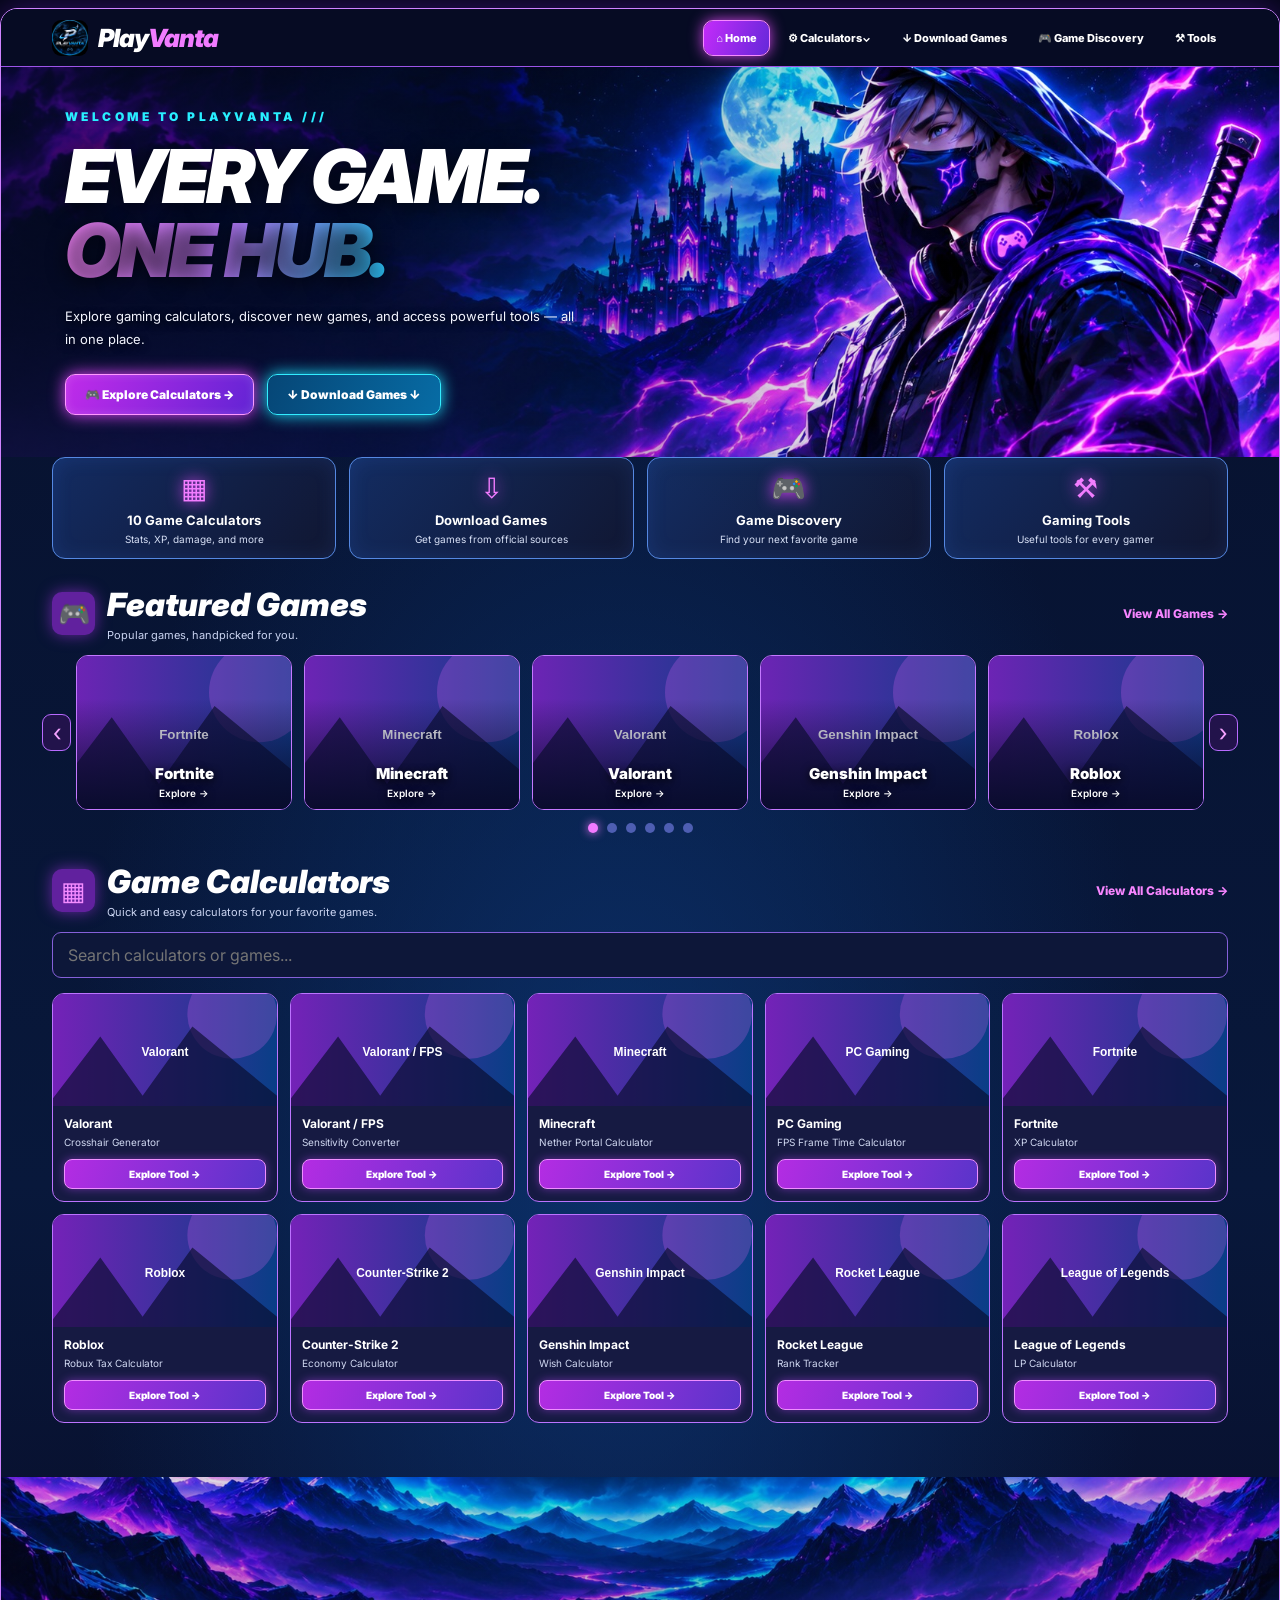
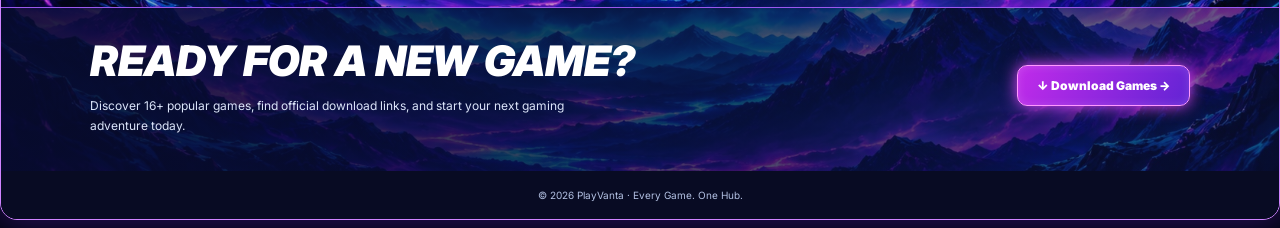
==== commit d42fa265: "index.html" ====
--- a/index.html
+++ b/index.html
@@ -5,353 +5,78 @@
 <meta charset="UTF-8">
 <meta name="viewport" content="width=device-width,initial-scale=1">
 <title>PlayVanta | Every Game. One Hub.</title>
-<meta name="description" content="Discover games, free gaming calculators, crosshair tools, XP calculators and official game downloads at PlayVanta.">
+<meta name="description" content="PlayVanta offers gaming calculators, game discovery, crosshair generators, XP calculators, and official game download links.">
 <link rel="canonical" href="https://playvanta.github.io/">
 <link rel="icon" href="playvanta-logo.jpg">
-<link rel="preconnect" href="https://fonts.googleapis.com">
-<link rel="preconnect" href="https://fonts.gstatic.com" crossorigin>
-<link href="https://fonts.googleapis.com/css2?family=Inter:wght@400;500;600;700;800;900&display=swap" rel="stylesheet">
+<link rel="stylesheet" href="playvanta-theme.css?v=20">
 <style>
-:root{
- --bg:#060a22;--panel:#111737;--pink:#f46cff;
- --purple:#a538ff;--cyan:#23e7ff;--text:#fff;
- --border:#9862ec;
+.pv-calc-search{
+ display:block;width:100%;margin:0 0 15px;
+ padding:12px 15px;border-radius:9px;
+ border:1px solid #8560d9;
+ background:#0d1739;color:#fff;outline:none;
 }
-*{box-sizing:border-box}
-html{scroll-behavior:smooth}
-body{margin:0;background:#030514;color:var(--text);font-family:Inter,Arial,sans-serif}
-a{text-decoration:none;color:inherit}
-button,input{font:inherit}
-button{cursor:pointer}
-.site{
- max-width:1500px;margin:7px auto;
- overflow:hidden;border:1px solid #d08aff;
- border-radius:15px;
- box-shadow:0 0 30px #7021cc55;
- background:
- radial-gradient(ellipse at 25% 55%,#073a7c88,transparent 48%),
- linear-gradient(180deg,#071029,#071637 65%,#080a24);
-}
-nav{
- height:53px;display:flex;align-items:center;
- justify-content:space-between;gap:12px;
- padding:0 4%;position:relative;z-index:20;
- background:#070b21ee;
- border-bottom:1px solid #7c4ac5;
-}
-.logo{
- display:flex;align-items:center;gap:10px;
- font-size:25px;font-weight:900;font-style:italic;
- letter-spacing:-1px;white-space:nowrap;
-}
-.logo-mark{font-size:31px;color:#f67aff;filter:drop-shadow(0 0 7px #dc36ff)}
-.logo em{color:#f276ff;font-style:inherit}
-.nav-links{display:flex;gap:7px;align-items:center}
-.nav-links a{
- font-size:11px;font-weight:800;white-space:nowrap;
- padding:10px 12px;border-radius:9px;
- transition:.2s;
-}
-.nav-links a:hover,.nav-links a.active{
- background:linear-gradient(120deg,#b62cfa,#6321db);
- border:1px solid #ed86ff;
- padding:9px 11px;
- box-shadow:0 0 13px #e044ff;
-}
-.hero{
- position:relative;min-height:370px;
- overflow:hidden;isolation:isolate;
- display:flex;align-items:center;
- background:
- linear-gradient(90deg,#05091ff9 0%,#07102cdd 40%,#06133277 100%),
- url("https://images.unsplash.com/photo-1519608487953-e999c86e7455?auto=format&fit=crop&w=1800&q=90")
- center/cover no-repeat;
-}
-.hero:before{
- content:"";position:absolute;inset:0;z-index:-1;
- background:
- radial-gradient(circle at 78% 24%,#4cbbff88 0 5%,transparent 13%),
- radial-gradient(circle at 78% 40%,#bc27ff77,transparent 31%),
- linear-gradient(0deg,#07112e 0%,transparent 40%);
-}
-.hero:after{
- content:"";position:absolute;right:-80px;bottom:-200px;
- width:610px;height:610px;border-radius:50%;
- border:2px solid #ba49ff77;
- box-shadow:0 0 100px #9426ff88,inset 0 0 100px #0879ff88;
- pointer-events:none;
-}
-.hero-copy{position:relative;z-index:2;padding:42px 5%;max-width:730px}
-.eyebrow{
- font-size:12px;letter-spacing:4px;
- color:#23eaff;font-weight:900;margin-bottom:14px;
-}
-h1{
- font-size:clamp(47px,5.5vw,80px);
- font-weight:900;font-style:italic;
- letter-spacing:-3px;line-height:.99;
- margin:0 0 22px;
- text-shadow:0 5px 17px #000b;
-}
-.gradient{
- background:linear-gradient(100deg,#ff8ff6,#ce7bff 48%,#3ebdff);
- background-clip:text;-webkit-background-clip:text;
- color:transparent;
-}
-.hero-copy p{
- font-size:13px;line-height:1.7;max-width:495px;
- color:#f2f4ff;text-shadow:0 2px 8px #000;
-}
-.hero-actions{display:flex;gap:12px;flex-wrap:wrap;margin-top:20px}
-.btn{
- display:inline-flex;align-items:center;justify-content:center;
- gap:8px;padding:12px 20px;
- border-radius:9px;border:1px solid #ff8bff;
- background:linear-gradient(120deg,#b71de8,#5b20d2);
- box-shadow:0 0 13px #e633ff,inset 0 0 9px #fff3;
- font-size:12px;font-weight:900;
- transition:.2s;
-}
-.btn:hover{transform:translateY(-3px);box-shadow:0 0 24px #f65cff}
-.btn.cyan{
- border-color:#29eaff;
- background:linear-gradient(120deg,#06365e,#045b88);
- box-shadow:0 0 14px #10d8ff;
-}
-main{padding:0 4%}
-.quick{
- display:grid;grid-template-columns:repeat(4,minmax(0,1fr));
- gap:12px;margin:13px 0 27px;
-}
-.quick a{
- display:flex;flex-direction:column;align-items:center;
- justify-content:center;text-align:center;
- min-height:91px;padding:11px 8px;
- border:1px solid #4c6bbd;border-radius:11px;
- background:linear-gradient(140deg,#152653dd,#10162fe9);
- box-shadow:inset 0 0 18px #265eff24;
- transition:.2s;
-}
-.quick a:hover{
- transform:translateY(-4px);
- border-color:#e86aff;box-shadow:0 0 20px #b839ff88;
-}
-.quick-icon{
- color:#fa83ff;font-size:26px;line-height:1.1;
- filter:drop-shadow(0 0 8px #df42ff);
- margin-bottom:7px;
-}
-.quick strong{font-size:13px}
-.quick small{font-size:10px;color:#d5dcf4;margin-top:4px}
-section{margin:23px 0 28px}
-.heading{
- display:flex;align-items:end;justify-content:space-between;
- gap:12px;margin-bottom:13px;
-}
-.heading-left{display:flex;align-items:center;gap:11px}
-.heading-icon{
- display:grid;place-items:center;
- min-width:42px;height:42px;border-radius:10px;
- background:#56208c;color:#f47aff;
- box-shadow:0 0 15px #b92aff99;
- font-size:27px;
-}
-.heading h2{
- font-size:clamp(22px,2.6vw,31px);
- font-weight:900;font-style:italic;
- margin:0 0 3px;
-}
-.heading p{font-size:11px;color:#c7d4f1;margin:0}
-.heading>a{
- color:#f67bff;font-size:12px;font-weight:800;
- white-space:nowrap;
-}
-.carousel-wrap{position:relative;padding:0 22px}
-.featured{
- display:grid;grid-template-columns:repeat(5,minmax(0,1fr));
- gap:10px;
-}
-.feature{
- position:relative;display:block;height:154px;
- overflow:hidden;border-radius:12px;
- border:1px solid #b86eff;background:#1b1641;
- box-shadow:0 5px 15px #0009;transition:.2s;
-}
-.feature:hover{
- transform:translateY(-4px);box-shadow:0 0 20px #d048ff99;
-}
-.feature img{width:100%;height:100%;object-fit:cover;display:block}
-.feature:after{
- content:"";position:absolute;inset:0;
- background:linear-gradient(0deg,#090c2cf0,transparent 70%);
-}
-.feature-label{
- position:absolute;z-index:1;left:5px;right:5px;
- bottom:10px;text-align:center;
- font-size:15px;font-weight:900;text-shadow:0 2px 6px #000;
-}
-.feature-label small{
- display:block;font-size:10px;font-weight:600;margin-top:5px;
-}
-.arrow{
- position:absolute;z-index:5;top:40%;width:28px;height:36px;
- border-radius:9px;border:1px solid #ba66ff;
- background:#22144ce8;color:#ef9aff;
- font-size:24px;box-shadow:0 0 12px #9d37ff66;
-}
-.arrow.prev{left:-12px}
-.arrow.next{right:-12px}
-.dots{display:flex;justify-content:center;gap:9px;margin:12px 0}
-.dots button{
- border:0;border-radius:50%;width:9px;height:9px;
- padding:0;background:#485db5;
-}
-.dots button.active{background:#f379ff;box-shadow:0 0 9px #f379ff}
-.calculator-section{
- border-top:1px solid #243e80;
- padding-top:13px;margin-top:15px;
-}
-.calcs{
- display:grid;grid-template-columns:repeat(5,minmax(0,1fr));
- gap:11px;
-}
-.calc{
- display:flex;align-items:center;gap:10px;
- min-height:59px;padding:10px 11px;
- border:1px solid #9d66ec;border-radius:11px;
- background:linear-gradient(125deg,#252354,#151c43);
- box-shadow:inset 0 0 15px #a542ff25;
- transition:.2s;
-}
-.calc:hover{
- transform:translateY(-3px);border-color:#ff85ff;
- box-shadow:0 0 17px #bd4cff88;
-}
-.calc-icon{
- font-size:26px;color:#ed6dff;
- min-width:28px;text-align:center;
- filter:drop-shadow(0 0 7px #bd32ff);
-}
-.calc-text strong{display:block;font-size:10px}
-.calc-text small{
- display:block;font-size:9px;color:#d4d9f3;
- margin-top:4px;line-height:1.4;
-}
-.mountains{
- position:relative;height:110px;margin-top:27px;
- background:
- linear-gradient(0deg,#0a0e2c,#08143222),
- url("https://images.unsplash.com/photo-1519681393784-d120267933ba?auto=format&fit=crop&w=1600&q=85")
- center 56%/cover;
-}
-.mountains:after{
- content:"";position:absolute;inset:0;
- background:linear-gradient(90deg,#5c0aa755,#007bff44,#7216a355);
- mix-blend-mode:screen;
-}
-.bottom-cta{
- display:flex;align-items:center;justify-content:space-between;
- gap:20px;padding:28px 7% 34px;
- border-top:1px solid #7c4ad8;
- background:
- linear-gradient(90deg,#0c0c2bfa,#121547dc,#080d2be8),
- url("https://images.unsplash.com/photo-1519681393784-d120267933ba?auto=format&fit=crop&w=1600&q=85")
- center/cover;
-}
-.bottom-cta h2{
- font-size:clamp(26px,3.3vw,42px);
- font-weight:900;font-style:italic;margin:0 0 9px;
-}
-.bottom-cta p{
- color:#dbe4fa;font-size:12px;line-height:1.7;
- margin:0;max-width:500px;
-}
-footer{
- padding:16px;text-align:center;
- font-size:10px;color:#9baed6;
- background:#070a21;
-}
-@media(max-width:1000px){
- .nav-links a{font-size:10px;padding:8px}
- .featured{grid-template-columns:repeat(3,minmax(0,1fr))}
- .feature:nth-child(n+4){display:none}
- .calcs{grid-template-columns:repeat(3,minmax(0,1fr))}
-}
-@media(max-width:650px){
- nav{height:auto;flex-wrap:wrap;padding:10px 4%}
- .nav-links{width:100%;overflow-x:auto}
- .hero{min-height:350px}
- .hero-copy{padding:42px 5%}
- h1{font-size:clamp(45px,11vw,70px)}
- .quick{grid-template-columns:repeat(2,minmax(0,1fr))}
- .featured{grid-template-columns:repeat(2,minmax(0,1fr))}
- .feature:nth-child(n+3){display:none}
- .calcs{grid-template-columns:repeat(2,minmax(0,1fr))}
- .heading h2{font-size:21px}
- .heading>a{font-size:10px}
- .bottom-cta{flex-direction:column;align-items:flex-start}
-}
-@media(prefers-reduced-motion:reduce){
- *,*:before,*:after{transition:none!important}
-}
+.pv-calc-search:focus{border-color:#f38aff}
 </style>
 </head>
 <body>
-<div class="site">
-<nav>
-<a class="logo" href="index.html">
-<span class="logo-mark">🎮</span>
+<div class="pv-site">
+
+<nav class="pv-nav">
+<a href="index.html" class="pv-logo">
+<img src="playvanta-logo.jpg" alt="PlayVanta logo">
 <span>Play<em>Vanta</em></span>
 </a>
-<div class="nav-links">
-<a class="active" href="index.html">⌂ Home</a>
+<div class="pv-links">
+<a href="index.html" class="active">⌂ Home</a>
 <a href="#calculators">⚙ Calculators⌄</a>
 <a href="download-games.html">↓ Download Games</a>
 <a href="download-games.html">🎮 Game Discovery</a>
-<a href="#calculators">⚙ Tools</a>
+<a href="#calculators">⚒ Tools</a>
 </div>
 </nav>
 
-<header class="hero">
-<div class="hero-copy">
-<div class="eyebrow">WELCOME TO PLAYVANTA ///</div>
-<h1>EVERY GAME.<br><span class="gradient">ONE HUB.</span></h1>
+<header class="pv-hero">
+<div class="pv-hero-content">
+<div class="pv-eyebrow">WELCOME TO PLAYVANTA ///</div>
+<h1>EVERY GAME.<br><span class="pv-gradient">ONE HUB.</span></h1>
 <p>Explore gaming calculators, discover new games, and access powerful tools — all in one place.</p>
-<div class="hero-actions">
-<a class="btn" href="#calculators">🎮 Explore Calculators →</a>
-<a class="btn cyan" href="download-games.html">↓ Download Games ↓</a>
+<div class="pv-actions">
+<a class="pv-btn" href="#calculators">🎮 Explore Calculators →</a>
+<a class="pv-btn cyan" href="download-games.html">↓ Download Games ↓</a>
 </div>
 </div>
 </header>
 
-<main>
-<div class="quick">
+<main class="pv-main">
+
+<div class="pv-quick">
 <a href="#calculators">
-<span class="quick-icon">▦</span>
+<span class="icon">▦</span>
 <strong>10 Game Calculators</strong>
 <small>Stats, XP, damage, and more</small>
 </a>
 <a href="download-games.html">
-<span class="quick-icon">⇩</span>
+<span class="icon">⇩</span>
 <strong>Download Games</strong>
 <small>Get games from official sources</small>
 </a>
 <a href="download-games.html">
-<span class="quick-icon">🎮</span>
+<span class="icon">🎮</span>
 <strong>Game Discovery</strong>
 <small>Find your next favorite game</small>
 </a>
 <a href="#calculators">
-<span class="quick-icon">⚒</span>
+<span class="icon">⚒</span>
 <strong>Gaming Tools</strong>
 <small>Useful tools for every gamer</small>
 </a>
 </div>
 
-<section id="featured">
-<div class="heading">
-<div class="heading-left">
-<div class="heading-icon">🎮</div>
+<section class="pv-section" id="featured">
+<div class="pv-heading">
+<div class="pv-heading-left">
+<div class="pv-heading-icon">🎮</div>
 <div>
 <h2>Featured Games</h2>
 <p>Popular games, handpicked for you.</p>
@@ -359,18 +84,19 @@
 </div>
 <a href="download-games.html">View All Games →</a>
 </div>
-<div class="carousel-wrap">
-<button class="arrow prev" id="prev" aria-label="Previous featured games">‹</button>
-<div class="featured" id="featuredGrid"></div>
-<button class="arrow next" id="next" aria-label="Next featured games">›</button>
-</div>
-<div class="dots" id="dots"></div>
+
+<div class="pv-carousel-wrap">
+<button type="button" class="pv-arrow prev" id="prev" aria-label="Previous featured games">‹</button>
+<div class="pv-featured" id="featuredGrid"></div>
+<button type="button" class="pv-arrow next" id="next" aria-label="Next featured games">›</button>
+</div>
+<div class="pv-dots" id="dots"></div>
 </section>
 
-<section class="calculator-section" id="calculators">
-<div class="heading">
-<div class="heading-left">
-<div class="heading-icon">▦</div>
+<section class="pv-section" id="calculators">
+<div class="pv-heading">
+<div class="pv-heading-left">
+<div class="pv-heading-icon">▦</div>
 <div>
 <h2>Game Calculators</h2>
 <p>Quick and easy calculators for your favorite games.</p>
@@ -378,23 +104,35 @@
 </div>
 <a href="#calculatorGrid">View All Calculators →</a>
 </div>
-<div class="calcs" id="calculatorGrid"></div>
+
+<input class="pv-calc-search" id="calcSearch" type="search"
+placeholder="Search calculators or games..."
+aria-label="Search calculators">
+
+<div class="pv-calcs" id="calculatorGrid"></div>
+<p id="calcEmpty" class="pv-empty" hidden>No matching calculators found.</p>
 </section>
+
 </main>
 
-<div class="mountains"></div>
-<div class="bottom-cta">
+<div class="pv-mountains" aria-hidden="true"></div>
+
+<div class="pv-bottom">
 <div>
 <h2>READY FOR A NEW GAME?</h2>
 <p>Discover 16+ popular games, find official download links, and start your next gaming adventure today.</p>
 </div>
-<a class="btn" href="download-games.html">↓ Download Games →</a>
-</div>
-<footer>© <span id="year"></span> PlayVanta · Every Game. One Hub.</footer>
+<a class="pv-btn" href="download-games.html">↓ Download Games →</a>
+</div>
+
+<footer class="pv-footer">
+© <span id="year"></span> PlayVanta · Every Game. One Hub.
+</footer>
+
 </div>
 
 <script>
-const artwork={
+const art={
  valorant:[
   "https://images.igdb.com/igdb/image/upload/t_1080p/co2mvt.jpg"
  ],
@@ -408,8 +146,8 @@
   "https://images.igdb.com/igdb/image/upload/t_1080p/co1wyy.jpg"
  ],
  genshin:[
-  "https://images.igdb.com/igdb/image/upload/t_1080p/co5g3r.jpg",
-  "https://cdn2.steamgriddb.com/grid/0b9a7c1e69f7b5c7f86e064cf7f4fbae.jpg"
+  "https://static.animecorner.me/2021/07/genshin-impact-packshot-01-en-18jun21.jpg",
+  "https://images.igdb.com/igdb/image/upload/t_1080p/co5g3r.jpg"
  ],
  cs2:[
   "https://shared.fastly.steamstatic.com/store_item_assets/steam/apps/730/header.jpg",
@@ -427,8 +165,12 @@
  ],
  overwatch:[
   "https://shared.fastly.steamstatic.com/store_item_assets/steam/apps/2357570/header.jpg"
+ ],
+ pc:[
+  "https://images.unsplash.com/photo-1542751371-adc38448a05e?auto=format&fit=crop&w=900&q=85"
  ]
 };
+
 const featured=[
  ["Fortnite","fortnite","fortnite-xp-calculator.html"],
  ["Minecraft","minecraft","minecraft-nether-calculator.html"],
@@ -441,59 +183,81 @@
  ["Apex Legends","apex","download-games.html"],
  ["Overwatch 2","overwatch","download-games.html"]
 ];
+
 const calculators=[
- ["◢","Valorant","Crosshair Generator","valorant-crosshair-generator.html"],
- ["⊕","Sensitivity","Converter","valorant-sensitivity-converter.html"],
- ["⬡","Minecraft","Nether Calculator","minecraft-nether-calculator.html"],
- ["▥","FPS","Frame Time Calculator","fps-frame-time-calculator.html"],
- ["F","Fortnite","XP Calculator","fortnite-xp-calculator.html"],
- ["◆","Roblox","Robux Tax Calculator","roblox-robux-tax-calculator.html"],
- ["♟","CS2","Economy Calculator","cs2-economy-calculator.html"],
- ["✦","Genshin Impact","Wish Calculator","genshin-wish-calculator.html"],
- ["◉","Rocket League","Rank Tracker","rocket-league-rank-tracker.html"],
- ["◈","League of Legends","LP Calculator","lol-lp-calculator.html"]
+ ["Valorant","Crosshair Generator","valorant","valorant-crosshair-generator.html"],
+ ["Valorant / FPS","Sensitivity Converter","valorant","valorant-sensitivity-converter.html"],
+ ["Minecraft","Nether Portal Calculator","minecraft","minecraft-nether-calculator.html"],
+ ["PC Gaming","FPS Frame Time Calculator","pc","fps-frame-time-calculator.html"],
+ ["Fortnite","XP Calculator","fortnite","fortnite-xp-calculator.html"],
+ ["Roblox","Robux Tax Calculator","roblox","roblox-robux-tax-calculator.html"],
+ ["Counter-Strike 2","Economy Calculator","cs2","cs2-economy-calculator.html"],
+ ["Genshin Impact","Wish Calculator","genshin","genshin-wish-calculator.html"],
+ ["Rocket League","Rank Tracker","rocket","rocket-league-rank-tracker.html"],
+ ["League of Legends","LP Calculator","lol","lol-lp-calculator.html"]
 ];
+
 function fallback(name){
  const safe=name.replace(/&/g,"&amp;").replace(/</g,"&lt;");
- const svg=`<svg xmlns="http://www.w3.org/2000/svg" width="800" height="500"><defs><linearGradient id="g"><stop stop-color="#6c1aaf"/><stop offset="1" stop-color="#063b83"/></linearGradient></defs><rect width="800" height="500" fill="url(#g)"/><circle cx="620" cy="110" r="155" fill="#e855ff" opacity=".24"/><path d="M0 410L200 180L350 410L530 150L800 420V500H0Z" fill="#080e2e" opacity=".6"/><text x="400" y="280" fill="white" font-family="Arial" font-size="48" font-weight="bold" text-anchor="middle">${safe}</text></svg>`;
+ const svg=`<svg xmlns="http://www.w3.org/2000/svg" width="900" height="550">
+ <defs><linearGradient id="g"><stop stop-color="#7422b8"/>
+ <stop offset="1" stop-color="#093e86"/></linearGradient></defs>
+ <rect width="900" height="550" fill="url(#g)"/>
+ <circle cx="720" cy="130" r="180" fill="#f06aff" opacity=".22"/>
+ <path d="M0 470L190 220L360 460L560 180L900 460V550H0Z" fill="#090c2c" opacity=".65"/>
+ <text x="450" y="300" fill="white" font-size="48" font-family="Arial" font-weight="bold" text-anchor="middle">${safe}</text>
+ </svg>`;
  return "data:image/svg+xml;charset=utf-8,"+encodeURIComponent(svg);
 }
-function imageFor(key,name){
+
+function photo(key,name){
  const img=document.createElement("img");
- img.alt=name+" game artwork";img.loading="lazy";
- const urls=artwork[key]||[];
+ img.alt=name+" artwork";
+ img.loading="lazy";
+ img.decoding="async";
+ const urls=art[key]||[];
  let i=0;
  img.onerror=()=>{
   i++;
   if(i<urls.length)img.src=urls[i];
-  else{img.onerror=null;img.src=fallback(name)}
+  else{
+   img.onerror=null;
+   img.src=fallback(name);
+  }
  };
  img.src=urls[0]||fallback(name);
  return img;
 }
+
 let slide=0;
-const featuredGrid=document.getElementById("featuredGrid");
+const featureGrid=document.getElementById("featuredGrid");
+
 function renderFeatured(){
- featuredGrid.replaceChildren();
- const visible=featured.slice(slide,slide+5);
- visible.forEach(([name,key,url])=>{
+ featureGrid.replaceChildren();
+ featured.slice(slide,slide+5).forEach(([name,key,url])=>{
   const a=document.createElement("a");
-  a.href=url;a.className="feature";
-  a.append(imageFor(key,name));
+  a.className="pv-feature";
+  a.href=url;
+  a.append(photo(key,name));
+
   const label=document.createElement("div");
-  label.className="feature-label";
+  label.className="pv-feature-label";
   label.textContent=name;
+
   const small=document.createElement("small");
-  small.textContent=name;
-  label.append(small);a.append(label);
-  featuredGrid.append(a);
+  small.textContent="Explore →";
+  label.append(small);
+  a.append(label);
+  featureGrid.append(a);
  });
+
  const dots=document.getElementById("dots");
  dots.replaceChildren();
- for(let i=0;i<4;i++){
+ for(let i=0;i<6;i++){
   const b=document.createElement("button");
-  b.type="button";b.className=i===Math.min(slide,3)?"active":"";
-  b.setAttribute("aria-label","Featured games group "+(i+1));
+  b.type="button";
+  b.className=i===slide?"active":"";
+  b.setAttribute("aria-label","Show featured games group "+(i+1));
   b.onclick=()=>{slide=i;renderFeatured()};
   dots.append(b);
  }
@@ -507,21 +271,43 @@
 renderFeatured();
 
 const calcGrid=document.getElementById("calculatorGrid");
-calculators.forEach(([icon,name,sub,url])=>{
+calculators.forEach(([game,name,key,url])=>{
  const a=document.createElement("a");
- a.href=url;a.className="calc";
- const iconEl=document.createElement("span");
- iconEl.className="calc-icon";iconEl.textContent=icon;
- const text=document.createElement("span");
- text.className="calc-text";
+ a.className="pv-calc";
+ a.href=url;
+
+ const picture=document.createElement("div");
+ picture.className="pv-calc-photo";
+ picture.append(photo(key,game));
+
+ const body=document.createElement("div");
+ body.className="pv-calc-body";
+
  const title=document.createElement("strong");
- title.textContent=name;
- const desc=document.createElement("small");
- desc.textContent=sub;
- text.append(title,desc);
- a.append(iconEl,text);
+ title.textContent=game;
+ const sub=document.createElement("small");
+ sub.textContent=name;
+ const button=document.createElement("span");
+ button.className="pv-calc-open";
+ button.textContent="Explore Tool →";
+
+ body.append(title,sub,button);
+ a.append(picture,body);
  calcGrid.append(a);
 });
+
+document.getElementById("calcSearch").addEventListener("input",e=>{
+ const q=e.target.value.toLowerCase().trim();
+ let count=0;
+ [...calcGrid.children].forEach((el,i)=>{
+  const [game,name]=calculators[i];
+  const show=(game+" "+name).toLowerCase().includes(q);
+  el.hidden=!show;
+  if(show)count++;
+ });
+ document.getElementById("calcEmpty").hidden=count!==0;
+});
+
 document.getElementById("year").textContent=new Date().getFullYear();
 </script>
 </body>
--- a/playvanta-theme.css
+++ b/playvanta-theme.css
@@ -0,0 +1,520 @@
+
+@import url('https://fonts.googleapis.com/css2?family=Inter:wght@400;500;600;700;800;900&display=swap');
+
+:root{
+ --bg:#050a21;
+ --panel:#101a42;
+ --pink:#f16aff;
+ --purple:#9f3fff;
+ --cyan:#24e5ff;
+ --line:#a35ff1;
+ --muted:#cbd5f2;
+}
+*{box-sizing:border-box}
+html{scroll-behavior:smooth}
+body{
+ margin:0;
+ color:#fff;
+ background:#030616;
+ font-family:Inter,Arial,sans-serif;
+}
+a{color:inherit;text-decoration:none}
+button,input,select{font:inherit}
+button{cursor:pointer}
+[hidden]{display:none!important}
+
+.pv-site{
+ max-width:1550px;
+ margin:8px auto;
+ overflow:hidden;
+ border:1px solid #cf83ff;
+ border-radius:17px;
+ box-shadow:0 0 32px #8d24ff55;
+ background:
+  radial-gradient(ellipse at 48% 65%,#0c3c80aa,transparent 58%),
+  linear-gradient(180deg,#07102c,#08183b 65%,#090b26);
+}
+.pv-nav{
+ min-height:58px;
+ padding:10px 4%;
+ display:flex;
+ align-items:center;
+ justify-content:space-between;
+ gap:18px;
+ background:#070b23f5;
+ border-bottom:1px solid #9c54e8;
+ position:relative;
+ z-index:20;
+}
+.pv-logo{
+ display:flex;align-items:center;gap:10px;
+ font-size:25px;font-weight:900;
+ font-style:italic;letter-spacing:-1px;
+ white-space:nowrap;
+}
+.pv-logo img{
+ width:36px;height:36px;
+ object-fit:cover;border-radius:9px;
+}
+.pv-logo em{color:#f17bff;font-style:inherit}
+.pv-links{
+ display:flex;align-items:center;gap:7px;
+}
+.pv-links a{
+ padding:10px 12px;
+ font-size:11px;font-weight:800;
+ white-space:nowrap;
+ border-radius:9px;
+ transition:.2s;
+}
+.pv-links a:hover,.pv-links a.active{
+ background:linear-gradient(110deg,#c42bfa,#6428d9);
+ box-shadow:0 0 15px #e84cff;
+ outline:1px solid #f68aff;
+}
+.pv-hero{
+ min-height:390px;
+ position:relative;
+ display:flex;align-items:center;
+ overflow:hidden;
+ background-image:
+  linear-gradient(90deg,#050a23b0 0%,#050a2340 48%,transparent 78%),
+  url("playvanta-hero.jpg");
+ background-position:center,center;
+ background-size:cover,cover;
+ background-repeat:no-repeat;
+}
+.pv-hero-content{
+ position:relative;z-index:2;
+ width:min(650px,58%);
+ padding:40px 5%;
+}
+.pv-eyebrow{
+ color:#28efff;
+ letter-spacing:3.5px;
+ font-size:12px;
+ font-weight:900;
+ margin-bottom:16px;
+}
+.pv-hero h1{
+ margin:0 0 18px;
+ font-size:clamp(48px,5.8vw,86px);
+ line-height:.99;
+ font-style:italic;
+ font-weight:900;
+ letter-spacing:-3px;
+ text-shadow:0 4px 20px #000a;
+}
+.pv-gradient{
+ background:linear-gradient(100deg,#fa85ff,#ba7bff,#28caff);
+ background-clip:text;
+ -webkit-background-clip:text;
+ color:transparent;
+}
+.pv-hero p{
+ font-size:13px;
+ line-height:1.8;
+ color:#f3f5ff;
+ text-shadow:0 2px 9px #000;
+ max-width:520px;
+}
+.pv-actions{
+ display:flex;flex-wrap:wrap;
+ gap:13px;margin-top:22px;
+}
+.pv-btn{
+ display:inline-flex;
+ align-items:center;justify-content:center;
+ gap:8px;
+ padding:12px 19px;
+ border-radius:10px;
+ border:1px solid #ff98ff;
+ background:linear-gradient(115deg,#c12bea,#6224d4);
+ box-shadow:0 0 16px #e345ff,
+ inset 0 0 10px #ffffff26;
+ font-size:12px;font-weight:900;
+ transition:.2s;
+}
+.pv-btn:hover{
+ transform:translateY(-3px);
+ box-shadow:0 0 26px #fa62ff;
+}
+.pv-btn.cyan{
+ border-color:#32edff;
+ background:linear-gradient(110deg,#064676,#076ca5);
+ box-shadow:0 0 16px #1ce4ff;
+}
+.pv-main{padding:0 4% 25px}
+.pv-quick{
+ display:grid;
+ grid-template-columns:repeat(4,minmax(0,1fr));
+ gap:13px;
+ margin:0 0 26px;
+}
+.pv-quick a{
+ display:flex;flex-direction:column;
+ align-items:center;justify-content:center;
+ min-height:100px;
+ padding:13px 9px;
+ text-align:center;
+ border:1px solid #5588e2;
+ border-radius:13px;
+ background:linear-gradient(130deg,#142e65ed,#111630ee);
+ box-shadow:inset 0 0 20px #3c7fff22;
+ transition:.2s;
+}
+.pv-quick a:hover{
+ transform:translateY(-4px);
+ border-color:#f28aff;
+ box-shadow:0 0 20px #c341ff99;
+}
+.pv-quick .icon{
+ font-size:28px;color:#f27dff;
+ filter:drop-shadow(0 0 8px #e347ff);
+ margin-bottom:7px;
+}
+.pv-quick strong{font-size:13px}
+.pv-quick small{
+ color:#d7e0f6;
+ font-size:10px;margin-top:5px;
+}
+.pv-section{margin:23px 0 29px}
+.pv-heading{
+ display:flex;align-items:center;
+ justify-content:space-between;
+ gap:12px;margin-bottom:13px;
+}
+.pv-heading-left{
+ display:flex;align-items:center;gap:12px;
+}
+.pv-heading-icon{
+ display:grid;place-items:center;
+ min-width:43px;height:43px;
+ border-radius:10px;
+ background:#61219e;
+ color:#f48bff;
+ font-size:26px;
+ box-shadow:0 0 15px #ba36ff88;
+}
+.pv-heading h2{
+ font-size:clamp(23px,2.7vw,32px);
+ font-weight:900;font-style:italic;
+ margin:0 0 4px;
+}
+.pv-heading p{
+ color:var(--muted);
+ font-size:11px;margin:0;
+}
+.pv-heading>a{
+ color:#f785ff;
+ font-size:12px;font-weight:800;
+ white-space:nowrap;
+}
+.pv-carousel-wrap{
+ position:relative;padding:0 24px;
+}
+.pv-featured{
+ display:grid;
+ grid-template-columns:repeat(5,minmax(0,1fr));
+ gap:12px;
+}
+.pv-feature{
+ position:relative;
+ display:block;
+ height:155px;
+ overflow:hidden;
+ border-radius:12px;
+ border:1px solid #c478ff;
+ background:#1c1745;
+ transition:.2s;
+}
+.pv-feature img{
+ width:100%;height:100%;
+ display:block;object-fit:cover;
+}
+.pv-feature:after{
+ content:"";position:absolute;inset:0;
+ background:linear-gradient(0deg,#080b2bf0,transparent 72%);
+ pointer-events:none;
+}
+.pv-feature-label{
+ position:absolute;z-index:2;
+ bottom:10px;left:5px;right:5px;
+ text-align:center;
+ font-size:15px;font-weight:900;
+ text-shadow:0 2px 8px #000;
+}
+.pv-feature-label small{
+ display:block;
+ font-size:10px;font-weight:600;
+ margin-top:4px;
+}
+.pv-feature:hover,.pv-calc:hover,.pv-game:hover{
+ transform:translateY(-4px);
+ box-shadow:0 0 22px #d64bff99;
+}
+.pv-arrow{
+ position:absolute;top:38%;
+ width:29px;height:37px;
+ border:1px solid #b86aff;
+ border-radius:9px;
+ background:#24134dec;
+ color:#f5a3ff;
+ font-size:24px;
+ z-index:3;
+}
+.pv-arrow.prev{left:-10px}
+.pv-arrow.next{right:-10px}
+.pv-dots{
+ display:flex;justify-content:center;
+ gap:9px;margin-top:13px;
+}
+.pv-dots button{
+ width:10px;height:10px;
+ padding:0;border:0;
+ border-radius:50%;
+ background:#4e5eb2;
+}
+.pv-dots button.active{
+ background:#f27aff;
+ box-shadow:0 0 10px #f27aff;
+}
+
+/* IMAGE-BASED CALCULATOR CARDS */
+.pv-calcs{
+ display:grid;
+ grid-template-columns:repeat(5,minmax(0,1fr));
+ gap:12px;
+}
+.pv-calc{
+ display:block;overflow:hidden;
+ border:1px solid #bc73ff;
+ border-radius:12px;
+ background:#161a42;
+ transition:.2s;
+}
+.pv-calc-photo{
+ height:112px;
+ background:linear-gradient(120deg,#6825a1,#123a80);
+ overflow:hidden;
+}
+.pv-calc-photo img{
+ width:100%;height:100%;
+ object-fit:cover;display:block;
+}
+.pv-calc-body{
+ padding:10px 11px 12px;
+}
+.pv-calc-body strong{
+ display:block;font-size:12px;
+}
+.pv-calc-body small{
+ display:block;
+ margin:5px 0 10px;
+ color:#d0d8f1;
+ font-size:10px;
+ min-height:13px;
+}
+.pv-calc-open{
+ display:block;text-align:center;
+ padding:8px 5px;
+ border-radius:8px;
+ border:1px solid #ef8fff;
+ background:linear-gradient(110deg,#b42ce3,#5934ca);
+ box-shadow:0 0 10px #bd45ff77;
+ font-size:10px;font-weight:900;
+}
+.pv-mountains{
+ height:130px;
+ background:
+ linear-gradient(0deg,#080b2a44,#07122c22),
+ url("playvanta-mountains.jpg")
+ center center/cover no-repeat;
+}
+.pv-bottom{
+ padding:27px 7% 34px;
+ display:flex;
+ align-items:center;
+ justify-content:space-between;
+ gap:20px;
+ border-top:1px solid #9b58ef;
+ background:
+ linear-gradient(90deg,#070b2de8,#0b123c9c),
+ url("playvanta-mountains.jpg")
+ center 68%/cover no-repeat;
+}
+.pv-bottom h2{
+ font-size:clamp(26px,3.3vw,42px);
+ font-style:italic;font-weight:900;
+ margin:0 0 10px;
+}
+.pv-bottom p{
+ font-size:12px;line-height:1.7;
+ color:#dce5fa;max-width:500px;
+ margin:0;
+}
+.pv-footer{
+ text-align:center;
+ padding:18px;
+ font-size:10px;
+ color:#b3c1e3;
+ background:#080b23;
+}
+
+/* DOWNLOAD GAMES */
+.pv-download-hero{
+ min-height:240px;
+ background-image:
+ linear-gradient(90deg,#050a23c9,#050a2366 54%,transparent),
+ url("playvanta-hero.jpg");
+}
+.pv-download-hero .pv-hero-content{
+ padding-top:30px;padding-bottom:30px;
+}
+.pv-download-hero h1{
+ font-size:clamp(48px,5.7vw,78px);
+}
+.pv-filters{
+ display:grid;
+ grid-template-columns:2fr 1fr 1fr .85fr;
+ gap:12px;
+ margin:17px 0;
+}
+.pv-filters input,.pv-filters select{
+ width:100%;min-width:0;
+ padding:13px 12px;
+ border:1px solid #4e83d9;
+ border-radius:10px;
+ color:white;
+ background:#0d1b40;
+ font-size:11px;
+ outline:none;
+}
+.pv-filters input:focus,.pv-filters select:focus{
+ border-color:#f489ff;
+ box-shadow:0 0 13px #c94aff77;
+}
+.pv-filters option{background:#101a3c}
+.pv-games{
+ display:grid;
+ grid-template-columns:repeat(4,minmax(0,1fr));
+ gap:12px;
+}
+.pv-game{
+ overflow:hidden;
+ border:1px solid #b66cff;
+ border-radius:12px;
+ background:linear-gradient(#141c44,#121537);
+ transition:.2s;
+}
+.pv-game-photo{
+ height:145px;
+ overflow:hidden;
+ background:linear-gradient(110deg,#65299d,#123d83);
+}
+.pv-game-photo img{
+ width:100%;height:100%;
+ display:block;object-fit:cover;
+}
+.pv-game-body{
+ text-align:center;
+ padding:10px 10px 12px;
+}
+.pv-game-body h2{
+ font-size:14px;
+ font-weight:900;
+ margin:0 0 5px;
+}
+.pv-genre{
+ font-size:10px;
+ color:#d9e1f7;
+}
+.pv-price{
+ display:table;
+ margin:8px auto 9px;
+ padding:3px 10px;
+ border:1px solid #bf75ff;
+ border-radius:20px;
+ background:#57248c99;
+ color:#f5dfff;
+ font-size:9px;font-weight:800;
+}
+.pv-official{
+ display:block;
+ padding:9px 7px;
+ border:1px solid #a777ff;
+ border-radius:8px;
+ background:linear-gradient(110deg,#2b2869,#22265a);
+ box-shadow:inset 0 0 12px #a049ff55;
+ font-size:10px;font-weight:900;
+}
+.pv-official:hover{
+ background:linear-gradient(110deg,#ad2ee4,#6234d5);
+ box-shadow:0 0 17px #d448ff;
+}
+.pv-tool-link{
+ display:block;
+ font-size:10px;
+ color:#e3b8ff;
+ margin-top:9px;
+ font-weight:700;
+}
+.pv-tool-link:hover{color:#fff}
+.pv-empty{
+ text-align:center;
+ padding:35px;
+ color:#d2ddf8;
+}
+
+/* RESPONSIVE */
+@media(max-width:1050px){
+ .pv-links a{font-size:10px;padding:8px}
+ .pv-featured,.pv-calcs{
+  grid-template-columns:repeat(3,minmax(0,1fr));
+ }
+ .pv-games{
+  grid-template-columns:repeat(3,minmax(0,1fr));
+ }
+}
+@media(max-width:700px){
+ .pv-nav{flex-wrap:wrap}
+ .pv-links{
+  width:100%;
+  overflow-x:auto;
+ }
+ .pv-hero{
+  min-height:370px;
+  background-position:center,62% center;
+ }
+ .pv-hero-content{
+  width:100%;
+  padding:40px 5%;
+  background:linear-gradient(90deg,#050a23bd,transparent);
+ }
+ .pv-hero h1{
+  font-size:clamp(45px,10vw,68px);
+ }
+ .pv-quick{
+  grid-template-columns:repeat(2,minmax(0,1fr));
+ }
+ .pv-featured,.pv-calcs,.pv-games{
+  grid-template-columns:repeat(2,minmax(0,1fr));
+ }
+ .pv-feature:nth-child(n+3){display:none}
+ .pv-feature{height:145px}
+ .pv-calc-photo{height:110px}
+ .pv-game-photo{height:115px}
+ .pv-heading h2{font-size:21px}
+ .pv-heading>a{font-size:10px}
+ .pv-filters{
+  grid-template-columns:repeat(2,minmax(0,1fr));
+ }
+ .pv-filters input{grid-column:1/-1}
+ .pv-bottom{
+  flex-direction:column;
+  align-items:flex-start;
+ }
+}
+@media(prefers-reduced-motion:reduce){
+ *,*:before,*:after{transition:none!important}
+}
